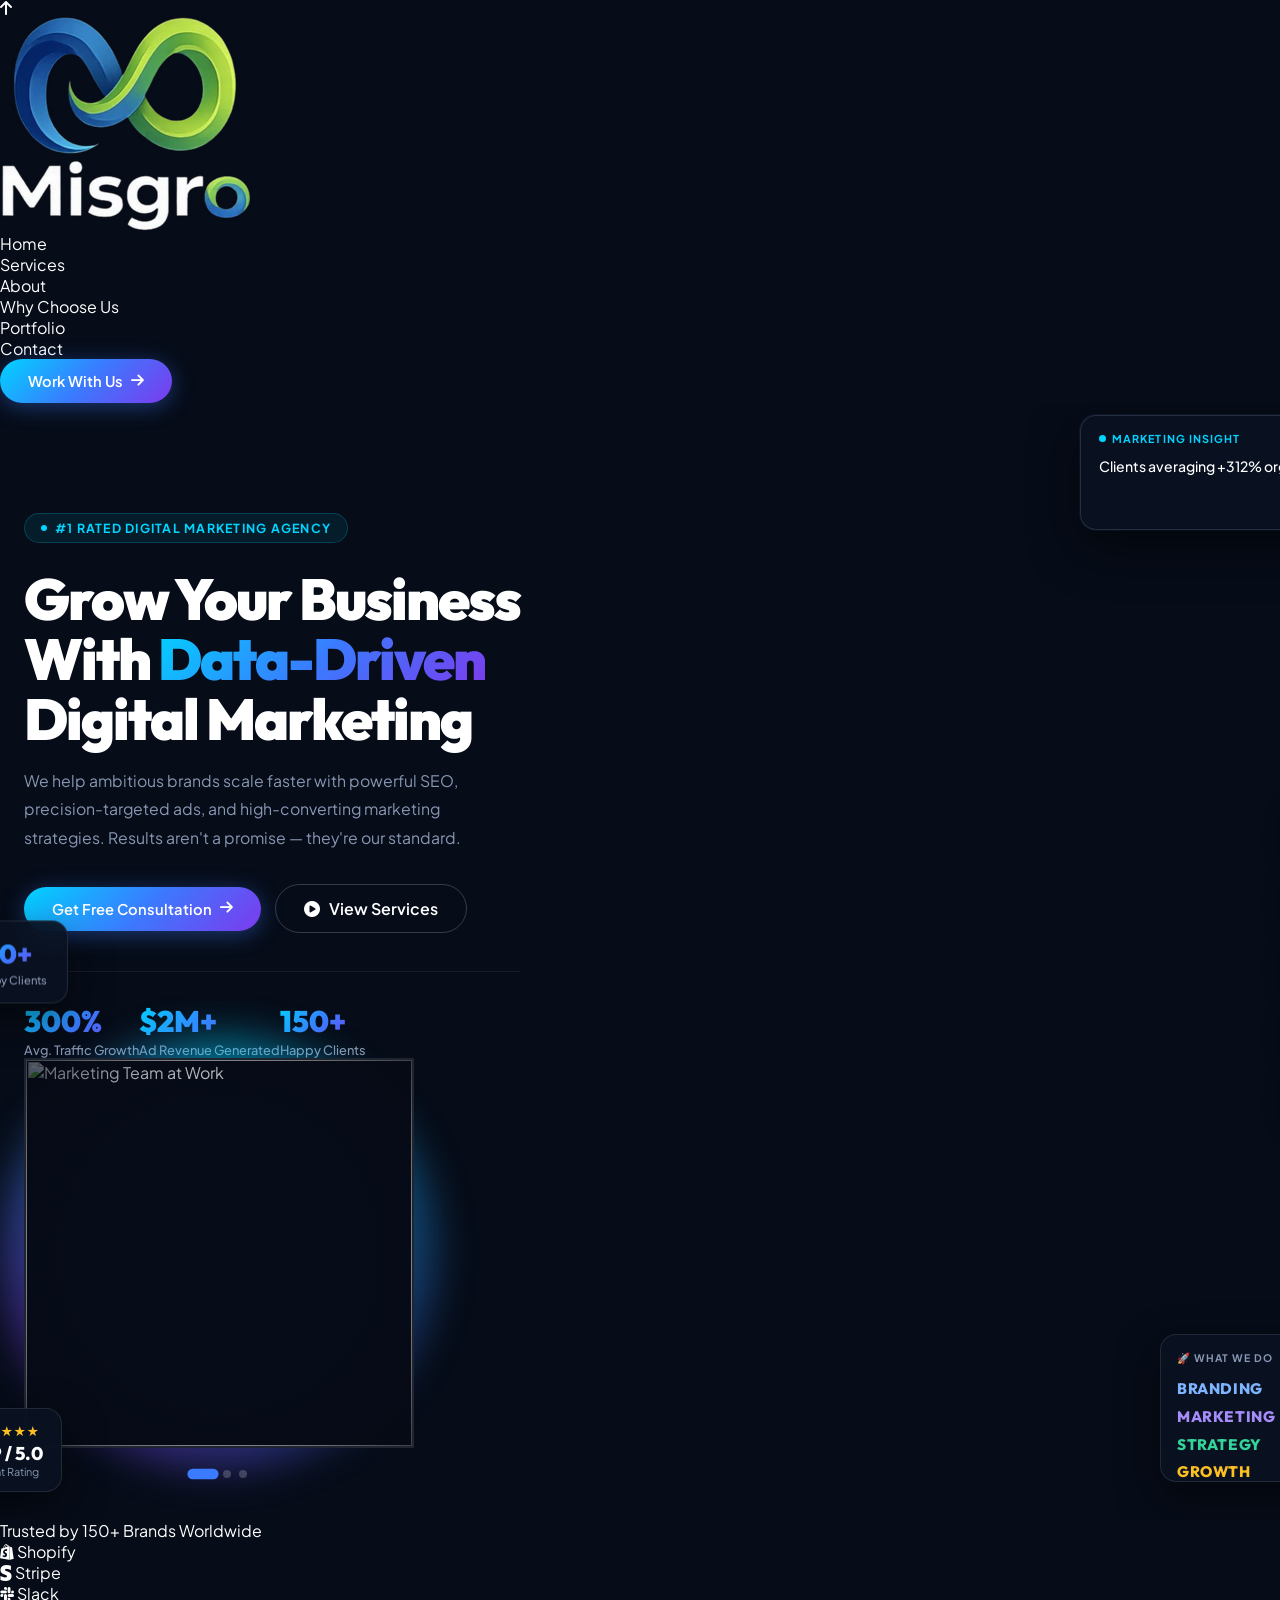
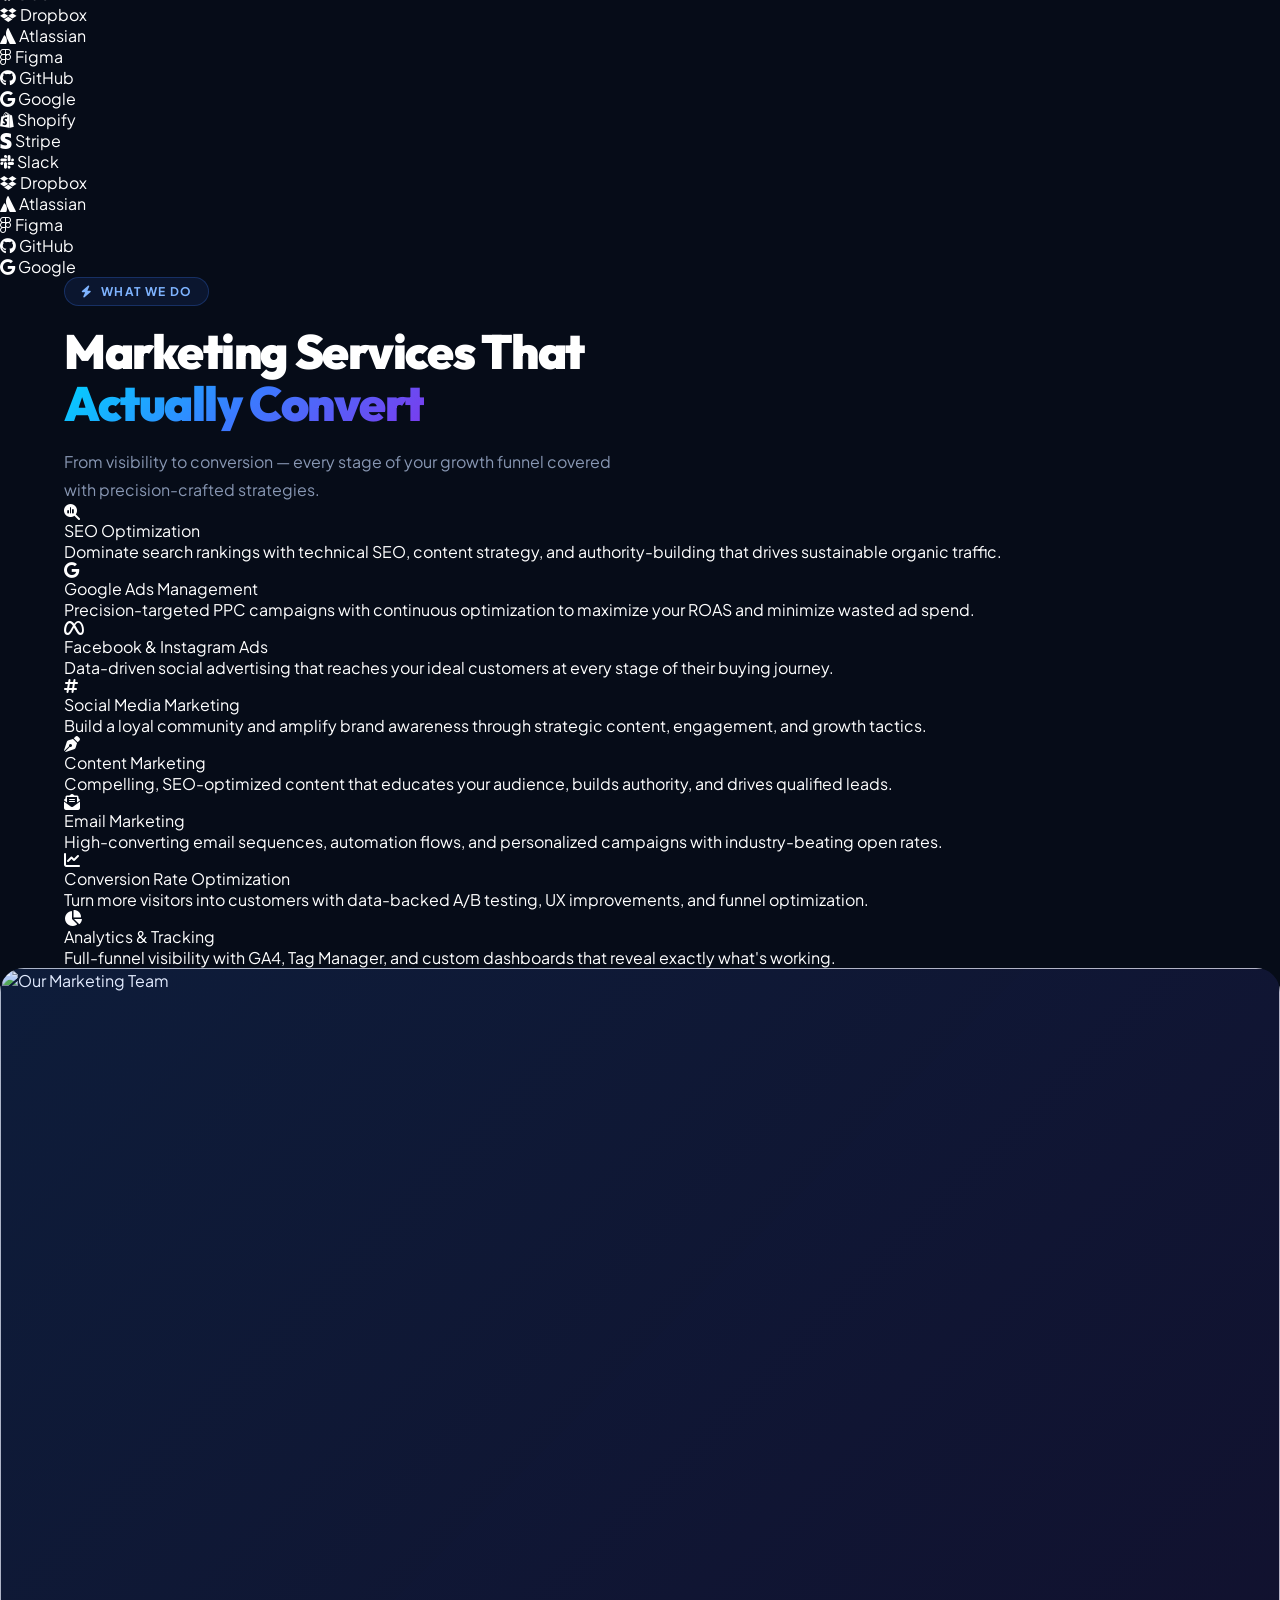
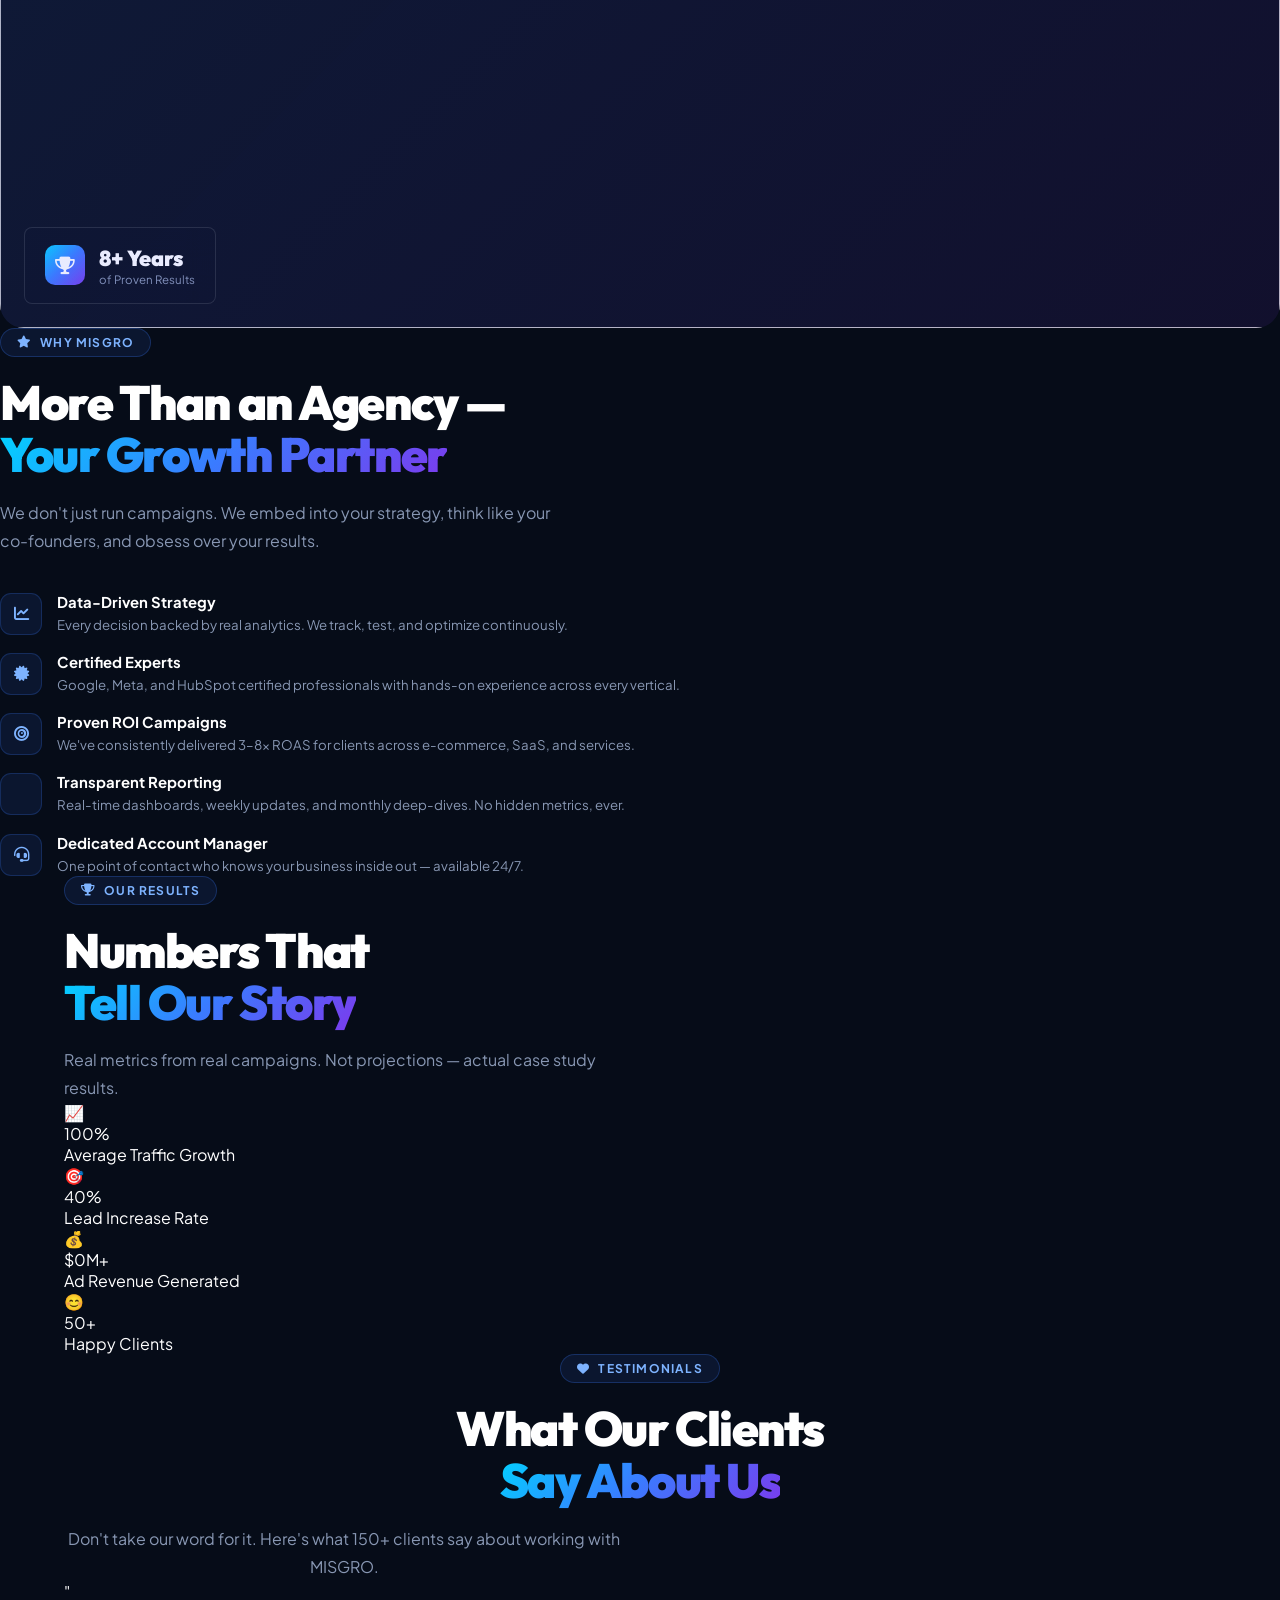
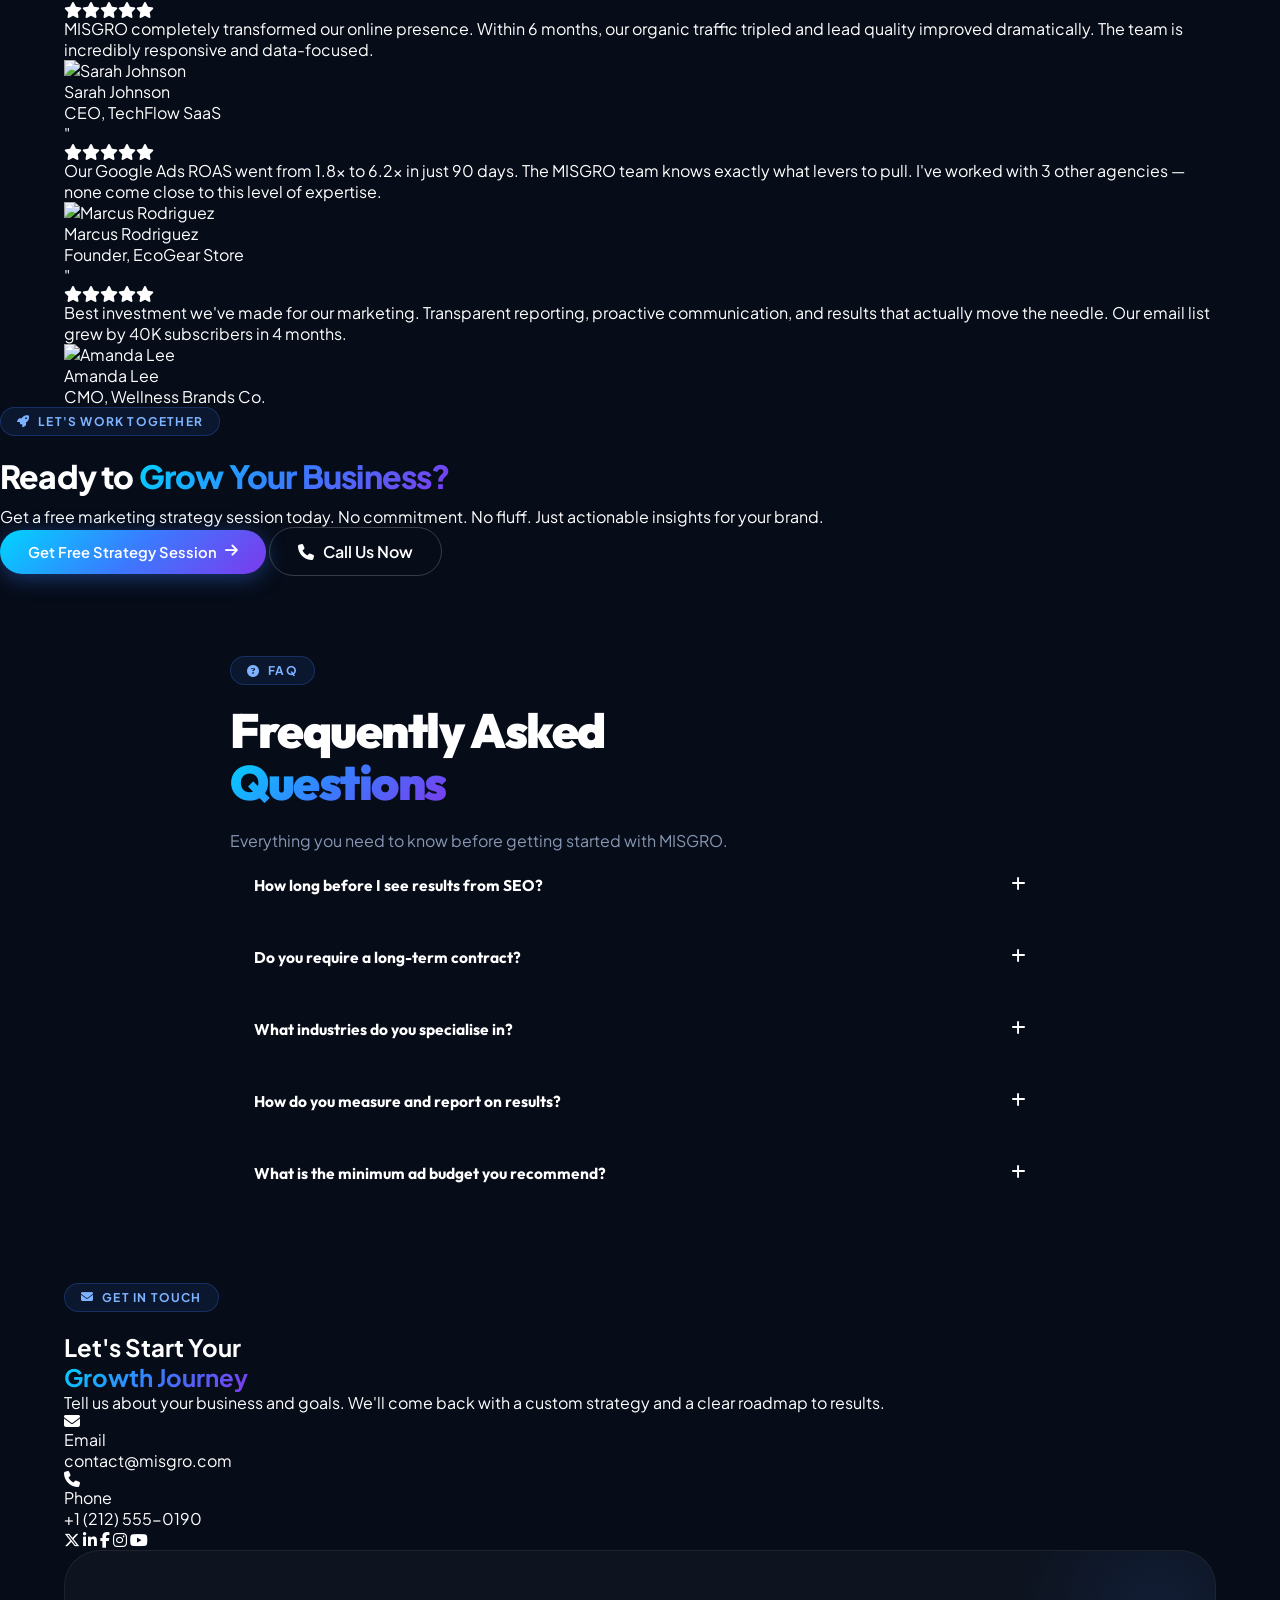
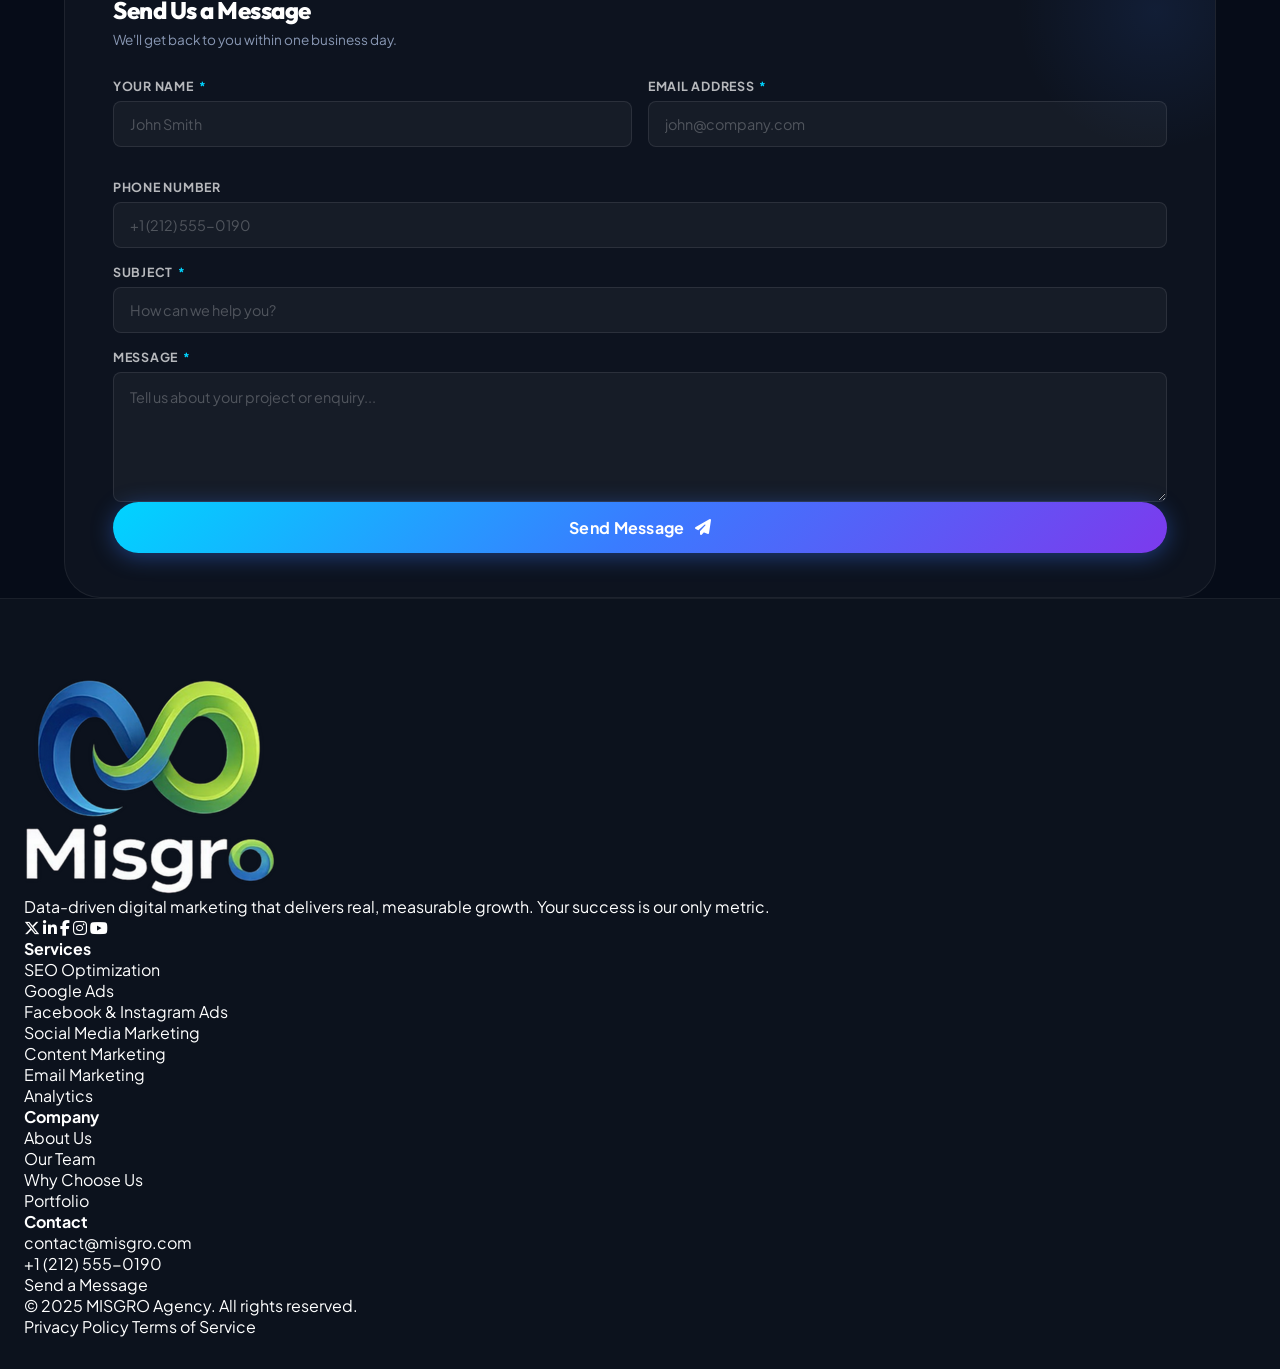
==== index.html @ 915f53aa "Remove address from footer and contact page index.html: - Removed Office address item from contact s" ====
<html lang="en">
<head>
<meta charset="UTF-8"/>
<meta name="viewport" content="width=device-width, initial-scale=1.0"/>
<title>MISGRO – Data-Driven Digital Marketing Agency</title>
<meta name="description" content="We help brands scale with powerful SEO, targeted ads, and high-converting marketing strategies."/>
<link rel="preconnect" href="https://fonts.googleapis.com"/>
<link rel="preconnect" href="https://fonts.gstatic.com" crossorigin/>
<link href="https://fonts.googleapis.com/css2?family=Outfit:wght@300;400;500;600;700;800;900&family=Plus+Jakarta+Sans:ital,wght@0,300;0,400;0,500;0,600;0,700;0,800;1,400&display=swap" rel="stylesheet"/>
<link rel="stylesheet" href="https://cdnjs.cloudflare.com/ajax/libs/font-awesome/6.6.0/css/all.min.css" crossorigin="anonymous"/>
<link rel="stylesheet" href="assets/styles.css"/>
</head>
<body>

<div class="cursor" id="cursor"></div>
<div class="cursor-ring" id="cursorRing"></div>

<!-- Back to top -->
<a href="#" class="back-top" id="backTop" aria-label="Back to top"><i class="fas fa-arrow-up"></i></a>
  
</div>

<!-- Mobile menu -->
<div class="mob" id="mob">
  <span class="mclose" id="mclose"><i class="fas fa-xmark"></i></span>
  <a href="index.html" onclick="closeMob()">Home</a>
  <a href="services.html" onclick="closeMob()">Services</a>
  <a href="about.html" onclick="closeMob()">About</a>
  <a href="why-choose-us.html" onclick="closeMob()">Why Choose Us</a>
  <a href="portfolio.html" onclick="closeMob()">Portfolio</a>
  <a href="contact.html" onclick="closeMob()">Contact</a>
</div>

<!-- ══════════════ NAVBAR ══════════════ -->
<nav id="nav">
  <div class="nav-in">
    <a href="index.html" class="logo-link"><img src="img/misgro.png" alt="MISGRO" class="logo-img"/></a>
    <ul class="nav-l">
      <li><a href="index.html" class="act">Home</a></li>
      <li><a href="services.html">Services</a></li>
      <li><a href="about.html">About</a></li>
      <li><a href="why-choose-us.html">Why Choose Us</a></li>
      <li><a href="portfolio.html">Portfolio</a></li>
      <li><a href="contact.html">Contact</a></li>
    </ul>
    <div class="nav-r">
      <a href="contact.html" class="btn btn-p">Work With Us <i class="fas fa-arrow-right"></i></a>
    </div>
    <button class="hbg" id="hbg" aria-label="Menu"><span></span><span></span><span></span></button>
  </div>
</nav>

<!-- ══════════════ HERO ══════════════ -->
<section class="hero" id="home">
  <div class="hero-bg">
    <div class="hero-blob blob-a"></div>
    <div class="hero-blob blob-b"></div>
    <div class="hero-blob blob-c"></div>
    <div class="hero-grid"></div>
  </div>

  <div class="hero-inner">
    <!-- Left -->
    <div class="hero-content">
      <div class="hero-badge"><span class="badge-pulse"></span>#1 Rated Digital Marketing Agency</div>
      <h1 class="hero-title">Grow Your Business<br/>With <span class="grad-text">Data-Driven</span><br/>Digital Marketing</h1>
      <p class="hero-desc">We help ambitious brands scale faster with powerful SEO, precision-targeted ads, and high-converting marketing strategies. Results aren't a promise — they're our standard.</p>
      <div class="hero-cta">
        <a href="#contact" class="btn btn-primary btn-lg">Get Free Consultation <i class="fas fa-arrow-right"></i></a>
        <a href="services.html" class="btn-ghost"><i class="fas fa-circle-play"></i> View Services</a>
      </div>
      <div class="hero-stats">
        <div><div class="hs-val">300%</div><div class="hs-lbl">Avg. Traffic Growth</div></div>
        <div><div class="hs-val">$2M+</div><div class="hs-lbl">Ad Revenue Generated</div></div>
        <div><div class="hs-val">150+</div><div class="hs-lbl">Happy Clients</div></div>
      </div>
    </div>

    <!-- Right — animated visual -->
    <div class="hero-visual" id="heroVisual">

      <!-- Glowing circle with cycling images -->
      <div class="hv-wrap">
        <div class="hv-ring"></div>
        <div class="hv-circle">
          <!-- HD Unsplash images -->
          <img class="hv-img-slide active" id="hvi0"
            src="https://images.unsplash.com/photo-1553877522-43269d4ea984?w=800&h=800&q=90&auto=format&fit=crop&crop=faces,center"
            alt="Marketing Team at Work"/>
          <img class="hv-img-slide" id="hvi1"
            src="https://images.unsplash.com/photo-1600880292203-757bb62b4baf?w=800&h=800&q=90&auto=format&fit=crop&crop=faces,center"
            alt="Strategy Session"/>
          <img class="hv-img-slide" id="hvi2"
            src="https://images.unsplash.com/photo-1522202176988-66273c2fd55f?w=800&h=800&q=90&auto=format&fit=crop&crop=faces,center"
            alt="Creative Team"/>
        </div>
        <!-- Dots outside circle -->
        <div class="hv-dots">
          <button class="hv-dot active" data-img="0"></button>
          <button class="hv-dot" data-img="1"></button>
          <button class="hv-dot" data-img="2"></button>
        </div>
      </div>

      <!-- Typewriter card top-right -->
      <div class="hv-typewriter">
        <div class="hv-tw-badge"><span class="hv-tw-dot"></span><span class="hv-tw-title">Marketing Insight</span></div>
        <div class="hv-tw-body" id="twText"><span class="hv-cursor"></span></div>
      </div>

      <!-- Social icons right -->
      <div class="hv-socials" id="hvSocials">
        <div class="hv-sc sc-fb"><i class="fab fa-facebook-f" style="color:#fff;font-size:1.4rem"></i></div>
        <div class="hv-sc sc-ig"><i class="fab fa-instagram" style="color:#fff;font-size:1.4rem"></i></div>
        <div class="hv-sc sc-xt"><i class="fab fa-x-twitter" style="color:#fff;font-size:1.4rem"></i></div>
        <div class="hv-sc sc-yt"><i class="fab fa-youtube" style="color:#fff;font-size:1.4rem"></i></div>
        <div class="hv-sc sc-li"><i class="fab fa-linkedin-in" style="color:#fff;font-size:1.4rem"></i></div>
      </div>

      <!-- Keyword scroll card bottom-right -->
      <div class="hv-keywords">
        <div class="hv-kw-hd">🚀 What We Do</div>
        <div class="hv-kw-track">
          <div class="hv-kw-item">BRANDING</div>
          <div class="hv-kw-item">MARKETING</div>
          <div class="hv-kw-item">STRATEGY</div>
          <div class="hv-kw-item">GROWTH</div>
          <div class="hv-kw-item">SEO &amp; ADS</div>
          <div class="hv-kw-item">CONTENT</div>
          <div class="hv-kw-item">ANALYTICS</div>
          <div class="hv-kw-item">BRANDING</div>
          <div class="hv-kw-item">MARKETING</div>
          <div class="hv-kw-item">STRATEGY</div>
          <div class="hv-kw-item">GROWTH</div>
          <div class="hv-kw-item">SEO &amp; ADS</div>
          <div class="hv-kw-item">CONTENT</div>
          <div class="hv-kw-item">ANALYTICS</div>
        </div>
      </div>

      <!-- Left floating stat -->
      <div class="hv-stat-l">
        <div class="hv-sl-val">150+</div>
        <div class="hv-sl-lbl">Happy Clients</div>
      </div>

      <!-- Bottom-left rating -->
      <div class="hv-rating">
        <div class="hv-rt-stars">★★★★★</div>
        <div class="hv-rt-val">4.9 / 5.0</div>
        <div class="hv-rt-lbl">Client Rating</div>
      </div>

    </div><!-- /hero-visual -->
  </div>
</section>

<!-- ══════════════ MARQUEE ══════════════ -->
<section class="clients">
  <p class="clients-lbl">Trusted by 150+ Brands Worldwide</p>
  <div style="overflow:hidden">
    <div class="marquee-track">
      <div class="client-logo"><i class="fab fa-shopify"></i> Shopify</div>
      <div class="client-logo"><i class="fab fa-stripe-s"></i> Stripe</div>
      <div class="client-logo"><i class="fab fa-slack"></i> Slack</div>
      <div class="client-logo"><i class="fab fa-dropbox"></i> Dropbox</div>
      <div class="client-logo"><i class="fab fa-atlassian"></i> Atlassian</div>
      <div class="client-logo"><i class="fab fa-figma"></i> Figma</div>
      <div class="client-logo"><i class="fab fa-github"></i> GitHub</div>
      <div class="client-logo"><i class="fab fa-google"></i> Google</div>
      <div class="client-logo"><i class="fab fa-shopify"></i> Shopify</div>
      <div class="client-logo"><i class="fab fa-stripe-s"></i> Stripe</div>
      <div class="client-logo"><i class="fab fa-slack"></i> Slack</div>
      <div class="client-logo"><i class="fab fa-dropbox"></i> Dropbox</div>
      <div class="client-logo"><i class="fab fa-atlassian"></i> Atlassian</div>
      <div class="client-logo"><i class="fab fa-figma"></i> Figma</div>
      <div class="client-logo"><i class="fab fa-github"></i> GitHub</div>
      <div class="client-logo"><i class="fab fa-google"></i> Google</div>
    </div>
  </div>
</section>

<!-- ══════════════ SERVICES ══════════════ -->
<section class="services" id="services">
  <div class="container">
    <div class="services-head reveal">
      <div class="section-label"><i class="fas fa-bolt"></i> What We Do</div>
      <h2 class="section-title">Marketing Services That<br/><span class="grad-text">Actually Convert</span></h2>
      <p class="section-sub">From visibility to conversion — every stage of your growth funnel covered with precision-crafted strategies.</p>
    </div>
    <div class="services-grid">
      <div class="service-card reveal">
        <div class="sc-icon-wrap"><i class="fas fa-magnifying-glass-chart"></i></div>
        <div class="sc-title">SEO Optimization</div>
        <div class="sc-desc">Dominate search rankings with technical SEO, content strategy, and authority-building that drives sustainable organic traffic.</div>
      </div>
      <div class="service-card reveal">
        <div class="sc-icon-wrap"><i class="fab fa-google"></i></div>
        <div class="sc-title">Google Ads Management</div>
        <div class="sc-desc">Precision-targeted PPC campaigns with continuous optimization to maximize your ROAS and minimize wasted ad spend.</div>
      </div>
      <div class="service-card reveal">
        <div class="sc-icon-wrap"><i class="fab fa-meta"></i></div>
        <div class="sc-title">Facebook &amp; Instagram Ads</div>
        <div class="sc-desc">Data-driven social advertising that reaches your ideal customers at every stage of their buying journey.</div>
      </div>
      <div class="service-card reveal">
        <div class="sc-icon-wrap"><i class="fas fa-hashtag"></i></div>
        <div class="sc-title">Social Media Marketing</div>
        <div class="sc-desc">Build a loyal community and amplify brand awareness through strategic content, engagement, and growth tactics.</div>
      </div>
      <div class="service-card reveal">
        <div class="sc-icon-wrap"><i class="fas fa-pen-nib"></i></div>
        <div class="sc-title">Content Marketing</div>
        <div class="sc-desc">Compelling, SEO-optimized content that educates your audience, builds authority, and drives qualified leads.</div>
      </div>
      <div class="service-card reveal">
        <div class="sc-icon-wrap"><i class="fas fa-envelope-open-text"></i></div>
        <div class="sc-title">Email Marketing</div>
        <div class="sc-desc">High-converting email sequences, automation flows, and personalized campaigns with industry-beating open rates.</div>
      </div>
      <div class="service-card reveal">
        <div class="sc-icon-wrap"><i class="fas fa-chart-line"></i></div>
        <div class="sc-title">Conversion Rate Optimization</div>
        <div class="sc-desc">Turn more visitors into customers with data-backed A/B testing, UX improvements, and funnel optimization.</div>
      </div>
      <div class="service-card reveal">
        <div class="sc-icon-wrap"><i class="fas fa-chart-pie"></i></div>
        <div class="sc-title">Analytics &amp; Tracking</div>
        <div class="sc-desc">Full-funnel visibility with GA4, Tag Manager, and custom dashboards that reveal exactly what's working.</div>
      </div>
    </div>
  </div>
</section>

<!-- ══════════════ WHY CHOOSE US ══════════════ -->
<section class="why" id="why">
  <div class="why-inner">
    <div class="why-photo reveal">
      <img src="https://images.unsplash.com/photo-1600880292089-90a7e086ee0c?w=800&h=600&q=88&auto=format&fit=crop&crop=center"
        alt="Our Marketing Team" loading="lazy"/>
      <div class="why-photo-badge">
        <div class="wpb-icon"><i class="fas fa-trophy"></i></div>
        <div>
          <div class="wpb-val">8+ Years</div>
          <div class="wpb-lbl">of Proven Results</div>
        </div>
      </div>
    </div>
    <div class="why-content reveal">
      <div class="section-label"><i class="fas fa-star"></i> Why MISGRO</div>
      <h2 class="section-title">More Than an Agency —<br/><span class="grad-text">Your Growth Partner</span></h2>
      <p class="section-sub">We don't just run campaigns. We embed into your strategy, think like your co-founders, and obsess over your results.</p>
      <div class="why-features">
        <div class="wf-item">
          <div class="wf-icon"><i class="fas fa-chart-line"></i></div>
          <div><div class="wf-title">Data-Driven Strategy</div><div class="wf-desc">Every decision backed by real analytics. We track, test, and optimize continuously.</div></div>
        </div>
        <div class="wf-item">
          <div class="wf-icon"><i class="fas fa-certificate"></i></div>
          <div><div class="wf-title">Certified Experts</div><div class="wf-desc">Google, Meta, and HubSpot certified professionals with hands-on experience across every vertical.</div></div>
        </div>
        <div class="wf-item">
          <div class="wf-icon"><i class="fas fa-bullseye"></i></div>
          <div><div class="wf-title">Proven ROI Campaigns</div><div class="wf-desc">We've consistently delivered 3–8× ROAS for clients across e-commerce, SaaS, and services.</div></div>
        </div>
        <div class="wf-item">
          <div class="wf-icon"><i class="fas fa-file-chart-column"></i></div>
          <div><div class="wf-title">Transparent Reporting</div><div class="wf-desc">Real-time dashboards, weekly updates, and monthly deep-dives. No hidden metrics, ever.</div></div>
        </div>
        <div class="wf-item">
          <div class="wf-icon"><i class="fas fa-headset"></i></div>
          <div><div class="wf-title">Dedicated Account Manager</div><div class="wf-desc">One point of contact who knows your business inside out — available 24/7.</div></div>
        </div>
      </div>
    </div>
  </div>
</section>

<!-- ══════════════ RESULTS ══════════════ -->
<section class="results" id="results">
  <div class="results-head container reveal">
    <div class="section-label"><i class="fas fa-trophy"></i> Our Results</div>
    <h2 class="section-title">Numbers That<br/><span class="grad-text">Tell Our Story</span></h2>
    <p class="section-sub">Real metrics from real campaigns. Not projections — actual case study results.</p>
  </div>
  <div class="counters-grid container reveal">
    <div class="counter-cell">
      <span class="counter-ico">📈</span>
      <div class="counter-val" data-target="300" data-suffix="%">0%</div>
      <div class="counter-lbl">Average Traffic Growth</div>
    </div>
    <div class="counter-cell">
      <span class="counter-ico">🎯</span>
      <div class="counter-val" data-target="120" data-suffix="%">0%</div>
      <div class="counter-lbl">Lead Increase Rate</div>
    </div>
    <div class="counter-cell">
      <span class="counter-ico">💰</span>
      <div class="counter-val" data-target="2" data-prefix="$" data-suffix="M+">$0M+</div>
      <div class="counter-lbl">Ad Revenue Generated</div>
    </div>
    <div class="counter-cell">
      <span class="counter-ico">😊</span>
      <div class="counter-val" data-target="150" data-suffix="+">0+</div>
      <div class="counter-lbl">Happy Clients</div>
    </div>
  </div>
</section>

<!-- ══════════════ TESTIMONIALS ══════════════ -->
<section class="testimonials" id="testimonials">
  <div class="testi-head container reveal">
    <div class="section-label"><i class="fas fa-heart"></i> Testimonials</div>
    <h2 class="section-title">What Our Clients<br/><span class="grad-text">Say About Us</span></h2>
    <p class="section-sub">Don't take our word for it. Here's what 150+ clients say about working with MISGRO.</p>
  </div>
  <div class="testi-grid container">
    <div class="testi-card reveal">
      <div class="testi-quote-mark">"</div>
      <div class="testi-stars"><i class="fas fa-star"></i><i class="fas fa-star"></i><i class="fas fa-star"></i><i class="fas fa-star"></i><i class="fas fa-star"></i></div>
      <p class="testi-text">MISGRO completely transformed our online presence. Within 6 months, our organic traffic tripled and lead quality improved dramatically. The team is incredibly responsive and data-focused.</p>
      <div class="testi-author">
        <div class="testi-avatar"><img src="https://images.unsplash.com/photo-1494790108377-be9c29b29330?w=100&h=100&q=85&auto=format&fit=crop&crop=faces" alt="Sarah Johnson" loading="lazy"/></div>
        <div><div class="testi-name">Sarah Johnson</div><div class="testi-company">CEO, TechFlow SaaS</div></div>
      </div>
    </div>
    <div class="testi-card reveal">
      <div class="testi-quote-mark">"</div>
      <div class="testi-stars"><i class="fas fa-star"></i><i class="fas fa-star"></i><i class="fas fa-star"></i><i class="fas fa-star"></i><i class="fas fa-star"></i></div>
      <p class="testi-text">Our Google Ads ROAS went from 1.8× to 6.2× in just 90 days. The MISGRO team knows exactly what levers to pull. I've worked with 3 other agencies — none come close to this level of expertise.</p>
      <div class="testi-author">
        <div class="testi-avatar"><img src="https://images.unsplash.com/photo-1507003211169-0a1dd7228f2d?w=100&h=100&q=85&auto=format&fit=crop&crop=faces" alt="Marcus Rodriguez" loading="lazy"/></div>
        <div><div class="testi-name">Marcus Rodriguez</div><div class="testi-company">Founder, EcoGear Store</div></div>
      </div>
    </div>
    <div class="testi-card reveal">
      <div class="testi-quote-mark">"</div>
      <div class="testi-stars"><i class="fas fa-star"></i><i class="fas fa-star"></i><i class="fas fa-star"></i><i class="fas fa-star"></i><i class="fas fa-star"></i></div>
      <p class="testi-text">Best investment we've made for our marketing. Transparent reporting, proactive communication, and results that actually move the needle. Our email list grew by 40K subscribers in 4 months.</p>
      <div class="testi-author">
        <div class="testi-avatar"><img src="https://images.unsplash.com/photo-1438761681033-6461ffad8d80?w=100&h=100&q=85&auto=format&fit=crop&crop=faces" alt="Amanda Lee" loading="lazy"/></div>
        <div><div class="testi-name">Amanda Lee</div><div class="testi-company">CMO, Wellness Brands Co.</div></div>
      </div>
    </div>
  </div>
</section>

<!-- ══════════════ PRICING ══════════════ 
<section class="pricing" id="pricing">
  <div class="container">
    <div class="pricing-head reveal">
      <div class="section-label"><i class="fas fa-tag"></i> Pricing</div>
      <h2 class="section-title">Simple, Transparent<br/><span class="grad-text">Pricing Plans</span></h2>
      <p class="section-sub">No hidden fees. No long-term lock-ins. Scale up or down anytime.</p>
    </div>
    <div class="pricing-grid">
      <div class="pricing-card reveal">
        <div class="plan-name">Starter</div>
        <div class="plan-price">$999<span>/mo</span></div>
        <div class="plan-period">Perfect for small businesses starting out</div>
        <div class="plan-divider"></div>
        <div class="plan-features">
          <div class="pf-item"><i class="fas fa-circle-check"></i> SEO Audit &amp; On-Page Optimization</div>
          <div class="pf-item"><i class="fas fa-circle-check"></i> 2 Social Media Platforms</div>
          <div class="pf-item"><i class="fas fa-circle-check"></i> Google Ads (up to $5K spend)</div>
          <div class="pf-item"><i class="fas fa-circle-check"></i> Monthly Performance Report</div>
          <div class="pf-item"><i class="fas fa-circle-check"></i> Email Support</div>
          <div class="pf-item na"><i class="fas fa-circle-xmark"></i> Dedicated Account Manager</div>
          <div class="pf-item na"><i class="fas fa-circle-xmark"></i> Custom Strategy Sessions</div>
        </div>
        <a href="#contact" class="plan-btn plan-btn-out">Get Started</a>
      </div>
      <div class="pricing-card featured reveal">
        <div class="pricing-badge">Most Popular</div>
        <div class="plan-name">Growth</div>
        <div class="plan-price grad-text">$2,499<span style="color:var(--muted)">/mo</span></div>
        <div class="plan-period">For scaling businesses ready to grow fast</div>
        <div class="plan-divider"></div>
        <div class="plan-features">
          <div class="pf-item"><i class="fas fa-circle-check"></i> Full SEO Campaign</div>
          <div class="pf-item"><i class="fas fa-circle-check"></i> 4 Social Media Platforms</div>
          <div class="pf-item"><i class="fas fa-circle-check"></i> Google + Meta Ads (up to $20K)</div>
          <div class="pf-item"><i class="fas fa-circle-check"></i> Email Marketing Automation</div>
          <div class="pf-item"><i class="fas fa-circle-check"></i> CRO &amp; Landing Page Optimization</div>
          <div class="pf-item"><i class="fas fa-circle-check"></i> Dedicated Account Manager</div>
          <div class="pf-item"><i class="fas fa-circle-check"></i> Bi-weekly Strategy Sessions</div>
        </div>
        <a href="#contact" class="plan-btn plan-btn-grad">Start Growing Now</a>
      </div>
      <div class="pricing-card reveal">
        <div class="plan-name">Enterprise</div>
        <div class="plan-price">Custom</div>
        <div class="plan-period">For enterprises with complex needs</div>
        <div class="plan-divider"></div>
        <div class="plan-features">
          <div class="pf-item"><i class="fas fa-circle-check"></i> Everything in Growth</div>
          <div class="pf-item"><i class="fas fa-circle-check"></i> Unlimited Ad Spend Management</div>
          <div class="pf-item"><i class="fas fa-circle-check"></i> Custom Analytics Dashboard</div>
          <div class="pf-item"><i class="fas fa-circle-check"></i> White-label Reporting</div>
          <div class="pf-item"><i class="fas fa-circle-check"></i> Priority 24/7 Support</div>
          <div class="pf-item"><i class="fas fa-circle-check"></i> Quarterly Business Reviews</div>
          <div class="pf-item"><i class="fas fa-circle-check"></i> Dedicated Marketing Team</div>
        </div>
        <a href="#contact" class="plan-btn plan-btn-out">Contact Sales</a>
      </div>
    </div>
  </div>
</section>

-->

<!-- ══════════════ CTA BANNER ══════════════ -->
<section class="cta-banner">
  <div class="cta-inner reveal">
    <div class="cta-content">
      <div class="section-label" style="justify-content:center"><i class="fas fa-rocket"></i> Let's Work Together</div>
      <h2 class="cta-title">Ready to <span class="grad-text">Grow Your Business?</span></h2>
      <p class="cta-desc">Get a free marketing strategy session today. No commitment. No fluff. Just actionable insights for your brand.</p>
      <div class="cta-btns">
        <a href="#contact" class="btn btn-primary btn-lg">Get Free Strategy Session <i class="fas fa-arrow-right"></i></a>
        <a href="tel:+12125550190" class="btn-ghost"><i class="fas fa-phone"></i> Call Us Now</a>
      </div>
    </div>
  </div>
</section>

<!-- ══════════════ FAQ ══════════════ -->
<section class="faq">
  <div class="faq-inner">
    <div class="faq-head reveal">
      <div class="section-label"><i class="fas fa-circle-question"></i> FAQ</div>
      <h2 class="section-title">Frequently Asked<br/><span class="grad-text">Questions</span></h2>
      <p class="section-sub">Everything you need to know before getting started with MISGRO.</p>
    </div>
    <div class="faq-list">
      <div class="faq-item">
        <div class="faq-q">How long before I see results from SEO?<span class="faq-icon"><i class="fas fa-plus"></i></span></div>
        <div class="faq-a">Most clients see measurable improvements in organic traffic within 3–4 months. Significant ranking changes typically occur between months 4–6. SEO is a long-term investment — the results compound over time and, unlike paid ads, continue delivering after campaigns end.</div>
      </div>
      <div class="faq-item">
        <div class="faq-q">Do you require a long-term contract?<span class="faq-icon"><i class="fas fa-plus"></i></span></div>
        <div class="faq-a">No long-term contracts required. We work month-to-month. However, we recommend a minimum 3-month commitment for SEO and content marketing to see meaningful results. Paid advertising can show results much faster.</div>
      </div>
      <div class="faq-item">
        <div class="faq-q">What industries do you specialise in?<span class="faq-icon"><i class="fas fa-plus"></i></span></div>
        <div class="faq-a">We have deep experience across e-commerce, SaaS, professional services, healthcare, real estate, and local businesses. Our data-driven approach adapts to any vertical — if there's an audience online, we know how to reach them.</div>
      </div>
      <div class="faq-item">
        <div class="faq-q">How do you measure and report on results?<span class="faq-icon"><i class="fas fa-plus"></i></span></div>
        <div class="faq-a">Every client gets a real-time dashboard with full visibility into their campaigns, weekly automated reports, and a monthly deep-dive review with their dedicated account manager covering what worked, what didn't, and what's next.</div>
      </div>
      <div class="faq-item">
        <div class="faq-q">What is the minimum ad budget you recommend?<span class="faq-icon"><i class="fas fa-plus"></i></span></div>
        <div class="faq-a">For Google Ads we recommend a minimum of $2,000/month in ad spend. Facebook/Instagram can start at $1,000/month. These minimums ensure we have enough data to test, learn, and optimise your campaigns effectively.</div>
      </div>
    </div>
  </div>
</section>

<!-- ══════════════ NEWSLETTER ══════════════ -->


<!-- ══════════════ CONTACT ══════════════ -->
<section class="contact" id="contact">
  <div class="contact-inner container">
    <div class="contact-info reveal">
      <div class="section-label"><i class="fas fa-envelope"></i> Get In Touch</div>
      <h2>Let's Start Your<br/><span class="grad-text">Growth Journey</span></h2>
      <p>Tell us about your business and goals. We'll come back with a custom strategy and a clear roadmap to results.</p>
      <div class="contact-details">
        <div class="cd-item">
          <div class="cd-icon"><i class="fas fa-envelope"></i></div>
          <div><div class="cd-lbl">Email</div><div class="cd-text"><a href="/cdn-cgi/l/email-protection" class="__cf_email__" data-cfemail="5f373a3333301f3130293e323e2d34713e383a313c26">contact@misgro.com</a></div></div>
        </div>
        <div class="cd-item">
          <div class="cd-icon"><i class="fas fa-phone"></i></div>
          <div><div class="cd-lbl">Phone</div><div class="cd-text">+1 (212) 555-0190</div></div>
        </div>
      </div>
      <div class="social-links">
        <a href="#" class="social-link" aria-label="X / Twitter"><i class="fab fa-x-twitter"></i></a>
        <a href="#" class="social-link" aria-label="LinkedIn"><i class="fab fa-linkedin-in"></i></a>
        <a href="#" class="social-link" aria-label="Facebook"><i class="fab fa-facebook-f"></i></a>
        <a href="#" class="social-link" aria-label="Instagram"><i class="fab fa-instagram"></i></a>
        <a href="#" class="social-link" aria-label="YouTube"><i class="fab fa-youtube"></i></a>
      </div>
    </div>
    <div class="form-col reveal">
      <div id="formWrap">
        <div class="form-title">Send Us a Message</div>
        <div class="form-sub">We&#39;ll get back to you within one business day.</div>
        <div class="form-body">
          <div class="field-row">
            <div class="field">
              <label>Your Name <span>*</span></label>
              <input type="text" id="f-name" placeholder="John Smith" autocomplete="name"/>
              <div class="err-msg" id="err-name">Please enter your name.</div>
            </div>
            <div class="field">
              <label>Email Address <span>*</span></label>
              <input type="email" id="f-email" placeholder="john@company.com" autocomplete="email"/>
              <div class="err-msg" id="err-email">Please enter a valid email.</div>
            </div>
          </div>
          <div class="field">
            <label>Phone Number</label>
            <input type="tel" id="f-phone" placeholder="+1 (212) 555-0190" autocomplete="tel"/>
          </div>
          <div class="field">
            <label>Subject <span>*</span></label>
            <input type="text" id="f-subject" placeholder="How can we help you?"/>
            <div class="err-msg" id="err-subject">Please enter a subject.</div>
          </div>
          <div class="field">
            <label>Message <span>*</span></label>
            <textarea id="f-message" placeholder="Tell us about your project or enquiry..."></textarea>
            <div class="err-msg" id="err-message">Please enter your message.</div>
          </div>
          <button class="submit-btn" id="submitBtn" onclick="handleSubmit()">
            <span id="btn-text">Send Message</span>
            <i class="fas fa-paper-plane" id="btn-ico"></i>
            <div class="btn-spinner" id="btn-spin"></div>
          </button>
        </div>
      </div>
      <div class="form-success" id="formSuccess">
        <div class="success-ico"><i class="fas fa-check"></i></div>
        <div class="success-title">Message Sent!</div>
        <p class="success-sub">Thanks for reaching out. We&#39;ll get back to you within one business day.</p>
        <div class="success-back" onclick="resetForm()"><i class="fas fa-arrow-left"></i> Send Another Message</div>
      </div>
    </div>
  </div>
</section>

<!-- ══════════════ FOOTER ══════════════ -->
<footer class="footer">
  <div class="footer-top">
    <div class="footer-brand">
      <a href="index.html" class="logo-link"><img src="img/misgro.png" alt="MISGRO" class="logo-img"/></a>
      <p>Data-driven digital marketing that delivers real, measurable growth. Your success is our only metric.</p>
      <div class="social-links">
        <a href="#" class="social-link" aria-label="X Twitter"><i class="fab fa-x-twitter"></i></a>
        <a href="#" class="social-link" aria-label="LinkedIn"><i class="fab fa-linkedin-in"></i></a>
        <a href="#" class="social-link" aria-label="Facebook"><i class="fab fa-facebook-f"></i></a>
        <a href="#" class="social-link" aria-label="Instagram"><i class="fab fa-instagram"></i></a>
        <a href="#" class="social-link" aria-label="YouTube"><i class="fab fa-youtube"></i></a>
      </div>
    </div>
    <div class="footer-col">
      <h4>Services</h4>
      <ul class="footer-links">
        <li><a href="services.html">SEO Optimization</a></li>
        <li><a href="services.html">Google Ads</a></li>
        <li><a href="services.html">Facebook &amp; Instagram Ads</a></li>
        <li><a href="services.html">Social Media Marketing</a></li>
        <li><a href="services.html">Content Marketing</a></li>
        <li><a href="services.html">Email Marketing</a></li>
        <li><a href="services.html">Analytics</a></li>
      </ul>
    </div>
    <div class="footer-col">
      <h4>Company</h4>
      <ul class="footer-links">
        <li><a href="about.html">About Us</a></li>
        <li><a href="about.html#team">Our Team</a></li>
        <li><a href="why-choose-us.html">Why Choose Us</a></li>
        <li><a href="portfolio.html">Portfolio</a></li>
      </ul>
    </div>
    <div class="footer-col">
      <h4>Contact</h4>
      <ul class="footer-links">
        <li><a href="mailto:contact@misgro.com">contact@misgro.com</a></li>
        <li><a href="tel:+12125550190">+1 (212) 555-0190</a></li>
        <li><a href="contact.html">Send a Message</a></li>
      </ul>
    </div>
  </div>
  <div class="footer-bottom">
    <div class="footer-legal">&copy; 2025 MISGRO Agency. All rights reserved.</div>
    <div class="footer-legal-links">
      <a href="#">Privacy Policy</a>
      <a href="#">Terms of Service</a>
    </div>
  </div>
</footer>

<!-- ══════════════════════════════
     JAVASCRIPT
══════════════════════════════ -->

<script src="assets/app.js"></script>
</body>
</html>
---- assets/styles.css ----
/* ════════════════════════════════════════════════════════
   MISGRO — Merged Stylesheet  |  assets/styles.css
   Variables unified, keyframes deduplicated, conflicts resolved.
════════════════════════════════════════════════════════ */

/* ── Unified CSS Variables ────────────────────────────── */
:root{
  --ink:#060C18;--ink2:#0D1525;--ink3:#111E32;
  --muted:#8897B3;--border:rgba(255,255,255,.07);--white:#fff;
  --c1:#00D4FF;--c2:#3A7BFF;--c3:#7C3AED;
  --grad:linear-gradient(135deg,var(--c1),var(--c2),var(--c3));
  --grad2:linear-gradient(135deg,#00E6FF,#5B8FFF,#9B59FF);
  --r-sm:8px;--r-md:16px;--r-lg:24px;--r-xl:36px;
  --sh:0 20px 60px rgba(0,0,0,.3);
  --sh-glow:0 0 40px rgba(58,123,255,.3);
  --sh-g:0 0 44px rgba(58,123,255,.28);
  --trans:.3s cubic-bezier(.4,0,.2,1);
  --font-h:'Outfit',sans-serif;
  --font-b:'Plus Jakarta Sans',sans-serif;
}

/* ── index.html ────────────────────────────────────────── */
/* ════════════════════════════
   ROOT + RESET
════════════════════════════ */

*,*::before,*::after{box-sizing:border-box;margin:0;padding:0}
html{scroll-behavior:smooth;font-size:16px}
body{font-family:var(--font-b);background:var(--ink);color:#fff;overflow-x:hidden;-webkit-font-smoothing:antialiased}
img{max-width:100%;display:block}
a{text-decoration:none;color:inherit}
ul{list-style:none}
button{cursor:pointer;border:none;background:none;font-family:inherit}

.container{max-width:1200px;margin:0 auto;padding:0 24px}
.grad-text,.gt{background:var(--grad);-webkit-background-clip:text;-webkit-text-fill-color:transparent;background-clip:text}
.section-label{display:inline-flex;align-items:center;gap:8px;background:rgba(58,123,255,.1);border:1px solid rgba(58,123,255,.25);color:#7EB3FF;font-size:.75rem;font-weight:700;letter-spacing:.1em;text-transform:uppercase;padding:6px 16px;border-radius:100px;margin-bottom:20px}
.section-title{font-family:var(--font-h);font-size:clamp(1.9rem,3.8vw,2.9rem);font-weight:800;line-height:1.1;letter-spacing:-.025em}
.section-sub{color:var(--muted);font-size:1rem;line-height:1.75;max-width:580px}

/* Reveal animations */
.reveal{opacity:0;transform:translateY(36px);transition:opacity .7s ease,transform .7s ease}
.reveal.visible{opacity:1;transform:translateY(0)}

/* Buttons */
.btn{display:inline-flex;align-items:center;gap:8px;padding:11px 26px;border-radius:100px;font-size:.9rem;font-weight:600;transition:all var(--trans);position:relative;overflow:hidden;white-space:nowrap}
.btn::after{content:'';position:absolute;inset:0;background:rgba(255,255,255,.09);opacity:0;transition:opacity var(--trans)}
.btn:hover::after{opacity:1}
.btn-primary,.btn-p{background:var(--grad);color:#fff;box-shadow:0 4px 22px rgba(58,123,255,.4)}
.btn-primary:hover,.btn-p:hover{transform:translateY(-2px);box-shadow:0 8px 36px rgba(58,123,255,.55)}
.btn-outline,.btn-o{border:1.5px solid rgba(255,255,255,.18);color:#fff}
.btn-outline:hover,.btn-o:hover{border-color:rgba(58,123,255,.6);box-shadow:0 0 22px rgba(58,123,255,.18)}
.btn-lg{padding:14px 34px;font-size:1rem}
.btn-ghost{padding:13px 28px;border:1.5px solid rgba(255,255,255,.2);color:#fff;border-radius:100px;font-size:1rem;font-weight:600;display:inline-flex;align-items:center;gap:9px;transition:all var(--trans)}
.btn-ghost:hover{border-color:rgba(255,255,255,.55);background:rgba(255,255,255,.06);transform:translateY(-2px)}

/* ════════════════════════════
   CURSOR
.cursor{width:10px;height:10px;background:var(--c1);border-radius:50%;position:fixed;top:0;left:0;pointer-events:none;z-index:9999;transform:translate(-50%,-50%);mix-blend-mode:screen}
.cursor-ring{width:38px;height:38px;border:1.5px solid rgba(0,212,255,.45);border-radius:50%;position:fixed;top:0;left:0;pointer-events:none;z-index:9998;transform:translate(-50%,-50%);transition:width .3s,height .3s}

/* ════════════════════════════
   NAVBAR
nav{position:fixed;top:0;left:0;right:0;z-index:1000;transition:background var(--trans),box-shadow var(--trans)}
nav.sc{background:rgba(6,12,24,.88);backdrop-filter:blur(22px);-webkit-backdrop-filter:blur(22px);box-shadow:0 1px 0 rgba(255,255,255,.06)}
.nav-in{max-width:1200px;margin:0 auto;height:74px;display:flex;align-items:center;justify-content:space-between;padding:0 24px}
.logo{font-family:var(--font-h);font-size:1.55rem;font-weight:900;letter-spacing:-.03em;display:flex;align-items:center;gap:8px}
.logo-dot,.ldot{width:8px;height:8px;background:var(--grad);border-radius:50%;animation:pulse-dot 2s infinite}
@keyframes pulse-dot{0%,100%{transform:scale(1)}50%{transform:scale(1.5);opacity:.7}}
.logo-link{display:flex;align-items:center;text-decoration:none}
.logo-img{height:48px;width:auto;display:block}
.nav-l{display:flex;align-items:center;gap:34px}
.nav-l a{font-size:.88rem;font-weight:500;color:var(--muted);transition:color var(--trans);position:relative}
.nav-l a::after{content:'';position:absolute;bottom:-4px;left:0;right:0;height:1.5px;background:var(--grad);transform:scaleX(0);transition:transform var(--trans);border-radius:2px}
.nav-l a:hover,.nav-l a.act{color:#fff}
.nav-l a.act::after,.nav-l a:hover::after{transform:scaleX(1)}
.nav-r{display:flex;align-items:center;gap:10px}
.hbg{display:none;flex-direction:column;gap:5px;padding:8px}
.hbg span{width:24px;height:2px;background:#fff;border-radius:2px;transition:all var(--trans)}

/* Mobile menu */
.mob{display:none;position:fixed;inset:0;background:rgba(6,12,24,.97);backdrop-filter:blur(30px);z-index:999;flex-direction:column;align-items:center;justify-content:center;gap:36px}
.mob.open{display:flex}
.mob a{font-family:var(--font-h);font-size:2rem;font-weight:700;transition:color var(--trans)}
.mob a:hover{color:var(--c1)}
.mclose{position:absolute;top:28px;right:28px;font-size:1.5rem;color:var(--muted);cursor:pointer;transition:color var(--trans)}
.mclose:hover{color:#fff}

/* ════════════════════════════
   HERO
.hero{min-height:100vh;display:flex;align-items:center;padding:110px 24px 70px;position:relative;overflow:hidden}
.hero-bg{position:absolute;inset:0;z-index:0}
.hero-blob{position:absolute;border-radius:50%;filter:blur(90px);opacity:.16;animation:blob-float 9s ease-in-out infinite}
.blob-a{width:650px;height:650px;background:var(--c2);top:-150px;right:-100px;animation-delay:0s}
.blob-b{width:420px;height:420px;background:var(--c3);bottom:80px;left:-80px;animation-delay:3s}
.blob-c{width:300px;height:300px;background:var(--c1);top:45%;left:38%;animation-delay:6s}
@keyframes blob-float{0%,100%{transform:translate(0,0) scale(1)}33%{transform:translate(18px,-28px) scale(1.04)}66%{transform:translate(-14px,18px) scale(.97)}}
.hero-grid{position:absolute;inset:0;background-image:linear-gradient(rgba(58,123,255,.04) 1px,transparent 1px),linear-gradient(90deg,rgba(58,123,255,.04) 1px,transparent 1px);background-size:56px 56px}

.hero-inner{max-width:1200px;margin:0 auto;display:grid;grid-template-columns:1fr 1fr;gap:56px;align-items:center;position:relative;z-index:1;width:100%}

/* Left content */
.hero-badge{display:inline-flex;align-items:center;gap:8px;background:rgba(0,212,255,.08);border:1px solid rgba(0,212,255,.2);color:var(--c1);font-size:.78rem;font-weight:700;letter-spacing:.1em;text-transform:uppercase;padding:6px 16px;border-radius:100px;margin-bottom:26px;animation:fade-up .8s ease both}
.badge-pulse{width:6px;height:6px;background:var(--c1);border-radius:50%;animation:pulse-dot 1.5s infinite}
.hero-title{font-family:var(--font-h);font-size:clamp(2.7rem,5vw,4rem);font-weight:900;line-height:1.05;letter-spacing:-.03em;margin-bottom:22px;animation:fade-up .8s ease .12s both}
.hero-desc{color:var(--muted);font-size:1.05rem;line-height:1.78;margin-bottom:38px;max-width:500px;animation:fade-up .8s ease .24s both}
.hero-cta{display:flex;align-items:center;gap:14px;flex-wrap:wrap;animation:fade-up .8s ease .36s both}
.hero-stats{display:flex;gap:28px;margin-top:52px;padding-top:36px;border-top:1px solid rgba(255,255,255,.07);animation:fade-up .8s ease .5s both}
.hs-val{font-family:var(--font-h);font-size:1.85rem;font-weight:900;background:var(--grad);-webkit-background-clip:text;-webkit-text-fill-color:transparent;background-clip:text}
.hs-lbl{font-size:.8rem;color:var(--muted);font-weight:500;margin-top:2px}

@keyframes fade-up{from{opacity:0;transform:translateY(24px)}to{opacity:1;transform:translateY(0)}}

/* ════════════════════════════
   HERO RIGHT — IMAGE CAROUSEL + ANIMATIONS
.hero-visual{position:relative;width:100%;height:520px;animation:fade-up .9s ease .28s both;display:flex;align-items:center;justify-content:center}

/* Glowing circle */
.hv-wrap{position:relative;width:390px;height:390px;flex-shrink:0}
.hv-ring{position:absolute;inset:-20px;border-radius:50%;background:conic-gradient(from 0deg,rgba(0,212,255,.5) 0deg,rgba(58,123,255,.35) 120deg,rgba(124,58,237,.5) 240deg,rgba(0,212,255,.5) 360deg);filter:blur(20px);animation:spin-ring 7s linear infinite;z-index:0}
@keyframes spin-ring{to{transform:rotate(360deg)}}
.hv-circle{position:absolute;inset:0;border-radius:0;overflow:hidden;border:2px solid rgba(255,255,255,.1);z-index:1;background:#060C18}
.hv-circle::after{content:'';position:absolute;inset:0;border-radius:0;background:radial-gradient(circle,transparent 42%,rgba(5,9,20,.7) 100%);z-index:3;pointer-events:none}

/* Images inside circle */
.hv-img-slide{position:absolute;inset:0;width:100%;height:100%;object-fit:cover;object-position:center top;opacity:0;transform:scale(1.05);transition:opacity .9s ease,transform .9s ease;z-index:2}
.hv-img-slide.active{opacity:1;transform:scale(1)}
.hv-img-slide.exit{opacity:0;transform:scale(1.08)}

/* Dot nav below circle */
.hv-dots{position:absolute;bottom:-30px;left:50%;transform:translateX(-50%);display:flex;gap:8px;z-index:10}
.hv-dot{width:8px;height:8px;border-radius:50%;background:rgba(255,255,255,.2);border:none;cursor:pointer;transition:background .35s,transform .35s,width .35s;padding:0}
.hv-dot.active{background:var(--c2);transform:scale(1.3);width:24px;border-radius:4px}

/* ── Typewriter card (top-right of circle) ── */
.hv-typewriter{
  position:absolute;top:12px;right:-55px;
  width:255px;
  background:rgba(10,18,34,.9);
  backdrop-filter:blur(20px);-webkit-backdrop-filter:blur(20px);
  border:1px solid rgba(255,255,255,.12);
  border-radius:var(--r-md);
  padding:16px 18px;
  z-index:20;
  box-shadow:0 16px 48px rgba(0,0,0,.55),0 0 0 1px rgba(58,123,255,.12);
  animation:tw-bob 5s ease-in-out infinite
}
@keyframes tw-bob{0%,100%{transform:translateY(0)}50%{transform:translateY(-9px)}}
.hv-tw-badge{display:flex;align-items:center;gap:6px;margin-bottom:10px}
.hv-tw-dot{width:7px;height:7px;background:var(--c1);border-radius:50%;animation:pulse-dot 1.5s infinite;flex-shrink:0}
.hv-tw-title{font-size:.68rem;font-weight:700;letter-spacing:.1em;text-transform:uppercase;color:var(--c1)}
.hv-tw-body{font-size:.88rem;font-weight:500;color:#fff;line-height:1.6;min-height:58px}
.hv-cursor{display:inline-block;width:2px;height:1em;background:var(--c1);margin-left:2px;vertical-align:middle;animation:blink .7s step-end infinite}
@keyframes blink{0%,100%{opacity:1}50%{opacity:0}}

/* ── Social icon cards (right of circle) ── */
.hv-socials{position:absolute;right:-66px;top:50%;transform:translateY(-50%);display:flex;flex-direction:column;gap:12px;z-index:20}
.hv-sc{width:54px;height:54px;border-radius:14px;display:flex;align-items:center;justify-content:center;font-size:1.35rem;box-shadow:0 8px 28px rgba(0,0,0,.45);opacity:0;transform:translateX(28px);transition:opacity .45s ease,transform .45s ease;border:1px solid rgba(255,255,255,.1)}
.hv-sc.visible{opacity:1;transform:translateX(0)}
.hv-sc:nth-child(1){transition-delay:.00s}.hv-sc:nth-child(2){transition-delay:.09s}.hv-sc:nth-child(3){transition-delay:.18s}.hv-sc:nth-child(4){transition-delay:.27s}.hv-sc:nth-child(5){transition-delay:.36s}
.sc-fb{background:linear-gradient(135deg,#1877F2,#0d5fd9)}
.sc-ig{background:linear-gradient(45deg,#f09433,#e6683c,#dc2743,#cc2366,#bc1888)}
.sc-xt{background:linear-gradient(135deg,#1a1a1a,#333)}
.sc-yt{background:linear-gradient(135deg,#FF0000,#cc0000)}
.sc-li{background:linear-gradient(135deg,#0077b5,#005e93)}

/* ── Keyword scroll (bottom-right) ── */
.hv-keywords{position:absolute;bottom:38px;right:-52px;width:172px;background:rgba(10,18,34,.9);backdrop-filter:blur(16px);border:1px solid rgba(255,255,255,.1);border-radius:var(--r-md);padding:16px;z-index:20;height:148px;overflow:hidden;box-shadow:0 16px 40px rgba(0,0,0,.5);animation:kw-bob 6s ease-in-out infinite}
@keyframes kw-bob{0%,100%{transform:translateY(0)}50%{transform:translateY(11px)}}
.hv-kw-hd{font-size:.65rem;font-weight:700;letter-spacing:.1em;text-transform:uppercase;color:var(--muted);margin-bottom:10px}
.hv-kw-track{animation:kw-scroll 7s linear infinite}
@keyframes kw-scroll{from{transform:translateY(0)}to{transform:translateY(-50%)}}
.hv-kw-item{font-family:var(--font-h);font-size:.95rem;font-weight:800;letter-spacing:.04em;padding:4px 0;line-height:1.3}
.hv-kw-item:nth-child(1){color:#7EB3FF}.hv-kw-item:nth-child(2){color:#A78BFA}
.hv-kw-item:nth-child(3){color:#34D399}.hv-kw-item:nth-child(4){color:#FBBF24}
.hv-kw-item:nth-child(5){color:#F87171}.hv-kw-item:nth-child(6){color:#60A5FA}
.hv-kw-item:nth-child(7){color:#C084FC}.hv-kw-item:nth-child(8){color:#7EB3FF}
.hv-kw-item:nth-child(9){color:#A78BFA}.hv-kw-item:nth-child(10){color:#34D399}
.hv-kw-item:nth-child(11){color:#FBBF24}.hv-kw-item:nth-child(12){color:#F87171}
.hv-kw-item:nth-child(13){color:#60A5FA}.hv-kw-item:nth-child(14){color:#C084FC}

/* ── Left stat card ── */
.hv-stat-l{position:absolute;left:-48px;top:50%;transform:translateY(-50%);background:rgba(10,18,34,.9);backdrop-filter:blur(16px);border:1px solid rgba(255,255,255,.1);border-radius:var(--r-md);padding:16px 20px;z-index:20;box-shadow:0 16px 40px rgba(0,0,0,.5);animation:stat-bob 4.5s ease-in-out infinite}
@keyframes stat-bob{0%,100%{transform:translateY(-50%)}50%{transform:translateY(calc(-50% - 7px))}}
.hv-sl-val{font-family:var(--font-h);font-size:1.65rem;font-weight:900;background:var(--grad);-webkit-background-clip:text;-webkit-text-fill-color:transparent;background-clip:text}
.hv-sl-lbl{font-size:.7rem;color:var(--muted);font-weight:500;margin-top:2px}

/* ── Bottom rating card ── */
.hv-rating{position:absolute;bottom:28px;left:-44px;background:rgba(10,18,34,.9);backdrop-filter:blur(16px);border:1px solid rgba(255,255,255,.1);border-radius:var(--r-md);padding:13px 18px;z-index:20;box-shadow:0 16px 40px rgba(0,0,0,.5);animation:rating-bob 5.5s ease-in-out infinite}
@keyframes rating-bob{0%,100%{transform:translateY(0)}50%{transform:translateY(10px)}}
.hv-rt-stars{color:#FBBF24;font-size:.82rem;letter-spacing:1px;margin-bottom:3px}
.hv-rt-val{font-family:var(--font-h);font-size:1.15rem;font-weight:800}
.hv-rt-lbl{font-size:.68rem;color:var(--muted)}

/* ════════════════════════════
   CLIENTS MARQUEE
.clients{padding:36px 0;border-top:1px solid rgba(255,255,255,.06);border-bottom:1px solid rgba(255,255,255,.06);overflow:hidden}
.clients-lbl{text-align:center;font-size:.75rem;letter-spacing:.12em;text-transform:uppercase;color:var(--muted);margin-bottom:26px}
.marquee-track{display:flex;gap:56px;animation:marquee 22s linear infinite;width:max-content}
.marquee-track:hover{animation-play-state:paused}
.client-logo{display:flex;align-items:center;gap:9px;color:rgba(255,255,255,.28);font-family:var(--font-h);font-weight:700;font-size:1rem;white-space:nowrap;transition:color var(--trans)}
.client-logo:hover{color:rgba(255,255,255,.65)}
.client-logo i{font-size:1.2rem}
@keyframes marquee{from{transform:translateX(0)}to{transform:translateX(-50%)}}

/* ════════════════════════════
   SERVICES
.services{padding:110px 24px}
.services-head{text-align:center;margin-bottom:68px}
.services-head .section-sub{margin:16px auto 0}
.services-grid{display:grid;grid-template-columns:repeat(4,1fr);gap:18px}
.service-card{background:rgba(255,255,255,.03);border:1px solid rgba(255,255,255,.07);border-radius:var(--r-md);padding:30px 26px;transition:all var(--trans);position:relative;overflow:hidden;cursor:pointer}
.service-card::before{content:'';position:absolute;top:0;left:0;right:0;height:2px;background:var(--grad);transform:scaleX(0);transform-origin:left;transition:transform var(--trans)}
.service-card:hover{background:rgba(255,255,255,.055);border-color:rgba(58,123,255,.3);transform:translateY(-7px);box-shadow:var(--sh-glow)}
.service-card:hover::before{transform:scaleX(1)}
.sc-icon-wrap{width:50px;height:50px;background:var(--grad);border-radius:13px;display:flex;align-items:center;justify-content:center;font-size:1.25rem;margin-bottom:18px;transition:transform var(--trans);color:#fff}
.service-card:hover .sc-icon-wrap{transform:scale(1.12) rotate(-5deg)}
.sc-title{font-family:var(--font-h);font-size:1.02rem;font-weight:700;margin-bottom:10px}
.sc-desc{font-size:.85rem;color:var(--muted);line-height:1.65;margin-bottom:18px}
.service-card:hover /* ════════════════════════════
   WHY CHOOSE US
.why{padding:100px 24px;background:linear-gradient(180deg,transparent,rgba(58,123,255,.04),transparent)}
.why-inner{max-width:1200px;margin:0 auto;display:grid;grid-template-columns:1fr 1fr;gap:72px;align-items:center}

/* Why photo side */
.why-photo{position:relative;border-radius:var(--r-lg);overflow:hidden;aspect-ratio:4/3}
.why-photo img{width:100%;height:100%;object-fit:cover;object-position:center;transition:transform 6s ease}
.why-photo:hover img{transform:scale(1.04)}
.why-photo::after{content:'';position:absolute;inset:0;background:linear-gradient(135deg,rgba(58,123,255,.15),rgba(124,58,237,.1));pointer-events:none}
.why-photo-badge{position:absolute;bottom:24px;left:24px;background:rgba(6,12,24,.88);backdrop-filter:blur(16px);border:1px solid rgba(255,255,255,.12);border-radius:var(--r-sm);padding:16px 20px;display:flex;align-items:center;gap:14px}
.wpb-icon{width:40px;height:40px;background:var(--grad);border-radius:10px;display:flex;align-items:center;justify-content:center;color:#fff;font-size:1.1rem;flex-shrink:0}
.wpb-val{font-family:var(--font-h);font-size:1.35rem;font-weight:900}
.wpb-lbl{font-size:.72rem;color:var(--muted)}

.why-content .section-sub{margin:16px 0 38px}
.why-features{display:flex;flex-direction:column;gap:18px}
.wf-item{display:flex;align-items:flex-start;gap:15px}
.wf-icon{width:42px;height:42px;background:rgba(58,123,255,.1);border:1px solid rgba(58,123,255,.22);border-radius:11px;display:flex;align-items:center;justify-content:center;color:#7EB3FF;font-size:.95rem;flex-shrink:0}
.wf-title{font-weight:700;font-size:.93rem;margin-bottom:3px}
.wf-desc{font-size:.83rem;color:var(--muted);line-height:1.6}

/* ════════════════════════════
   RESULTS / COUNTERS
.results{padding:100px 24px}
.results-head{text-align:center;margin-bottom:68px}
.results-head .section-sub{margin:16px auto 0}
.counters-grid{display:grid;grid-template-columns:repeat(4,1fr);gap:2px;background:rgba(255,255,255,.06);border-radius:var(--r-lg);overflow:hidden;max-width:1100px;margin:0 auto}
.counter-cell{background:var(--ink);padding:48px 28px;text-align:center;transition:background var(--trans);position:relative;overflow:hidden}
.counter-cell:hover{background:rgba(58,123,255,.06)}
.counter-cell::before{content:'';position:absolute;inset:0;background:var(--grad);opacity:0;transition:opacity var(--trans)}
.counter-cell:hover::before{opacity:.03}
.counter-ico{font-size:2rem;margin-bottom:18px;display:block}
.counter-val{font-family:var(--font-h);font-size:3.2rem;font-weight:900;line-height:1;background:var(--grad);-webkit-background-clip:text;-webkit-text-fill-color:transparent;background-clip:text;margin-bottom:8px}
.counter-lbl{font-size:.88rem;color:var(--muted);font-weight:500}

/* ════════════════════════════
   TESTIMONIALS
.testimonials{padding:100px 24px;background:linear-gradient(180deg,transparent,rgba(124,58,237,.04),transparent)}
.testi-head{text-align:center;margin-bottom:68px}
.testi-head .section-sub{margin:16px auto 0}
.testi-grid{display:grid;grid-template-columns:repeat(3,1fr);gap:22px;max-width:1200px;margin:0 auto}
.testi-card{background:rgba(255,255,255,.03);border:1px solid rgba(255,255,255,.07);border-radius:var(--r-lg);padding:34px;transition:all var(--trans)}
.testi-card:hover{border-color:rgba(124,58,237,.3);transform:translateY(-6px);box-shadow:0 20px 60px rgba(124,58,237,.1)}
.testi-quote-mark{font-size:3.5rem;line-height:1;color:var(--c3);opacity:.35;font-family:Georgia,serif;margin-bottom:16px}
.testi-stars{color:#FBBF24;font-size:.82rem;display:flex;gap:3px;margin-bottom:16px}
.testi-text{font-size:.92rem;color:rgba(255,255,255,.82);line-height:1.75;margin-bottom:26px}
.testi-author{display:flex;align-items:center;gap:13px;border-top:1px solid rgba(255,255,255,.07);padding-top:20px}
.testi-avatar{width:46px;height:46px;border-radius:50%;overflow:hidden;flex-shrink:0;border:2px solid rgba(255,255,255,.1)}
.testi-avatar img{width:100%;height:100%;object-fit:cover}
.testi-name{font-weight:700;font-size:.9rem}
.testi-company{font-size:.75rem;color:var(--muted)}

/* ════════════════════════════
   PRICING
.pricing{padding:100px 24px}
.pricing-head{text-align:center;margin-bottom:68px}
.pricing-head .section-sub{margin:16px auto 0}
.pricing-grid{display:grid;grid-template-columns:repeat(3,1fr);gap:22px;max-width:1080px;margin:0 auto;align-items:start}
.pricing-card{background:rgba(255,255,255,.03);border:1px solid rgba(255,255,255,.08);border-radius:var(--r-lg);padding:38px;transition:all var(--trans);position:relative;overflow:hidden}
.pricing-card:hover{transform:translateY(-8px)}
.pricing-card.featured{background:linear-gradient(135deg,rgba(58,123,255,.12),rgba(124,58,237,.08));border-color:rgba(58,123,255,.38);box-shadow:var(--sh-glow),inset 0 1px 0 rgba(255,255,255,.1)}
.pricing-badge{position:absolute;top:20px;right:20px;background:var(--grad);color:#fff;font-size:.7rem;font-weight:700;padding:4px 12px;border-radius:100px;letter-spacing:.04em}
.plan-name{font-size:.78rem;font-weight:700;letter-spacing:.1em;text-transform:uppercase;color:var(--muted);margin-bottom:14px}
.plan-price{font-family:var(--font-h);font-size:3rem;font-weight:900;line-height:1;margin-bottom:5px}
.plan-price span{font-size:1.1rem;font-weight:500;color:var(--muted)}
.plan-period{font-size:.8rem;color:var(--muted);margin-bottom:26px}
.plan-divider{height:1px;background:rgba(255,255,255,.07);margin-bottom:26px}
.plan-features{display:flex;flex-direction:column;gap:11px;margin-bottom:34px}
.pf-item{display:flex;align-items:center;gap:10px;font-size:.87rem;color:rgba(255,255,255,.82)}
.pf-item i{font-size:.78rem;flex-shrink:0;color:var(--c1)}
.pf-item.na{color:var(--muted)}
.pf-item.na i{color:var(--muted)}
.plan-btn{display:block;text-align:center;padding:13px;border-radius:100px;font-weight:600;font-size:.88rem;transition:all var(--trans)}
.plan-btn-out{border:1.5px solid rgba(255,255,255,.16);color:#fff}
.plan-btn-out:hover{border-color:rgba(58,123,255,.5);background:rgba(58,123,255,.08)}
.plan-btn-grad{background:var(--grad);color:#fff;box-shadow:0 4px 20px rgba(58,123,255,.35)}
.plan-btn-grad:hover{transform:translateY(-2px);box-shadow:0 8px 34px rgba(58,123,255,.55)}

/* ════════════════════════════
   BLOG
/* ════════════════════════════
   CTA BANNER
.cta-banner{padding:72px 24px}
.cta-inner{max-width:1080px;margin:0 auto;background:linear-gradient(135deg,rgba(0,212,255,.08),rgba(58,123,255,.12),rgba(124,58,237,.08));border:1px solid rgba(58,123,255,.25);border-radius:var(--r-xl);padding:70px 60px;text-align:center;position:relative;overflow:hidden}
.cta-inner::before{content:'';position:absolute;top:-50%;left:-10%;width:480px;height:480px;background:radial-gradient(circle,rgba(58,123,255,.15),transparent 70%);border-radius:50%;pointer-events:none}
.cta-inner::after{content:'';position:absolute;bottom:-50%;right:-10%;width:380px;height:380px;background:radial-gradient(circle,rgba(124,58,237,.15),transparent 70%);border-radius:50%;pointer-events:none}
.cta-content{position:relative;z-index:1}
.cta-title{font-family:var(--font-h);font-size:clamp(1.9rem,3.8vw,2.8rem);font-weight:900;letter-spacing:-.025em;margin-bottom:14px}
.cta-desc{color:var(--muted);font-size:1rem;margin:0 auto 36px;max-width:480px}
.cta-btns{display:flex;align-items:center;justify-content:center;gap:14px;flex-wrap:wrap}

/* ════════════════════════════
   FAQ
.faq{padding:100px 24px}
.faq-inner{max-width:760px;margin:0 auto}
.faq-head{text-align:center;margin-bottom:52px}
.faq-head .section-sub{margin:16px auto 0}
.faq-item{border-bottom:1px solid rgba(255,255,255,.07)}
.faq-q{display:flex;justify-content:space-between;align-items:center;padding:22px 0;cursor:pointer;font-weight:600;font-size:.96rem;transition:color var(--trans);gap:16px}
.faq-q:hover{color:var(--c1)}
.faq-icon{width:28px;height:28px;background:rgba(58,123,255,.1);border-radius:50%;display:flex;align-items:center;justify-content:center;color:#7EB3FF;font-size:.78rem;flex-shrink:0;transition:all var(--trans)}
.faq-item.open .faq-icon{background:var(--grad);color:#fff;transform:rotate(45deg)}
.faq-a{max-height:0;overflow:hidden;transition:max-height .4s ease,padding .3s ease;font-size:.88rem;color:var(--muted);line-height:1.76}
.faq-item.open .faq-a{max-height:280px;padding-bottom:20px}

/* ════════════════════════════
   NEWSLETTER
/* ════════════════════════════
   CONTACT
.contact{padding:100px 24px;background:linear-gradient(180deg,transparent,rgba(58,123,255,.03),transparent)}
.contact-inner{max-width:1200px;margin:0 auto;display:grid;grid-template-columns:1fr 1.3fr;gap:72px}
.contact-info h2{font-family:var(--font-h);font-size:clamp(1.8rem,3vw,2.35rem);font-weight:900;letter-spacing:-.025em;margin-bottom:14px}
.contact-info p{color:var(--muted);font-size:.93rem;line-height:1.72;margin-bottom:36px}
.contact-details{display:flex;flex-direction:column;gap:18px;margin-bottom:32px}
.cd-item{display:flex;align-items:center;gap:13px}
.cd-icon{width:42px;height:42px;background:rgba(58,123,255,.1);border:1px solid rgba(58,123,255,.2);border-radius:11px;display:flex;align-items:center;justify-content:center;color:#7EB3FF;flex-shrink:0;font-size:.95rem}
.cd-lbl{font-size:.72rem;color:var(--muted);font-weight:600;text-transform:uppercase;letter-spacing:.06em}
.cd-text{font-size:.88rem}
.social-links{display:flex;gap:10px}
.social-link{width:40px;height:40px;background:rgba(255,255,255,.04);border:1px solid rgba(255,255,255,.1);border-radius:10px;display:flex;align-items:center;justify-content:center;color:var(--muted);font-size:.92rem;transition:all var(--trans)}
.social-link:hover{background:var(--grad);border-color:transparent;color:#fff;transform:translateY(-3px)}
.contact-form{background:rgba(255,255,255,.025);border:1px solid rgba(255,255,255,.07);border-radius:var(--r-lg);padding:38px}
.form-row{display:grid;grid-template-columns:1fr 1fr;gap:14px}
.form-group{margin-bottom:18px}
.form-label{display:block;font-size:.78rem;font-weight:700;color:var(--muted);margin-bottom:7px;text-transform:uppercase;letter-spacing:.06em}
.form-input,.form-select,.form-textarea{width:100%;background:rgba(255,255,255,.04);border:1px solid rgba(255,255,255,.09);border-radius:var(--r-sm);padding:11px 15px;color:#fff;font-family:var(--font-b);font-size:.88rem;outline:none;transition:border-color var(--trans),box-shadow var(--trans)}
.form-input::placeholder,.form-textarea::placeholder{color:var(--muted)}
.form-input:focus,.form-select:focus,.form-textarea:focus{border-color:rgba(58,123,255,.5);box-shadow:0 0 20px rgba(58,123,255,.08)}
.form-select{appearance:none;cursor:pointer}
.form-select option{background:var(--ink2)}
.form-textarea{resize:vertical;min-height:115px}
.form-submit{display:flex;justify-content:center;align-items:center;gap:8px;width:100%;padding:13px;border-radius:var(--r-sm)}

/* ════════════════════════════
   FOOTER
.footer{background:rgba(255,255,255,.02);border-top:1px solid rgba(255,255,255,.06);padding:76px 24px 30px}
.footer-top{max-width:1200px;margin:0 auto;display:grid;grid-template-columns:1.7fr 1fr 1fr 1fr 1.2fr;gap:44px;margin-bottom:60px}
.footer-brand p{color:var(--muted);font-size:.86rem;line-height:1.7;margin:14px 0 22px;max-width:270px}
.footer-col h4{font-family:var(--font-h);font-size:.88rem;font-weight:700;margin-bottom:18px}
.footer-links{display:flex;flex-direction:column;gap:10px}
.footer-links a{font-size:.85rem;color:var(--muted);transition:color var(--trans)}
.footer-links a:hover{color:#fff}
.footer-bottom{max-width:1200px;margin:0 auto;display:flex;justify-content:space-between;align-items:center;padding-top:28px;border-top:1px solid rgba(255,255,255,.06)}
.footer-legal{font-size:.8rem;color:var(--muted)}
.footer-legal-links{display:flex;gap:18px}
.footer-legal-links a{font-size:.8rem;color:var(--muted);transition:color var(--trans)}
.footer-legal-links a:hover{color:#fff}

/* ════════════════════════════
   BACK TO TOP + CHAT
.back-top{position:fixed;bottom:30px;right:30px;width:46px;height:46px;background:var(--grad);border-radius:13px;display:flex;align-items:center;justify-content:center;color:#fff;font-size:1rem;box-shadow:0 8px 26px rgba(58,123,255,.45);transition:all var(--trans);opacity:0;pointer-events:none;z-index:500}
.back-top.visible{opacity:1;pointer-events:all}
.back-top:hover{transform:translateY(-4px);box-shadow:0 12px 36px rgba(58,123,255,.6)}
@keyframes chat-ping{0%{transform:scale(1);opacity:1}100%{transform:scale(1.6);opacity:0}}




/* ════════════════════════════
   RESPONSIVE
@media(max-width:1100px){
  .services-grid{grid-template-columns:repeat(2,1fr)}
  .why-inner{grid-template-columns:1fr;gap:44px}
  .counters-grid{grid-template-columns:repeat(2,1fr)}
  .footer-top{grid-template-columns:1fr 1fr;gap:36px}
  .hv-typewriter{right:-30px;width:220px}
  .hv-socials{right:-52px}
  .hv-keywords{right:-36px}
  .hv-stat-l{left:-36px}
  .hv-rating{left:-28px}
}
@media(max-width:768px){
  .nav-l,.nav-r{display:none}
  .hbg{display:flex}
  .hero-inner{grid-template-columns:1fr}
  .hero-visual{display:none}
  .hero{padding-top:96px}
  .hero-stats{flex-wrap:wrap;gap:18px}
  .services-grid{grid-template-columns:1fr}
  .testi-grid{grid-template-columns:1fr}
  .pricing-grid{grid-template-columns:1fr}
  .contact-inner{grid-template-columns:1fr;gap:44px}
  .footer-top{grid-template-columns:1fr 1fr}
  .footer-bottom{flex-direction:column;gap:14px;text-align:center}
  .form-row{grid-template-columns:1fr}
  .cta-inner{padding:44px 26px}
  .counters-grid{grid-template-columns:1fr 1fr}
  .cursor,.cursor-ring{display:none}
  .back-top{right:14px;bottom:14px}
}
@media(max-width:480px){
  .footer-top{grid-template-columns:1fr}
  .hero-title{font-size:2.3rem}
}

/* ── Contact form (shared with contact.html) ─────────────── */
.form-col{background:rgba(255,255,255,.03);border:1px solid rgba(255,255,255,.07);border-radius:var(--r-lg);padding:44px 48px;position:relative;overflow:hidden}
.form-col::before{content:"";position:absolute;top:-80px;right:-80px;width:280px;height:280px;background:radial-gradient(circle,rgba(58,123,255,.1),transparent 70%);border-radius:50%;pointer-events:none}
.form-title{font-family:var(--font-h);font-size:1.5rem;font-weight:800;letter-spacing:-.02em;margin-bottom:6px;position:relative;z-index:1}
.form-sub{font-size:.85rem;color:var(--muted);margin-bottom:30px;position:relative;z-index:1}
.form-body{position:relative;z-index:1}
.field-row{display:grid;grid-template-columns:1fr 1fr;gap:16px;margin-bottom:16px}
.field{display:flex;flex-direction:column;gap:7px;margin-bottom:16px}
.field label{font-size:.78rem;font-weight:700;letter-spacing:.06em;text-transform:uppercase;color:rgba(255,255,255,.7)}
.field label span{color:#3A7BFF;margin-left:2px}
.field input,.field textarea{background:rgba(255,255,255,.04);border:1.5px solid rgba(255,255,255,.09);border-radius:8px;padding:13px 16px;font-size:.9rem;font-family:var(--font-b);color:#fff;transition:all .25s;outline:none;width:100%}
.field input::placeholder,.field textarea::placeholder{color:rgba(255,255,255,.25)}
.field input:focus,.field textarea:focus{border-color:#3A7BFF;background:rgba(58,123,255,.07);box-shadow:0 0 0 3px rgba(58,123,255,.15)}
.field textarea{resize:vertical;min-height:130px;line-height:1.65}
.field input.error,.field textarea.error{border-color:rgba(248,113,113,.6);background:rgba(248,113,113,.05)}
.err-msg{font-size:.74rem;color:#F87171;display:none;margin-top:2px}
.err-msg.show{display:block}
.submit-btn{width:100%;padding:15px;background:linear-gradient(135deg,#3A7BFF,#00D4FF);color:#fff;border-radius:100px;font-size:1rem;font-weight:700;letter-spacing:.02em;border:none;cursor:pointer;display:flex;align-items:center;justify-content:center;gap:10px;transition:all .25s;box-shadow:0 4px 22px rgba(58,123,255,.4);position:relative;overflow:hidden}
.submit-btn:hover{transform:translateY(-2px);box-shadow:0 8px 36px rgba(58,123,255,.55)}
.submit-btn:disabled{opacity:.6;cursor:not-allowed;transform:none}
.submit-btn .btn-spinner{width:18px;height:18px;border:2px solid rgba(255,255,255,.3);border-top-color:#fff;border-radius:50%;animation:spin .7s linear infinite;display:none}
@keyframes spin{to{transform:rotate(360deg)}}
.form-success{display:none;text-align:center;padding:60px 24px;position:relative;z-index:1}
.success-ico{width:80px;height:80px;background:linear-gradient(135deg,#3A7BFF,#00D4FF);border-radius:50%;display:flex;align-items:center;justify-content:center;font-size:2rem;color:#fff;margin:0 auto 24px;box-shadow:0 8px 36px rgba(58,123,255,.4);animation:pop .5s cubic-bezier(.34,1.56,.64,1) both}
@keyframes pop{from{transform:scale(0);opacity:0}to{transform:scale(1);opacity:1}}
.success-title{font-family:var(--font-h);font-size:1.6rem;font-weight:900;margin-bottom:10px}
.success-sub{color:var(--muted);font-size:.9rem;line-height:1.7}
.success-back{margin-top:28px;display:inline-flex;align-items:center;gap:8px;color:#3A7BFF;font-size:.88rem;font-weight:600;cursor:pointer}
@media(max-width:600px){.field-row{grid-template-columns:1fr}.form-col{padding:28px 22px}}

/* ── about.html ────────────────────────────────────────── */
html{scroll-behavior:smooth}
.wrap{max-width:1200px;margin:0 auto;padding:0 24px}
.gt{background:var(--grad);-webkit-background-clip:text;-webkit-text-fill-color:transparent;background-clip:text}
.chip{display:inline-flex;align-items:center;gap:8px;background:rgba(58,123,255,.1);border:1px solid rgba(58,123,255,.26);color:#7EB3FF;font-size:.74rem;font-weight:700;letter-spacing:.1em;text-transform:uppercase;padding:6px 16px;border-radius:100px;margin-bottom:20px}
.h2{font-family:var(--font-h);font-size:clamp(2rem,3.8vw,3rem);font-weight:900;line-height:1.08;letter-spacing:-.028em}
.sub{color:var(--muted);font-size:.97rem;line-height:1.78;max-width:580px}
.rv{opacity:0;transform:translateY(34px);transition:opacity .7s ease,transform .7s ease}
.rv.on{opacity:1;transform:none}
.btn::after{content:"";position:absolute;inset:0;background:rgba(255,255,255,.09);opacity:0;transition:opacity var(--trans)}
.btn-p{background:var(--grad);color:#fff;box-shadow:0 4px 22px rgba(58,123,255,.4)}
.btn-p:hover{transform:translateY(-2px);box-shadow:0 8px 36px rgba(58,123,255,.55)}
.btn-o{border:1.5px solid rgba(255,255,255,.18);color:#fff}
.btn-o:hover{border-color:rgba(58,123,255,.6)}
.btn-g{padding:10px 22px;border:1.5px solid rgba(255,255,255,.2);color:#fff;border-radius:100px;font-size:.88rem;font-weight:600;display:inline-flex;align-items:center;gap:8px;transition:all var(--trans)}
.btn-g:hover{border-color:rgba(255,255,255,.5);background:rgba(255,255,255,.06);transform:translateY(-2px)}

/* CURSOR */


/* NAVBAR */
nav.sc{background:rgba(6,12,24,.92);backdrop-filter:blur(22px);-webkit-backdrop-filter:blur(22px);box-shadow:0 1px 0 rgba(255,255,255,.06)}
.ldot{width:8px;height:8px;background:var(--grad);border-radius:50%;animation:pulse-dot 2s infinite}
@keyframes pulse-dot{0%,100%{transform:scale(1)}50%{transform:scale(1.5);opacity:.7}}
.nav-l a::after{content:"";position:absolute;bottom:-4px;left:0;right:0;height:1.5px;background:var(--grad);transform:scaleX(0);transition:transform var(--trans);border-radius:2px}
.hbg span{width:24px;height:2px;background:#fff;border-radius:2px}
.mob{display:none;position:fixed;inset:0;background:rgba(6,12,24,.97);backdrop-filter:blur(28px);z-index:999;flex-direction:column;align-items:center;justify-content:center;gap:36px}
.mclose{position:absolute;top:28px;right:28px;font-size:1.5rem;color:var(--muted);cursor:pointer}

/* ═══ HERO ═══ */
.hero{min-height:100vh;display:flex;align-items:center;padding:110px 24px 80px;position:relative;overflow:hidden}
.h-bg{position:absolute;inset:0;z-index:0}
.hbl{position:absolute;border-radius:50%;filter:blur(110px);opacity:.12;animation:blob-float 11s ease-in-out infinite}
.hbl1{width:580px;height:580px;background:var(--c2);top:-150px;left:-70px}
.hbl2{width:400px;height:400px;background:var(--c3);bottom:-50px;right:8%;animation-delay:4s}
.hbl3{width:260px;height:260px;background:var(--c1);top:45%;right:35%;animation-delay:7s}
@keyframes blob-float{0%,100%{transform:translate(0,0) scale(1)}33%{transform:translate(18px,-26px) scale(1.04)}66%{transform:translate(-13px,18px) scale(.97)}}
.h-grid{position:absolute;inset:0;background-image:linear-gradient(rgba(58,123,255,.04) 1px,transparent 1px),linear-gradient(90deg,rgba(58,123,255,.04) 1px,transparent 1px);background-size:56px 56px}
.h-vl{position:absolute;width:1px;background:linear-gradient(to bottom,transparent,rgba(58,123,255,.2),transparent);top:0;bottom:0}
.h-in{position:relative;z-index:1;max-width:1200px;margin:0 auto;width:100%;display:grid;grid-template-columns:1fr 1fr;gap:60px;align-items:center}
.hero-text .bc{display:flex;align-items:center;gap:8px;font-size:.77rem;color:var(--muted);margin-bottom:22px;animation:fade-up .7s ease both}
.bc a{transition:color var(--trans)}.bc a:hover{color:#fff}
.bc i{font-size:.6rem;opacity:.5}
.hbdg{display:inline-flex;align-items:center;gap:8px;background:rgba(0,212,255,.08);border:1px solid rgba(0,212,255,.2);color:var(--c1);font-size:.73rem;font-weight:700;letter-spacing:.1em;text-transform:uppercase;padding:6px 14px;border-radius:100px;margin-bottom:20px;animation:fade-up .7s ease .06s both}
.hbdg-dot{width:6px;height:6px;background:var(--c1);border-radius:50%;animation:pulse-dot 1.5s infinite}
.hero-title{font-family:var(--font-h);font-size:clamp(2.6rem,4.5vw,4rem);font-weight:900;line-height:1.04;letter-spacing:-.035em;margin-bottom:18px;animation:fade-up .7s ease .12s both}
.hero-desc{color:var(--muted);font-size:.99rem;line-height:1.8;margin-bottom:32px;max-width:480px;animation:fade-up .7s ease .22s both}
.hero-ctas{display:flex;align-items:center;gap:12px;flex-wrap:wrap;animation:fade-up .7s ease .3s both}
.hfacts{display:flex;margin-top:38px;padding-top:30px;border-top:1px solid rgba(255,255,255,.07);animation:fade-up .7s ease .42s both}
.hf{flex:1;padding-right:22px;border-right:1px solid rgba(255,255,255,.07)}
.hf:last-child{border-right:none;padding-left:22px;padding-right:0}
.hf:not(:first-child):not(:last-child){padding:0 22px}
.hf-v{font-family:var(--font-h);font-size:1.85rem;font-weight:900;background:var(--grad);-webkit-background-clip:text;-webkit-text-fill-color:transparent;background-clip:text;line-height:1}
.hf-l{font-size:.74rem;color:var(--muted);margin-top:4px;font-weight:500}
@keyframes fade-up{from{opacity:0;transform:translateY(20px)}to{opacity:1;transform:translateY(0)}}

/* HERO MOSAIC — explicit divs for overlays, no ::after reliance */
.hv{position:relative;height:560px;animation:fade-up .9s ease .25s both}
.hv-block{position:absolute;border-radius:var(--r-lg);overflow:hidden;box-shadow:0 30px 80px rgba(0,0,0,.65),0 0 0 1px rgba(255,255,255,.07)}
.hv-block img{width:100%;height:100%;object-fit:cover;display:block;transition:transform 7s ease}
.hv-block:hover img{transform:scale(1.04)}
.hv-ov{position:absolute;inset:0;border-radius:var(--r-lg);pointer-events:none;z-index:1}
.hv-chip{position:absolute;top:13px;left:13px;background:rgba(6,12,24,.82);backdrop-filter:blur(12px);border:1px solid rgba(255,255,255,.16);border-radius:100px;padding:4px 12px;font-size:.64rem;font-weight:700;letter-spacing:.09em;text-transform:uppercase;color:#fff;display:flex;align-items:center;gap:6px;z-index:2}
.cdot{width:5px;height:5px;border-radius:50%;flex-shrink:0}
/* Image A: top-left large */
.hva{top:0;left:0;width:61%;height:62%}
.hva img{object-position:center top;filter:brightness(.72) contrast(1.08) saturate(.8)}
.hva .hv-ov{background:linear-gradient(135deg,rgba(58,123,255,.22) 0%,rgba(6,12,24,.48) 100%)}
/* Image B: tall right */
.hvb{top:0;right:0;width:37%;height:79%}
.hvb img{object-position:center top;filter:brightness(.68) contrast(1.12) saturate(.76)}
.hvb .hv-ov{background:linear-gradient(160deg,rgba(124,58,237,.24) 0%,rgba(6,12,24,.52) 100%)}
/* Image C: bottom-left wide */
.hvc{bottom:0;left:0;width:59%;height:36%}
.hvc img{object-position:center 40%;filter:brightness(.65) contrast(1.1) saturate(.78)}
.hvc .hv-ov{background:linear-gradient(135deg,rgba(0,212,255,.16) 0%,rgba(6,12,24,.56) 100%)}
/* Glow orb */
.hv-glow{position:absolute;width:220px;height:220px;border-radius:50%;background:radial-gradient(circle,rgba(58,123,255,.22),transparent 70%);top:29%;left:57%;transform:translate(-50%,-50%);pointer-events:none;z-index:0;animation:glow-pulse 4.5s ease-in-out infinite}
@keyframes glow-pulse{0%,100%{opacity:.5;transform:translate(-50%,-50%) scale(1)}50%{opacity:1;transform:translate(-50%,-50%) scale(1.35)}}
/* Floating cards */
.hfc{position:absolute;background:rgba(7,12,26,.94);backdrop-filter:blur(22px);-webkit-backdrop-filter:blur(22px);border:1px solid rgba(255,255,255,.14);border-radius:var(--r-md);padding:12px 16px;display:flex;align-items:center;gap:10px;box-shadow:0 16px 48px rgba(0,0,0,.55);z-index:10;white-space:nowrap}
.hfc-i{width:34px;height:34px;background:var(--grad);border-radius:9px;display:flex;align-items:center;justify-content:center;font-size:.85rem;color:#fff;flex-shrink:0}
.hfc-v{font-family:var(--font-h);font-size:.95rem;font-weight:800;line-height:1}
.hfc-l{font-size:.63rem;color:var(--muted);margin-top:2px}
.fc1{top:-16px;right:13%;animation:f1 4.6s ease-in-out infinite}
.fc2{top:42%;left:-44px;animation:f2 5.2s ease-in-out infinite}
.fc3{bottom:22%;right:-38px;animation:f3 4s ease-in-out infinite}
.fc4{bottom:-16px;left:24%;animation:f4 5.7s ease-in-out infinite}
@keyframes f1{0%,100%{transform:translateY(0)}50%{transform:translateY(-10px)}}
@keyframes f2{0%,100%{transform:translateX(0)}50%{transform:translateX(-8px)}}
@keyframes f3{0%,100%{transform:translateX(0)}50%{transform:translateX(9px)}}
@keyframes f4{0%,100%{transform:translateY(0)}50%{transform:translateY(10px)}}

/* TRUST BAR */
.tbar{padding:26px 0;border-top:1px solid rgba(255,255,255,.06);border-bottom:1px solid rgba(255,255,255,.06);background:rgba(255,255,255,.018);overflow:hidden}
.ttrack{display:flex;gap:60px;animation:marquee 28s linear infinite;width:max-content}
.ttrack:hover{animation-play-state:paused}
.ti{display:flex;align-items:center;gap:10px;color:rgba(255,255,255,.3);font-family:var(--font-h);font-weight:700;font-size:.95rem;white-space:nowrap;transition:color var(--trans)}
.ti:hover{color:rgba(255,255,255,.7)}
.ti i{font-size:1.1rem}
@keyframes marquee{from{transform:translateX(0)}to{transform:translateX(-50%)}}

/* ═══ STORY ═══ */
.story{padding:110px 24px}
.story-in{max-width:1200px;margin:0 auto;display:grid;grid-template-columns:1fr 1fr;gap:80px;align-items:center}
.story-vis{position:relative;padding-bottom:24px;padding-right:24px}
.s-main{position:relative;border-radius:var(--r-lg);overflow:hidden;aspect-ratio:4/3.2;box-shadow:0 40px 100px rgba(0,0,0,.5)}
.s-main img{width:100%;height:100%;object-fit:cover;object-position:center;filter:brightness(.76) contrast(1.06) saturate(.85);display:block;transition:transform 7s ease}
.s-main:hover img{transform:scale(1.03)}
.s-main-ov{position:absolute;inset:0;background:linear-gradient(150deg,rgba(58,123,255,.15),rgba(6,12,24,.4));pointer-events:none}
.s-sm{position:absolute;bottom:0;right:0;width:170px;height:130px;border-radius:var(--r-md);overflow:hidden;border:3px solid var(--ink);box-shadow:0 16px 44px rgba(0,0,0,.6);z-index:2}
.s-sm img{width:100%;height:100%;object-fit:cover;object-position:center;filter:brightness(.7) contrast(1.1) saturate(.76);display:block}
.s-sm-ov{position:absolute;inset:0;background:linear-gradient(135deg,rgba(124,58,237,.2),rgba(6,12,24,.48));pointer-events:none}
.s-badge{position:absolute;top:-20px;left:-20px;background:rgba(7,12,26,.94);backdrop-filter:blur(18px);border:1px solid rgba(255,255,255,.14);border-radius:var(--r-md);padding:18px 24px;box-shadow:0 14px 40px rgba(0,0,0,.5);z-index:3}
.sb-v{font-family:var(--font-h);font-size:2.5rem;font-weight:900;background:var(--grad);-webkit-background-clip:text;-webkit-text-fill-color:transparent;background-clip:text;line-height:1}
.sb-l{font-size:.7rem;color:var(--muted);font-weight:500;margin-top:3px}
.sc .sub{margin:16px 0 26px}
.sbody{color:var(--muted);font-size:.94rem;line-height:1.84;margin-bottom:18px}
.squote{display:flex;align-items:flex-start;gap:16px;background:rgba(58,123,255,.07);border:1px solid rgba(58,123,255,.18);border-left:3px solid var(--c2);border-radius:0 var(--r-sm) var(--r-sm) 0;padding:20px 22px;margin:28px 0}
.squote i{color:var(--c1);font-size:1.2rem;margin-top:2px;flex-shrink:0}
.squote p{font-size:.9rem;color:rgba(255,255,255,.86);line-height:1.72;font-style:italic}
.squote cite{display:block;font-size:.76rem;color:var(--muted);font-style:normal;margin-top:10px;font-weight:600}

/* ═══ MISSION ═══ */
.mission{padding:100px 24px;background:linear-gradient(180deg,transparent,rgba(58,123,255,.04),transparent)}
.mhead{text-align:center;margin-bottom:72px}
.mhead .sub{margin:16px auto 0}
.mlayout{max-width:1200px;margin:0 auto;display:grid;grid-template-columns:1.15fr 1fr 1fr;gap:20px;align-items:start}
.mmain{background:linear-gradient(145deg,rgba(58,123,255,.14),rgba(124,58,237,.08));border:1px solid rgba(58,123,255,.28);border-radius:var(--r-lg);padding:42px;grid-row:span 2;position:relative;overflow:hidden}
.mmain::before{content:"";position:absolute;top:-60px;right:-60px;width:240px;height:240px;background:radial-gradient(circle,rgba(58,123,255,.2),transparent 70%);border-radius:50%;pointer-events:none}
.mm-ic{width:62px;height:62px;background:var(--grad);border-radius:18px;display:flex;align-items:center;justify-content:center;font-size:1.5rem;color:#fff;margin-bottom:26px;box-shadow:0 8px 24px rgba(58,123,255,.35);position:relative;z-index:1}
.mm-t{font-family:var(--font-h);font-size:1.45rem;font-weight:800;letter-spacing:-.02em;margin-bottom:16px;position:relative;z-index:1}
.mm-b{color:var(--muted);font-size:.9rem;line-height:1.82;position:relative;z-index:1}
.mm-sep{height:1px;background:rgba(255,255,255,.08);margin:22px 0;position:relative;z-index:1}
.mm-tag{display:flex;align-items:center;gap:6px;font-size:.72rem;font-weight:700;letter-spacing:.08em;text-transform:uppercase;color:var(--c1);margin-bottom:12px;position:relative;z-index:1}
.mm-list{display:flex;flex-direction:column;gap:10px;position:relative;z-index:1}
.mm-list li{display:flex;align-items:center;gap:10px;font-size:.86rem;color:rgba(255,255,255,.82)}
.mm-list li i{color:var(--c1);font-size:.8rem;flex-shrink:0}
.vcard{background:rgba(255,255,255,.03);border:1px solid rgba(255,255,255,.07);border-radius:var(--r-md);padding:28px;transition:all var(--trans);position:relative;overflow:hidden}
.vcard::before{content:"";position:absolute;top:0;left:0;right:0;height:2px;background:var(--grad);transform:scaleX(0);transform-origin:left;transition:transform var(--trans)}
.vcard:hover{border-color:rgba(58,123,255,.28);transform:translateY(-5px);box-shadow:var(--sh-g)}
.vcard:hover::before{transform:scaleX(1)}
.vc-ic{width:48px;height:48px;background:var(--grad);border-radius:13px;display:flex;align-items:center;justify-content:center;font-size:1.15rem;color:#fff;margin-bottom:16px;transition:transform var(--trans);box-shadow:0 6px 20px rgba(58,123,255,.28)}
.vcard:hover .vc-ic{transform:scale(1.1) rotate(-5deg)}
.vc-t{font-family:var(--font-h);font-size:1rem;font-weight:700;margin-bottom:9px}
.vc-b{font-size:.82rem;color:var(--muted);line-height:1.72}

/* ═══ STATS ═══ */
.sband{padding:0 24px}
.sgrid{max-width:1200px;margin:0 auto;display:grid;grid-template-columns:repeat(4,1fr);gap:2px;background:rgba(255,255,255,.06);border-radius:var(--r-lg);overflow:hidden}
.sc2{background:var(--ink);padding:52px 28px;text-align:center;position:relative;overflow:hidden;transition:background var(--trans)}
.sc2:hover{background:rgba(58,123,255,.065)}
.sc2-ico{font-size:2rem;margin-bottom:16px;display:block}
.sc2-v{font-family:var(--font-h);font-size:3.2rem;font-weight:900;line-height:1;background:var(--grad);-webkit-background-clip:text;-webkit-text-fill-color:transparent;background-clip:text;margin-bottom:7px}
.sc2-l{font-size:.86rem;color:var(--muted);font-weight:500}

/* ═══ PROCESS ═══ */
.process{padding:110px 24px}
.phead{text-align:center;margin-bottom:80px}
.phead .sub{margin:16px auto 0}
.pgrid{max-width:1200px;margin:0 auto;display:grid;grid-template-columns:repeat(3,1fr);gap:22px}
.pcard{background:rgba(255,255,255,.03);border:1px solid rgba(255,255,255,.07);border-radius:var(--r-lg);padding:34px 30px;position:relative;overflow:hidden;transition:all var(--trans)}
.pcard:hover{border-color:rgba(58,123,255,.28);transform:translateY(-6px);box-shadow:var(--sh-g)}
.pc-n{font-family:var(--font-h);font-size:4rem;font-weight:900;background:var(--grad);-webkit-background-clip:text;-webkit-text-fill-color:transparent;background-clip:text;line-height:1;margin-bottom:18px;opacity:.22;transition:opacity var(--trans)}
.pcard:hover .pc-n{opacity:.45}
.pc-ic{width:52px;height:52px;background:rgba(58,123,255,.1);border:1px solid rgba(58,123,255,.22);border-radius:14px;display:flex;align-items:center;justify-content:center;color:#7EB3FF;font-size:1.15rem;margin-bottom:20px;transition:all var(--trans)}
.pcard:hover .pc-ic{background:var(--grad);border-color:transparent;color:#fff;transform:scale(1.08)}
.pc-t{font-family:var(--font-h);font-size:1.08rem;font-weight:700;margin-bottom:11px}
.pc-b{font-size:.84rem;color:var(--muted);line-height:1.78}

/* ═══ TIMELINE ═══ */
.tlsec{padding:110px 24px;background:linear-gradient(180deg,transparent,rgba(124,58,237,.04),transparent)}
.tlhead{text-align:center;margin-bottom:80px}
.tlhead .sub{margin:16px auto 0}
.tl{max-width:920px;margin:0 auto;position:relative}
.tl::before{content:"";position:absolute;left:50%;top:0;bottom:0;width:1px;background:linear-gradient(to bottom,transparent,rgba(58,123,255,.35) 8%,rgba(124,58,237,.35) 92%,transparent);transform:translateX(-50%)}
.tlr{display:grid;grid-template-columns:1fr 56px 1fr;gap:0 24px;margin-bottom:52px;align-items:start}
.tlr:last-child{margin-bottom:0}
.tlbox{background:rgba(255,255,255,.03);border:1px solid rgba(255,255,255,.07);border-radius:var(--r-md);padding:24px 26px;transition:all var(--trans)}
.tlbox:hover{background:rgba(255,255,255,.055);border-color:rgba(58,123,255,.22);transform:translateY(-3px)}
.tltag{font-size:.68rem;font-weight:700;letter-spacing:.1em;text-transform:uppercase;color:var(--c2);margin-bottom:7px;display:flex;align-items:center;gap:6px}
.tltag i{font-size:.7rem}
.tlt{font-family:var(--font-h);font-size:1rem;font-weight:700;margin-bottom:9px}
.tlb{font-size:.82rem;color:var(--muted);line-height:1.68}
.tll{text-align:right}.tll .tltag{justify-content:flex-end}
.tlc{display:flex;flex-direction:column;align-items:center;position:relative;z-index:2}
.tldot{width:52px;height:52px;border-radius:50%;background:var(--grad);border:3px solid var(--ink);display:flex;align-items:center;justify-content:center;font-size:.95rem;color:#fff;box-shadow:0 0 0 6px rgba(58,123,255,.12),0 8px 24px rgba(58,123,255,.3);flex-shrink:0}
.tly{font-family:var(--font-h);font-size:.7rem;font-weight:700;letter-spacing:.1em;color:var(--c1);margin-top:8px;white-space:nowrap}
.tle{}
/* Even rows: explicitly assign grid columns so nothing gets squished into the 56px center column */
.even .tle{grid-column:1}
.even .tlc{grid-column:2}
.even .tlr2{grid-column:3;text-align:left}
.even .tlr2 .tltag{justify-content:flex-start}

/* ═══ TEAM ═══ */
.team{padding:100px 24px}
.thead{text-align:center;margin-bottom:68px}
.thead .sub{margin:16px auto 0}
.tgrid{max-width:1200px;margin:0 auto;display:grid;grid-template-columns:repeat(4,1fr);gap:20px}
.tcard{background:rgba(255,255,255,.03);border:1px solid rgba(255,255,255,.07);border-radius:var(--r-lg);overflow:hidden;transition:all var(--trans)}
.tcard:hover{border-color:rgba(58,123,255,.3);transform:translateY(-7px);box-shadow:0 28px 72px rgba(0,0,0,.35)}
.tphoto{height:268px;position:relative;overflow:hidden}
.tphoto img{width:100%;height:100%;object-fit:cover;object-position:center top;display:block;filter:brightness(.74) contrast(1.08) saturate(.8);transition:transform .6s ease,filter .4s ease}
.tcard:hover .tphoto img{transform:scale(1.06);filter:brightness(.85) contrast(1.05) saturate(.88)}
.tphoto-grad{position:absolute;inset:0;background:linear-gradient(to bottom,transparent 50%,rgba(6,12,24,.88) 100%);pointer-events:none}
.tsocs{position:absolute;bottom:14px;left:0;right:0;display:flex;justify-content:center;gap:8px;z-index:3;opacity:0;transform:translateY(10px);transition:all var(--trans)}
.tcard:hover .tsocs{opacity:1;transform:translateY(0)}
.tsoc{width:32px;height:32px;background:rgba(6,12,24,.88);border:1px solid rgba(255,255,255,.15);backdrop-filter:blur(8px);border-radius:8px;display:flex;align-items:center;justify-content:center;color:rgba(255,255,255,.75);font-size:.78rem;transition:all var(--trans)}
.tsoc:hover{background:var(--grad);border-color:transparent;color:#fff}
.texps{display:flex;gap:6px;padding:12px 16px;border-bottom:1px solid rgba(255,255,255,.06);flex-wrap:wrap}
.texp{font-size:.62rem;font-weight:600;letter-spacing:.05em;text-transform:uppercase;background:rgba(58,123,255,.1);border:1px solid rgba(58,123,255,.2);color:#7EB3FF;padding:3px 9px;border-radius:100px}
.tinfo{padding:18px}
.tn{font-family:var(--font-h);font-size:1.02rem;font-weight:700;margin-bottom:3px}
.tr{font-size:.75rem;color:var(--c1);font-weight:600;letter-spacing:.04em;text-transform:uppercase;margin-bottom:10px}
.tb{font-size:.79rem;color:var(--muted);line-height:1.65}

/* ═══ AWARDS ═══ */
.awards{padding:80px 24px;background:linear-gradient(180deg,transparent,rgba(0,212,255,.03),transparent)}
.award-head{text-align:center;margin-bottom:56px}
.award-head .sub{margin:16px auto 0}
.agrid{max-width:1100px;margin:0 auto;display:grid;grid-template-columns:repeat(4,1fr);gap:18px}
.acard{background:rgba(255,255,255,.03);border:1px solid rgba(255,255,255,.07);border-radius:var(--r-md);padding:32px 22px;text-align:center;transition:all var(--trans)}
.acard:hover{border-color:rgba(58,123,255,.25);transform:translateY(-5px);box-shadow:var(--sh-g)}
.a-ico{font-size:2.6rem;margin-bottom:14px;display:block}
.a-t{font-family:var(--font-h);font-size:.95rem;font-weight:700;margin-bottom:6px}
.a-y{font-size:.75rem;color:var(--c1);font-weight:600;letter-spacing:.06em;text-transform:uppercase;margin-bottom:8px}
.a-b{font-size:.78rem;color:var(--muted);line-height:1.62}

/* ═══ CULTURE ═══ */
.culture{padding:100px 24px}
.cult-in{max-width:1200px;margin:0 auto;display:grid;grid-template-columns:1fr 1fr;gap:72px;align-items:center}
.cult-vis{position:relative;height:500px}
.cv-img{position:absolute;border-radius:var(--r-lg);overflow:hidden;box-shadow:0 30px 80px rgba(0,0,0,.5)}
.cv-img img{width:100%;height:100%;object-fit:cover;display:block}
.cv-img-ov{position:absolute;inset:0;pointer-events:none}
.cva{top:0;left:0;width:63%;height:55%}
.cva img{filter:brightness(.72) contrast(1.08) saturate(.8);object-position:center}
.cva .cv-img-ov{background:linear-gradient(135deg,rgba(58,123,255,.18),rgba(6,12,24,.45))}
.cvb{bottom:0;right:0;width:56%;height:58%}
.cvb img{filter:brightness(.68) contrast(1.1) saturate(.76);object-position:center top}
.cvb .cv-img-ov{background:linear-gradient(160deg,rgba(124,58,237,.2),rgba(6,12,24,.5))}
.cvc{bottom:0;left:0;width:40%;height:42%}
.cvc img{filter:brightness(.65) contrast(1.1) saturate(.76);object-position:center}
.cvc .cv-img-ov{background:linear-gradient(135deg,rgba(0,212,255,.14),rgba(6,12,24,.54))}
.cv-badge{position:absolute;top:50%;right:-10px;transform:translateY(-50%);background:rgba(7,12,26,.94);backdrop-filter:blur(18px);border:1px solid rgba(255,255,255,.14);border-radius:var(--r-md);padding:18px 22px;text-align:center;box-shadow:0 16px 48px rgba(0,0,0,.5);animation:bounce-in 5.2s ease-in-out infinite}
@keyframes bounce-in{0%,100%{transform:translateY(-50%)}50%{transform:translateY(calc(-50% - 9px))}}
.cvb-v{font-family:var(--font-h);font-size:1.9rem;font-weight:900;background:var(--grad);-webkit-background-clip:text;-webkit-text-fill-color:transparent;background-clip:text}
.cvb-l{font-size:.7rem;color:var(--muted);margin-top:2px}
.cult-content .sub{margin:16px 0 36px}
.clist{display:flex;flex-direction:column;gap:22px}
.ci{display:flex;align-items:flex-start;gap:16px}
.ci-ic{width:46px;height:46px;background:rgba(58,123,255,.1);border:1px solid rgba(58,123,255,.22);border-radius:13px;display:flex;align-items:center;justify-content:center;color:#7EB3FF;font-size:.98rem;flex-shrink:0;transition:all var(--trans)}
.ci:hover .ci-ic{background:var(--grad);border-color:transparent;color:#fff}
.ci-t{font-weight:700;font-size:.95rem;margin-bottom:5px}
.ci-b{font-size:.83rem;color:var(--muted);line-height:1.68}

/* ═══ TESTIMONIALS ═══ */
.testi{padding:80px 24px;background:linear-gradient(180deg,transparent,rgba(124,58,237,.03),transparent)}
.testi-head{text-align:center;margin-bottom:52px}
.testi-head .sub{margin:16px auto 0}
.testgrid{max-width:1200px;margin:0 auto;display:grid;grid-template-columns:repeat(3,1fr);gap:22px}
.tc{background:rgba(255,255,255,.03);border:1px solid rgba(255,255,255,.07);border-radius:var(--r-lg);padding:32px;transition:all var(--trans)}
.tc:hover{border-color:rgba(124,58,237,.28);transform:translateY(-5px)}
.tc-q{font-size:3rem;line-height:1;color:var(--c3);opacity:.3;font-family:Georgia,serif;margin-bottom:14px}
.tc-stars{color:#FBBF24;font-size:.78rem;display:flex;gap:3px;margin-bottom:14px}
.tc-txt{font-size:.89rem;color:rgba(255,255,255,.82);line-height:1.76;margin-bottom:24px}
.tc-au{display:flex;align-items:center;gap:12px;border-top:1px solid rgba(255,255,255,.07);padding-top:18px}
.tc-av{width:44px;height:44px;border-radius:50%;overflow:hidden;flex-shrink:0;border:2px solid rgba(255,255,255,.1)}
.tc-av img{width:100%;height:100%;object-fit:cover;display:block}
.tc-n{font-weight:700;font-size:.87rem}
.tc-c{font-size:.72rem;color:var(--muted)}

/* ═══ CTA ═══ */
.cta{padding:72px 24px}
.cta-in{max-width:1080px;margin:0 auto;background:linear-gradient(135deg,rgba(0,212,255,.08),rgba(58,123,255,.12),rgba(124,58,237,.08));border:1px solid rgba(58,123,255,.26);border-radius:var(--r-xl);padding:72px 60px;text-align:center;position:relative;overflow:hidden}
.cta-in::before{content:"";position:absolute;top:-50%;left:-10%;width:480px;height:480px;background:radial-gradient(circle,rgba(58,123,255,.15),transparent 70%);border-radius:50%;pointer-events:none}
.cta-in::after{content:"";position:absolute;bottom:-50%;right:-10%;width:380px;height:380px;background:radial-gradient(circle,rgba(124,58,237,.15),transparent 70%);border-radius:50%;pointer-events:none}
.cta-c{position:relative;z-index:1}
.cta-t{font-family:var(--font-h);font-size:clamp(2rem,3.8vw,2.9rem);font-weight:900;letter-spacing:-.025em;margin-bottom:14px}
.cta-d{color:var(--muted);font-size:1rem;margin:0 auto 36px;max-width:480px}

/* ═══ FOOTER ═══ */
footer{background:rgba(255,255,255,.025);border-top:1px solid rgba(255,255,255,.06);padding:80px 24px 32px}
.ft{max-width:1200px;margin:0 auto;display:grid;grid-template-columns:1.8fr 1fr 1fr 1fr 1.2fr;gap:44px;margin-bottom:62px}
.fb p{color:var(--muted);font-size:.85rem;line-height:1.72;margin:14px 0 24px;max-width:270px}
.fsocs{display:flex;gap:10px}
.fsoc{width:38px;height:38px;background:rgba(255,255,255,.04);border:1px solid rgba(255,255,255,.1);border-radius:10px;display:flex;align-items:center;justify-content:center;color:var(--muted);font-size:.9rem;transition:all var(--trans)}
.fsoc:hover{background:var(--grad);border-color:transparent;color:#fff;transform:translateY(-3px)}
.fcol h4{font-family:var(--font-h);font-size:.88rem;font-weight:700;margin-bottom:18px}
.flinks{display:flex;flex-direction:column;gap:10px}
.flinks a{font-size:.84rem;color:var(--muted);transition:color var(--trans);display:flex;align-items:center;gap:7px}
.flinks a:hover{color:#fff}
.flinks a i{font-size:.72rem;color:var(--c2);flex-shrink:0}
.fbot{max-width:1200px;margin:0 auto;display:flex;justify-content:space-between;align-items:center;padding-top:28px;border-top:1px solid rgba(255,255,255,.06)}
.fleg{font-size:.78rem;color:var(--muted)}
.flegs{display:flex;gap:18px}
.flegs a{font-size:.78rem;color:var(--muted);transition:color var(--trans)}.flegs a:hover{color:#fff}

/* BACK-TOP + CHAT */
#bt{position:fixed;bottom:30px;right:30px;width:46px;height:46px;background:var(--grad);border-radius:13px;display:flex;align-items:center;justify-content:center;color:#fff;font-size:1rem;box-shadow:0 8px 26px rgba(58,123,255,.45);transition:all var(--trans);opacity:0;pointer-events:none;z-index:500}
#bt.on{opacity:1;pointer-events:all}
#bt:hover{transform:translateY(-4px)}
@keyframes ping{0%{transform:scale(1);opacity:1}100%{transform:scale(1.6);opacity:0}}
/* RESPONSIVE */
@media(max-width:1100px){
  .h-in,.story-in,.cult-in{grid-template-columns:1fr}
  .hv{height:420px}.fc2,.fc3{display:none}
  .story-vis{padding:20px 20px 44px}
  .mlayout{grid-template-columns:1fr 1fr}
  .mmain{grid-column:1/-1;grid-row:span 1}
  .sgrid{grid-template-columns:repeat(2,1fr)}
  .pgrid{grid-template-columns:repeat(2,1fr)}
  .tgrid{grid-template-columns:repeat(2,1fr)}
  .agrid{grid-template-columns:repeat(2,1fr)}
  .cult-vis{height:380px}.cv-badge{right:12px}
  .testgrid{grid-template-columns:1fr}
  .ft{grid-template-columns:1fr 1fr;gap:36px}
}
@media(max-width:768px){
  .nav-l,.nav-r{display:none}.hbg{display:flex}
  .hv{height:300px}.fc1,.fc4{display:none}
  .tlr{grid-template-columns:1fr}
  .tlc{flex-direction:row;margin-bottom:10px}.tly{margin-top:0;margin-left:10px}
  .tll,.tle{display:none}
  .even .tll,.even .tlr2{order:unset;text-align:left}
  .mlayout{grid-template-columns:1fr}.pgrid{grid-template-columns:1fr}
  .agrid{grid-template-columns:1fr 1fr}.tgrid{grid-template-columns:1fr 1fr}
  .cta-in{padding:44px 26px}.ft{grid-template-columns:1fr 1fr}
  .fbot{flex-direction:column;gap:14px;text-align:center}
  #cur,
  #bt{right:14px;bottom:14px}.tl::before{left:24px}
  .hfacts{flex-direction:column;gap:18px}
  .hf{border-right:none;padding-right:0}
}
@media(max-width:480px){
  .ft{grid-template-columns:1fr}.tgrid{grid-template-columns:1fr}
  .agrid{grid-template-columns:1fr}.sgrid{grid-template-columns:1fr 1fr}
}

/* ── contact.html ──────────────────────────────────────── */
.btn{display:inline-flex;align-items:center;gap:8px;padding:11px 26px;border-radius:100px;font-size:.9rem;font-weight:600;transition:all var(--trans);position:relative;overflow:hidden;white-space:nowrap;cursor:pointer;border:none}

/* CURSOR */


/* NAVBAR */
@keyframes pulse-dot{0%,100%{transform:scale(1)}50%{transform:scale(1.5);opacity:.7}}

/* ═══ HERO ═══ */
.hero{min-height:88vh;display:flex;align-items:center;padding:110px 24px 72px;position:relative;overflow:hidden}
@keyframes blob-float{0%,100%{transform:translate(0,0) scale(1)}33%{transform:translate(18px,-26px) scale(1.04)}66%{transform:translate(-13px,18px) scale(.97)}}

/* Hero left */

/* Trust pills */
.trust-pills{display:flex;align-items:center;gap:10px;flex-wrap:wrap;margin-top:34px;padding-top:28px;border-top:1px solid rgba(255,255,255,.07);animation:fade-up .7s ease .42s both}
.tpill{display:inline-flex;align-items:center;gap:7px;background:rgba(255,255,255,.04);border:1px solid rgba(255,255,255,.08);border-radius:100px;padding:7px 14px;font-size:.75rem;font-weight:600;color:rgba(255,255,255,.7)}
.tpill i{color:var(--c1);font-size:.8rem}
@keyframes fade-up{from{opacity:0;transform:translateY(20px)}to{opacity:1;transform:translateY(0)}}

/* Hero visual mosaic */
.hv{position:relative;height:520px;animation:fade-up .9s ease .25s both}
.hva{top:0;left:0;width:60%;height:60%}
.hva img{object-position:center;filter:brightness(.72) contrast(1.08) saturate(.82)}
.hva .hv-ov{background:linear-gradient(135deg,rgba(58,123,255,.22),rgba(6,12,24,.48))}
.hvb{top:0;right:0;width:38%;height:76%}
.hvb .hv-ov{background:linear-gradient(160deg,rgba(124,58,237,.24),rgba(6,12,24,.52))}
.hvc{bottom:0;left:0;width:58%;height:38%}
.hvc img{object-position:center;filter:brightness(.65) contrast(1.1) saturate(.78)}
.hvc .hv-ov{background:linear-gradient(135deg,rgba(0,212,255,.16),rgba(6,12,24,.56))}
.hv-glow{position:absolute;width:200px;height:200px;border-radius:50%;background:radial-gradient(circle,rgba(58,123,255,.22),transparent 70%);top:30%;left:56%;transform:translate(-50%,-50%);pointer-events:none;animation:glow-pulse 4.5s ease-in-out infinite}
@keyframes glow-pulse{0%,100%{opacity:.5;transform:translate(-50%,-50%) scale(1)}50%{opacity:1;transform:translate(-50%,-50%) scale(1.35)}}
.hfc{position:absolute;background:rgba(7,12,26,.94);backdrop-filter:blur(22px);-webkit-backdrop-filter:blur(22px);border:1px solid rgba(255,255,255,.13);border-radius:var(--r-md);padding:12px 16px;display:flex;align-items:center;gap:10px;box-shadow:0 16px 48px rgba(0,0,0,.55);z-index:10;white-space:nowrap}
.fc1{top:-16px;right:12%;animation:f1 4.6s ease-in-out infinite}
.fc2{top:40%;left:-44px;animation:f2 5.2s ease-in-out infinite}
.fc3{bottom:20%;right:-36px;animation:f3 4s ease-in-out infinite}
.fc4{bottom:-16px;left:22%;animation:f4 5.7s ease-in-out infinite}
@keyframes f1{0%,100%{transform:translateY(0)}50%{transform:translateY(-10px)}}
@keyframes f2{0%,100%{transform:translateX(0)}50%{transform:translateX(-8px)}}
@keyframes f3{0%,100%{transform:translateX(0)}50%{transform:translateX(9px)}}
@keyframes f4{0%,100%{transform:translateY(0)}50%{transform:translateY(10px)}}

/* ═══ CONTACT MAIN SECTION ═══ */
.contact-main{padding:80px 24px 100px}
.contact-grid{max-width:1200px;margin:0 auto;display:grid;grid-template-columns:1fr 1.55fr;gap:60px;align-items:start}

/* ── Left: info column ── */
.info-col{}
.info-col .chip{margin-bottom:16px}
.info-col .h2{margin-bottom:14px}
.info-col .sub{margin-bottom:40px}

/* Contact info cards */
.info-cards{display:flex;flex-direction:column;gap:16px;margin-bottom:40px}
.info-card{
  display:flex;align-items:flex-start;gap:16px;
  background:rgba(255,255,255,.03);
  border:1px solid rgba(255,255,255,.07);
  padding:20px 22px;
  transition:all var(--trans);
}
.info-card:hover{border-color:rgba(58,123,255,.26);background:rgba(58,123,255,.04);transform:translateX(4px)}
.info-ico{
  width:46px;height:46px;flex-shrink:0;
  background:var(--grad);border-radius:13px;
  display:flex;align-items:center;justify-content:center;
  font-size:1rem;color:#fff;
  box-shadow:0 6px 20px rgba(58,123,255,.28);
  transition:transform var(--trans);
}
.info-card:hover .info-ico{transform:scale(1.08) rotate(-4deg)}
.info-label{font-size:.72rem;font-weight:700;letter-spacing:.1em;text-transform:uppercase;color:var(--muted);margin-bottom:4px}
.info-val{font-size:.95rem;font-weight:600;color:#fff;margin-bottom:2px}
.info-sub{font-size:.78rem;color:var(--muted)}

/* Office hours */
.hours-card{
  padding:22px;
  margin-bottom:36px;
}
.hours-title{display:flex;align-items:center;gap:9px;font-family:var(--font-h);font-size:.9rem;font-weight:700;margin-bottom:16px}
.hours-title i{color:var(--c1)}
.hours-row{display:flex;justify-content:space-between;align-items:center;padding:9px 0;border-bottom:1px solid rgba(255,255,255,.05);font-size:.84rem}
.hours-row:last-child{border-bottom:none}
.hours-day{color:var(--muted)}
.hours-time{font-weight:600;color:#fff}
.hours-time.closed{color:rgba(255,255,255,.3)}
.hours-dot{width:7px;height:7px;border-radius:50%;background:#34D399;flex-shrink:0;box-shadow:0 0 8px rgba(52,211,153,.5)}

/* Social links */
.social-row{display:flex;gap:10px}
.soc-btn{
  width:42px;height:42px;
  background:rgba(255,255,255,.04);
  border:1px solid rgba(255,255,255,.1);
  border-radius:11px;
  color:var(--muted);font-size:.95rem;
}
.soc-btn:hover{background:var(--grad);border-color:transparent;color:#fff;transform:translateY(-3px)}

/* ── Right: form column ── */
.form-col{
  border-radius:var(--r-xl);
  padding:44px 48px;
  position:relative;
  overflow:hidden;
}
.form-col::before{
  content:"";position:absolute;top:-80px;right:-80px;
  width:280px;height:280px;
  background:radial-gradient(circle,rgba(58,123,255,.1),transparent 70%);
  border-radius:50%;pointer-events:none;
}

/* Form fields */
.field:last-of-type{margin-bottom:0}
.field label span{color:var(--c1);margin-left:2px}
.field input,.field select,.field textarea{
  border:1.5px solid rgba(255,255,255,.09);
  padding:13px 16px;
  font-size:.9rem;
  font-family:var(--font-b);
  color:#fff;
  outline:none;
  width:100%;
}
.field input:focus,.field select:focus,.field textarea:focus{
  border-color:var(--c2);
  background:rgba(58,123,255,.07);
  box-shadow:0 0 0 3px rgba(58,123,255,.15);
}
.field select{appearance:none;-webkit-appearance:none;cursor:pointer;background-image:url("data:image/svg+xml,%3Csvg xmlns='http://www.w3.org/2000/svg' width='14' height='14' viewBox='0 0 24 24' fill='none' stroke='%238897B3' stroke-width='2'%3E%3Cpath d='M6 9l6 6 6-6'/%3E%3C/svg%3E");background-repeat:no-repeat;background-position:right 14px center}
.field select option{background:var(--ink2);color:#fff}
.field input.error,.field select.error,.field textarea.error{border-color:rgba(248,113,113,.6);background:rgba(248,113,113,.05)}

/* Budget selector (pill buttons) */
.budget-group{display:flex;flex-wrap:wrap;gap:8px;margin-bottom:16px}
.budget-pill{
  padding:8px 16px;border-radius:100px;
  font-size:.78rem;font-weight:600;
  border:1.5px solid rgba(255,255,255,.1);
  color:rgba(255,255,255,.55);
  cursor:pointer;transition:all var(--trans);
  background:transparent;
}
.budget-pill:hover{border-color:rgba(58,123,255,.4);color:#fff}
.budget-pill.sel{background:var(--grad);border-color:transparent;color:#fff;box-shadow:0 3px 14px rgba(58,123,255,.35)}

/* Privacy checkbox */
.check-row{display:flex;align-items:flex-start;gap:12px;margin:20px 0 28px}
.check-row input[type="checkbox"]{
  width:18px;height:18px;flex-shrink:0;
  accent-color:var(--c2);cursor:pointer;margin-top:2px;
}
.check-row label{font-size:.8rem;color:var(--muted);line-height:1.6;cursor:pointer}
.check-row label a{color:var(--c1);text-decoration:underline}

/* Submit button */
.submit-btn{
  width:100%;padding:15px;
  background:var(--grad);color:#fff;
  border-radius:100px;font-size:1rem;font-weight:700;
  letter-spacing:.02em;
  border:none;cursor:pointer;
  display:flex;align-items:center;justify-content:center;gap:10px;
  box-shadow:0 4px 22px rgba(58,123,255,.4);
  position:relative;overflow:hidden;
}
.submit-btn::after{content:"";position:absolute;inset:0;background:rgba(255,255,255,.1);opacity:0;transition:opacity var(--trans)}
.submit-btn:hover::after{opacity:1}
@keyframes spin{to{transform:rotate(360deg)}}

/* Success state */
.form-success{
  display:none;
  text-align:center;padding:60px 24px;
  position:relative;z-index:1;
}
.success-ico{
  width:80px;height:80px;background:var(--grad);border-radius:50%;
  font-size:2rem;color:#fff;margin:0 auto 24px;
  box-shadow:0 8px 36px rgba(58,123,255,.4);
  animation:pop .5s cubic-bezier(.34,1.56,.64,1) both;
}
@keyframes pop{from{transform:scale(0);opacity:0}to{transform:scale(1);opacity:1}}
.success-back{margin-top:28px;display:inline-flex;align-items:center;gap:8px;color:var(--c1);font-size:.88rem;font-weight:600;cursor:pointer}

/* ═══ STATS BAND ═══ */
.stats-band{padding:0 24px;margin-bottom:80px}
.stats-grid{max-width:1200px;margin:0 auto;display:grid;grid-template-columns:repeat(4,1fr);gap:2px;background:rgba(255,255,255,.06);border-radius:var(--r-lg);overflow:hidden}
.sc{background:var(--ink);padding:48px 24px;text-align:center;position:relative;overflow:hidden;transition:background var(--trans)}
.sc:hover{background:rgba(58,123,255,.065)}
.sc-ico{font-size:1.9rem;margin-bottom:14px;display:block}
.sc-v{font-family:var(--font-h);font-size:3rem;font-weight:900;line-height:1;background:var(--grad);-webkit-background-clip:text;-webkit-text-fill-color:transparent;background-clip:text;margin-bottom:7px}
.sc-l{font-size:.84rem;color:var(--muted);font-weight:500}

/* ═══ HOW IT WORKS ═══ */
.how{padding:80px 24px;background:linear-gradient(180deg,transparent,rgba(58,123,255,.04),transparent)}
.how-inner{max-width:1200px;margin:0 auto}
.how-head{text-align:center;margin-bottom:64px}
.how-head .sub{margin:14px auto 0}
.steps-grid{display:grid;grid-template-columns:repeat(4,1fr);gap:0;position:relative}
.steps-grid::before{content:"";position:absolute;top:38px;left:12%;right:12%;height:1px;background:linear-gradient(90deg,transparent,rgba(58,123,255,.3) 20%,rgba(124,58,237,.3) 80%,transparent)}
.step-item{text-align:center;padding:0 16px;position:relative;z-index:1}
.step-num{
  width:76px;height:76px;border-radius:50%;
  background:rgba(6,12,24,.95);
  border:1.5px solid rgba(58,123,255,.3);
  margin:0 auto 20px;
  font-size:1.15rem;color:#7EB3FF;
}
.step-item:hover .step-num{background:var(--grad);border-color:transparent;color:#fff;box-shadow:0 0 0 8px rgba(58,123,255,.1)}
.step-title{font-family:var(--font-h);font-size:.95rem;font-weight:700;margin-bottom:8px}
.step-body{font-size:.8rem;color:var(--muted);line-height:1.65}

/* ═══ FAQ ═══ */
.faq{padding:80px 24px}
.faq-inner{max-width:820px;margin:0 auto}
.faq-head .sub{margin:14px auto 0}
.faq-list{display:flex;flex-direction:column;gap:12px}
.faq-item{
  transition:border-color var(--trans);
}
.faq-item.open{border-color:rgba(58,123,255,.28)}
.faq-q{
  display:flex;align-items:center;justify-content:space-between;
  padding:20px 24px;cursor:pointer;
  font-family:var(--font-h);font-size:.97rem;font-weight:700;
  gap:16px;transition:color var(--trans);
}
.faq-ico{
  width:32px;height:32px;flex-shrink:0;
  background:rgba(255,255,255,.05);border-radius:8px;
  font-size:.8rem;color:var(--muted);
}
.faq-item.open .faq-ico{background:var(--grad);color:#fff;transform:rotate(45deg)}
.faq-a{
  max-height:0;overflow:hidden;
  transition:max-height .4s ease,padding .3s ease;
  padding:0 24px;
}
.faq-item.open .faq-a{max-height:300px;padding:0 24px 20px}
.faq-a p{font-size:.88rem;color:var(--muted);line-height:1.78}

/* ═══ MAP / OFFICE ═══ */
.office{padding:80px 24px;background:linear-gradient(180deg,transparent,rgba(124,58,237,.04),transparent)}
.office-inner{max-width:1200px;margin:0 auto;display:grid;grid-template-columns:1fr 1.4fr;gap:60px;align-items:center}
.office-content .sub{margin:14px 0 32px}
.office-details{display:flex;flex-direction:column;gap:18px}
.od-item{display:flex;align-items:flex-start;gap:14px}
.od-ico{width:42px;height:42px;flex-shrink:0;background:rgba(58,123,255,.1);border:1px solid rgba(58,123,255,.22);border-radius:12px;display:flex;align-items:center;justify-content:center;color:#7EB3FF;font-size:.95rem}
.od-label{font-size:.73rem;font-weight:700;letter-spacing:.08em;text-transform:uppercase;color:var(--muted);margin-bottom:3px}
.od-val{font-size:.9rem;font-weight:600}
.od-sub{font-size:.8rem;color:var(--muted);margin-top:1px}

.map-wrap{
  border-radius:var(--r-lg);overflow:hidden;
  box-shadow:0 32px 80px rgba(0,0,0,.3);
  position:relative;height:380px;
  background:var(--ink2);
}
/* Stylised map placeholder (no API key needed) */
.map-inner{
  width:100%;height:100%;
  background:
    radial-gradient(circle at 50% 50%, rgba(58,123,255,.12) 0%, transparent 60%),
    linear-gradient(rgba(58,123,255,.03) 1px,transparent 1px),
    linear-gradient(90deg,rgba(58,123,255,.03) 1px,transparent 1px);
  background-size:100% 100%, 42px 42px, 42px 42px;
}
.map-pin-wrap{display:flex;flex-direction:column;align-items:center;gap:0}
.map-pin{
  width:60px;height:60px;background:var(--grad);border-radius:50% 50% 50% 0;
  transform:rotate(-45deg);
  box-shadow:0 8px 28px rgba(58,123,255,.5);
  animation:bounce 2.5s ease-in-out infinite;
}
.map-pin i{transform:rotate(45deg);font-size:1.3rem;color:#fff}
.map-shadow{width:28px;height:8px;background:rgba(0,0,0,.3);border-radius:50%;margin-top:6px;animation:shadow-pulse 2.5s ease-in-out infinite}
.map-label{
  margin-top:16px;background:rgba(6,12,24,.92);
  backdrop-filter:blur(12px);border:1px solid rgba(255,255,255,.12);
  border-radius:var(--r-md);padding:10px 18px;
  font-family:var(--font-h);font-size:.88rem;font-weight:700;
  white-space:nowrap;box-shadow:0 8px 24px rgba(0,0,0,.3);
}
@keyframes bounce{0%,100%{transform:rotate(-45deg) translateY(0)}50%{transform:rotate(-45deg) translateY(-8px)}}
@keyframes shadow-pulse{0%,100%{transform:scaleX(1);opacity:.3}50%{transform:scaleX(.7);opacity:.15}}

/* Decorative map roads */
.map-road{position:absolute;background:rgba(58,123,255,.12);border-radius:2px}
.mr1{width:1px;height:100%;left:30%;top:0}
.mr2{width:100%;height:1px;left:0;top:40%}
.mr3{width:1px;height:100%;right:25%;top:0;opacity:.6}
.mr4{width:100%;height:1px;left:0;bottom:25%;opacity:.6}

/* ═══ CTA ═══ */
.cta{padding:80px 24px}

/* ═══ FOOTER ═══ */

/* BACK-TOP + CHAT */
@keyframes ping{0%{transform:scale(1);opacity:1}100%{transform:scale(1.6);opacity:0}}
/* RESPONSIVE */
@media(max-width:1100px){
  .h-in{grid-template-columns:1fr;gap:52px}
  .hv{height:380px}.fc2,.fc3{display:none}
  .contact-grid{grid-template-columns:1fr}
  .form-col{padding:36px 32px}
  .stats-grid{grid-template-columns:repeat(2,1fr)}
  .steps-grid{grid-template-columns:repeat(2,1fr);gap:32px}
  .steps-grid::before{display:none}
  .office-inner{grid-template-columns:1fr}
  .map-wrap{height:300px}
}
@media(max-width:768px){
  .hv{height:280px}.fc1,.fc4{display:none}
  .field-row{grid-template-columns:1fr}
  .steps-grid{grid-template-columns:1fr}
  .stats-grid{grid-template-columns:1fr 1fr}
  .cta-in{padding:44px 26px}
  .ft{grid-template-columns:1fr 1fr}
  #bt{right:14px;bottom:14px}.trust-pills{gap:8px}
}
@media(max-width:480px){
  .ft{grid-template-columns:1fr}
  .stats-grid{grid-template-columns:1fr}
  .form-col{padding:28px 22px}
}

/* ── portfolio.html ────────────────────────────────────── */
.sub{color:var(--muted);font-size:.97rem;line-height:1.78;max-width:600px}
.btn{display:inline-flex;align-items:center;gap:8px;padding:11px 26px;border-radius:100px;font-size:.9rem;font-weight:600;transition:all var(--trans);position:relative;overflow:hidden;white-space:nowrap;cursor:pointer}

/* CURSOR */


/* NAVBAR */
@keyframes pulse-dot{0%,100%{transform:scale(1)}50%{transform:scale(1.5);opacity:.7}}

/* ═══ HERO ═══ */
.hbl{position:absolute;border-radius:50%;filter:blur(110px);opacity:.13;animation:blob-float 11s ease-in-out infinite}
.hbl1{width:600px;height:600px;background:var(--c2);top:-160px;left:-80px}
.hbl2{width:420px;height:420px;background:var(--c3);bottom:-60px;right:6%;animation-delay:4s}
.hbl3{width:280px;height:280px;background:var(--c1);top:40%;right:32%;animation-delay:7s}
@keyframes blob-float{0%,100%{transform:translate(0,0) scale(1)}33%{transform:translate(18px,-26px) scale(1.04)}66%{transform:translate(-13px,18px) scale(.97)}}

/* left */
.hero-stats{display:flex;gap:0;margin-top:38px;padding-top:30px;border-top:1px solid rgba(255,255,255,.07);animation:fade-up .7s ease .42s both}
.hs{flex:1;padding-right:22px;border-right:1px solid rgba(255,255,255,.07)}
.hs:last-child{border-right:none;padding-left:22px;padding-right:0}
.hs:not(:first-child):not(:last-child){padding:0 22px}
.hs-v{font-family:var(--font-h);font-size:1.85rem;font-weight:900;background:var(--grad);-webkit-background-clip:text;-webkit-text-fill-color:transparent;background-clip:text;line-height:1}
.hs-l{font-size:.74rem;color:var(--muted);margin-top:4px;font-weight:500}
@keyframes fade-up{from{opacity:0;transform:translateY(20px)}to{opacity:1;transform:translateY(0)}}

/* Hero visual — image mosaic */
.hva{top:0;left:0;width:60%;height:61%}
.hvb{top:0;right:0;width:38%;height:78%}
.hvc{bottom:0;left:0;width:58%;height:37%}
.hv-glow{position:absolute;width:220px;height:220px;border-radius:50%;background:radial-gradient(circle,rgba(58,123,255,.22),transparent 70%);top:29%;left:56%;transform:translate(-50%,-50%);pointer-events:none;z-index:0;animation:glow-pulse 4.5s ease-in-out infinite}
@keyframes glow-pulse{0%,100%{opacity:.5;transform:translate(-50%,-50%) scale(1)}50%{opacity:1;transform:translate(-50%,-50%) scale(1.35)}}
@keyframes f1{0%,100%{transform:translateY(0)}50%{transform:translateY(-10px)}}
@keyframes f2{0%,100%{transform:translateX(0)}50%{transform:translateX(-8px)}}
@keyframes f3{0%,100%{transform:translateX(0)}50%{transform:translateX(9px)}}
@keyframes f4{0%,100%{transform:translateY(0)}50%{transform:translateY(10px)}}

/* ═══ RESULTS TICKER ═══ */
.ticker{padding:22px 0;background:rgba(255,255,255,.02);border-top:1px solid rgba(255,255,255,.06);border-bottom:1px solid rgba(255,255,255,.06);overflow:hidden}
.ticker-track{display:flex;gap:0;animation:ticker 32s linear infinite;width:max-content}
.ticker-track:hover{animation-play-state:paused}
.ticker-item{display:flex;align-items:center;gap:12px;padding:0 48px;border-right:1px solid rgba(255,255,255,.07);white-space:nowrap}
.ticker-item:last-child{border-right:none}
.t-val{font-family:var(--font-h);font-size:1.3rem;font-weight:900;background:var(--grad);-webkit-background-clip:text;-webkit-text-fill-color:transparent;background-clip:text}
.t-label{font-size:.8rem;color:var(--muted);font-weight:500}
.t-ico{width:34px;height:34px;background:rgba(58,123,255,.12);border:1px solid rgba(58,123,255,.22);border-radius:9px;display:flex;align-items:center;justify-content:center;color:#7EB3FF;font-size:.85rem;flex-shrink:0}
@keyframes ticker{from{transform:translateX(0)}to{transform:translateX(-50%)}}

/* ═══ FILTER TABS ═══ */
.filter-bar{padding:60px 24px 0}
.filter-inner{max-width:1200px;margin:0 auto}
.filter-head{text-align:center;margin-bottom:48px}
.filter-head .sub{margin:14px auto 0}
.filter-tabs{display:flex;align-items:center;justify-content:center;gap:10px;flex-wrap:wrap}
.ftab{display:inline-flex;align-items:center;gap:7px;padding:9px 20px;border-radius:100px;font-size:.83rem;font-weight:600;border:1.5px solid rgba(255,255,255,.1);color:var(--muted);background:transparent;cursor:pointer;transition:all var(--trans)}
.ftab:hover{border-color:rgba(58,123,255,.4);color:#fff}
.ftab.active{background:var(--grad);border-color:transparent;color:#fff;box-shadow:0 4px 20px rgba(58,123,255,.35)}
.ftab i{font-size:.8rem}

/* ═══ FEATURED CASE STUDY ═══ */
.featured{padding:56px 24px 0}
.featured-inner{max-width:1200px;margin:0 auto}
.featured-label{display:flex;align-items:center;gap:10px;font-size:.73rem;font-weight:700;letter-spacing:.1em;text-transform:uppercase;color:var(--c1);margin-bottom:20px}
.featured-label::before,.featured-label::after{content:"";flex:1;height:1px;background:linear-gradient(90deg,transparent,rgba(0,212,255,.3),transparent)}

.feat-card{
  display:grid;grid-template-columns:1fr 1fr;
  background:rgba(255,255,255,.03);border:1px solid rgba(255,255,255,.08);
  border-radius:var(--r-xl);overflow:hidden;
}
.feat-card:hover{border-color:rgba(58,123,255,.3);box-shadow:0 40px 100px rgba(0,0,0,.35)}
.feat-img{position:relative;overflow:hidden;min-height:480px}
.feat-img img{width:100%;height:100%;object-fit:cover;object-position:center;filter:brightness(.72) contrast(1.08) saturate(.82);transition:transform 8s ease;display:block}
.feat-card:hover .feat-img img{transform:scale(1.05)}
.feat-img-ov{position:absolute;inset:0;background:linear-gradient(135deg,rgba(58,123,255,.2),rgba(6,12,24,.5));pointer-events:none}
.feat-img-tag{position:absolute;top:20px;left:20px;background:rgba(6,12,24,.82);backdrop-filter:blur(12px);border:1px solid rgba(255,255,255,.16);border-radius:100px;padding:5px 14px;font-size:.67rem;font-weight:700;letter-spacing:.09em;text-transform:uppercase;color:#fff;display:flex;align-items:center;gap:6px}
.feat-img-tag-dot{width:5px;height:5px;border-radius:50%;background:var(--c1)}
.feat-award{position:absolute;bottom:20px;left:20px;background:rgba(6,12,24,.9);backdrop-filter:blur(16px);border:1px solid rgba(255,212,0,.3);border-radius:var(--r-md);padding:12px 16px;display:flex;align-items:center;gap:10px}
.feat-award i{color:#FBBF24;font-size:1.1rem}
.feat-award-text{font-size:.78rem;font-weight:600}
.feat-award-sub{font-size:.67rem;color:var(--muted)}

.feat-content{padding:52px 48px;display:flex;flex-direction:column;justify-content:center}
.feat-industry{display:inline-flex;align-items:center;gap:6px;font-size:.7rem;font-weight:700;letter-spacing:.1em;text-transform:uppercase;color:var(--c2);margin-bottom:14px}
.feat-industry i{font-size:.72rem}
.feat-title{font-family:var(--font-h);font-size:clamp(1.6rem,2.8vw,2.2rem);font-weight:900;line-height:1.12;letter-spacing:-.025em;margin-bottom:16px}
.feat-desc{color:var(--muted);font-size:.92rem;line-height:1.78;margin-bottom:30px}
.feat-metrics{display:grid;grid-template-columns:repeat(3,1fr);gap:16px;margin-bottom:32px}
.fmetric{background:rgba(255,255,255,.04);border:1px solid rgba(255,255,255,.08);border-radius:var(--r-md);padding:18px 16px;text-align:center}
.fmetric-val{font-family:var(--font-h);font-size:1.7rem;font-weight:900;background:var(--grad);-webkit-background-clip:text;-webkit-text-fill-color:transparent;background-clip:text;line-height:1;margin-bottom:5px}
.fmetric-label{font-size:.71rem;color:var(--muted);font-weight:500;line-height:1.4}
.feat-tags{display:flex;gap:8px;flex-wrap:wrap;margin-bottom:30px}
.ftag{font-size:.7rem;font-weight:600;letter-spacing:.05em;text-transform:uppercase;padding:4px 12px;border-radius:100px;border:1px solid rgba(255,255,255,.1);color:rgba(255,255,255,.6)}
.feat-cta{display:flex;align-items:center;gap:12px}

/* ═══ CASE STUDIES GRID ═══ */
.cases{padding:56px 24px 80px}
.cases-inner{max-width:1200px;margin:0 auto}
.cases-grid{display:grid;grid-template-columns:repeat(3,1fr);gap:24px}

/* Standard case card */
.cs-card{
  display:flex;flex-direction:column;
  cursor:pointer;
}
.cs-card:hover{border-color:rgba(58,123,255,.28);transform:translateY(-7px);box-shadow:0 32px 80px rgba(0,0,0,.3)}
.cs-img{position:relative;height:220px;overflow:hidden;flex-shrink:0}
.cs-img img{width:100%;height:100%;object-fit:cover;display:block;transition:transform .7s ease;filter:brightness(.74) contrast(1.08) saturate(.82)}
.cs-card:hover .cs-img img{transform:scale(1.06)}
.cs-img-ov{position:absolute;inset:0;pointer-events:none}
.cs-img-tag{position:absolute;top:14px;left:14px;background:rgba(6,12,24,.82);backdrop-filter:blur(10px);border:1px solid rgba(255,255,255,.14);border-radius:100px;padding:3px 11px;font-size:.62rem;font-weight:700;letter-spacing:.08em;text-transform:uppercase;color:#fff;display:flex;align-items:center;gap:5px;z-index:2}
.cs-img-dot{width:4px;height:4px;border-radius:50%;flex-shrink:0}
/* Result badge on image */
.cs-result-badge{position:absolute;bottom:14px;right:14px;background:rgba(6,12,24,.9);backdrop-filter:blur(12px);border:1px solid rgba(255,255,255,.12);border-radius:var(--r-md);padding:10px 14px;text-align:right;z-index:2}
.cs-rb-val{font-family:var(--font-h);font-size:1.3rem;font-weight:900;background:var(--grad);-webkit-background-clip:text;-webkit-text-fill-color:transparent;background-clip:text;line-height:1}
.cs-rb-label{font-size:.6rem;color:var(--muted);margin-top:2px}
.cs-body{padding:24px;display:flex;flex-direction:column;flex:1}
.cs-industry{font-size:.68rem;font-weight:700;letter-spacing:.1em;text-transform:uppercase;color:var(--c2);margin-bottom:8px;display:flex;align-items:center;gap:6px}
.cs-title{font-family:var(--font-h);font-size:1.05rem;font-weight:800;line-height:1.25;margin-bottom:10px;letter-spacing:-.01em}
.cs-desc{font-size:.82rem;color:var(--muted);line-height:1.68;margin-bottom:18px;flex:1}
.cs-metrics{display:flex;gap:0;margin-bottom:18px;border:1px solid rgba(255,255,255,.07);border-radius:var(--r-md);overflow:hidden}
.cs-m{flex:1;padding:12px 14px;text-align:center;border-right:1px solid rgba(255,255,255,.07)}
.cs-m:last-child{border-right:none}
.cs-m-v{font-family:var(--font-h);font-size:1.05rem;font-weight:800;background:var(--grad);-webkit-background-clip:text;-webkit-text-fill-color:transparent;background-clip:text;line-height:1;margin-bottom:3px}
.cs-m-l{font-size:.62rem;color:var(--muted)}
.cs-tags{display:flex;gap:6px;flex-wrap:wrap;margin-bottom:18px}
.cs-tag{font-size:.64rem;font-weight:600;letter-spacing:.05em;text-transform:uppercase;padding:3px 10px;border-radius:100px;border:1px solid rgba(255,255,255,.09);color:rgba(255,255,255,.55)}
.cs-footer{display:flex;align-items:center;justify-content:space-between;padding-top:16px;border-top:1px solid rgba(255,255,255,.06)}
.cs-client{display:flex;align-items:center;gap:10px}
.cs-avatar{width:32px;height:32px;border-radius:50%;overflow:hidden;flex-shrink:0;border:1.5px solid rgba(255,255,255,.1)}
.cs-avatar img{width:100%;height:100%;object-fit:cover}
.cs-client-name{font-size:.78rem;font-weight:600}
.cs-client-co{font-size:.68rem;color:var(--muted)}
.cs-arrow{width:34px;height:34px;background:rgba(58,123,255,.1);border:1px solid rgba(58,123,255,.22);border-radius:9px;display:flex;align-items:center;justify-content:center;color:#7EB3FF;font-size:.8rem;transition:all var(--trans);flex-shrink:0}
.cs-card:hover .cs-arrow{background:var(--grad);border-color:transparent;color:#fff}

/* Large card (spans 2 cols) */
.cs-card.large{grid-column:span 2}
.cs-card.large .cs-img{height:280px}
.cs-card.large .cs-body{padding:28px}
.cs-card.large .cs-metrics{gap:0}

/* ═══ RESULTS BREAKDOWN ═══ */
.results-band{padding:80px 24px;background:linear-gradient(180deg,transparent,rgba(58,123,255,.04),transparent)}
.rb-inner{max-width:1200px;margin:0 auto}
.rb-head{text-align:center;margin-bottom:64px}
.rb-head .sub{margin:14px auto 0}
.rb-grid{display:grid;grid-template-columns:repeat(4,1fr);gap:2px;background:rgba(255,255,255,.06);border-radius:var(--r-lg);overflow:hidden}
.rb-cell{background:var(--ink);padding:48px 24px;text-align:center;position:relative;overflow:hidden;transition:background var(--trans)}
.rb-cell:hover{background:rgba(58,123,255,.065)}
.rb-cell::before{content:"";position:absolute;inset:0;background:var(--grad);opacity:0;transition:opacity var(--trans)}
.rb-cell:hover::before{opacity:.03}
.rb-ico{font-size:1.9rem;margin-bottom:14px;display:block;position:relative;z-index:1}
.rb-val{font-family:var(--font-h);font-size:2.9rem;font-weight:900;line-height:1;background:var(--grad);-webkit-background-clip:text;-webkit-text-fill-color:transparent;background-clip:text;margin-bottom:6px;position:relative;z-index:1}
.rb-label{font-size:.84rem;color:var(--muted);font-weight:500;position:relative;z-index:1;margin-bottom:6px}
.rb-sub{font-size:.74rem;color:rgba(255,255,255,.3);position:relative;z-index:1}

/* ═══ INDUSTRIES SERVED ═══ */
.industries{padding:80px 24px}
.ind-inner{max-width:1200px;margin:0 auto}
.ind-head{text-align:center;margin-bottom:56px}
.ind-head .sub{margin:14px auto 0}
.ind-grid{display:grid;grid-template-columns:repeat(4,1fr);gap:16px}
.ind-card{
  background:rgba(255,255,255,.03);border:1px solid rgba(255,255,255,.07);
  border-radius:var(--r-md);padding:28px 22px;
  text-align:center;transition:all var(--trans);position:relative;overflow:hidden;
}
.ind-card::before{content:"";position:absolute;top:0;left:0;right:0;height:2px;background:var(--grad);transform:scaleX(0);transform-origin:left;transition:transform var(--trans)}
.ind-card:hover{border-color:rgba(58,123,255,.28);transform:translateY(-5px);box-shadow:var(--sh-g)}
.ind-card:hover::before{transform:scaleX(1)}
.ind-ico{width:54px;height:54px;background:var(--grad);border-radius:15px;display:flex;align-items:center;justify-content:center;font-size:1.3rem;color:#fff;margin:0 auto 16px;transition:transform var(--trans);box-shadow:0 6px 20px rgba(58,123,255,.28)}
.ind-card:hover .ind-ico{transform:scale(1.1) rotate(-5deg)}
.ind-name{font-family:var(--font-h);font-size:.95rem;font-weight:700;margin-bottom:6px}
.ind-count{font-size:.75rem;color:var(--c1);font-weight:600;letter-spacing:.06em;margin-bottom:10px}
.ind-desc{font-size:.78rem;color:var(--muted);line-height:1.6}

/* ═══ CLIENT LOGOS ═══ */
.logos-bar{padding:60px 0;border-top:1px solid rgba(255,255,255,.06);border-bottom:1px solid rgba(255,255,255,.06);background:rgba(255,255,255,.015);overflow:hidden}
.logos-bar p{text-align:center;font-size:.72rem;font-weight:700;letter-spacing:.12em;text-transform:uppercase;color:rgba(255,255,255,.25);margin-bottom:28px}
.logos-track{display:flex;gap:0;animation:logo-track 26s linear infinite;width:max-content}
.logos-track:hover{animation-play-state:paused}
.logo-item{display:flex;align-items:center;gap:10px;padding:0 44px;border-right:1px solid rgba(255,255,255,.06);color:rgba(255,255,255,.2);font-family:var(--font-h);font-weight:800;font-size:1.05rem;letter-spacing:-.01em;white-space:nowrap;transition:color var(--trans)}
.logo-item:hover{color:rgba(255,255,255,.55)}
.logo-item i{font-size:1.15rem}
@keyframes logo-track{from{transform:translateX(0)}to{transform:translateX(-50%)}}

/* ═══ PROCESS STRIP ═══ */
.process-strip{padding:80px 24px;background:linear-gradient(180deg,transparent,rgba(124,58,237,.04),transparent)}
.ps-inner{max-width:1200px;margin:0 auto}
.ps-head{text-align:center;margin-bottom:60px}
.ps-head .sub{margin:14px auto 0}
.ps-steps{display:grid;grid-template-columns:repeat(5,1fr);gap:0;position:relative}
.ps-steps::before{content:"";position:absolute;top:36px;left:10%;right:10%;height:1px;background:linear-gradient(90deg,transparent,rgba(58,123,255,.3) 20%,rgba(124,58,237,.3) 80%,transparent)}
.ps-step{text-align:center;padding:0 16px;position:relative;z-index:1}
.ps-num{width:72px;height:72px;border-radius:50%;background:rgba(6,12,24,.9);border:1.5px solid rgba(58,123,255,.3);display:flex;align-items:center;justify-content:center;margin:0 auto 18px;font-size:1.1rem;color:#7EB3FF;transition:all var(--trans)}
.ps-step:hover .ps-num{background:var(--grad);border-color:transparent;color:#fff;box-shadow:0 0 0 8px rgba(58,123,255,.1)}
.ps-title{font-family:var(--font-h);font-size:.88rem;font-weight:700;margin-bottom:6px}
.ps-body{font-size:.76rem;color:var(--muted);line-height:1.6}

/* ═══ TESTIMONIAL SPOTLIGHT ═══ */
.tspot{padding:80px 24px}
.tspot-inner{max-width:1200px;margin:0 auto}
.tspot-head{text-align:center;margin-bottom:52px}
.tspot-head .sub{margin:14px auto 0}
.tspot-grid{display:grid;grid-template-columns:repeat(3,1fr);gap:22px}
.tsc{background:rgba(255,255,255,.03);border:1px solid rgba(255,255,255,.07);border-radius:var(--r-lg);padding:32px;transition:all var(--trans);position:relative;overflow:hidden}
.tsc:hover{border-color:rgba(58,123,255,.28);transform:translateY(-5px)}
.tsc-glow{position:absolute;top:-30px;right:-30px;width:140px;height:140px;border-radius:50%;background:radial-gradient(circle,rgba(58,123,255,.1),transparent 70%);pointer-events:none}
.tsc-q{font-size:3rem;line-height:1;color:var(--c3);opacity:.28;font-family:Georgia,serif;margin-bottom:14px}
.tsc-stars{color:#FBBF24;font-size:.78rem;display:flex;gap:3px;margin-bottom:14px}
.tsc-text{font-size:.88rem;color:rgba(255,255,255,.82);line-height:1.76;margin-bottom:20px}
.tsc-result{background:rgba(0,212,255,.07);border:1px solid rgba(0,212,255,.16);border-radius:var(--r-sm);padding:10px 14px;margin-bottom:20px;display:flex;align-items:center;gap:10px}
.tsc-result-ico{color:var(--c1);font-size:.9rem;flex-shrink:0}
.tsc-result-text{font-size:.78rem;color:rgba(255,255,255,.8)}
.tsc-result-text strong{color:var(--c1)}
.tsc-author{display:flex;align-items:center;gap:12px;border-top:1px solid rgba(255,255,255,.06);padding-top:18px}
.tsc-av{width:44px;height:44px;border-radius:50%;overflow:hidden;flex-shrink:0;border:2px solid rgba(255,255,255,.1)}
.tsc-av img{width:100%;height:100%;object-fit:cover;display:block}
.tsc-name{font-weight:700;font-size:.87rem}
.tsc-co{font-size:.72rem;color:var(--muted)}

/* ═══ CTA ═══ */

/* ═══ FOOTER ═══ */

/* BACK-TOP + CHAT */
@keyframes ping{0%{transform:scale(1);opacity:1}100%{transform:scale(1.6);opacity:0}}
/* MODAL */
.modal-bg{position:fixed;inset:0;background:rgba(0,0,0,.75);backdrop-filter:blur(8px);z-index:2000;opacity:0;pointer-events:none;transition:opacity var(--trans)}
.modal-bg.open{opacity:1;pointer-events:all}
.modal{position:fixed;top:50%;left:50%;transform:translate(-50%,-48%);width:min(860px,94vw);max-height:90vh;overflow-y:auto;background:var(--ink2);border:1px solid rgba(255,255,255,.1);border-radius:var(--r-xl);padding:0;z-index:2001;opacity:0;transform:translate(-50%,-44%);transition:all .35s ease;pointer-events:none}
.modal-bg.open .modal{opacity:1;transform:translate(-50%,-50%);pointer-events:all}
.modal-img{position:relative;height:280px;overflow:hidden;border-radius:var(--r-xl) var(--r-xl) 0 0}
.modal-img img{width:100%;height:100%;object-fit:cover;filter:brightness(.72) contrast(1.08) saturate(.82);display:block}
.modal-img-ov{position:absolute;inset:0;background:linear-gradient(to bottom,rgba(6,12,24,.1) 0%,rgba(6,12,24,.7) 100%);pointer-events:none}
.modal-close{position:absolute;top:20px;right:20px;width:38px;height:38px;background:rgba(6,12,24,.85);border:1px solid rgba(255,255,255,.15);border-radius:10px;display:flex;align-items:center;justify-content:center;cursor:pointer;font-size:.9rem;color:#fff;transition:all var(--trans)}
.modal-close:hover{background:var(--grad);border-color:transparent}
.modal-body{padding:40px}
.modal-ind{font-size:.7rem;font-weight:700;letter-spacing:.1em;text-transform:uppercase;color:var(--c2);margin-bottom:10px;display:flex;align-items:center;gap:6px}
.modal-title{font-family:var(--font-h);font-size:clamp(1.5rem,3vw,2rem);font-weight:900;line-height:1.12;letter-spacing:-.025em;margin-bottom:16px}
.modal-desc{color:var(--muted);font-size:.9rem;line-height:1.78;margin-bottom:28px}
.modal-metrics{display:grid;grid-template-columns:repeat(4,1fr);gap:14px;margin-bottom:28px}
.mm{background:rgba(255,255,255,.04);border:1px solid rgba(255,255,255,.08);border-radius:var(--r-md);padding:16px;text-align:center}
.mm-v{font-family:var(--font-h);font-size:1.5rem;font-weight:900;background:var(--grad);-webkit-background-clip:text;-webkit-text-fill-color:transparent;background-clip:text;line-height:1;margin-bottom:5px}
.mm-l{font-size:.68rem;color:var(--muted)}
.modal-section-title{font-family:var(--font-h);font-size:.95rem;font-weight:700;margin-bottom:12px;display:flex;align-items:center;gap:8px;color:#fff}
.modal-section-title i{color:var(--c1);font-size:.85rem}
.modal-list{display:flex;flex-direction:column;gap:9px;margin-bottom:24px}
.modal-list li{display:flex;align-items:flex-start;gap:10px;font-size:.85rem;color:rgba(255,255,255,.82);line-height:1.6}
.modal-list li i{color:var(--c1);font-size:.75rem;margin-top:3px;flex-shrink:0}
.modal-tags{display:flex;gap:8px;flex-wrap:wrap;margin-bottom:28px}
.modal-tag{font-size:.68rem;font-weight:600;letter-spacing:.05em;text-transform:uppercase;padding:4px 12px;border-radius:100px;border:1px solid rgba(58,123,255,.25);color:#7EB3FF;background:rgba(58,123,255,.08)}
.modal-footer{display:flex;align-items:center;justify-content:space-between;padding-top:24px;border-top:1px solid rgba(255,255,255,.07)}
.modal-client{display:flex;align-items:center;gap:12px}
.modal-av{width:42px;height:42px;border-radius:50%;overflow:hidden;border:2px solid rgba(255,255,255,.1)}
.modal-av img{width:100%;height:100%;object-fit:cover;display:block}
.modal-cname{font-weight:700;font-size:.88rem}
.modal-cco{font-size:.72rem;color:var(--muted)}

/* RESPONSIVE */
@media(max-width:1100px){
  .hv{height:400px}.fc2,.fc3{display:none}
  .feat-card{grid-template-columns:1fr}
  .feat-img{min-height:300px}
  .cases-grid{grid-template-columns:repeat(2,1fr)}
  .cs-card.large{grid-column:span 1}
  .rb-grid{grid-template-columns:repeat(2,1fr)}
  .ind-grid{grid-template-columns:repeat(2,1fr)}
  .ps-steps{grid-template-columns:repeat(3,1fr);gap:22px}
  .ps-steps::before{display:none}
  .tspot-grid{grid-template-columns:1fr}
  .modal-metrics{grid-template-columns:repeat(2,1fr)}
}
@media(max-width:768px){
  .filter-tabs{gap:8px}
  .cases-grid{grid-template-columns:1fr}
  .rb-grid{grid-template-columns:1fr 1fr}
  .ind-grid{grid-template-columns:1fr 1fr}
  .ps-steps{grid-template-columns:repeat(2,1fr)}
  #bt{right:14px;bottom:14px}.hero-stats{flex-direction:column;gap:18px}
  .hs{border-right:none;padding-right:0}
}
@media(max-width:480px){
  .rb-grid{grid-template-columns:1fr}
  .ind-grid{grid-template-columns:1fr}
  .feat-metrics{grid-template-columns:1fr 1fr}
  .modal-metrics{grid-template-columns:1fr 1fr}
}

/* ── services.html ─────────────────────────────────────── */
/* ═══════════════════════════════
═══════════════════════════════ */

.grad-text{background:var(--grad);-webkit-background-clip:text;-webkit-text-fill-color:transparent;background-clip:text}
.reveal{opacity:0;transform:translateY(34px);transition:opacity .7s ease,transform .7s ease}

/* Buttons */
.btn-primary{background:var(--grad);color:#fff;box-shadow:0 4px 22px rgba(58,123,255,.4)}
.btn-primary:hover{transform:translateY(-2px);box-shadow:0 8px 36px rgba(58,123,255,.55)}
.btn-outline{border:1.5px solid rgba(255,255,255,.18);color:#fff}
.btn-outline:hover{border-color:rgba(58,123,255,.6);box-shadow:0 0 22px rgba(58,123,255,.18)}

/* ═══════════════════════════════

/* ═══════════════════════════════
.navbar{position:fixed;top:0;left:0;right:0;z-index:1000;transition:background var(--trans),box-shadow var(--trans)}
.navbar.scrolled{background:rgba(6,12,24,.9);backdrop-filter:blur(22px);-webkit-backdrop-filter:blur(22px);box-shadow:0 1px 0 rgba(255,255,255,.06)}
.nav-inner{max-width:1200px;margin:0 auto;height:74px;display:flex;align-items:center;justify-content:space-between;padding:0 24px}
.logo-dot{width:8px;height:8px;background:var(--grad);border-radius:50%;animation:pulse-dot 2s infinite}
@keyframes pulse-dot{0%,100%{transform:scale(1)}50%{transform:scale(1.5);opacity:.7}}
.nav-links{display:flex;align-items:center;gap:34px}
.nav-links a{font-size:.88rem;font-weight:500;color:var(--muted);transition:color var(--trans);position:relative}
.nav-links a::after{content:'';position:absolute;bottom:-4px;left:0;right:0;height:1.5px;background:var(--grad);transform:scaleX(0);transition:transform var(--trans);border-radius:2px}
.nav-links a:hover,.nav-links a.active{color:#fff}
.nav-links a.active::after,.nav-links a:hover::after{transform:scaleX(1)}
.nav-cta{display:flex;align-items:center;gap:10px}
.hamburger{display:none;flex-direction:column;gap:5px;padding:8px}
.hamburger span{width:24px;height:2px;background:#fff;border-radius:2px;transition:all var(--trans)}
.mobile-menu{display:none;position:fixed;inset:0;background:rgba(6,12,24,.97);backdrop-filter:blur(30px);z-index:999;flex-direction:column;align-items:center;justify-content:center;gap:36px}
.mobile-menu.open{display:flex}
.mobile-menu a{font-family:var(--font-h);font-size:2rem;font-weight:700;transition:color var(--trans)}
.mobile-menu a:hover{color:var(--c1)}
.mobile-close{position:absolute;top:28px;right:28px;font-size:1.5rem;color:var(--muted);cursor:pointer}

/* ═══════════════════════════════
   PAGE HERO — SPLIT LAYOUT
.page-hero{
  min-height:100vh;
  padding:110px 24px 80px;
  display:flex;
  align-items:center;
}
.page-hero-bg{position:absolute;inset:0;z-index:0}
.ph-blob{position:absolute;border-radius:50%;filter:blur(110px);opacity:.13;animation:blob-float 11s ease-in-out infinite}
.ph-b1{width:600px;height:600px;background:var(--c2);top:-180px;left:-80px;animation-delay:0s}
.ph-b2{width:420px;height:420px;background:var(--c3);bottom:-60px;right:10%;animation-delay:4s}
.ph-b3{width:260px;height:260px;background:var(--c1);top:40%;right:30%;animation-delay:7s}
@keyframes blob-float{0%,100%{transform:translate(0,0) scale(1)}33%{transform:translate(20px,-28px) scale(1.04)}66%{transform:translate(-14px,18px) scale(.97)}}
.ph-grid{position:absolute;inset:0;background-image:linear-gradient(rgba(58,123,255,.04) 1px,transparent 1px),linear-gradient(90deg,rgba(58,123,255,.04) 1px,transparent 1px);background-size:56px 56px}
/* Diagonal accent lines */
.ph-line{position:absolute;width:1px;background:linear-gradient(to bottom,transparent,rgba(58,123,255,.22),transparent);top:0;bottom:0;pointer-events:none}
.ph-line-1{left:33%}.ph-line-2{right:33%}

/* Two-column inner */
.ph-inner{
  max-width:1200px;margin:0 auto;width:100%;
  display:grid;
  grid-template-columns:1fr 1fr;
  gap:64px;
}

/* ── Left: text ── */
.ph-content{}
.breadcrumb{display:flex;align-items:center;gap:8px;font-size:.78rem;color:var(--muted);margin-bottom:24px;animation:fade-up .7s ease both}
.breadcrumb a{transition:color var(--trans)}.breadcrumb a:hover{color:#fff}
.breadcrumb i{font-size:.6rem;opacity:.5}
.ph-badge{display:inline-flex;align-items:center;gap:8px;background:rgba(0,212,255,.08);border:1px solid rgba(0,212,255,.2);color:var(--c1);font-size:.74rem;font-weight:700;letter-spacing:.1em;text-transform:uppercase;padding:6px 14px;border-radius:100px;margin-bottom:22px;animation:fade-up .7s ease .05s both}
.ph-badge-dot{width:6px;height:6px;background:var(--c1);border-radius:50%;animation:pulse-dot 1.5s infinite}
.ph-title{font-family:var(--font-h);font-size:clamp(2.6rem,4.5vw,3.9rem);font-weight:900;line-height:1.04;letter-spacing:-.035em;margin-bottom:20px;animation:fade-up .7s ease .1s both}
.ph-sub{color:var(--muted);font-size:1rem;line-height:1.78;margin-bottom:36px;max-width:480px;animation:fade-up .7s ease .2s both}
.ph-cta{display:flex;align-items:center;gap:12px;flex-wrap:wrap;animation:fade-up .7s ease .3s both}

/* Trust strip */
.ph-trust{display:flex;align-items:center;gap:20px;margin-top:40px;padding-top:32px;border-top:1px solid rgba(255,255,255,.07);animation:fade-up .7s ease .42s both;flex-wrap:wrap}
.ph-trust-avatars{display:flex;align-items:center}
.ph-trust-avatars img{width:34px;height:34px;border-radius:50%;border:2px solid var(--ink);object-fit:cover;margin-left:-10px}
.ph-trust-avatars img:first-child{margin-left:0}
.ph-trust-text{font-size:.8rem;color:var(--muted)}
.ph-trust-text strong{color:#fff;font-weight:700}
.ph-trust-stars{color:#FBBF24;font-size:.75rem;margin-bottom:2px}

@keyframes fade-up{from{opacity:0;transform:translateY(22px)}to{opacity:1;transform:translateY(0)}}
@keyframes pulse-dot{0%,100%{transform:scale(1)}50%{transform:scale(1.5);opacity:.7}}

/* ── Right: image mosaic ── */
.ph-visual{
  height:560px;
  animation:fade-up .9s ease .28s both;
}

/* Main large image — top-left */
.ph-img-main{
  position:absolute;
  top:0;left:0;
  width:68%;height:65%;
  border-radius:var(--r-lg);
  box-shadow:0 32px 80px rgba(0,0,0,.55),0 0 0 1px rgba(255,255,255,.06);
}
.ph-img-main img{
  object-fit:cover;object-position:center;
  display:block;
  filter:brightness(.85) contrast(1.05);
  transition:transform 7s ease;
}
.ph-img-main:hover img{transform:scale(1.04)}
/* Dark blue tint overlay */
.ph-img-main::after{
  content:'';position:absolute;inset:0;
  background:linear-gradient(135deg,rgba(6,12,24,.35) 0%,rgba(58,123,255,.12) 100%);
  border-radius:var(--r-lg);pointer-events:none;
}

/* Bottom-right tall image */
.ph-img-b{
  bottom:0;right:0;
  width:46%;height:72%;
  box-shadow:0 24px 64px rgba(0,0,0,.5),0 0 0 1px rgba(255,255,255,.06);
}
.ph-img-b img{
  object-fit:cover;object-position:center top;
  filter:brightness(.8) contrast(1.05) saturate(.9);
}
.ph-img-b:hover img{transform:scale(1.04)}
.ph-img-b::after{
  background:linear-gradient(180deg,rgba(6,12,24,.1) 0%,rgba(124,58,237,.18) 100%);
}

/* Small accent image — bottom-left */
.ph-img-s{
  bottom:0;left:0;
  width:46%;height:38%;
  box-shadow:0 16px 48px rgba(0,0,0,.5),0 0 0 1px rgba(255,255,255,.06);
}
.ph-img-s img{
  filter:brightness(.75) contrast(1.1) saturate(.85);
}
.ph-img-s::after{
  background:linear-gradient(135deg,rgba(0,212,255,.1),rgba(6,12,24,.45));
}

/* Service label badges on each image */
.ph-img-tag{
  top:14px;left:14px;
  background:rgba(6,12,24,.78);
  backdrop-filter:blur(12px);
  border:1px solid rgba(255,255,255,.14);
  border-radius:100px;
  padding:5px 14px;
  font-size:.68rem;font-weight:700;letter-spacing:.08em;text-transform:uppercase;
  display:flex;align-items:center;gap:6px;
  z-index:3;
}
.ph-img-tag .tag-dot{width:6px;height:6px;border-radius:50%;flex-shrink:0}

/* Floating stat cards */
.ph-fc{
  background:rgba(8,14,28,.88);
  padding:13px 18px;
  display:flex;align-items:center;gap:11px;
  box-shadow:0 16px 48px rgba(0,0,0,.5);
  z-index:10;
  white-space:nowrap;
}
.ph-fc-ico{
  width:36px;height:36px;
  background:var(--grad);
  border-radius:10px;
  font-size:.95rem;color:#fff;flex-shrink:0;
}
.ph-fc-val{font-family:var(--font-h);font-size:1rem;font-weight:800;color:#fff;line-height:1}
.ph-fc-lbl{font-size:.67rem;color:var(--muted);margin-top:2px}

/* Card positions & animations */
.ph-fc-1{top:-18px;right:10%;animation:fc-float1 4.5s ease-in-out infinite}
.ph-fc-2{top:38%;left:-44px;animation:fc-float2 5.2s ease-in-out infinite}
.ph-fc-3{bottom:34%;right:-40px;animation:fc-float3 4s ease-in-out infinite}
.ph-fc-4{bottom:-18px;left:22%;animation:fc-float4 5.8s ease-in-out infinite}

@keyframes fc-float1{0%,100%{transform:translateY(0)}50%{transform:translateY(-10px)}}
@keyframes fc-float2{0%,100%{transform:translateX(0)}50%{transform:translateX(-8px)}}
@keyframes fc-float3{0%,100%{transform:translateX(0)}50%{transform:translateX(9px)}}
@keyframes fc-float4{0%,100%{transform:translateY(0)}50%{transform:translateY(10px)}}

/* Glow between images */
.ph-glow{
  width:200px;height:200px;
  border-radius:50%;
  background:radial-gradient(circle,rgba(58,123,255,.22),transparent 70%);
  top:30%;left:52%;
  transform:translate(-50%,-50%);
  pointer-events:none;
  animation:glow-pulse 4s ease-in-out infinite;
}
@keyframes glow-pulse{0%,100%{opacity:.6;transform:translate(-50%,-50%) scale(1)}50%{opacity:1;transform:translate(-50%,-50%) scale(1.3)}}

/* Responsive */
@media(max-width:1024px){
  .ph-inner{grid-template-columns:1fr;gap:52px}
  .ph-visual{height:420px}
  .ph-sub{max-width:100%}
  .ph-title{font-size:2.8rem}
}
@media(max-width:768px){
  .ph-visual{height:300px}
  .ph-fc-2,.ph-fc-3{display:none}
  .ph-title{font-size:2.2rem}
}

/* Scrolling stats bar */
.stats-bar{
  border-top:1px solid rgba(255,255,255,.06);
  border-bottom:1px solid rgba(255,255,255,.06);
  padding:22px 24px;
  z-index:2;
}
.stats-bar-track{display:flex;gap:72px;animation:sb-scroll 22s linear infinite;width:max-content}
.stats-bar-track:hover{animation-play-state:paused}
.sb-item{display:flex;align-items:center;gap:12px;white-space:nowrap}
.sb-icon{width:36px;height:36px;background:var(--grad);border-radius:9px;display:flex;align-items:center;justify-content:center;font-size:.9rem;color:#fff;flex-shrink:0}
.sb-val{font-family:var(--font-h);font-size:1.2rem;font-weight:800;background:var(--grad);-webkit-background-clip:text;-webkit-text-fill-color:transparent;background-clip:text}
.sb-lbl{font-size:.78rem;color:var(--muted);font-weight:500}
@keyframes sb-scroll{from{transform:translateX(0)}to{transform:translateX(-50%)}}

/* ═══════════════════════════════
   STICKY SERVICE NAV TABS
.svc-tabs{
  position:sticky;
  top:74px;
  z-index:800;
  background:rgba(6,12,24,.92);
  backdrop-filter:blur(20px);
  -webkit-backdrop-filter:blur(20px);
  border-bottom:1px solid rgba(255,255,255,.07);
}
.svc-tabs-inner{max-width:1200px;margin:0 auto;display:flex;align-items:center;gap:0;overflow-x:auto;scrollbar-width:none}
.svc-tabs-inner::-webkit-scrollbar{display:none}
.svc-tab{padding:16px 22px;font-size:.82rem;font-weight:600;color:var(--muted);white-space:nowrap;border-bottom:2px solid transparent;transition:color var(--trans),border-color var(--trans);display:flex;align-items:center;gap:7px;cursor:pointer}
.svc-tab:hover{color:#fff}
.svc-tab.active{color:#fff;border-bottom-color:var(--c2)}
.svc-tab i{font-size:.82rem}

/* ═══════════════════════════════
   SERVICE SECTIONS (deep-dives)
.svc-section{padding:100px 24px;position:relative;scroll-margin-top:140px}
.svc-section:nth-child(even){background:linear-gradient(180deg,transparent,rgba(58,123,255,.025),transparent)}
.svc-inner{max-width:1200px;margin:0 auto;display:grid;grid-template-columns:1fr 1fr;gap:72px;align-items:center}
.svc-inner.reverse{direction:rtl}
.svc-inner.reverse > *{direction:ltr}

/* Image side */
.svc-img-wrap{position:relative;border-radius:var(--r-lg);overflow:visible}
.svc-img-main{
  aspect-ratio:4/3;
  object-fit:cover;
  object-position:center;
  transition:transform .6s ease;
}
.svc-img-wrap:hover .svc-img-main{transform:scale(1.02)}
.svc-img-accent{
  bottom:-20px;
  right:-20px;
  width:160px;
  height:130px;
  border:3px solid var(--ink);
  box-shadow:0 16px 40px rgba(0,0,0,.5);
}
.svc-inner.reverse .svc-img-accent{right:auto;left:-20px}
.svc-img-badge{
  top:-16px;
  left:-16px;
  backdrop-filter:blur(16px);
  padding:14px 18px;
  display:flex;align-items:center;gap:12px;
  box-shadow:0 12px 40px rgba(0,0,0,.5);
  z-index:5;
}
.svc-inner.reverse .svc-img-badge{left:auto;right:-16px}
.sib-icon{width:38px;height:38px;background:var(--grad);border-radius:10px;display:flex;align-items:center;justify-content:center;color:#fff;font-size:1rem;flex-shrink:0}
.sib-val{font-family:var(--font-h);font-size:1.3rem;font-weight:900;line-height:1}
.sib-lbl{font-size:.7rem;color:var(--muted);margin-top:2px}

/* Content side */
.svc-content{}
.svc-num{font-family:var(--font-h);font-size:.72rem;font-weight:700;letter-spacing:.14em;text-transform:uppercase;color:var(--c2);margin-bottom:10px;display:flex;align-items:center;gap:8px}
.svc-num::before{content:'';display:block;width:28px;height:1.5px;background:var(--c2)}
.svc-title{font-family:var(--font-h);font-size:clamp(1.6rem,3vw,2.3rem);font-weight:800;line-height:1.1;letter-spacing:-.025em;margin-bottom:16px}
.svc-desc{color:var(--muted);font-size:.97rem;line-height:1.8;margin-bottom:28px}
.svc-deliverables{display:flex;flex-direction:column;gap:11px;margin-bottom:32px}
.svc-del{display:flex;align-items:flex-start;gap:12px;font-size:.9rem;line-height:1.55}
.svc-del i{color:var(--c1);font-size:.8rem;margin-top:3px;flex-shrink:0}
.svc-del strong{color:#fff;font-weight:600}
.svc-del-sub{color:var(--muted);font-size:.83rem}
.svc-cta{display:flex;align-items:center;gap:12px;flex-wrap:wrap}

/* Result pill */
.svc-result{
  display:inline-flex;align-items:center;gap:10px;
  background:rgba(0,212,255,.07);
  border:1px solid rgba(0,212,255,.18);
  padding:8px 18px 8px 10px;
  margin-bottom:28px;
}
.sr-dot{width:32px;height:32px;background:rgba(0,212,255,.12);border-radius:50%;display:flex;align-items:center;justify-content:center;color:var(--c1);font-size:.85rem;flex-shrink:0}
.sr-text{font-size:.82rem;color:rgba(255,255,255,.8)}.sr-text strong{color:var(--c1)}

/* ═══════════════════════════════
   SERVICES OVERVIEW GRID
.overview{padding:80px 24px 40px}
.overview-head{text-align:center;margin-bottom:56px}
.overview-head .section-sub{margin:16px auto 0}
.overview-grid{display:grid;grid-template-columns:repeat(4,1fr);gap:16px;max-width:1200px;margin:0 auto}
.ov-card{
  padding:26px 22px;
  text-align:center;
}
.ov-card::before{content:'';position:absolute;inset:0;background:var(--grad);opacity:0;transition:opacity var(--trans)}
.ov-card:hover{transform:translateY(-6px);border-color:rgba(58,123,255,.3);box-shadow:var(--sh-glow)}
.ov-card:hover::before{opacity:.05}
.ov-ico{width:52px;height:52px;background:var(--grad);border-radius:14px;display:flex;align-items:center;justify-content:center;color:#fff;font-size:1.3rem;margin:0 auto 16px;transition:transform var(--trans)}
.ov-card:hover .ov-ico{transform:scale(1.12) rotate(-6deg)}
.ov-name{font-family:var(--font-h);font-size:.95rem;font-weight:700;margin-bottom:8px}
.ov-blurb{font-size:.78rem;color:var(--muted);line-height:1.6}

/* ═══════════════════════════════
   PROCESS SECTION
.process{padding:110px 24px;background:linear-gradient(180deg,transparent,rgba(124,58,237,.04),transparent)}
.process-head{text-align:center;margin-bottom:80px}
.process-head .section-sub{margin:16px auto 0}
.process-steps{max-width:1200px;margin:0 auto;display:grid;grid-template-columns:repeat(5,1fr);gap:0;position:relative}
/* connector line */
.process-steps::before{content:'';position:absolute;top:44px;left:10%;right:10%;height:1px;background:linear-gradient(90deg,transparent,rgba(58,123,255,.3) 20%,rgba(124,58,237,.3) 80%,transparent);z-index:0}
.process-step{text-align:center;position:relative;z-index:1;padding:0 12px}
.ps-num{width:88px;height:88px;border-radius:50%;background:var(--ink2);border:2px solid rgba(58,123,255,.25);display:flex;align-items:center;justify-content:center;margin:0 auto 20px;font-family:var(--font-h);font-size:1.8rem;font-weight:900;color:rgba(255,255,255,.15);position:relative;transition:all var(--trans)}
.ps-num::after{content:'';position:absolute;inset:-4px;border-radius:50%;background:var(--grad);opacity:0;z-index:-1;transition:opacity var(--trans)}
.process-step:hover .ps-num{color:#fff;border-color:transparent;box-shadow:0 0 30px rgba(58,123,255,.4)}
.process-step:hover .ps-num::after{opacity:1}
.ps-icon{position:absolute;top:50%;left:50%;transform:translate(-50%,-50%);font-size:1.5rem;transition:opacity var(--trans)}
.ps-num-label{position:absolute;top:50%;left:50%;transform:translate(-50%,-50%);font-size:1.8rem;font-weight:900;transition:opacity var(--trans)}
.ps-title{font-family:var(--font-h);font-size:1rem;font-weight:700;margin-bottom:9px}
.ps-desc{font-size:.8rem;color:var(--muted);line-height:1.65}

/* ═══════════════════════════════
   TOOLS & TECH
.tools{padding:80px 24px}
.tools-head{text-align:center;margin-bottom:52px}
.tools-head .section-sub{margin:16px auto 0}
.tools-grid{max-width:1000px;margin:0 auto;display:grid;grid-template-columns:repeat(6,1fr);gap:14px}
.tool-card{
  padding:20px 14px;
  cursor:default;
}
.tool-card:hover{background:rgba(255,255,255,.065);border-color:rgba(58,123,255,.25);transform:translateY(-4px)}
.tool-ico{font-size:1.8rem;margin-bottom:9px;display:block}
.tool-name{font-size:.72rem;font-weight:600;color:var(--muted);letter-spacing:.04em}

/* ═══════════════════════════════
   MINI CASE STUDIES
.cases{padding:100px 24px;background:linear-gradient(180deg,transparent,rgba(0,212,255,.03),transparent)}
.cases-head{max-width:1200px;margin:0 auto 52px;display:flex;justify-content:space-between;align-items:flex-end}
.cases-grid{max-width:1200px;margin:0 auto;display:grid;grid-template-columns:repeat(3,1fr);gap:22px}
.case-card{
}
.case-card:hover{transform:translateY(-7px);border-color:rgba(58,123,255,.25);box-shadow:0 24px 64px rgba(0,0,0,.3)}
.case-img{height:220px;position:relative;overflow:hidden}
.case-img img{width:100%;height:100%;object-fit:cover;object-position:center;transition:transform .6s ease}
.case-card:hover .case-img img{transform:scale(1.07)}
.case-img-ov{position:absolute;inset:0;background:linear-gradient(to bottom,rgba(6,12,24,.05),rgba(6,12,24,.65))}
.case-industry{position:absolute;top:14px;left:14px;background:rgba(6,12,24,.75);backdrop-filter:blur(8px);border:1px solid rgba(255,255,255,.15);color:var(--c1);font-size:.68rem;font-weight:700;letter-spacing:.07em;text-transform:uppercase;padding:4px 11px;border-radius:100px}
.case-body{padding:26px}
.case-company{font-size:.72rem;font-weight:700;color:var(--muted);letter-spacing:.08em;text-transform:uppercase;margin-bottom:8px}
.case-title{font-family:var(--font-h);font-size:1.05rem;font-weight:700;line-height:1.38;margin-bottom:16px;transition:color var(--trans)}
.case-card:hover .case-title{color:var(--c1)}
.case-stats{display:grid;grid-template-columns:1fr 1fr;gap:10px;margin-bottom:18px}
.case-stat{background:rgba(255,255,255,.04);border-radius:var(--r-sm);padding:12px}
.cs-val{font-family:var(--font-h);font-size:1.3rem;font-weight:800;background:var(--grad);-webkit-background-clip:text;-webkit-text-fill-color:transparent;background-clip:text}
.cs-lbl{font-size:.7rem;color:var(--muted)}
.case-link{font-size:.82rem;font-weight:700;color:#7EB3FF;display:flex;align-items:center;gap:6px;transition:gap var(--trans)}
.case-card:hover .case-link{gap:10px}

/* ═══════════════════════════════
   TESTIMONIALS STRIP
.testi-strip{padding:80px 24px}
.ts-head{text-align:center;margin-bottom:52px}
.ts-head .section-sub{margin:16px auto 0}
.ts-grid{max-width:1200px;margin:0 auto;display:grid;grid-template-columns:repeat(3,1fr);gap:22px}
.ts-card{background:rgba(255,255,255,.03);border:1px solid rgba(255,255,255,.07);border-radius:var(--r-lg);padding:32px;transition:all var(--trans)}
.ts-card:hover{border-color:rgba(124,58,237,.28);transform:translateY(-5px)}
.ts-quote{font-size:3rem;line-height:1;color:var(--c3);opacity:.3;font-family:Georgia,serif;margin-bottom:14px}
.ts-stars{color:#FBBF24;font-size:.8rem;display:flex;gap:3px;margin-bottom:14px}
.ts-text{font-size:.9rem;color:rgba(255,255,255,.8);line-height:1.75;margin-bottom:24px}
.ts-author{display:flex;align-items:center;gap:12px;border-top:1px solid rgba(255,255,255,.07);padding-top:18px}
.ts-avatar{width:44px;height:44px;border-radius:50%;overflow:hidden;flex-shrink:0;border:2px solid rgba(255,255,255,.1)}
.ts-avatar img{width:100%;height:100%;object-fit:cover}
.ts-name{font-weight:700;font-size:.88rem}
.ts-company{font-size:.73rem;color:var(--muted)}

/* ═══════════════════════════════
.cta-inner{max-width:1080px;margin:0 auto;background:linear-gradient(135deg,rgba(0,212,255,.08),rgba(58,123,255,.12),rgba(124,58,237,.08));border:1px solid rgba(58,123,255,.25);border-radius:var(--r-xl);padding:72px 60px;text-align:center;position:relative;overflow:hidden}
.cta-inner::before{content:'';position:absolute;top:-50%;left:-10%;width:500px;height:500px;background:radial-gradient(circle,rgba(58,123,255,.15),transparent 70%);border-radius:50%;pointer-events:none}
.cta-inner::after{content:'';position:absolute;bottom:-50%;right:-10%;width:400px;height:400px;background:radial-gradient(circle,rgba(124,58,237,.15),transparent 70%);border-radius:50%;pointer-events:none}

/* ═══════════════════════════════
.social-link{width:38px;height:38px;background:rgba(255,255,255,.04);border:1px solid rgba(255,255,255,.1);border-radius:9px;display:flex;align-items:center;justify-content:center;color:var(--muted);font-size:.9rem;transition:all var(--trans)}

/* Back to top + chat */
.back-top:hover{transform:translateY(-4px)}
@keyframes chat-ping{0%{transform:scale(1);opacity:1}100%{transform:scale(1.6);opacity:0}}




/* ═══════════════════════════════
@media(max-width:1024px){
  .svc-inner{grid-template-columns:1fr;gap:44px}
  .svc-inner.reverse{direction:ltr}
  .svc-img-badge{left:16px;right:auto}
  .svc-inner.reverse .svc-img-badge{right:auto;left:16px}
  .svc-img-accent{right:16px;bottom:-12px}
  .svc-inner.reverse .svc-img-accent{left:16px;right:auto}
  .overview-grid{grid-template-columns:repeat(2,1fr)}
  .process-steps{grid-template-columns:1fr 1fr;gap:36px}
  .process-steps::before{display:none}
  .tools-grid{grid-template-columns:repeat(4,1fr)}
  .cases-grid{grid-template-columns:1fr 1fr}
  .ts-grid{grid-template-columns:1fr}
}
@media(max-width:768px){
  .nav-links,.nav-cta{display:none}
  .hamburger{display:flex}
  .process-steps{grid-template-columns:1fr}
  .tools-grid{grid-template-columns:repeat(3,1fr)}
  .cases-head{flex-direction:column;align-items:flex-start;gap:14px}
  .svc-section{padding:72px 24px}
}
@media(max-width:480px){
  .overview-grid{grid-template-columns:1fr}
  .tools-grid{grid-template-columns:repeat(2,1fr)}
  .footer-legal-links{flex-direction:column;gap:8px;align-items:center}
}

/* ── why-choose-us.html ────────────────────────────────── */
*, *::before, *::after { box-sizing: border-box; margin: 0; padding: 0; }
ul { list-style: none; }
html { font-size: 16px; scroll-behavior: smooth; }
body {
  font-family: var(--font-b);
  background: var(--ink);
  color: #fff;
  overflow-x: hidden;
  -webkit-font-smoothing: antialiased;
}

.why-section {
  padding: 110px 24px 120px;
  position: relative;
  overflow: hidden;
}
.why-section::before {
  content: '';
  position: absolute;
  width: 700px; height: 700px;
  background: radial-gradient(circle, rgba(58,123,255,.12) 0%, transparent 70%);
  top: -180px; right: -180px;
  border-radius: 50%;
  pointer-events: none;
}
.why-section::after {
  width: 500px; height: 500px;
  background: radial-gradient(circle, rgba(124,58,237,.1) 0%, transparent 70%);
  bottom: -100px; left: -100px;
}

.container {
  max-width: 1200px;
  margin: 0 auto;
  z-index: 1;
}

.section-label {
  display: inline-flex;
  align-items: center;
  gap: 8px;
  background: rgba(58,123,255,.1);
  border: 1px solid rgba(58,123,255,.25);
  color: #7EB3FF;
  font-size: .75rem;
  font-weight: 700;
  letter-spacing: .1em;
  text-transform: uppercase;
  padding: 6px 16px;
  border-radius: 100px;
  margin-bottom: 20px;
}
.label-dot {
  width: 6px; height: 6px;
  background: var(--c2);
  animation: pulse-dot 1.8s infinite;
}
@keyframes pulse-dot {
  0%,100%{transform:scale(1);opacity:1}
  50%{transform:scale(1.6);opacity:.6}
}

.section-head {
  text-align: center;
  margin-bottom: 72px;
}
.section-title {
  font-family: var(--font-h);
  font-size: clamp(2rem, 4vw, 3rem);
  font-weight: 900;
  line-height: 1.08;
  letter-spacing: -.03em;
  margin-bottom: 18px;
}
.gt {
  background: var(--grad);
  -webkit-background-clip: text;
  -webkit-text-fill-color: transparent;
  background-clip: text;
}
.section-sub {
  color: var(--muted);
  font-size: 1rem;
  line-height: 1.75;
  max-width: 560px;
}

.why-grid {
  display: grid;
  grid-template-columns: 1fr 1fr 1fr;
  gap: 24px;
  margin-bottom: 24px;
}
.why-grid-bottom {
  grid-template-columns: 1fr 1fr;
}

.why-card {
  background: rgba(13,21,37,.7);
  border: 1px solid rgba(255,255,255,.07);
  border-radius: var(--r-lg);
  padding: 36px 32px;
  transition: border-color var(--trans), transform var(--trans);
}
.why-card::before {
  inset: 0;
  background: linear-gradient(135deg, rgba(58,123,255,.04) 0%, transparent 60%);
  opacity: 0;
  transition: opacity var(--trans);
}
.why-card:hover {
  border-color: rgba(58,123,255,.35);
  transform: translateY(-4px);
}
.why-card:hover::before { opacity: 1; }
.why-card::after {
  top: 0; left: 32px; right: 32px;
  height: 2px;
  transform: scaleX(0);
  transform-origin: left;
  transition: transform .45s cubic-bezier(.4,0,.2,1);
  border-radius: 0 0 2px 2px;
}
.why-card:hover::after { transform: scaleX(1); }

.card-icon {
  width: 52px; height: 52px;
  border-radius: 14px;
  display: flex; align-items: center; justify-content: center;
  margin-bottom: 22px;
  font-size: 1.4rem;
}
.icon-blue   { background: rgba(58,123,255,.12); border: 1px solid rgba(58,123,255,.2); }
.icon-cyan   { background: rgba(0,212,255,.1);   border: 1px solid rgba(0,212,255,.18); }
.icon-purple { background: rgba(124,58,237,.12); border: 1px solid rgba(124,58,237,.2); }
.icon-teal   { background: rgba(29,158,117,.12); border: 1px solid rgba(29,158,117,.2); }
.icon-amber  { background: rgba(239,159,39,.1);  border: 1px solid rgba(239,159,39,.18); }

.card-title {
  font-size: 1.15rem;
  margin-bottom: 12px;
  letter-spacing: -.01em;
}
.card-desc {
  font-size: .9rem;
  line-height: 1.7;
}

.card-tags {
  display: flex;
  flex-wrap: wrap;
  margin-top: 20px;
}
.tag {
  font-size: .72rem;
  font-weight: 600;
  letter-spacing: .05em;
  padding: 4px 12px;
}
.tag-blue   { background: rgba(58,123,255,.12); color: #7EB3FF; }
.tag-cyan   { background: rgba(0,212,255,.1);   color: #5BDFFF; }
.tag-purple { background: rgba(124,58,237,.12); color: #B994FF; }
.tag-teal   { background: rgba(29,158,117,.12); color: #56DCAA; }
.tag-amber  { background: rgba(239,159,39,.1);  color: #F5BE68; }

.why-card.wide {
  grid-template-columns: 1fr auto;
  gap: 32px;
}
.wide-right {
  flex-direction: column;
  gap: 16px;
  min-width: 200px;
}
.metric-pill {
  gap: 12px;
  background: rgba(255,255,255,.04);
  border: 1px solid rgba(255,255,255,.08);
  padding: 10px 18px;
  transition: border-color var(--trans);
}
.why-card:hover .metric-pill { border-color: rgba(58,123,255,.25); }
.metric-val {
  font-size: 1.35rem;
  white-space: nowrap;
}
.metric-lbl {
  font-size: .78rem;
  font-weight: 500;
}

.stat-bars { margin-top: 20px; display: flex; flex-direction: column; gap: 14px; }
.bar-row { display: flex; flex-direction: column; gap: 6px; }
.bar-top { display: flex; justify-content: space-between; align-items: center; }
.bar-label { font-size: .8rem; color: var(--muted); font-weight: 500; }
.bar-pct {
  font-size: .8rem;
}
.bar-track {
  height: 5px;
  background: rgba(255,255,255,.07);
}
.bar-fill {
  height: 100%;
  transition: transform 1.2s cubic-bezier(.4,0,.2,1);
}

.check-list { margin-top: 18px; display: flex; flex-direction: column; gap: 12px; }
.check-item {
  align-items: flex-start;
  font-size: .88rem;
  line-height: 1.5;
}
.check-icon {
  width: 20px; height: 20px;
  background: rgba(58,123,255,.15);
  border: 1px solid rgba(58,123,255,.3);
  flex-shrink: 0;
  margin-top: 1px;
}
.check-icon svg { width: 10px; height: 10px; }

.cta-strip {
  margin-top: 64px;
  background: rgba(13,21,37,.8);
  border: 1px solid rgba(58,123,255,.15);
  border-radius: var(--r-xl);
  padding: 52px 60px;
  justify-content: space-between;
}
.cta-strip::before {
  background: linear-gradient(120deg, rgba(58,123,255,.06) 0%, rgba(124,58,237,.05) 100%);
}
.cta-text { position: relative; z-index: 1; }
.cta-title {
  font-size: clamp(1.5rem, 2.5vw, 2rem);
  font-weight: 800;
  letter-spacing: -.025em;
  margin-bottom: 10px;
}
.cta-sub { color: var(--muted); font-size: .95rem; line-height: 1.65; max-width: 480px; }
.cta-actions {
  gap: 14px;
}
.btn {
  display: inline-flex; align-items: center; gap: 8px;
  padding: 13px 28px;
  font-size: .92rem;
  transition: all var(--trans);
  cursor: pointer;
  text-decoration: none;
}
.btn-outline {
  border: 1.5px solid rgba(255,255,255,.18);
  background: transparent;
}
.btn-outline:hover { border-color: rgba(58,123,255,.6); box-shadow: 0 0 22px rgba(58,123,255,.18); }

.reveal { opacity: 0; transform: translateY(30px); transition: opacity .7s ease, transform .7s ease; }
.reveal.visible { opacity: 1; transform: translateY(0); }

@media (max-width: 900px) {
  .why-grid { grid-template-columns: 1fr 1fr; }
  .why-card.wide { grid-template-columns: 1fr; }
  .wide-right { flex-direction: row; flex-wrap: wrap; min-width: auto; }
}
@media (max-width: 640px) {
  .why-grid, .why-grid-bottom { grid-template-columns: 1fr; }
  .cta-strip { flex-direction: column; text-align: center; padding: 40px 28px; }
  .cta-sub { max-width: 100%; }
  .cta-actions { justify-content: center; flex-wrap: wrap; }
}

/* CURSOR */


/* NAVBAR */

/* BACK-TOP + CHAT */
#bt{position:fixed;bottom:30px;right:30px;width:46px;height:46px;background:var(--grad);border-radius:13px;display:flex;align-items:center;justify-content:center;color:#fff;font-size:1rem;box-shadow:0 8px 26px rgba(58,123,255,.45);transition:all var(--trans);opacity:0;pointer-events:none;z-index:500;text-decoration:none}
@keyframes ping{0%{transform:scale(1);opacity:1}100%{transform:scale(1.6);opacity:0}}
/* FOOTER */
.fcol h4{font-family:var(--font-h);font-size:.88rem;font-weight:700;margin-bottom:18px;color:#fff}
.flinks a{font-size:.84rem;color:var(--muted);transition:color var(--trans);display:flex;align-items:center;gap:7px;text-decoration:none}
.flegs a{font-size:.78rem;color:var(--muted);transition:color var(--trans);text-decoration:none}
.flegs a:hover{color:#fff}

/* SECTION TOP PADDING (accounts for fixed nav) */
.why-section{padding-top:130px}

/* RESPONSIVE */
@media(max-width:1100px){.ft{grid-template-columns:1fr 1fr;gap:36px}}
@media(max-width:768px){
  #bt{right:14px;bottom:14px}.ft{grid-template-columns:1fr 1fr}
}
@media(max-width:480px){.ft{grid-template-columns:1fr}}
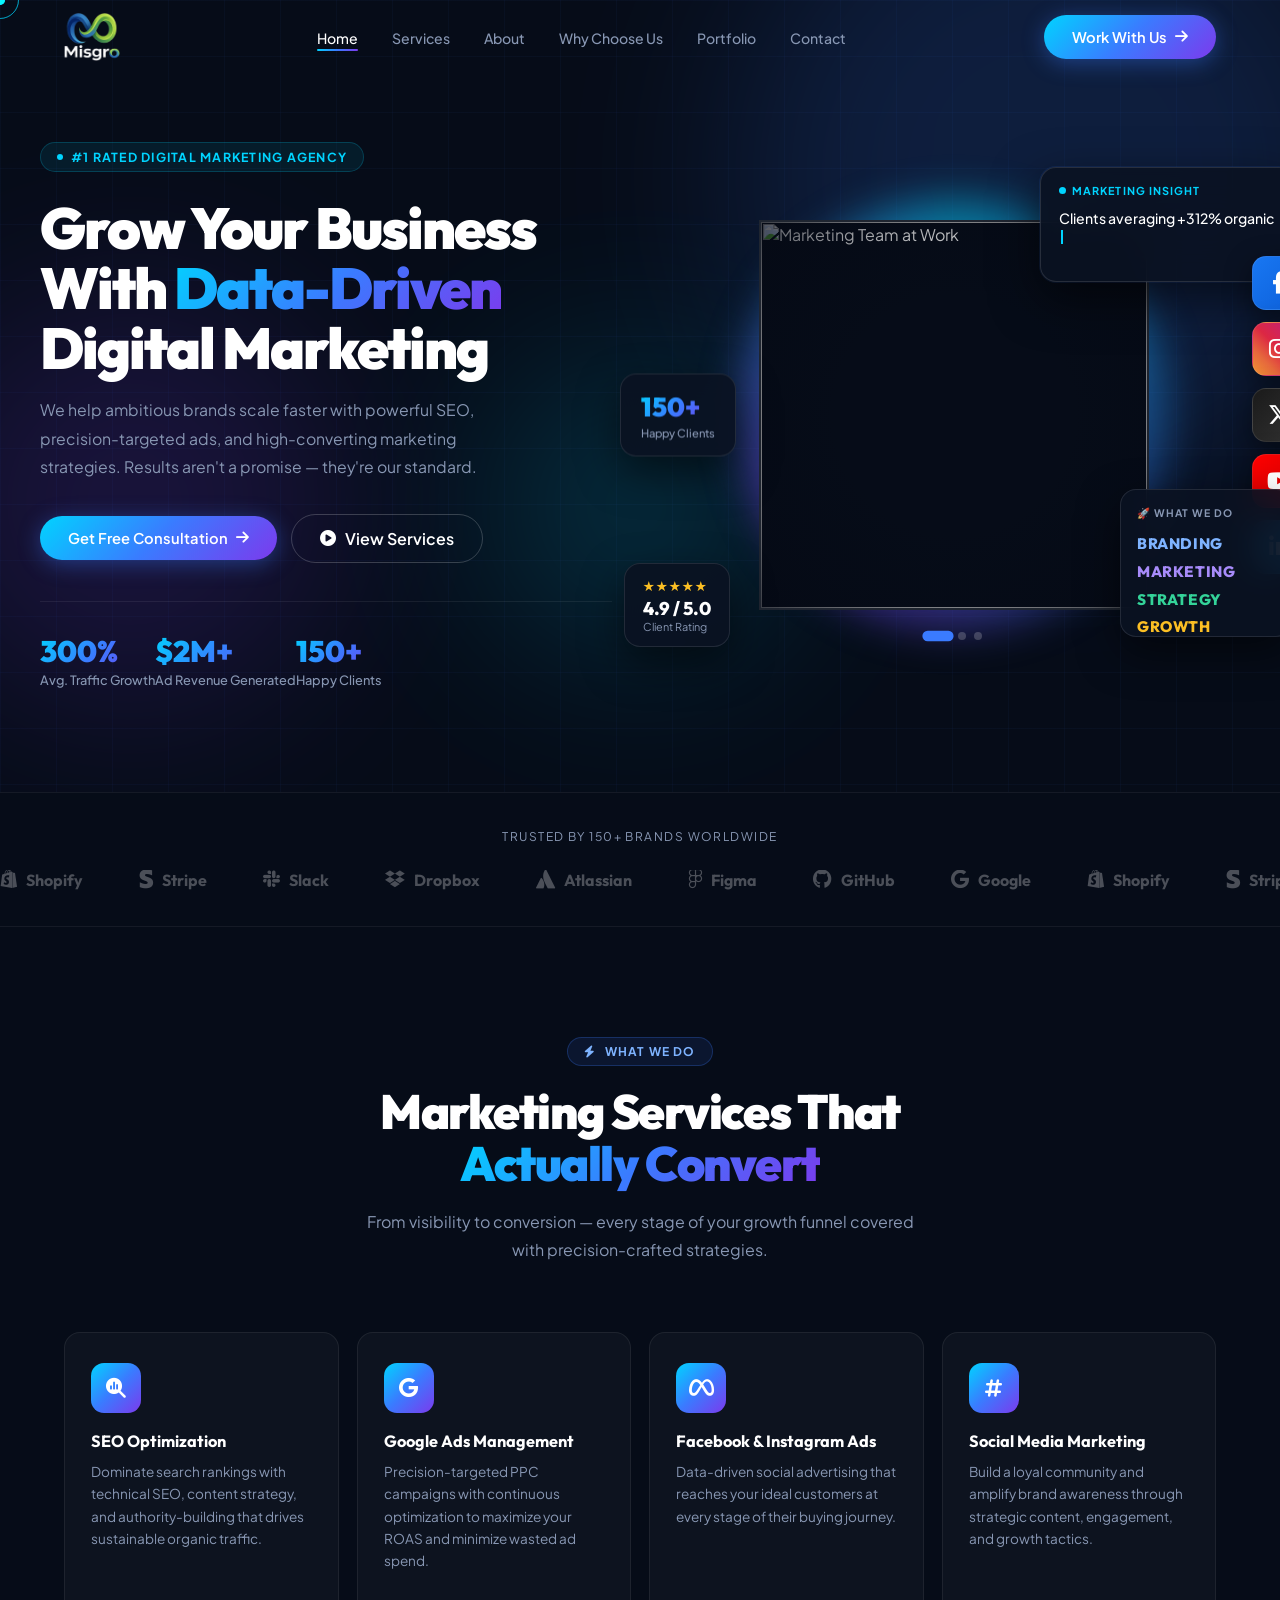
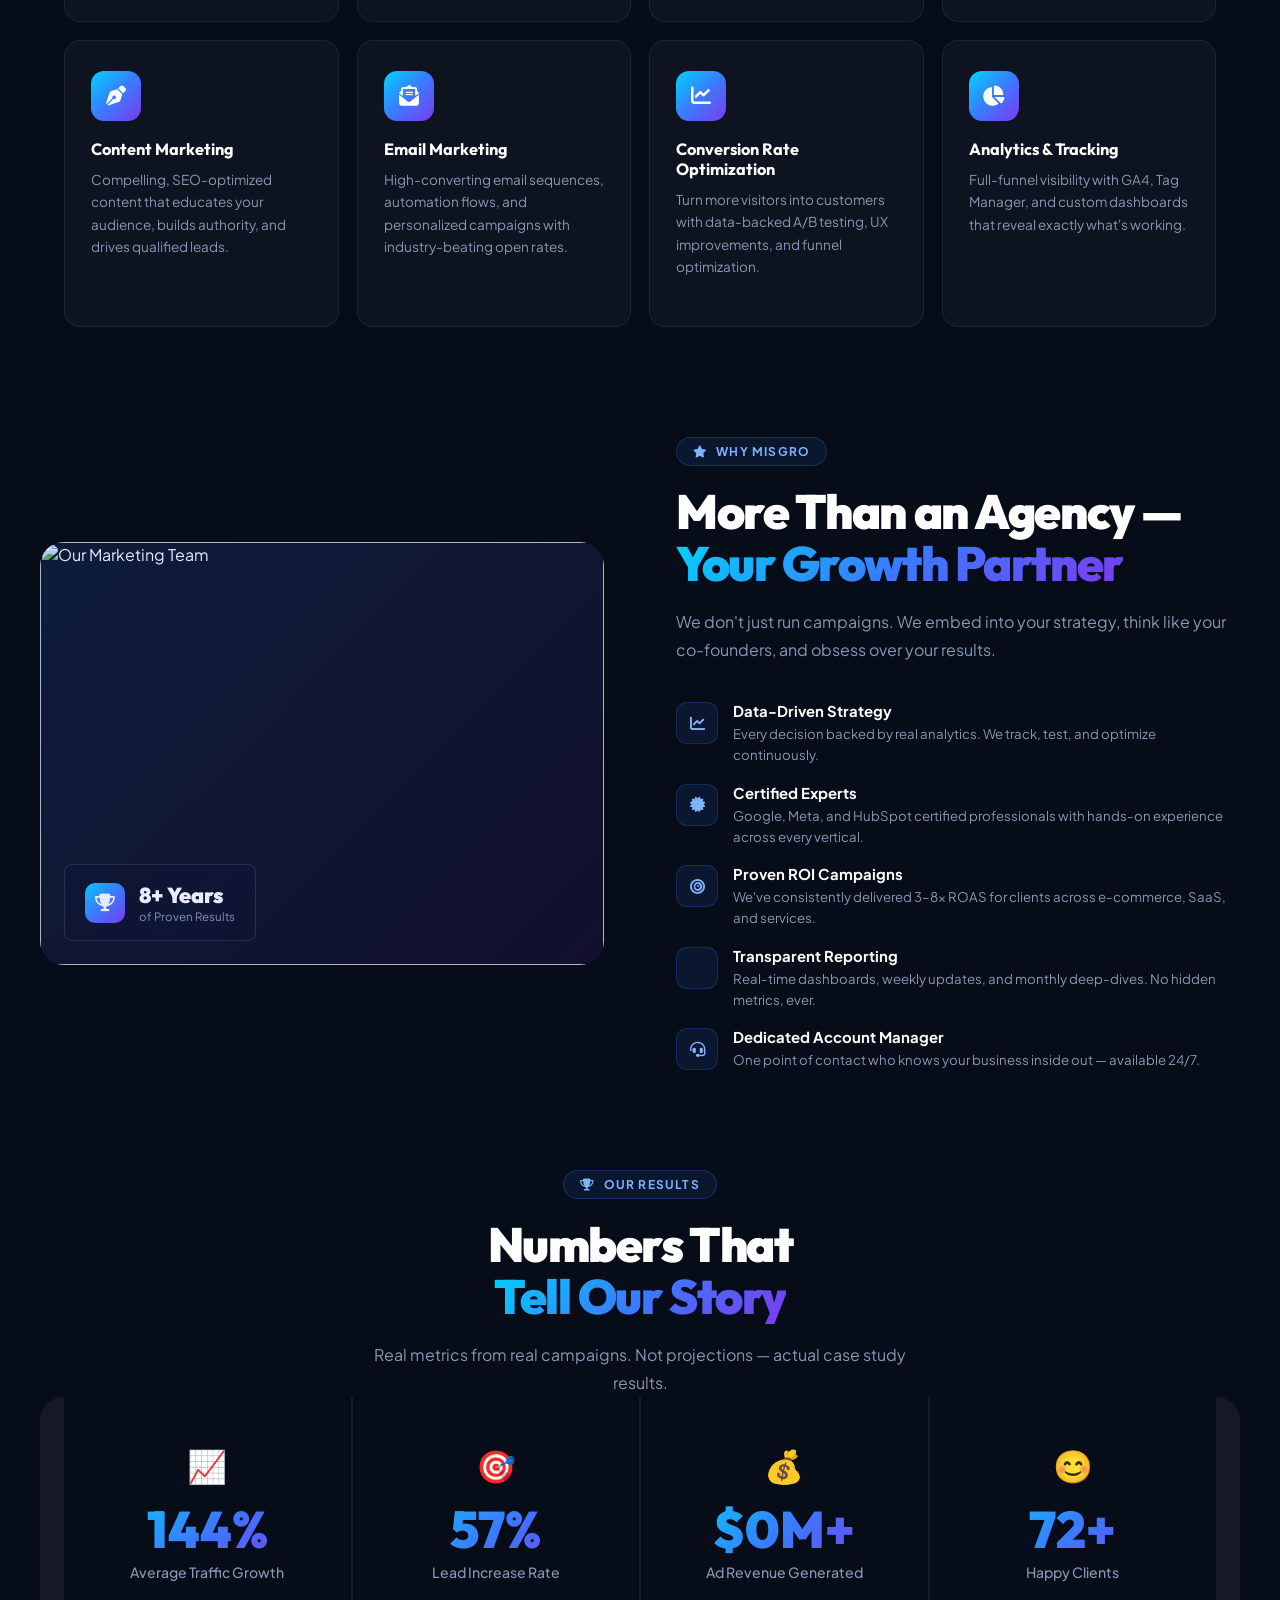
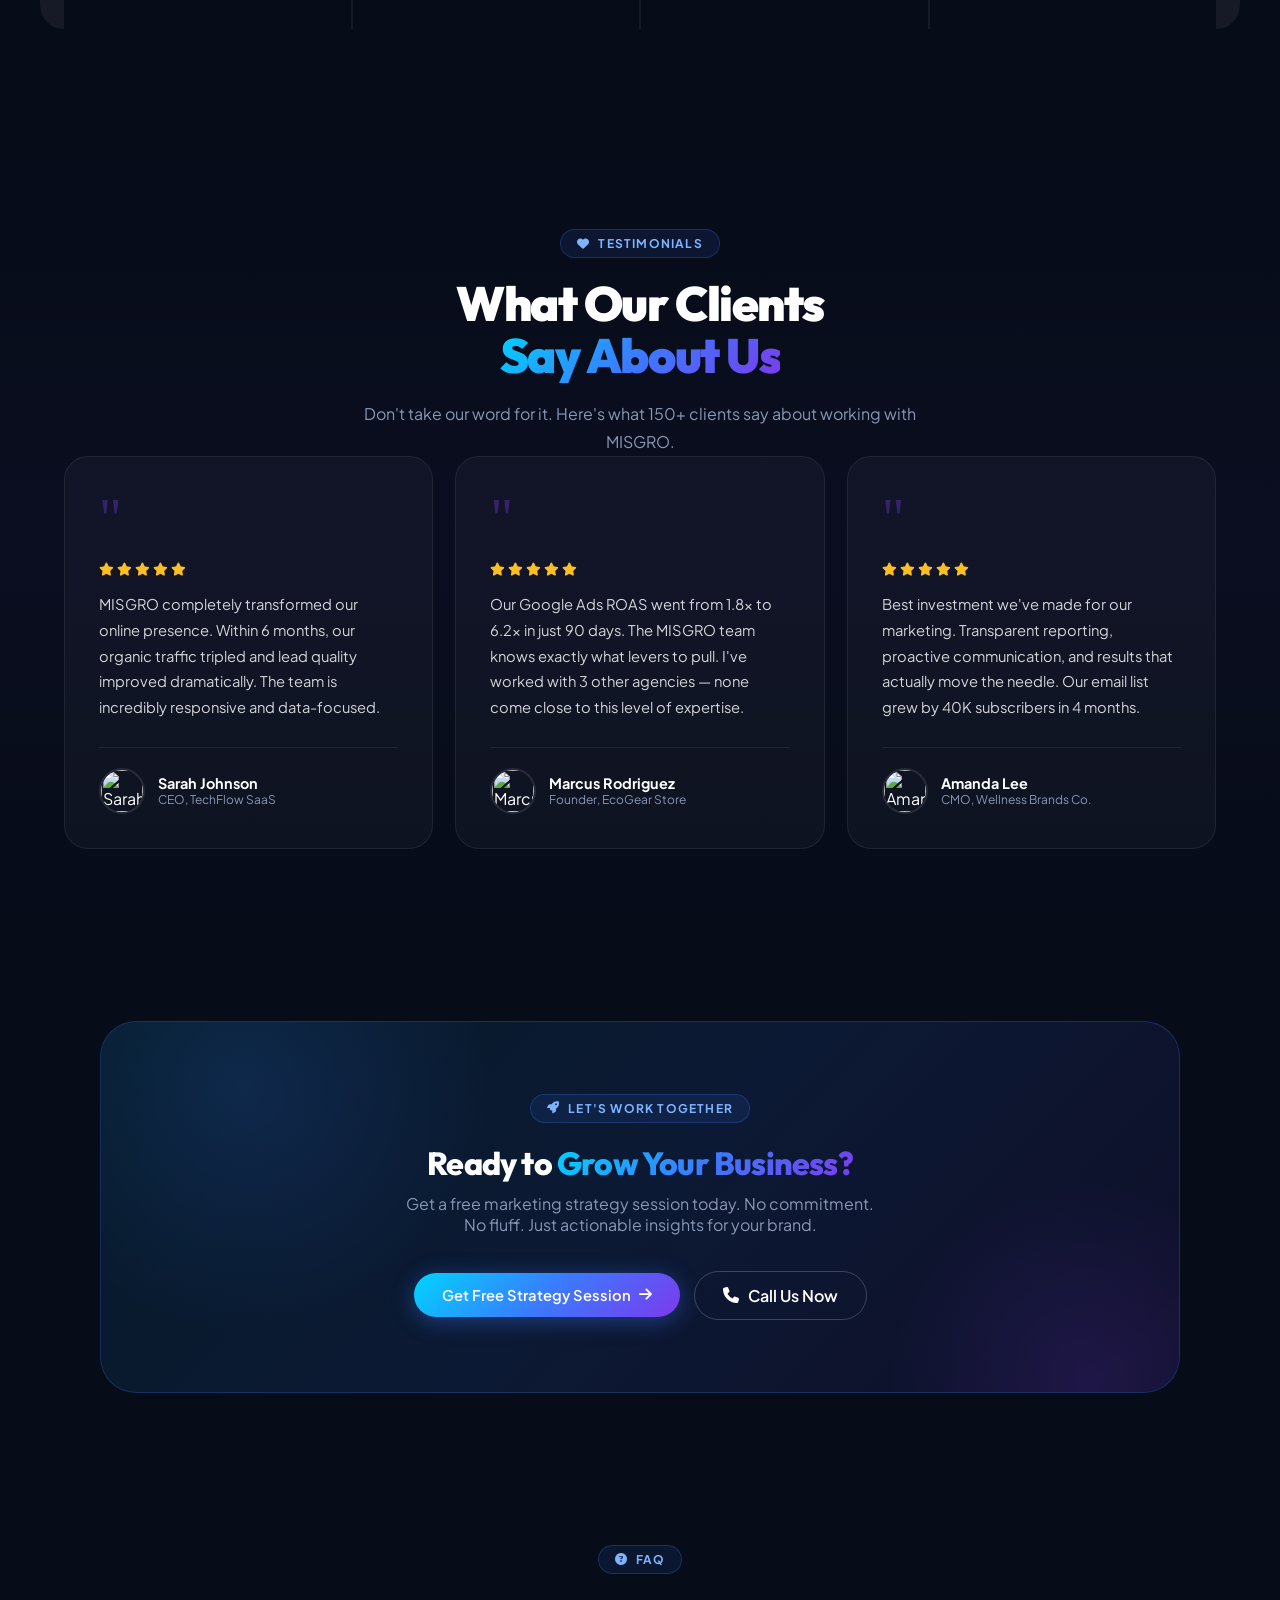
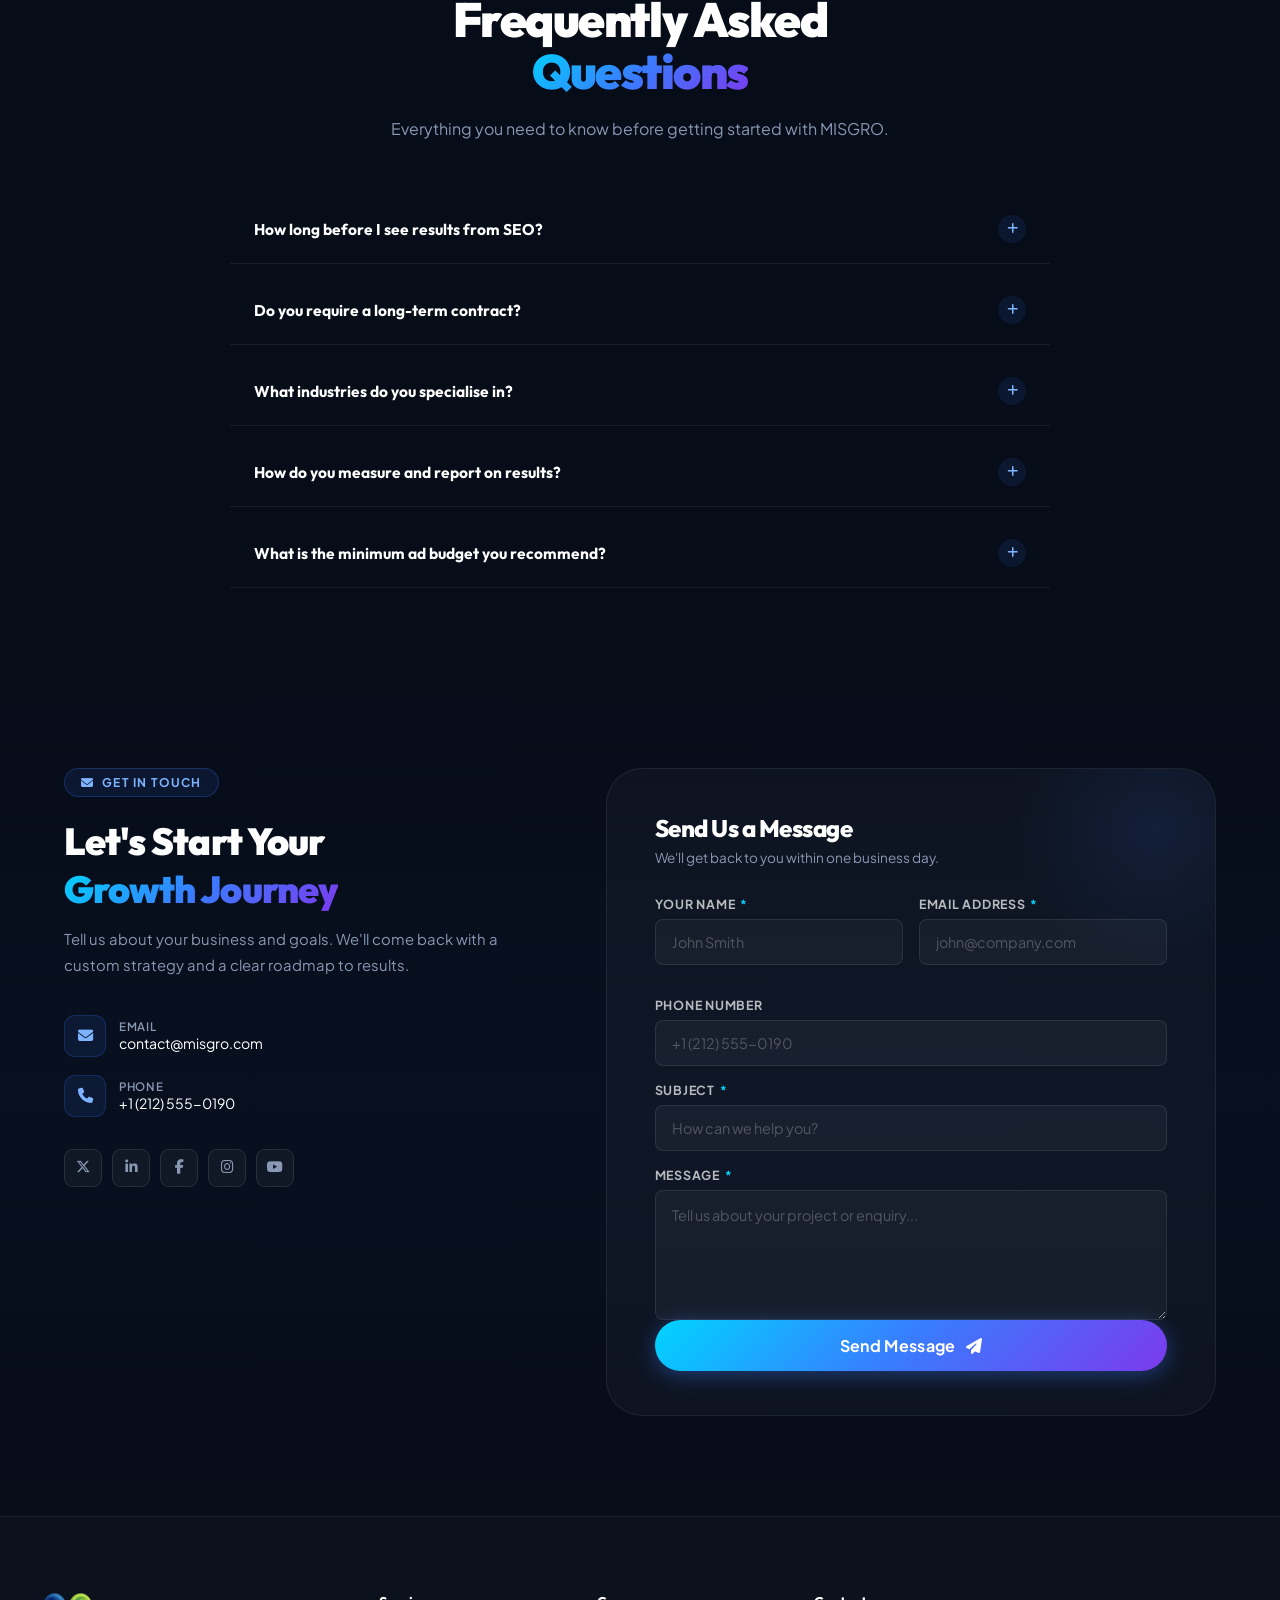
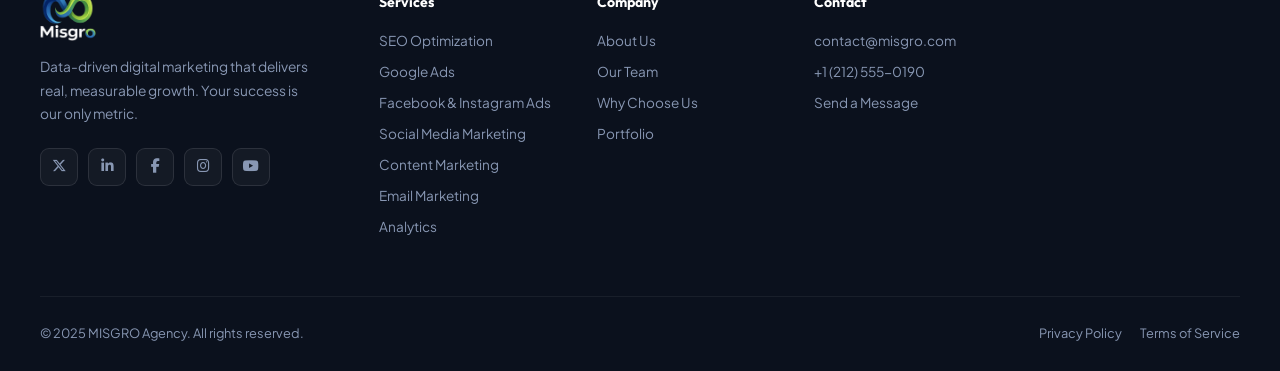
==== commit 0973b70a: "Restore custom cursor animation on all pages - Added #cursor and #cursorRing elements to <body> of a" ====
--- a/index.html
+++ b/index.html
@@ -11,6 +11,9 @@
 <link rel="stylesheet" href="assets/styles.css"/>
 </head>
 <body>
+<div id="cursor" class="cursor"></div>
+<div id="cursorRing" class="cursor-ring"></div>
+
 
 <div class="cursor" id="cursor"></div>
 <div class="cursor-ring" id="cursorRing"></div>
--- a/assets/styles.css
+++ b/assets/styles.css
@@ -56,11 +56,13 @@
 
 /* ════════════════════════════
    CURSOR
+*/
 .cursor{width:10px;height:10px;background:var(--c1);border-radius:50%;position:fixed;top:0;left:0;pointer-events:none;z-index:9999;transform:translate(-50%,-50%);mix-blend-mode:screen}
 .cursor-ring{width:38px;height:38px;border:1.5px solid rgba(0,212,255,.45);border-radius:50%;position:fixed;top:0;left:0;pointer-events:none;z-index:9998;transform:translate(-50%,-50%);transition:width .3s,height .3s}
 
 /* ════════════════════════════
    NAVBAR
+*/
 nav{position:fixed;top:0;left:0;right:0;z-index:1000;transition:background var(--trans),box-shadow var(--trans)}
 nav.sc{background:rgba(6,12,24,.88);backdrop-filter:blur(22px);-webkit-backdrop-filter:blur(22px);box-shadow:0 1px 0 rgba(255,255,255,.06)}
 .nav-in{max-width:1200px;margin:0 auto;height:74px;display:flex;align-items:center;justify-content:space-between;padding:0 24px}
@@ -88,6 +90,7 @@
 
 /* ════════════════════════════
    HERO
+*/
 .hero{min-height:100vh;display:flex;align-items:center;padding:110px 24px 70px;position:relative;overflow:hidden}
 .hero-bg{position:absolute;inset:0;z-index:0}
 .hero-blob{position:absolute;border-radius:50%;filter:blur(90px);opacity:.16;animation:blob-float 9s ease-in-out infinite}
@@ -113,6 +116,7 @@
 
 /* ════════════════════════════
    HERO RIGHT — IMAGE CAROUSEL + ANIMATIONS
+*/
 .hero-visual{position:relative;width:100%;height:520px;animation:fade-up .9s ease .28s both;display:flex;align-items:center;justify-content:center}
 
 /* Glowing circle */
@@ -194,6 +198,7 @@
 
 /* ════════════════════════════
    CLIENTS MARQUEE
+*/
 .clients{padding:36px 0;border-top:1px solid rgba(255,255,255,.06);border-bottom:1px solid rgba(255,255,255,.06);overflow:hidden}
 .clients-lbl{text-align:center;font-size:.75rem;letter-spacing:.12em;text-transform:uppercase;color:var(--muted);margin-bottom:26px}
 .marquee-track{display:flex;gap:56px;animation:marquee 22s linear infinite;width:max-content}
@@ -205,6 +210,7 @@
 
 /* ════════════════════════════
    SERVICES
+*/
 .services{padding:110px 24px}
 .services-head{text-align:center;margin-bottom:68px}
 .services-head .section-sub{margin:16px auto 0}
@@ -219,6 +225,7 @@
 .sc-desc{font-size:.85rem;color:var(--muted);line-height:1.65;margin-bottom:18px}
 .service-card:hover /* ════════════════════════════
    WHY CHOOSE US
+*/
 .why{padding:100px 24px;background:linear-gradient(180deg,transparent,rgba(58,123,255,.04),transparent)}
 .why-inner{max-width:1200px;margin:0 auto;display:grid;grid-template-columns:1fr 1fr;gap:72px;align-items:center}
 
@@ -241,6 +248,7 @@
 
 /* ════════════════════════════
    RESULTS / COUNTERS
+*/
 .results{padding:100px 24px}
 .results-head{text-align:center;margin-bottom:68px}
 .results-head .section-sub{margin:16px auto 0}
@@ -255,6 +263,7 @@
 
 /* ════════════════════════════
    TESTIMONIALS
+*/
 .testimonials{padding:100px 24px;background:linear-gradient(180deg,transparent,rgba(124,58,237,.04),transparent)}
 .testi-head{text-align:center;margin-bottom:68px}
 .testi-head .section-sub{margin:16px auto 0}
@@ -272,6 +281,7 @@
 
 /* ════════════════════════════
    PRICING
+*/
 .pricing{padding:100px 24px}
 .pricing-head{text-align:center;margin-bottom:68px}
 .pricing-head .section-sub{margin:16px auto 0}
@@ -300,6 +310,7 @@
    BLOG
 /* ════════════════════════════
    CTA BANNER
+*/
 .cta-banner{padding:72px 24px}
 .cta-inner{max-width:1080px;margin:0 auto;background:linear-gradient(135deg,rgba(0,212,255,.08),rgba(58,123,255,.12),rgba(124,58,237,.08));border:1px solid rgba(58,123,255,.25);border-radius:var(--r-xl);padding:70px 60px;text-align:center;position:relative;overflow:hidden}
 .cta-inner::before{content:'';position:absolute;top:-50%;left:-10%;width:480px;height:480px;background:radial-gradient(circle,rgba(58,123,255,.15),transparent 70%);border-radius:50%;pointer-events:none}
@@ -311,6 +322,7 @@
 
 /* ════════════════════════════
    FAQ
+*/
 .faq{padding:100px 24px}
 .faq-inner{max-width:760px;margin:0 auto}
 .faq-head{text-align:center;margin-bottom:52px}
@@ -327,6 +339,7 @@
    NEWSLETTER
 /* ════════════════════════════
    CONTACT
+*/
 .contact{padding:100px 24px;background:linear-gradient(180deg,transparent,rgba(58,123,255,.03),transparent)}
 .contact-inner{max-width:1200px;margin:0 auto;display:grid;grid-template-columns:1fr 1.3fr;gap:72px}
 .contact-info h2{font-family:var(--font-h);font-size:clamp(1.8rem,3vw,2.35rem);font-weight:900;letter-spacing:-.025em;margin-bottom:14px}
@@ -353,6 +366,7 @@
 
 /* ════════════════════════════
    FOOTER
+*/
 .footer{background:rgba(255,255,255,.02);border-top:1px solid rgba(255,255,255,.06);padding:76px 24px 30px}
 .footer-top{max-width:1200px;margin:0 auto;display:grid;grid-template-columns:1.7fr 1fr 1fr 1fr 1.2fr;gap:44px;margin-bottom:60px}
 .footer-brand p{color:var(--muted);font-size:.86rem;line-height:1.7;margin:14px 0 22px;max-width:270px}
@@ -368,6 +382,7 @@
 
 /* ════════════════════════════
    BACK TO TOP + CHAT
+*/
 .back-top{position:fixed;bottom:30px;right:30px;width:46px;height:46px;background:var(--grad);border-radius:13px;display:flex;align-items:center;justify-content:center;color:#fff;font-size:1rem;box-shadow:0 8px 26px rgba(58,123,255,.45);transition:all var(--trans);opacity:0;pointer-events:none;z-index:500}
 .back-top.visible{opacity:1;pointer-events:all}
 .back-top:hover{transform:translateY(-4px);box-shadow:0 12px 36px rgba(58,123,255,.6)}
@@ -378,6 +393,7 @@
 
 /* ════════════════════════════
    RESPONSIVE
+*/
 @media(max-width:1100px){
   .services-grid{grid-template-columns:repeat(2,1fr)}
   .why-inner{grid-template-columns:1fr;gap:44px}
@@ -1420,6 +1436,7 @@
 /* ═══════════════════════════════
 
 /* ═══════════════════════════════
+*/
 .navbar{position:fixed;top:0;left:0;right:0;z-index:1000;transition:background var(--trans),box-shadow var(--trans)}
 .navbar.scrolled{background:rgba(6,12,24,.9);backdrop-filter:blur(22px);-webkit-backdrop-filter:blur(22px);box-shadow:0 1px 0 rgba(255,255,255,.06)}
 .nav-inner{max-width:1200px;margin:0 auto;height:74px;display:flex;align-items:center;justify-content:space-between;padding:0 24px}
@@ -1441,6 +1458,7 @@
 
 /* ═══════════════════════════════
    PAGE HERO — SPLIT LAYOUT
+*/
 .page-hero{
   min-height:100vh;
   padding:110px 24px 80px;
@@ -1630,6 +1648,7 @@
 
 /* ═══════════════════════════════
    STICKY SERVICE NAV TABS
+*/
 .svc-tabs{
   position:sticky;
   top:74px;
@@ -1648,6 +1667,7 @@
 
 /* ═══════════════════════════════
    SERVICE SECTIONS (deep-dives)
+*/
 .svc-section{padding:100px 24px;position:relative;scroll-margin-top:140px}
 .svc-section:nth-child(even){background:linear-gradient(180deg,transparent,rgba(58,123,255,.025),transparent)}
 .svc-inner{max-width:1200px;margin:0 auto;display:grid;grid-template-columns:1fr 1fr;gap:72px;align-items:center}
@@ -1712,6 +1732,7 @@
 
 /* ═══════════════════════════════
    SERVICES OVERVIEW GRID
+*/
 .overview{padding:80px 24px 40px}
 .overview-head{text-align:center;margin-bottom:56px}
 .overview-head .section-sub{margin:16px auto 0}
@@ -1730,6 +1751,7 @@
 
 /* ═══════════════════════════════
    PROCESS SECTION
+*/
 .process{padding:110px 24px;background:linear-gradient(180deg,transparent,rgba(124,58,237,.04),transparent)}
 .process-head{text-align:center;margin-bottom:80px}
 .process-head .section-sub{margin:16px auto 0}
@@ -1748,6 +1770,7 @@
 
 /* ═══════════════════════════════
    TOOLS & TECH
+*/
 .tools{padding:80px 24px}
 .tools-head{text-align:center;margin-bottom:52px}
 .tools-head .section-sub{margin:16px auto 0}
@@ -1762,6 +1785,7 @@
 
 /* ═══════════════════════════════
    MINI CASE STUDIES
+*/
 .cases{padding:100px 24px;background:linear-gradient(180deg,transparent,rgba(0,212,255,.03),transparent)}
 .cases-head{max-width:1200px;margin:0 auto 52px;display:flex;justify-content:space-between;align-items:flex-end}
 .cases-grid{max-width:1200px;margin:0 auto;display:grid;grid-template-columns:repeat(3,1fr);gap:22px}
@@ -1786,6 +1810,7 @@
 
 /* ═══════════════════════════════
    TESTIMONIALS STRIP
+*/
 .testi-strip{padding:80px 24px}
 .ts-head{text-align:center;margin-bottom:52px}
 .ts-head .section-sub{margin:16px auto 0}
@@ -1802,11 +1827,13 @@
 .ts-company{font-size:.73rem;color:var(--muted)}
 
 /* ═══════════════════════════════
+*/
 .cta-inner{max-width:1080px;margin:0 auto;background:linear-gradient(135deg,rgba(0,212,255,.08),rgba(58,123,255,.12),rgba(124,58,237,.08));border:1px solid rgba(58,123,255,.25);border-radius:var(--r-xl);padding:72px 60px;text-align:center;position:relative;overflow:hidden}
 .cta-inner::before{content:'';position:absolute;top:-50%;left:-10%;width:500px;height:500px;background:radial-gradient(circle,rgba(58,123,255,.15),transparent 70%);border-radius:50%;pointer-events:none}
 .cta-inner::after{content:'';position:absolute;bottom:-50%;right:-10%;width:400px;height:400px;background:radial-gradient(circle,rgba(124,58,237,.15),transparent 70%);border-radius:50%;pointer-events:none}
 
 /* ═══════════════════════════════
+*/
 .social-link{width:38px;height:38px;background:rgba(255,255,255,.04);border:1px solid rgba(255,255,255,.1);border-radius:9px;display:flex;align-items:center;justify-content:center;color:var(--muted);font-size:.9rem;transition:all var(--trans)}
 
 /* Back to top + chat */
@@ -1817,6 +1844,7 @@
 
 
 /* ═══════════════════════════════
+*/
 @media(max-width:1024px){
   .svc-inner{grid-template-columns:1fr;gap:44px}
   .svc-inner.reverse{direction:ltr}
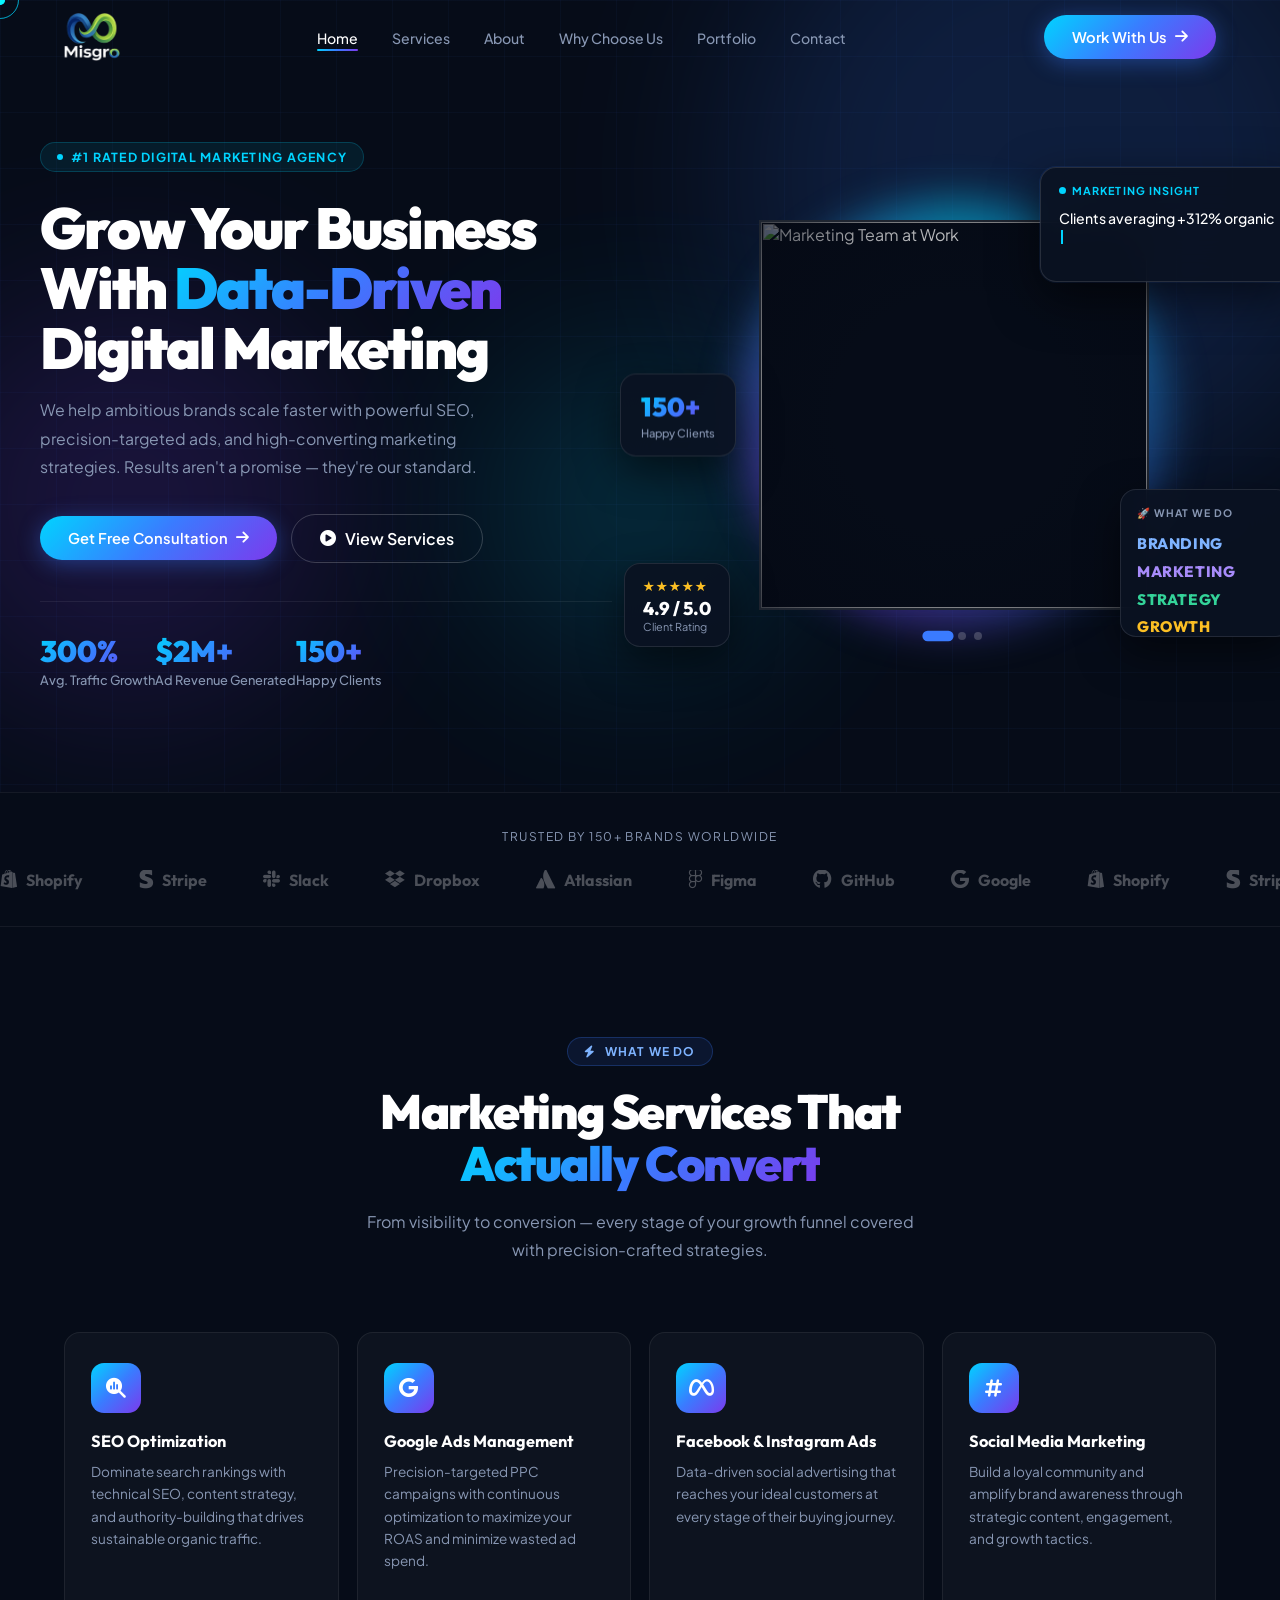
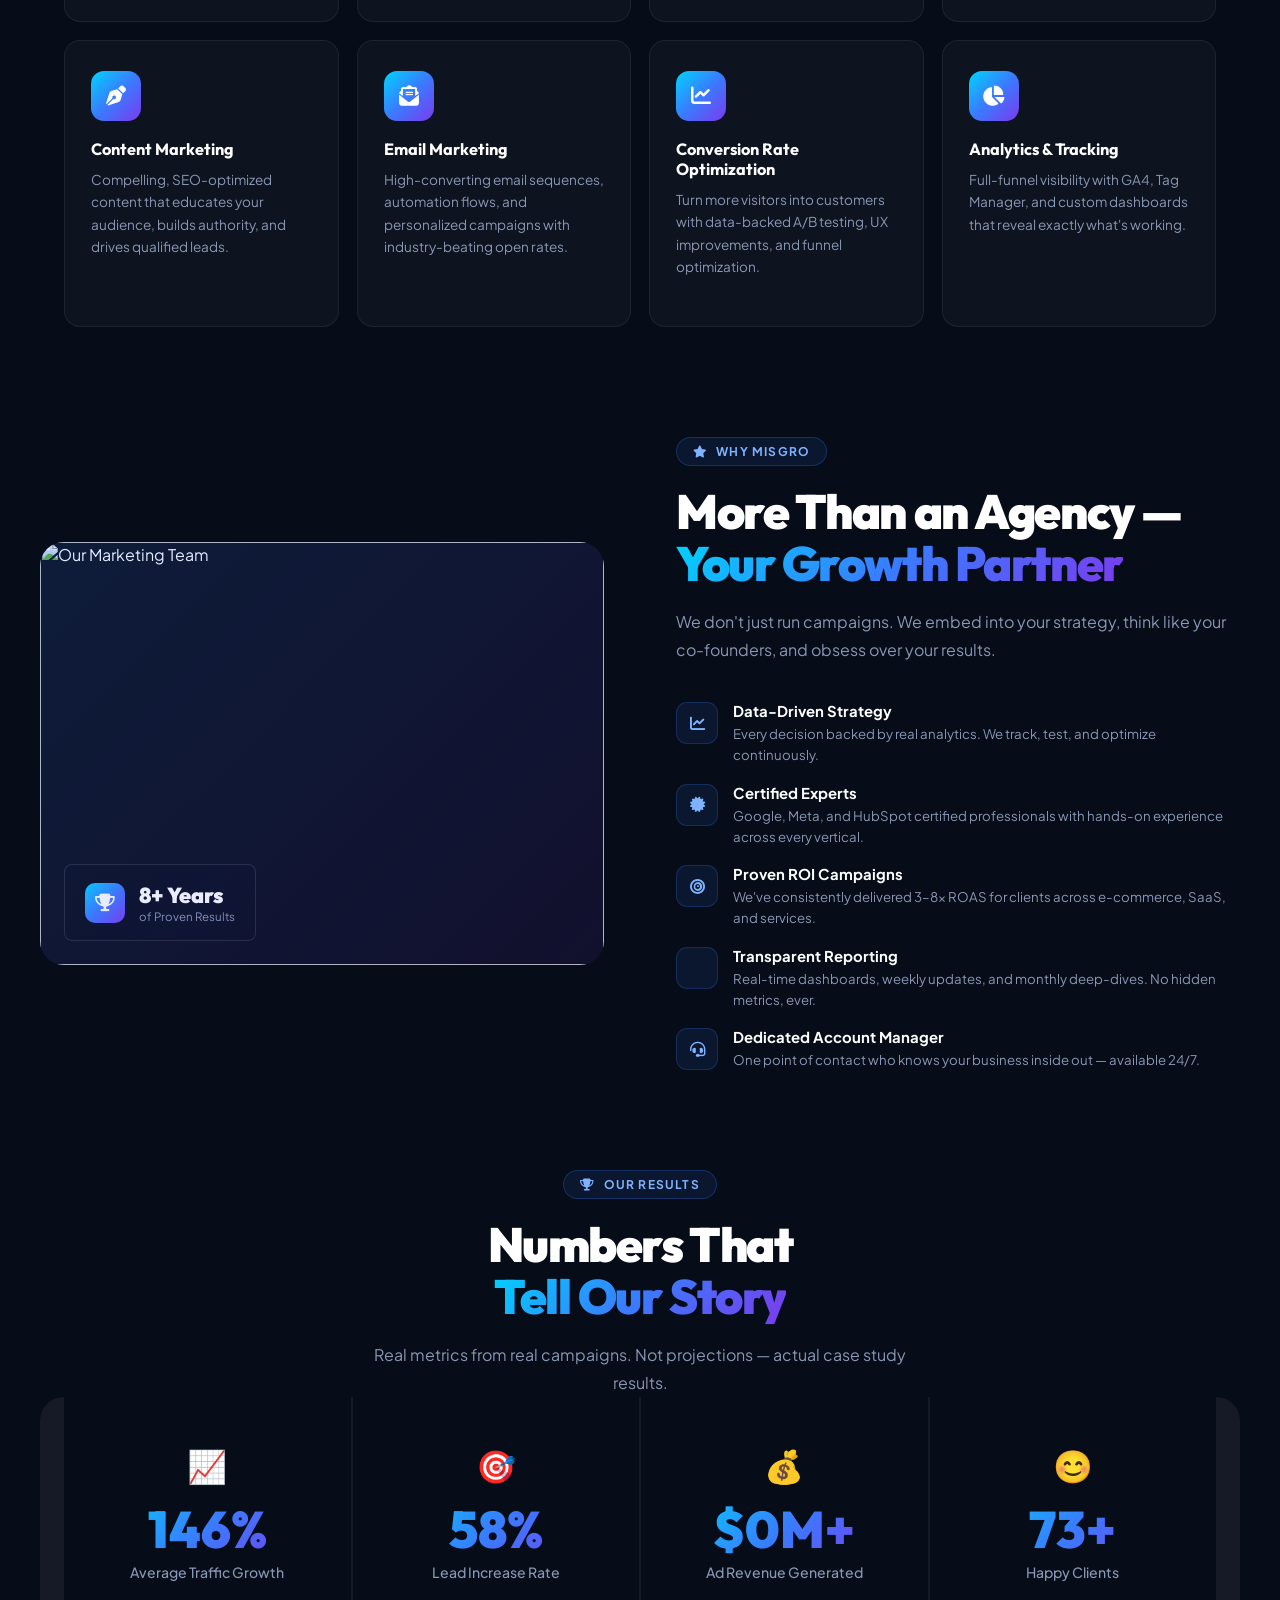
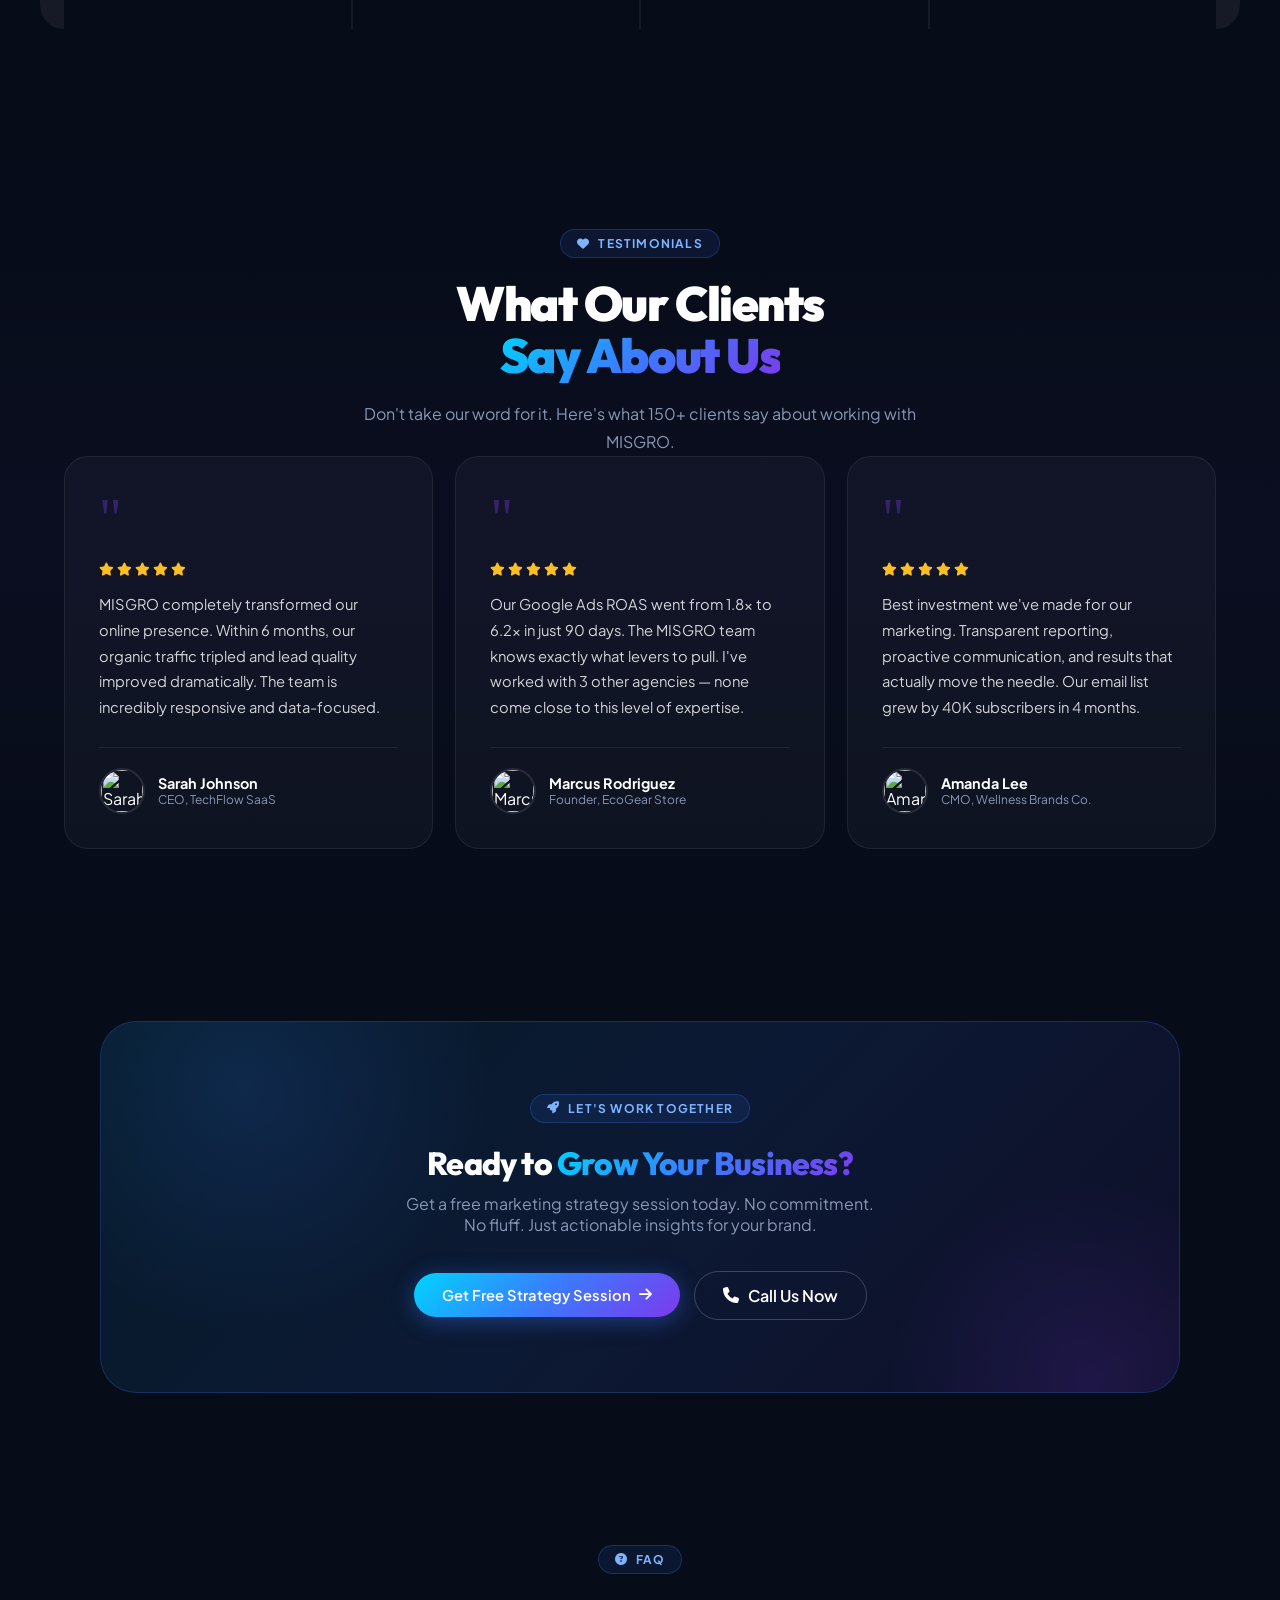
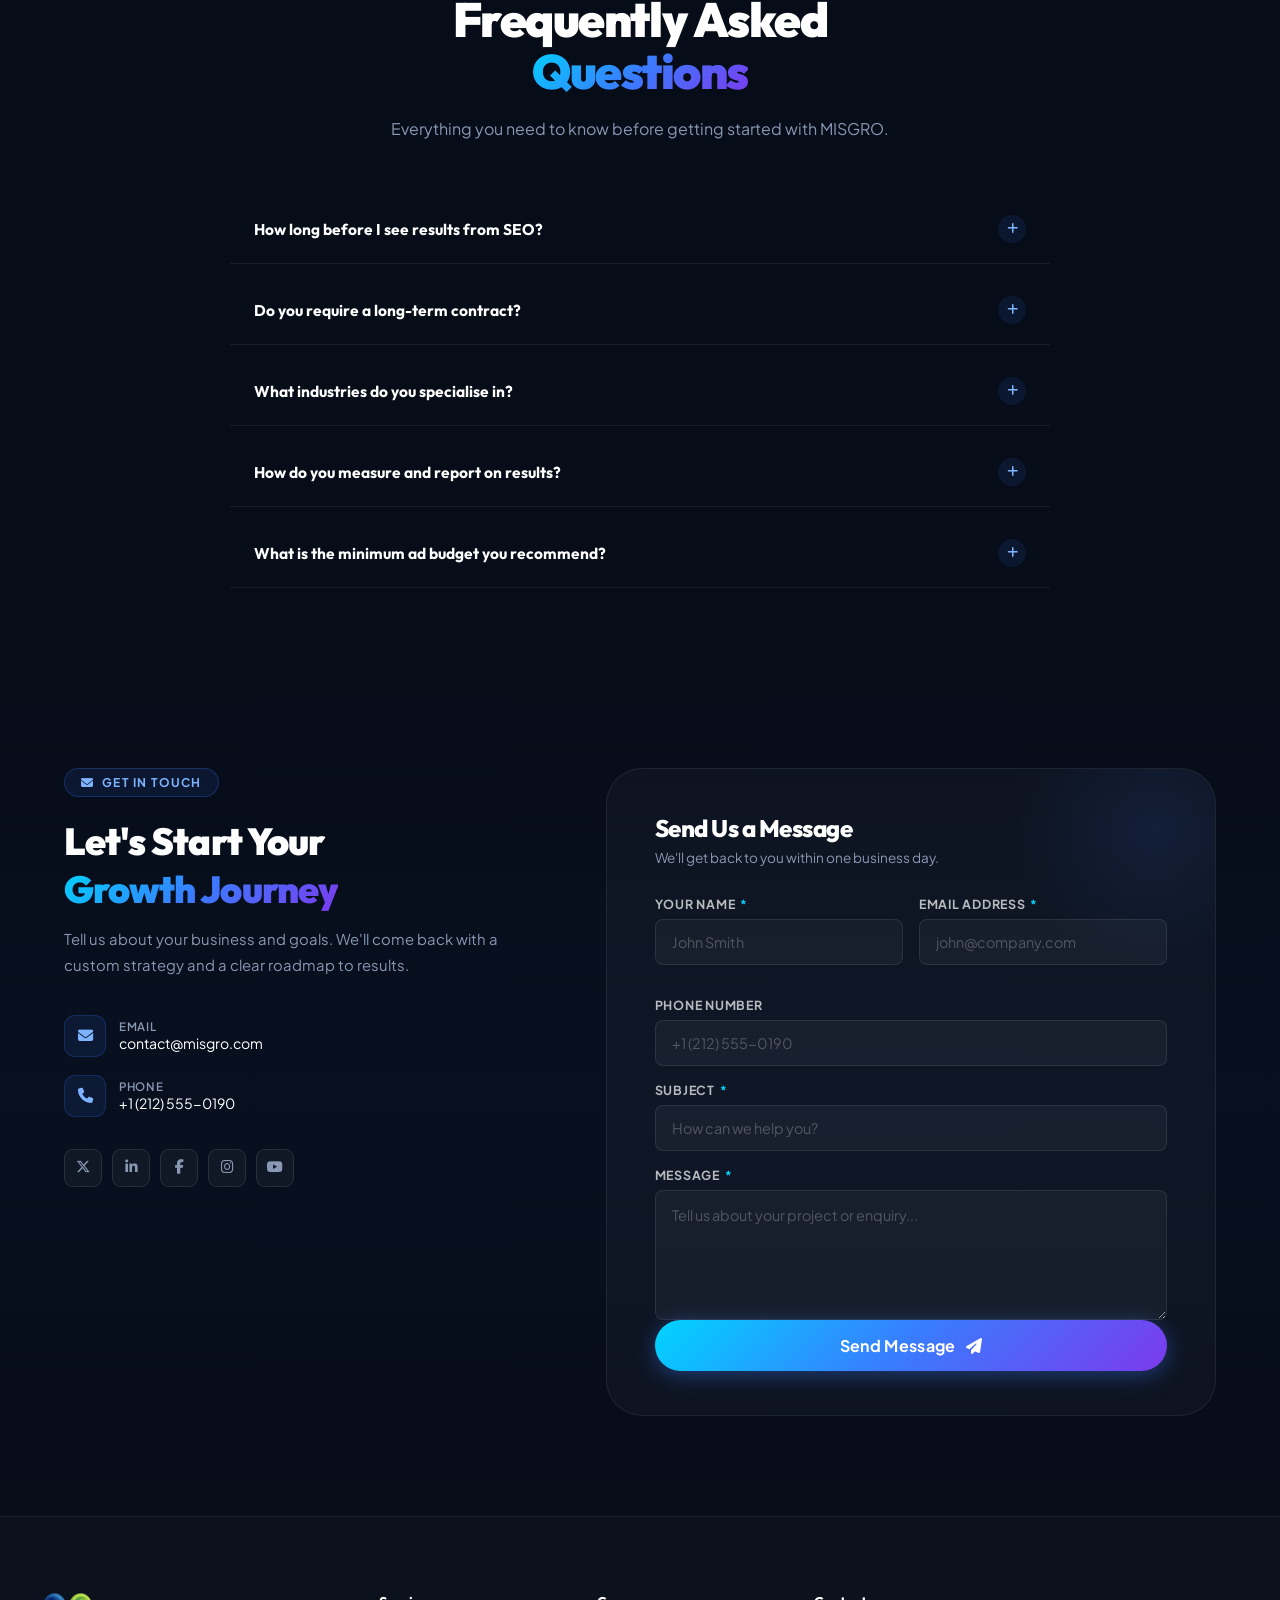
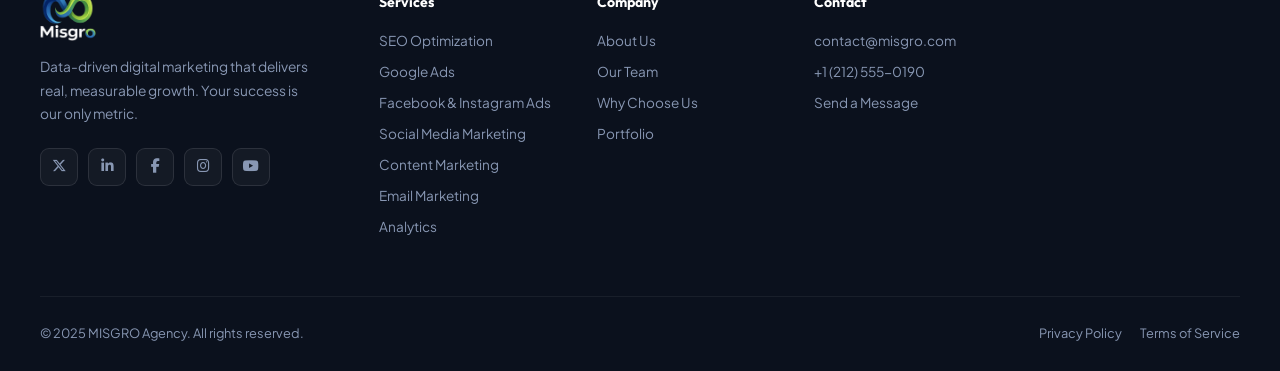
==== commit c76010f9: "social media remove" ====
--- a/index.html
+++ b/index.html
@@ -111,14 +111,6 @@
         <div class="hv-tw-body" id="twText"><span class="hv-cursor"></span></div>
       </div>
 
-      <!-- Social icons right -->
-      <div class="hv-socials" id="hvSocials">
-        <div class="hv-sc sc-fb"><i class="fab fa-facebook-f" style="color:#fff;font-size:1.4rem"></i></div>
-        <div class="hv-sc sc-ig"><i class="fab fa-instagram" style="color:#fff;font-size:1.4rem"></i></div>
-        <div class="hv-sc sc-xt"><i class="fab fa-x-twitter" style="color:#fff;font-size:1.4rem"></i></div>
-        <div class="hv-sc sc-yt"><i class="fab fa-youtube" style="color:#fff;font-size:1.4rem"></i></div>
-        <div class="hv-sc sc-li"><i class="fab fa-linkedin-in" style="color:#fff;font-size:1.4rem"></i></div>
-      </div>
 
       <!-- Keyword scroll card bottom-right -->
       <div class="hv-keywords">
@@ -596,4 +588,4 @@
 
 <script src="assets/app.js"></script>
 </body>
-</html>+</html>
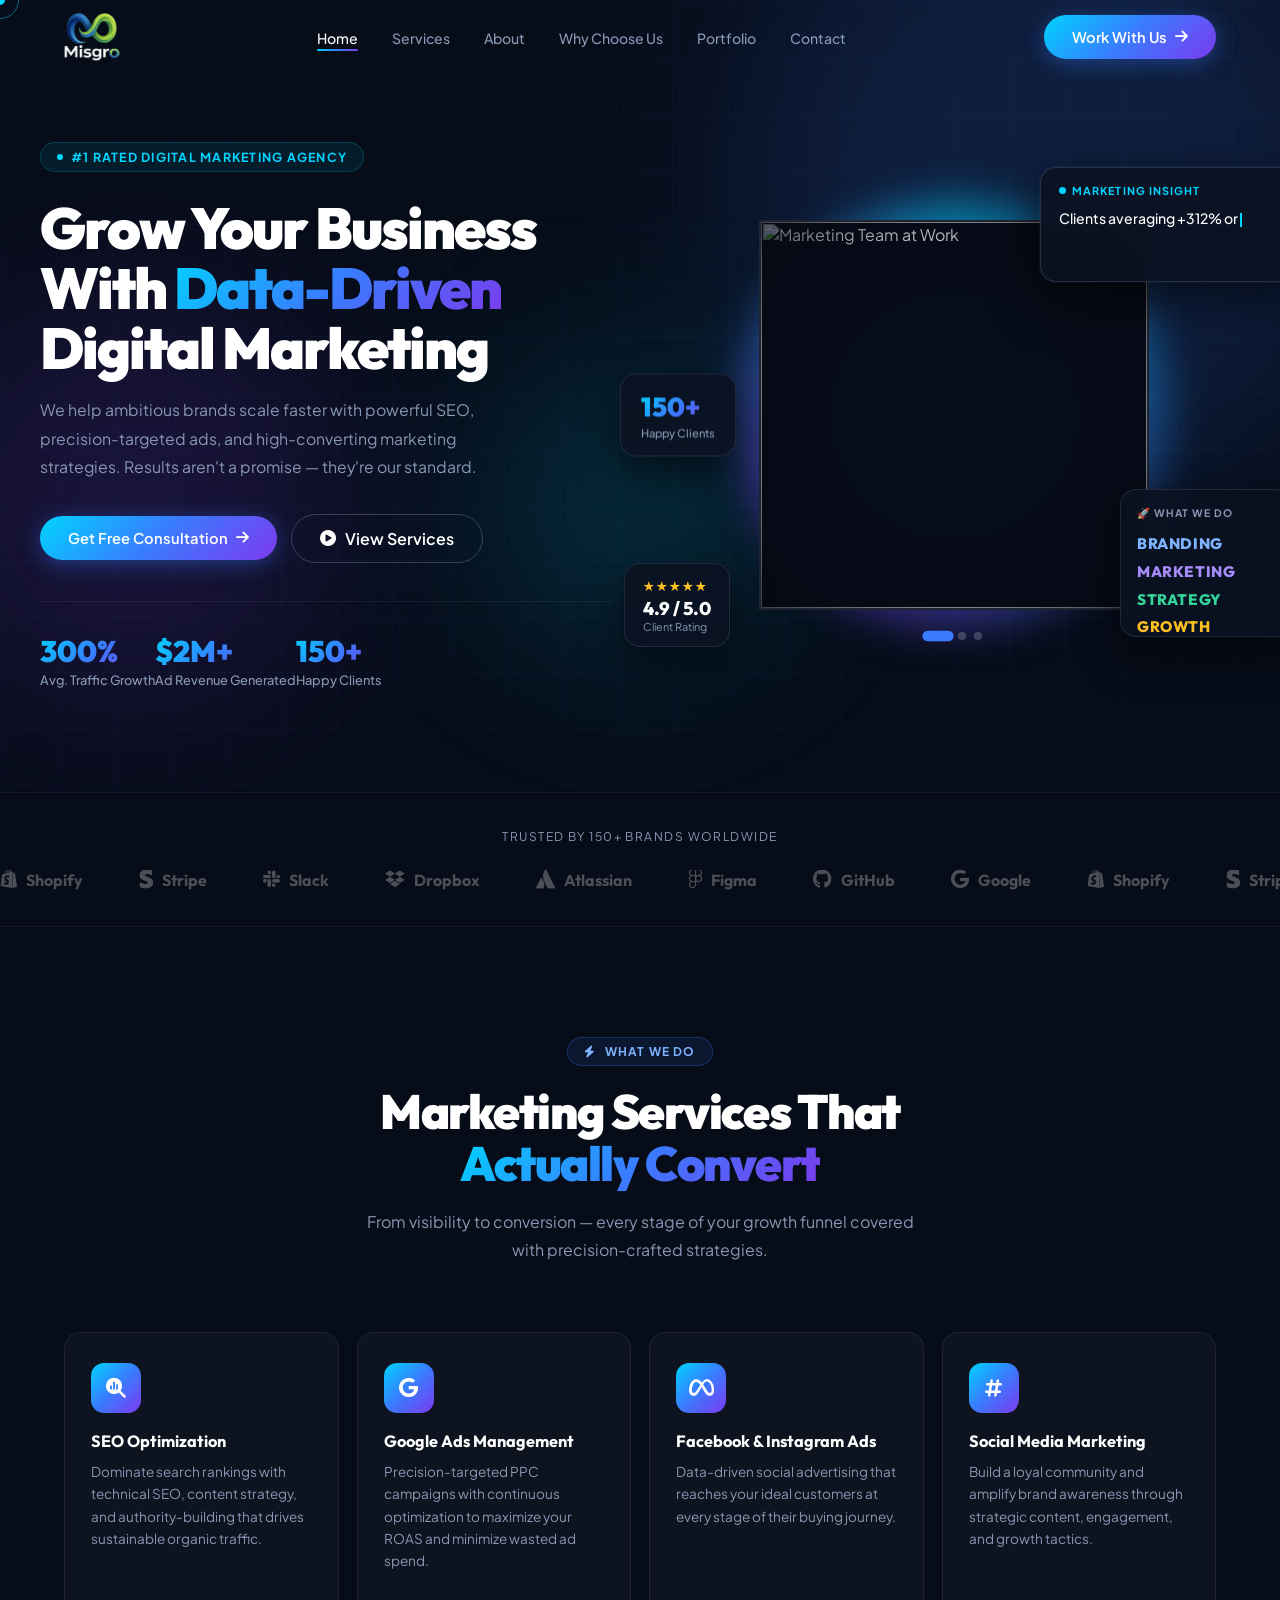
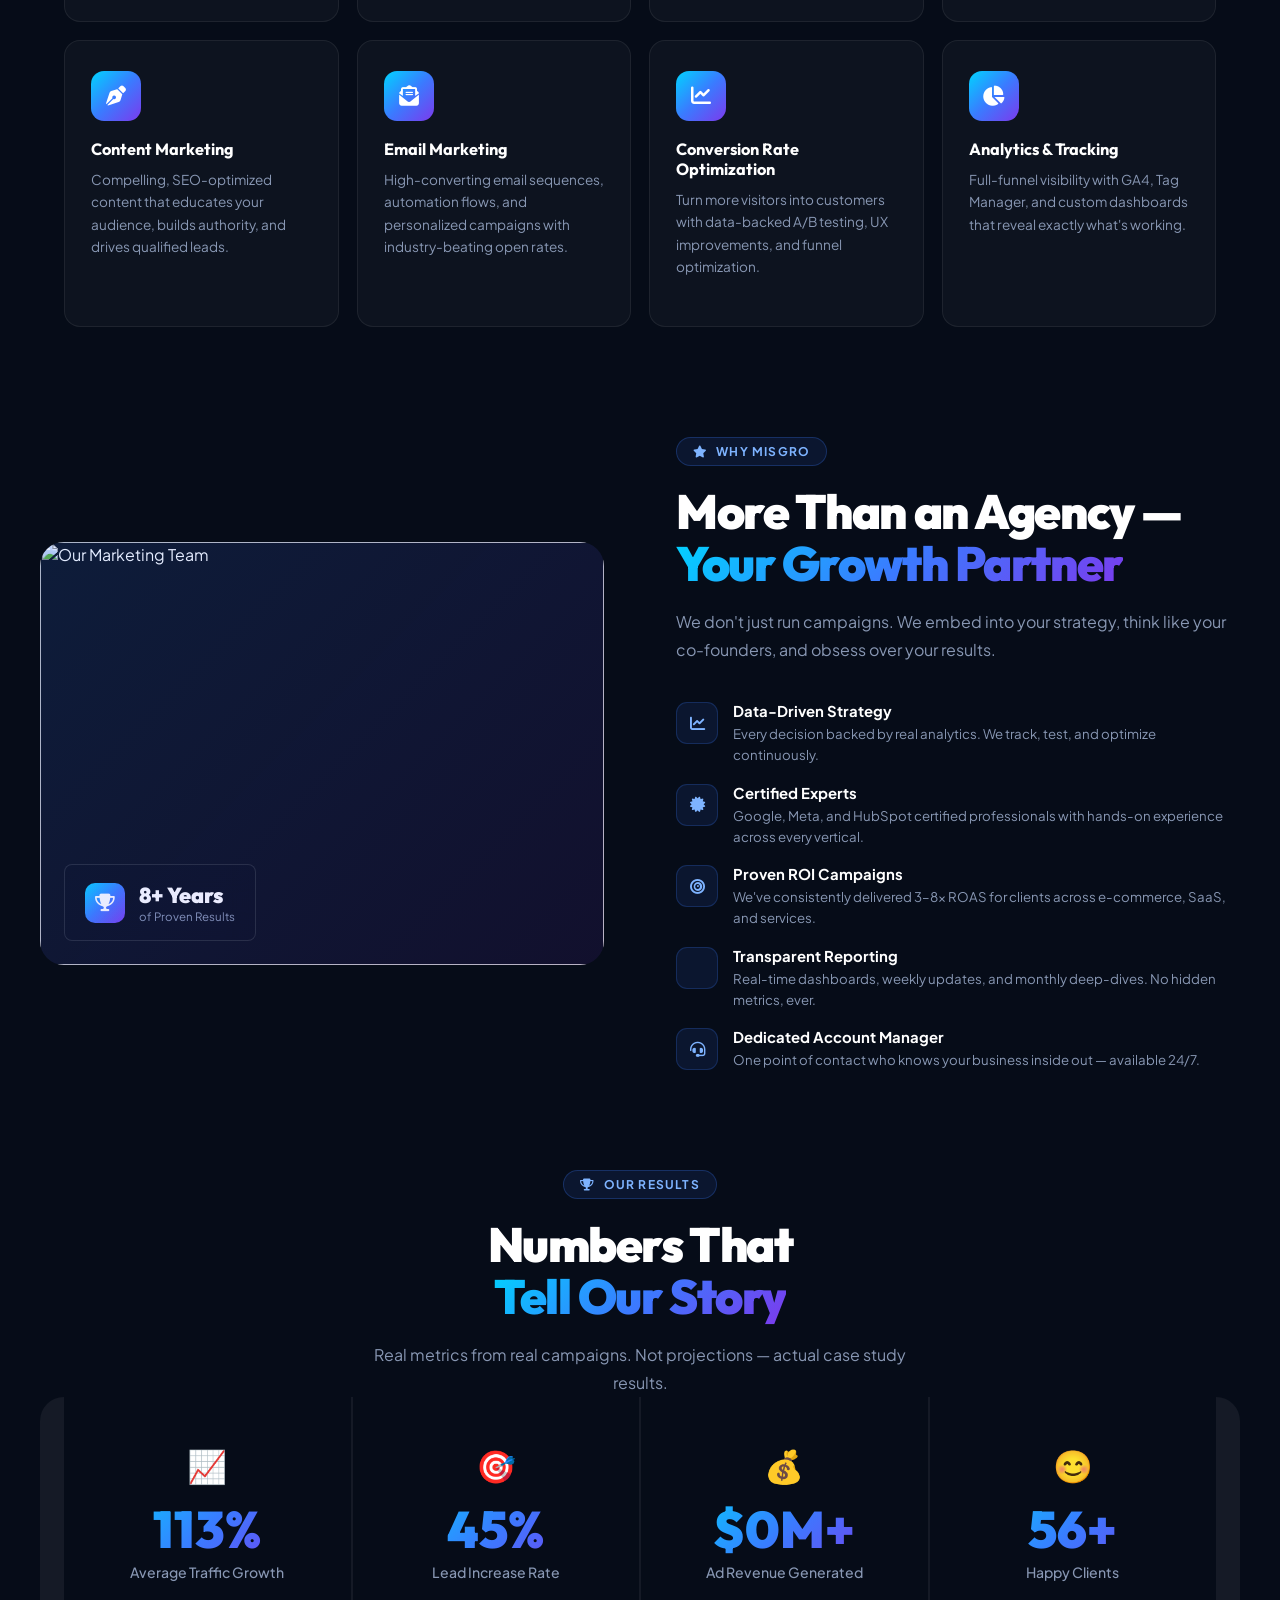
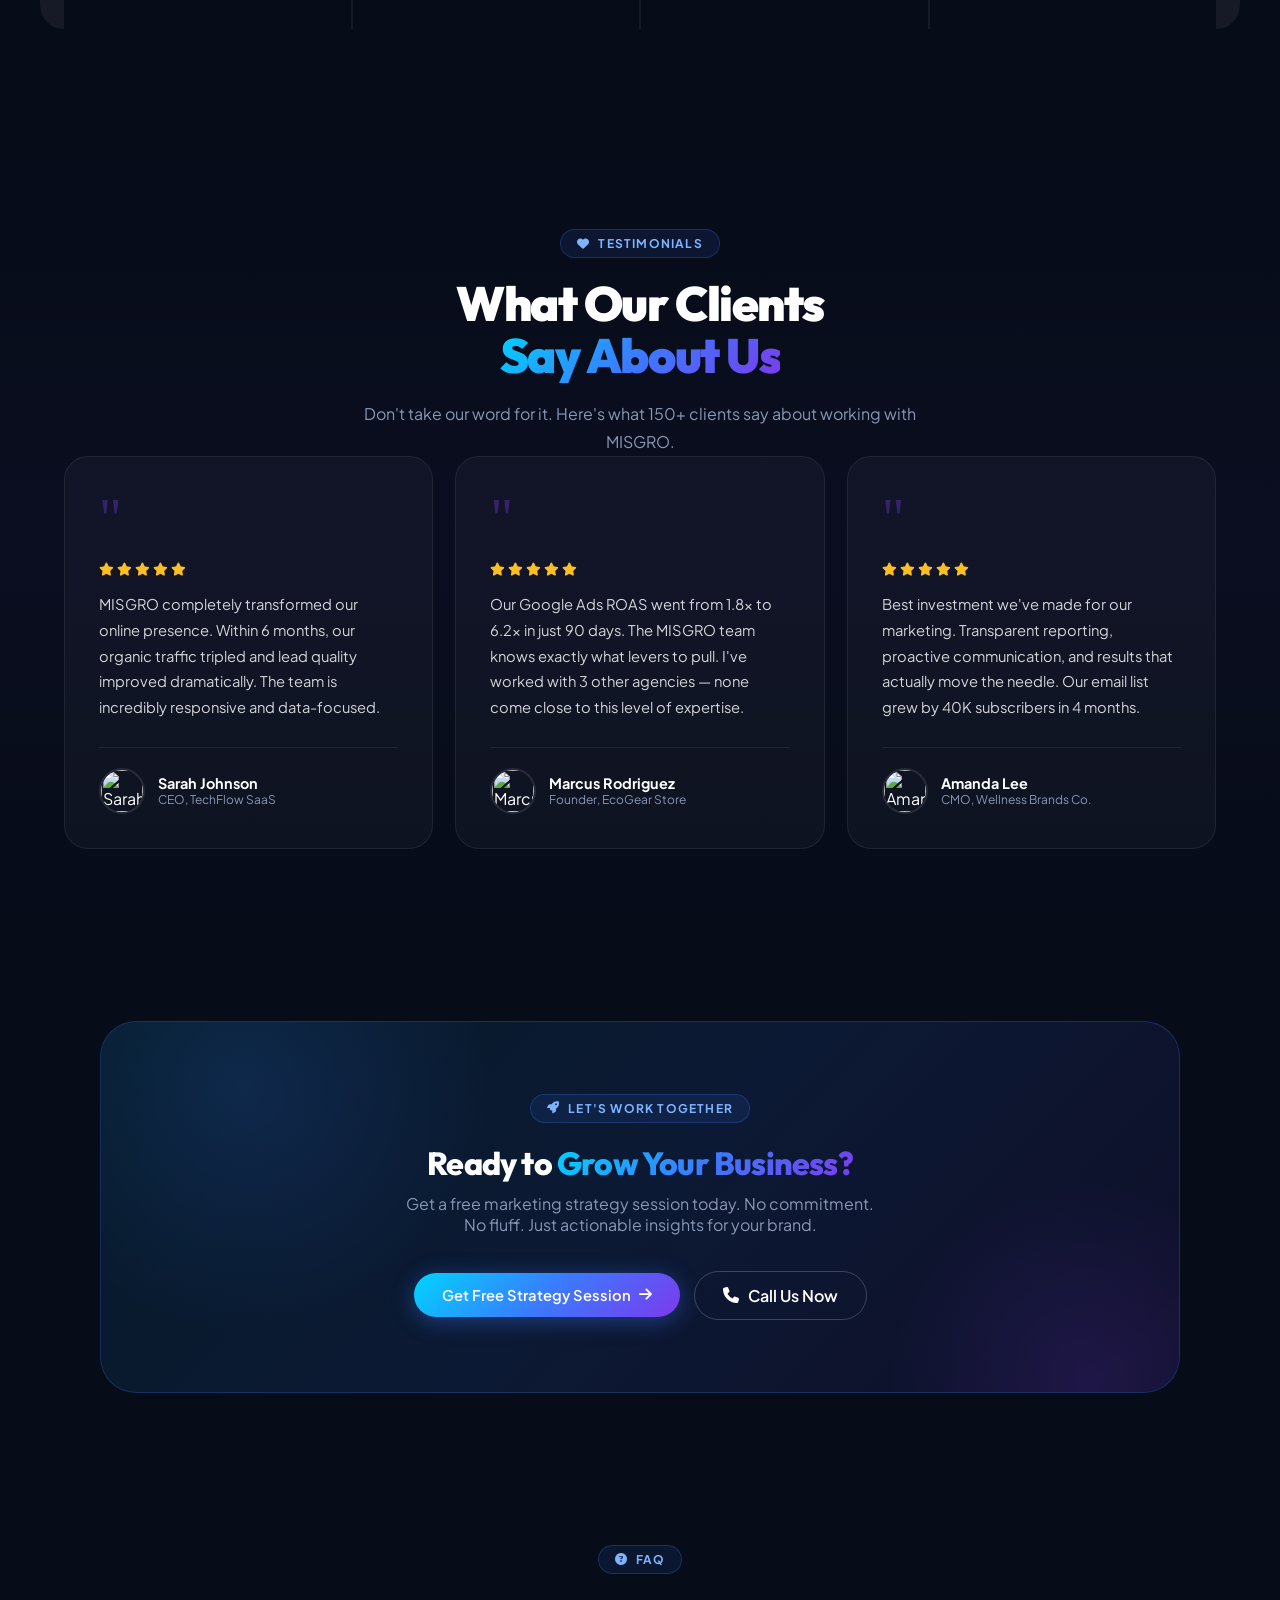
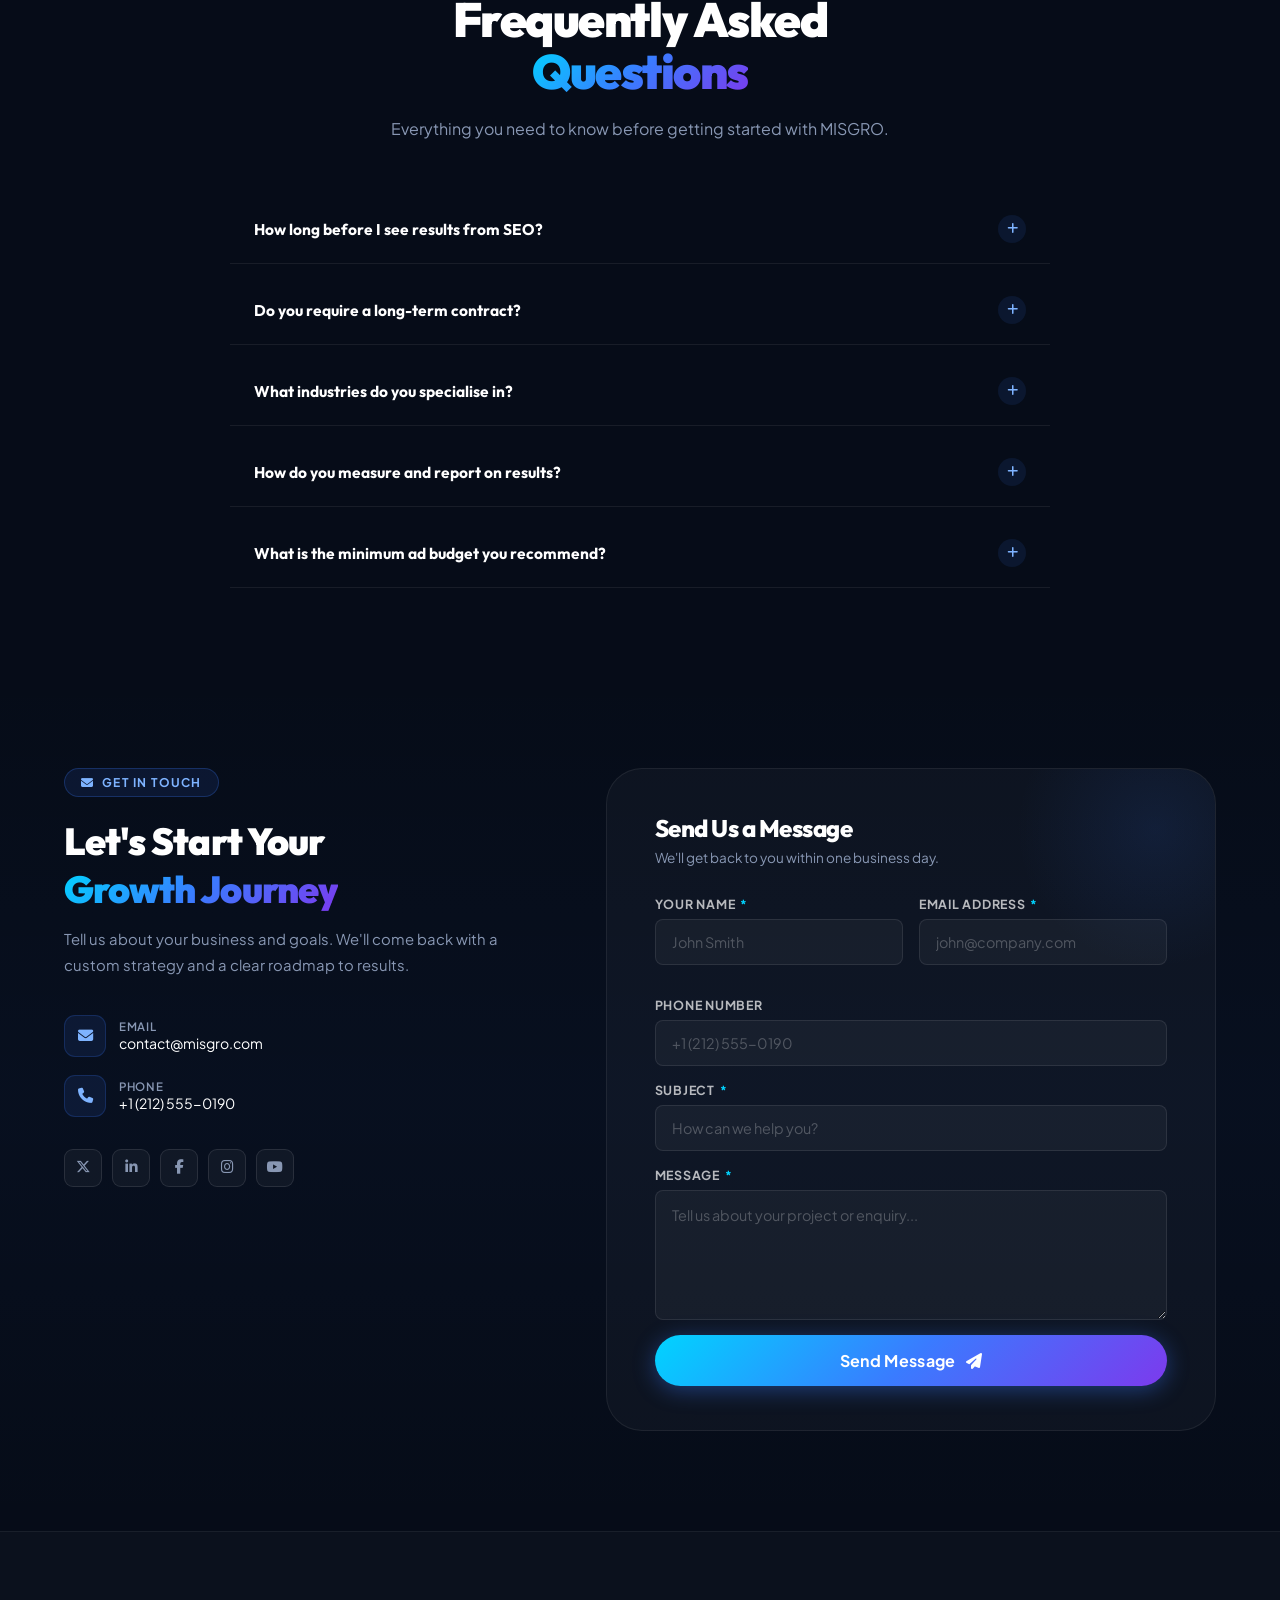
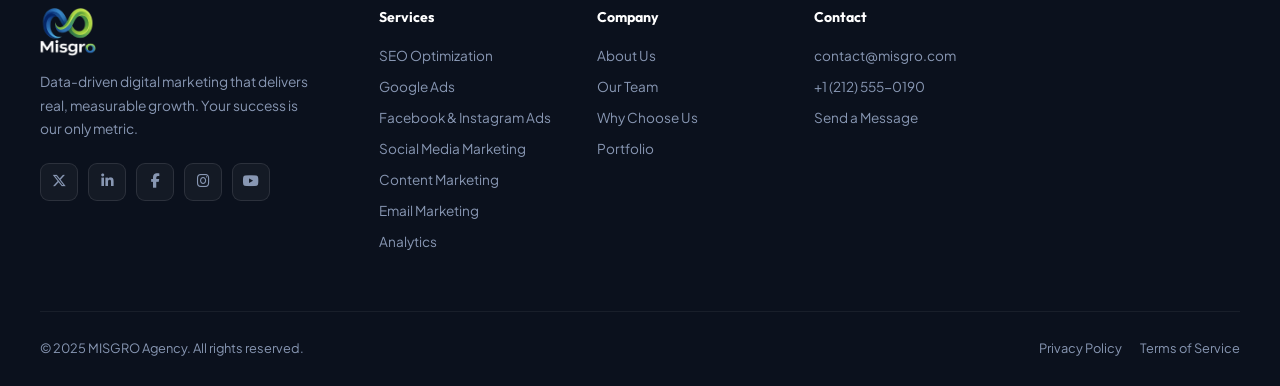
==== commit 973ea559: "Remove duplicate cursor elements from index.html and services.html Both pages had cursor and cursorR" ====
--- a/index.html
+++ b/index.html
@@ -13,10 +13,6 @@
 <body>
 <div id="cursor" class="cursor"></div>
 <div id="cursorRing" class="cursor-ring"></div>
-
-
-<div class="cursor" id="cursor"></div>
-<div class="cursor-ring" id="cursorRing"></div>
 
 <!-- Back to top -->
 <a href="#" class="back-top" id="backTop" aria-label="Back to top"><i class="fas fa-arrow-up"></i></a>
--- a/assets/styles.css
+++ b/assets/styles.css
@@ -893,10 +893,12 @@
 .social-row{display:flex;gap:10px}
 .soc-btn{
   width:42px;height:42px;
+  display:flex;align-items:center;justify-content:center;
   background:rgba(255,255,255,.04);
   border:1px solid rgba(255,255,255,.1);
   border-radius:11px;
   color:var(--muted);font-size:.95rem;
+  transition:all var(--trans);
 }
 .soc-btn:hover{background:var(--grad);border-color:transparent;color:#fff;transform:translateY(-3px)}
 
@@ -915,7 +917,7 @@
 }
 
 /* Form fields */
-.field:last-of-type{margin-bottom:0}
+.field:last-of-type{margin-bottom:15px}
 .field label span{color:var(--c1);margin-left:2px}
 .field input,.field select,.field textarea{
   border:1.5px solid rgba(255,255,255,.09);
@@ -1032,8 +1034,10 @@
 }
 .faq-ico{
   width:32px;height:32px;flex-shrink:0;
+  display:flex;align-items:center;justify-content:center;
   background:rgba(255,255,255,.05);border-radius:8px;
   font-size:.8rem;color:var(--muted);
+  transition:all var(--trans);
 }
 .faq-item.open .faq-ico{background:var(--grad);color:#fff;transform:rotate(45deg)}
 .faq-a{
@@ -1522,8 +1526,9 @@
   box-shadow:0 32px 80px rgba(0,0,0,.55),0 0 0 1px rgba(255,255,255,.06);
 }
 .ph-img-main img{
+  display:block;
+  width:100%;height:100%;
   object-fit:cover;object-position:center;
-  display:block;
   filter:brightness(.85) contrast(1.05);
   transition:transform 7s ease;
 }
@@ -1537,13 +1542,19 @@
 
 /* Bottom-right tall image */
 .ph-img-b{
+  position:absolute;
   bottom:0;right:0;
   width:46%;height:72%;
+  border-radius:var(--r-lg);
+  overflow:hidden;
   box-shadow:0 24px 64px rgba(0,0,0,.5),0 0 0 1px rgba(255,255,255,.06);
 }
 .ph-img-b img{
+  display:block;
+  width:100%;height:100%;
   object-fit:cover;object-position:center top;
   filter:brightness(.8) contrast(1.05) saturate(.9);
+  transition:transform 7s ease;
 }
 .ph-img-b:hover img{transform:scale(1.04)}
 .ph-img-b::after{
@@ -1552,12 +1563,19 @@
 
 /* Small accent image — bottom-left */
 .ph-img-s{
+  position:absolute;
   bottom:0;left:0;
   width:46%;height:38%;
+  border-radius:var(--r-lg);
+  overflow:hidden;
   box-shadow:0 16px 48px rgba(0,0,0,.5),0 0 0 1px rgba(255,255,255,.06);
 }
 .ph-img-s img{
+  display:block;
+  width:100%;height:100%;
+  object-fit:cover;object-position:center;
   filter:brightness(.75) contrast(1.1) saturate(.85);
+  transition:transform 7s ease;
 }
 .ph-img-s::after{
   background:linear-gradient(135deg,rgba(0,212,255,.1),rgba(6,12,24,.45));
@@ -1977,6 +1995,7 @@
   border-radius: var(--r-lg);
   padding: 36px 32px;
   transition: border-color var(--trans), transform var(--trans);
+  display: grid;
 }
 .why-card::before {
   inset: 0;
@@ -2044,15 +2063,19 @@
   gap: 32px;
 }
 .wide-right {
+  display: flex;
   flex-direction: column;
   gap: 16px;
   min-width: 200px;
 }
 .metric-pill {
+  display: flex;
+  align-items: center;
   gap: 12px;
   background: rgba(255,255,255,.04);
   border: 1px solid rgba(255,255,255,.08);
   padding: 10px 18px;
+  border-radius: 8px;
   transition: border-color var(--trans);
 }
 .why-card:hover .metric-pill { border-color: rgba(58,123,255,.25); }
@@ -2083,7 +2106,9 @@
 
 .check-list { margin-top: 18px; display: flex; flex-direction: column; gap: 12px; }
 .check-item {
+  display: flex;
   align-items: flex-start;
+  gap: 10px;
   font-size: .88rem;
   line-height: 1.5;
 }
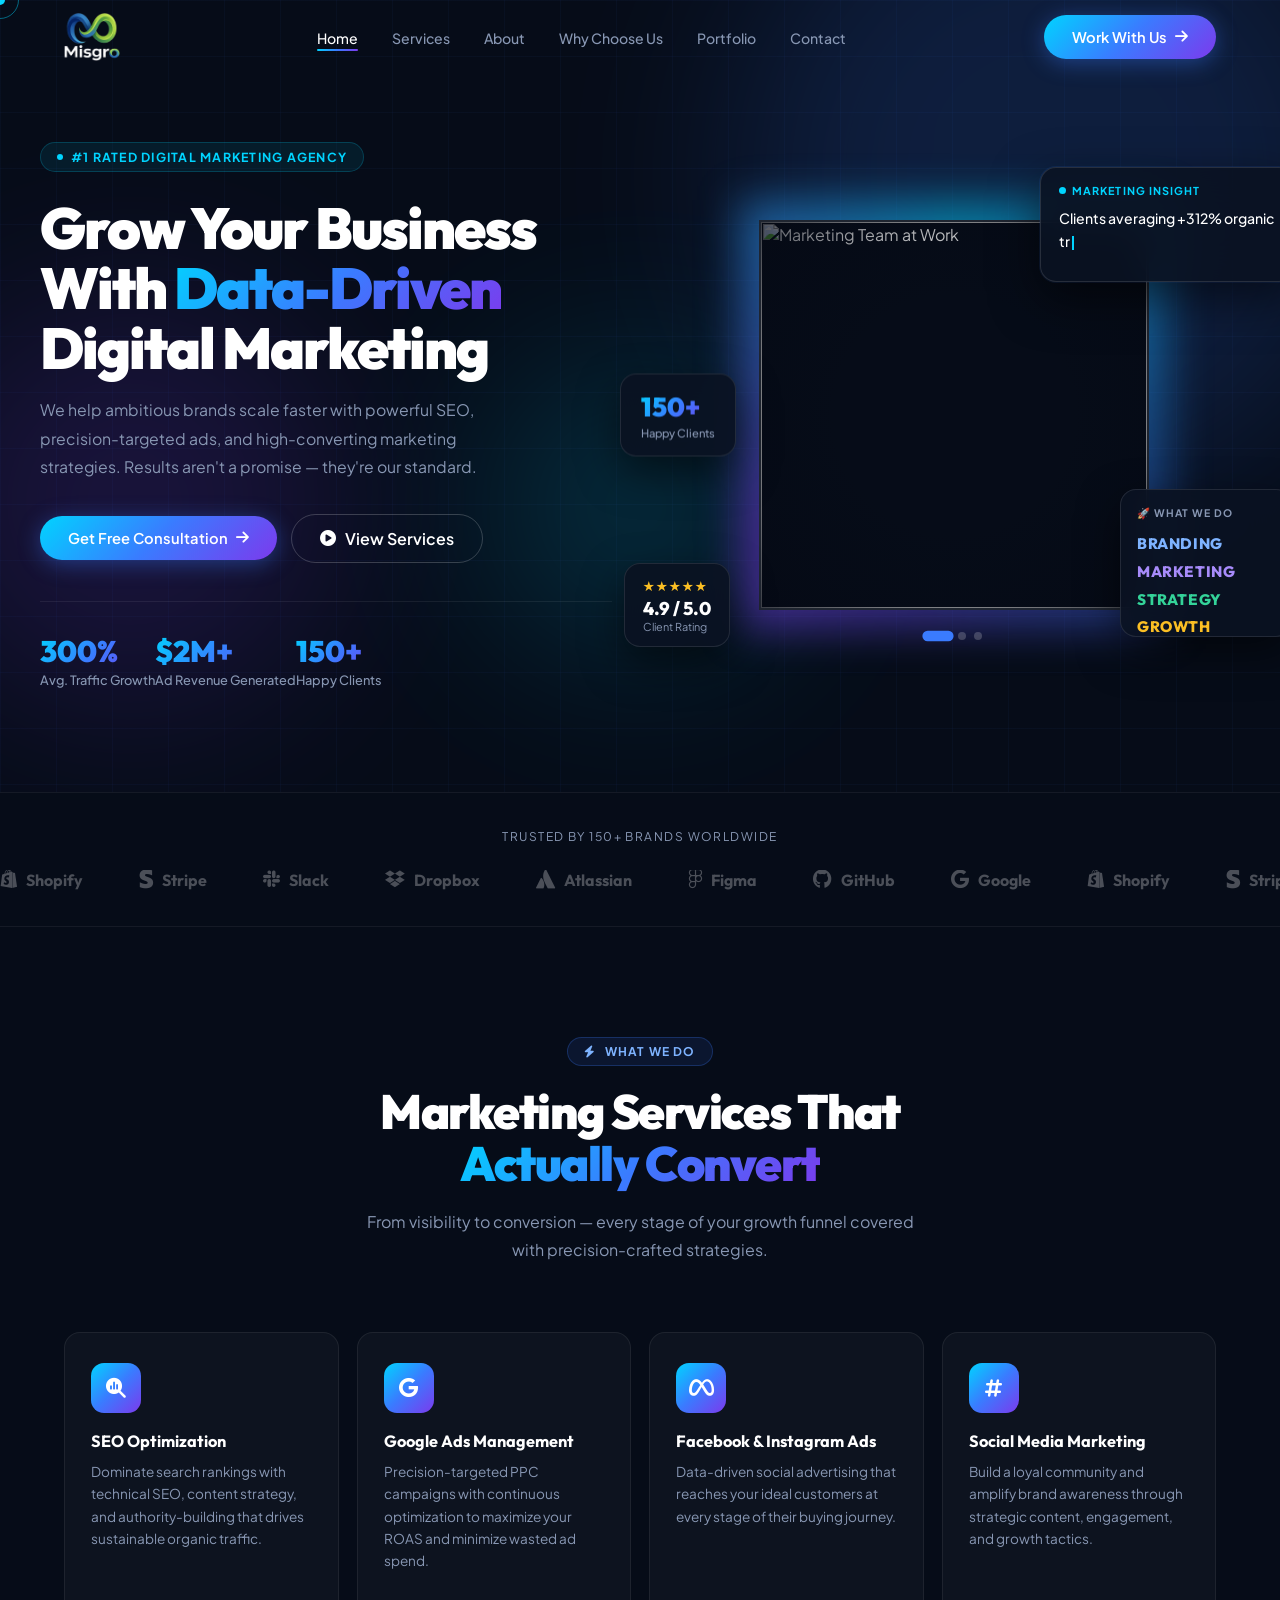
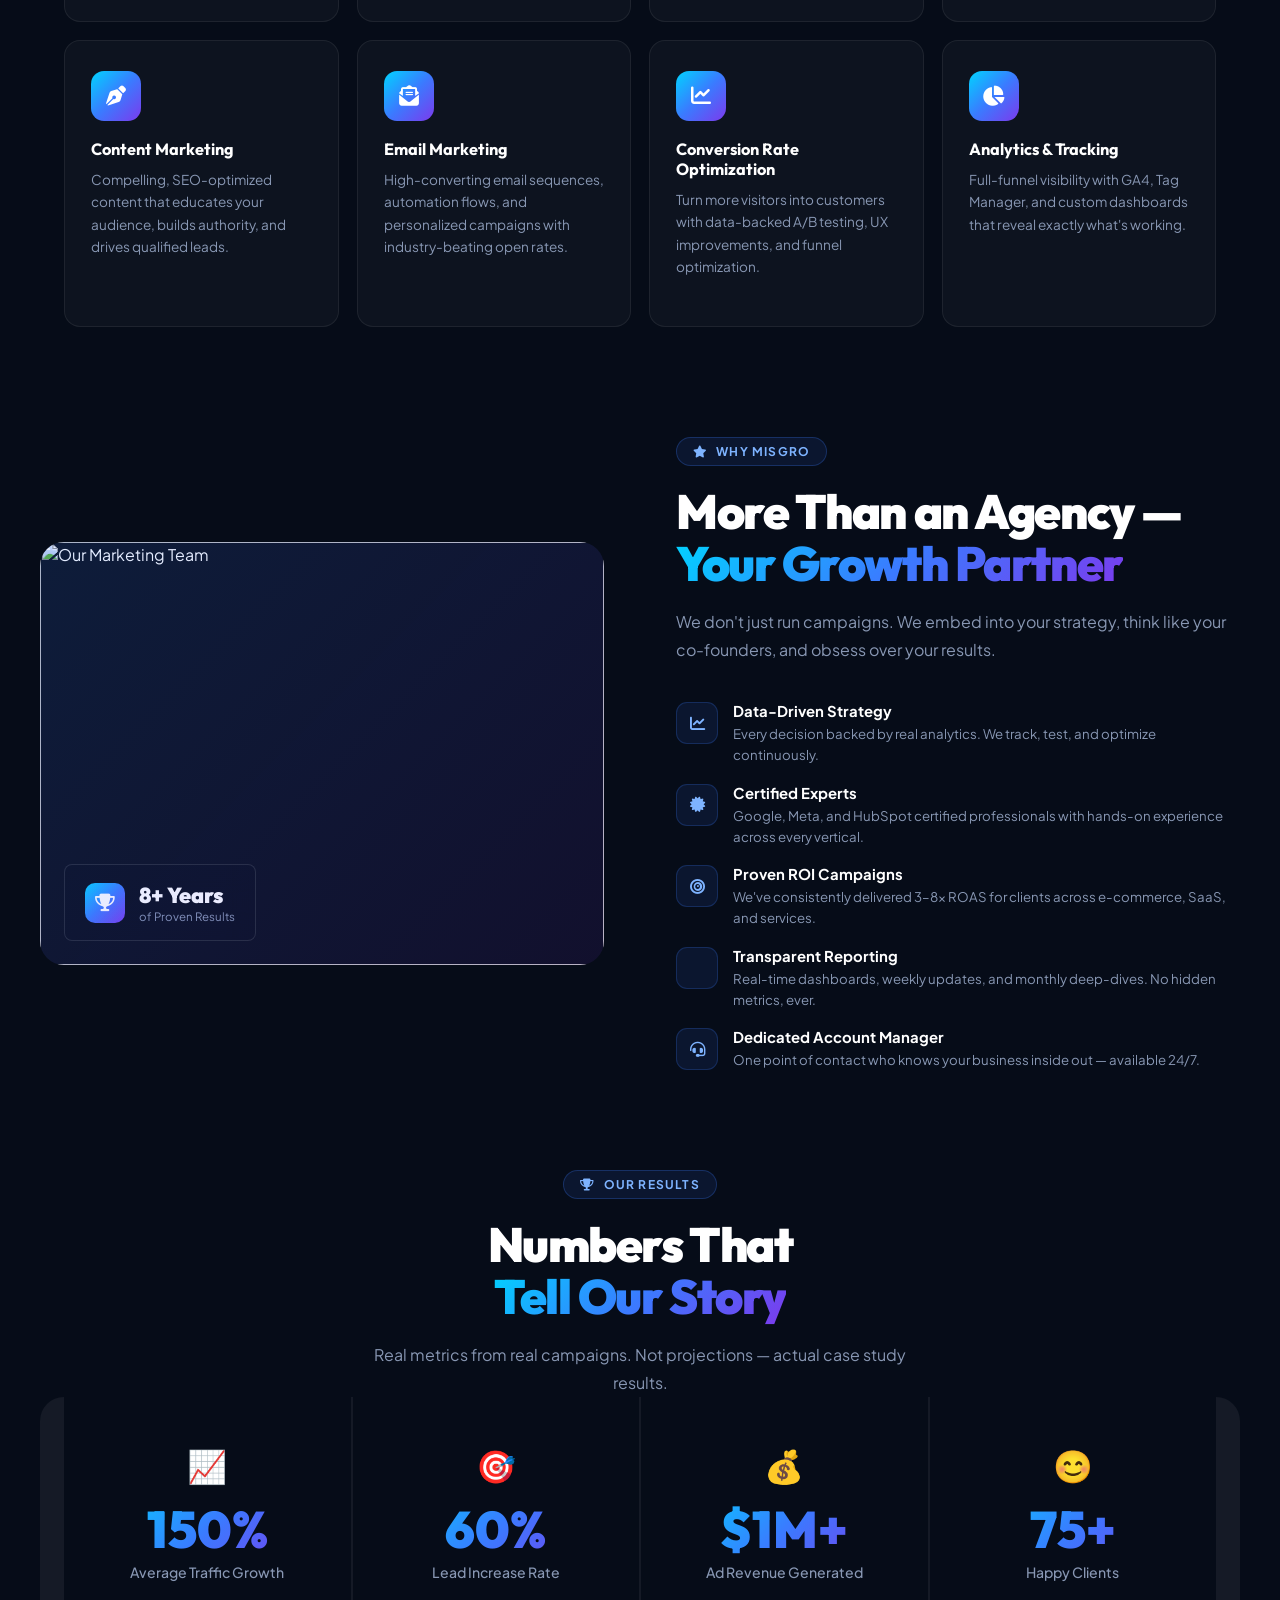
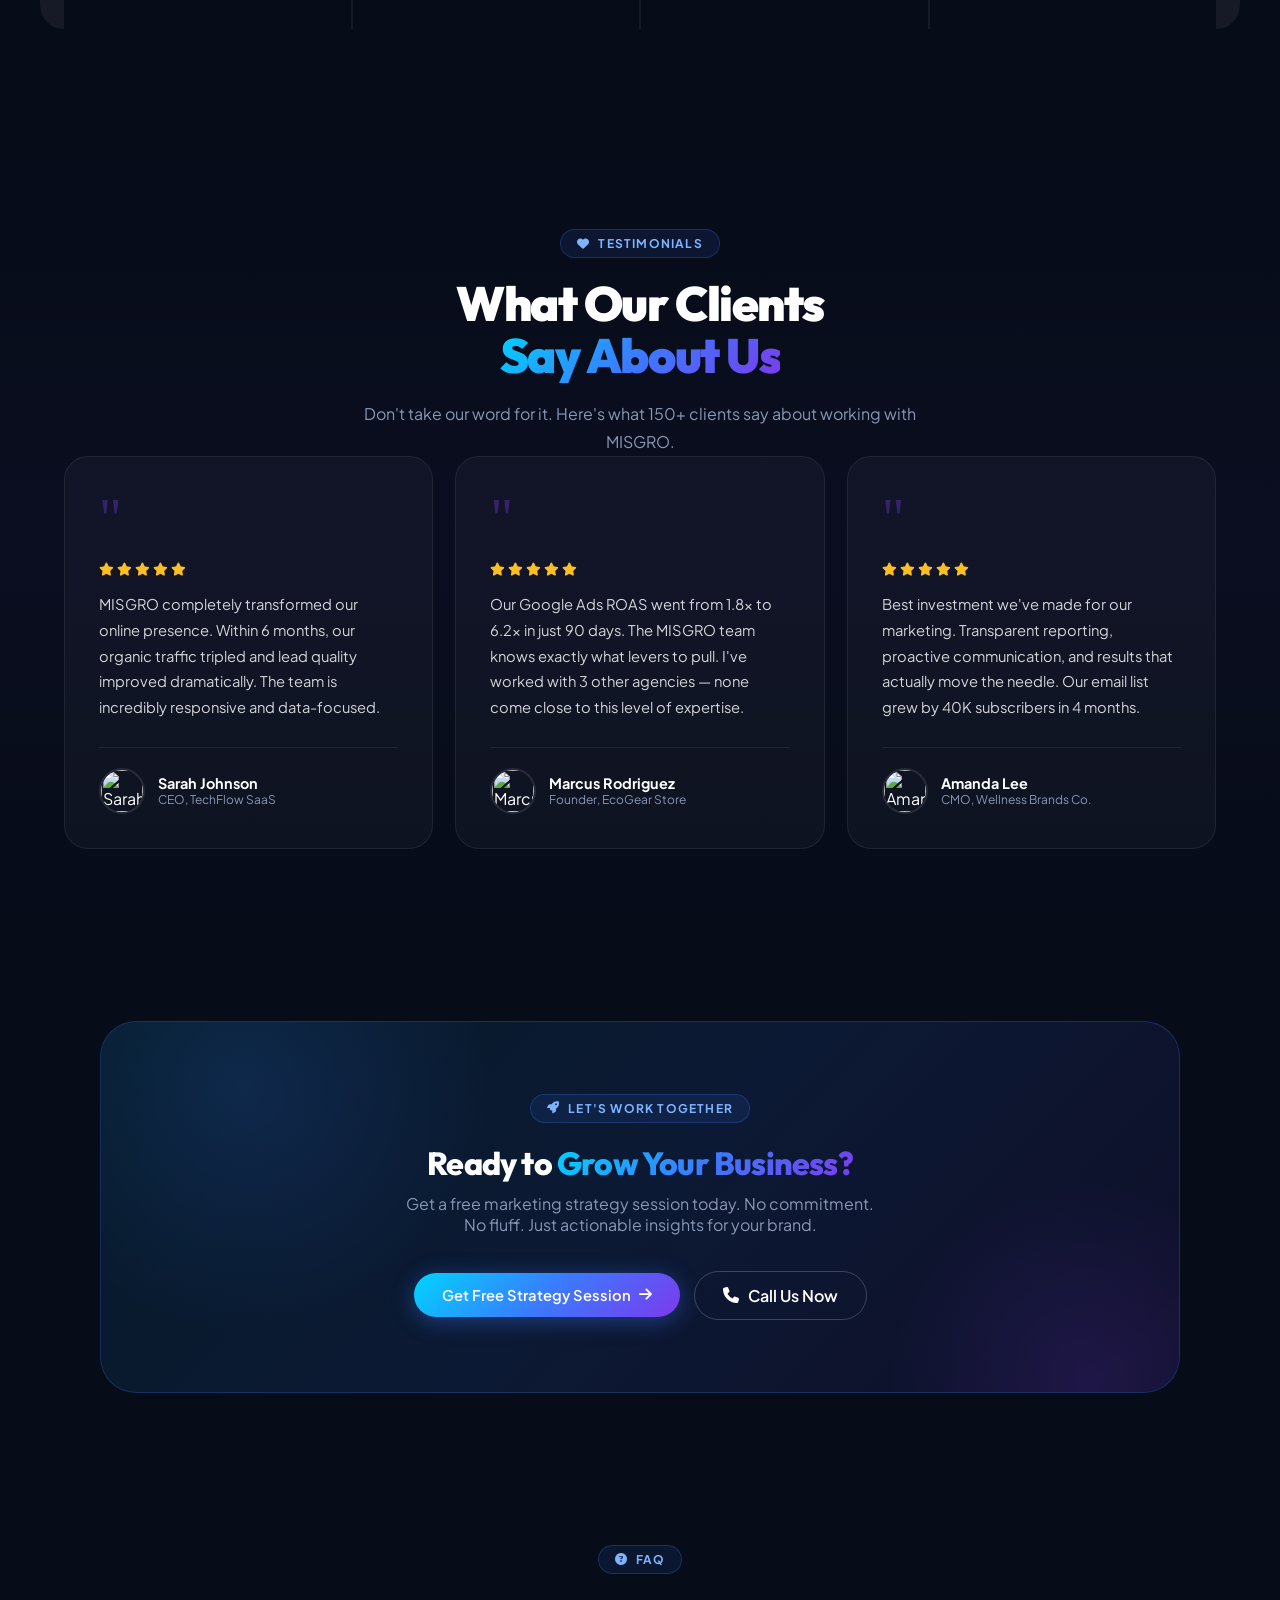
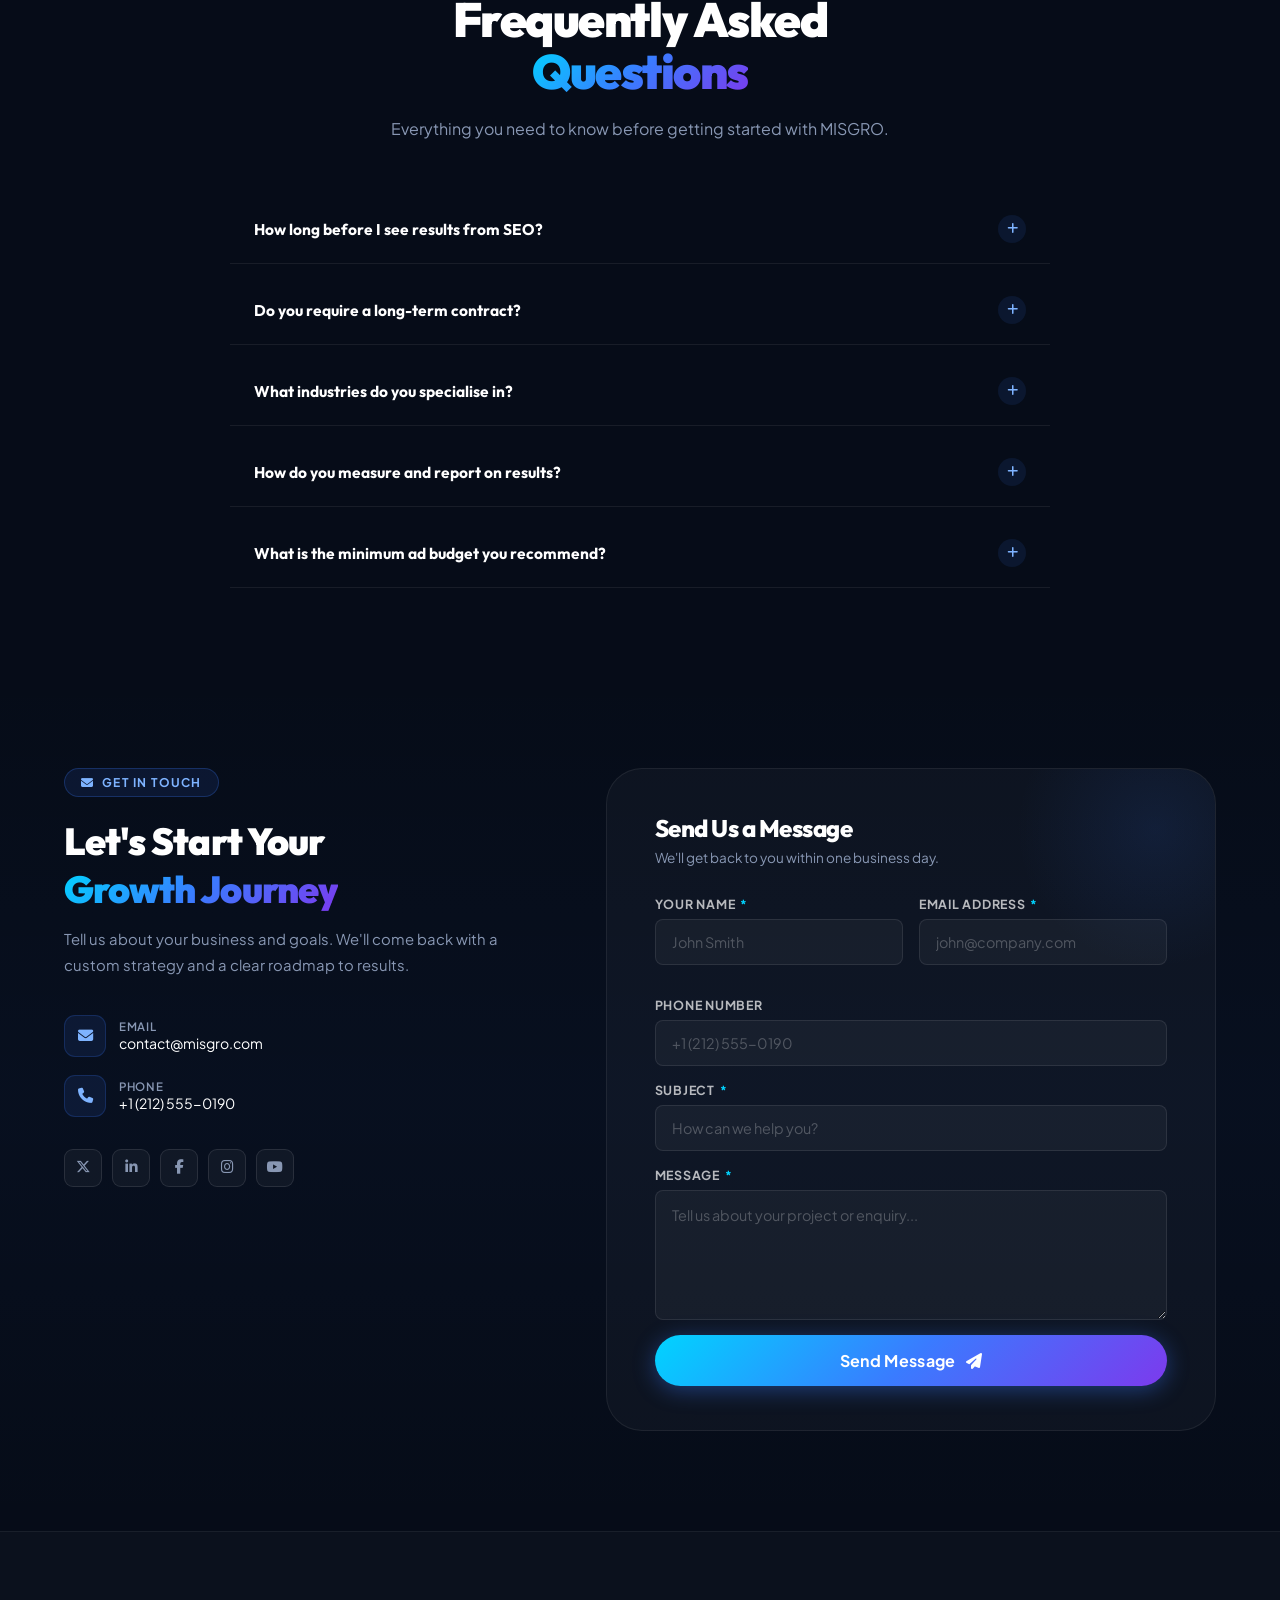
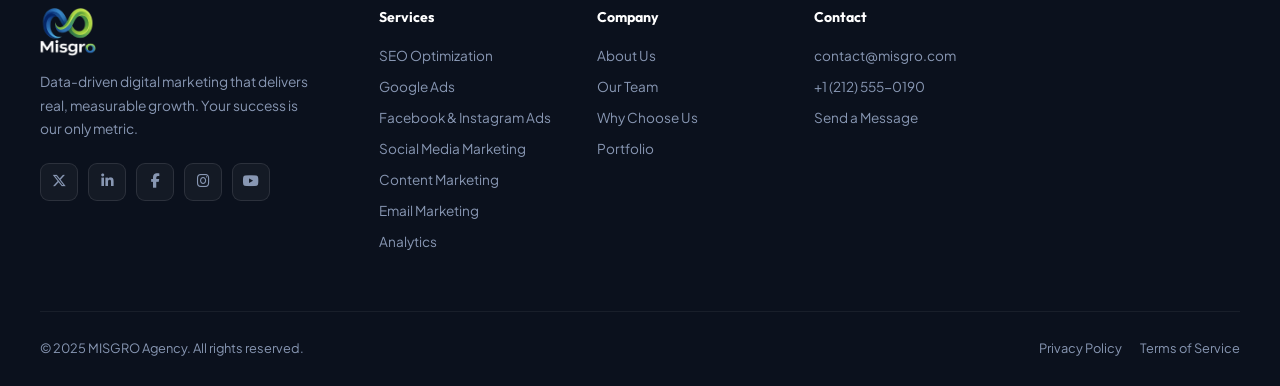
==== commit deebb85b: "Remove stray </div> from all 6 pages causing HTML parse errors https://claude.ai/code/session_01VNQ3" ====
--- a/index.html
+++ b/index.html
@@ -16,8 +16,6 @@
 
 <!-- Back to top -->
 <a href="#" class="back-top" id="backTop" aria-label="Back to top"><i class="fas fa-arrow-up"></i></a>
-  
-</div>
 
 <!-- Mobile menu -->
 <div class="mob" id="mob">
--- a/assets/styles.css
+++ b/assets/styles.css
@@ -77,7 +77,7 @@
 .nav-l a:hover,.nav-l a.act{color:#fff}
 .nav-l a.act::after,.nav-l a:hover::after{transform:scaleX(1)}
 .nav-r{display:flex;align-items:center;gap:10px}
-.hbg{display:none;flex-direction:column;gap:5px;padding:8px}
+.hbg{display:none;flex-direction:column;gap:5px;padding:8px;background:transparent;border:none;cursor:pointer}
 .hbg span{width:24px;height:2px;background:#fff;border-radius:2px;transition:all var(--trans)}
 
 /* Mobile menu */
@@ -121,7 +121,7 @@
 
 /* Glowing circle */
 .hv-wrap{position:relative;width:390px;height:390px;flex-shrink:0}
-.hv-ring{position:absolute;inset:-20px;border-radius:50%;background:conic-gradient(from 0deg,rgba(0,212,255,.5) 0deg,rgba(58,123,255,.35) 120deg,rgba(124,58,237,.5) 240deg,rgba(0,212,255,.5) 360deg);filter:blur(20px);animation:spin-ring 7s linear infinite;z-index:0}
+.hv-ring{position:absolute;inset:-20px;border-radius:0;background:conic-gradient(from 0deg,rgba(0,212,255,.5) 0deg,rgba(58,123,255,.35) 120deg,rgba(124,58,237,.5) 240deg,rgba(0,212,255,.5) 360deg);filter:blur(20px);animation:spin-ring 7s linear infinite;z-index:0}
 @keyframes spin-ring{to{transform:rotate(360deg)}}
 .hv-circle{position:absolute;inset:0;border-radius:0;overflow:hidden;border:2px solid rgba(255,255,255,.1);z-index:1;background:#060C18}
 .hv-circle::after{content:'';position:absolute;inset:0;border-radius:0;background:radial-gradient(circle,transparent 42%,rgba(5,9,20,.7) 100%);z-index:3;pointer-events:none}
@@ -406,8 +406,9 @@
   .hv-rating{left:-28px}
 }
 @media(max-width:768px){
-  .nav-l,.nav-r{display:none}
-  .hbg{display:flex}
+  nav{background:rgba(6,12,24,.97)!important;backdrop-filter:blur(22px);-webkit-backdrop-filter:blur(22px)}
+  .nav-l,.nav-r{display:none!important}
+  .hbg{display:flex!important;flex-direction:column;gap:5px;padding:8px;background:transparent;border:none;cursor:pointer}
   .hero-inner{grid-template-columns:1fr}
   .hero-visual{display:none}
   .hero{padding-top:96px}
@@ -779,7 +780,7 @@
   .ft{grid-template-columns:1fr 1fr;gap:36px}
 }
 @media(max-width:768px){
-  .nav-l,.nav-r{display:none}.hbg{display:flex}
+  .nav-l,.nav-r{display:none!important}.hbg{display:flex!important}
   .hv{height:300px}.fc1,.fc4{display:none}
   .tlr{grid-template-columns:1fr}
   .tlc{flex-direction:row;margin-bottom:10px}.tly{margin-top:0;margin-left:10px}
@@ -1468,6 +1469,8 @@
   padding:110px 24px 80px;
   display:flex;
   align-items:center;
+  position:relative;
+  overflow:hidden;
 }
 .page-hero-bg{position:absolute;inset:0;z-index:0}
 .ph-blob{position:absolute;border-radius:50%;filter:blur(110px);opacity:.13;animation:blob-float 11s ease-in-out infinite}
@@ -1649,12 +1652,21 @@
   .ph-title{font-size:2.2rem}
 }
 
+@media(max-width:768px){
+  .stats-bar{padding:16px 0}
+  .stats-bar-track{gap:40px}
+  .sb-icon{width:28px;height:28px;font-size:.75rem}
+  .sb-val{font-size:.95rem}
+  .sb-lbl{font-size:.7rem}
+}
+
 /* Scrolling stats bar */
 .stats-bar{
   border-top:1px solid rgba(255,255,255,.06);
   border-bottom:1px solid rgba(255,255,255,.06);
-  padding:22px 24px;
+  padding:22px 0;
   z-index:2;
+  overflow:hidden;
 }
 .stats-bar-track{display:flex;gap:72px;animation:sb-scroll 22s linear infinite;width:max-content}
 .stats-bar-track:hover{animation-play-state:paused}
@@ -1804,7 +1816,7 @@
 /* ═══════════════════════════════
    MINI CASE STUDIES
 */
-.cases{padding:100px 24px;background:linear-gradient(180deg,transparent,rgba(0,212,255,.03),transparent)}
+.cases{padding:100px 24px;background:linear-gradient(180deg,transparent,rgba(0,212,255,.03),transparent);overflow:hidden}
 .cases-head{max-width:1200px;margin:0 auto 52px;display:flex;justify-content:space-between;align-items:flex-end}
 .cases-grid{max-width:1200px;margin:0 auto;display:grid;grid-template-columns:repeat(3,1fr);gap:22px}
 .case-card{
@@ -1880,9 +1892,11 @@
 @media(max-width:768px){
   .nav-links,.nav-cta{display:none}
   .hamburger{display:flex}
+  .svc-tabs{display:none}
   .process-steps{grid-template-columns:1fr}
   .tools-grid{grid-template-columns:repeat(3,1fr)}
   .cases-head{flex-direction:column;align-items:flex-start;gap:14px}
+  .cases-grid{grid-template-columns:1fr!important}
   .svc-section{padding:72px 24px}
 }
 @media(max-width:480px){
@@ -2195,3 +2209,11 @@
   #bt{right:14px;bottom:14px}.ft{grid-template-columns:1fr 1fr}
 }
 @media(max-width:480px){.ft{grid-template-columns:1fr}}
+
+
+
+/* custom by arif */
+.why-card.reveal.visible
+ {
+    margin-top: 45px;
+}
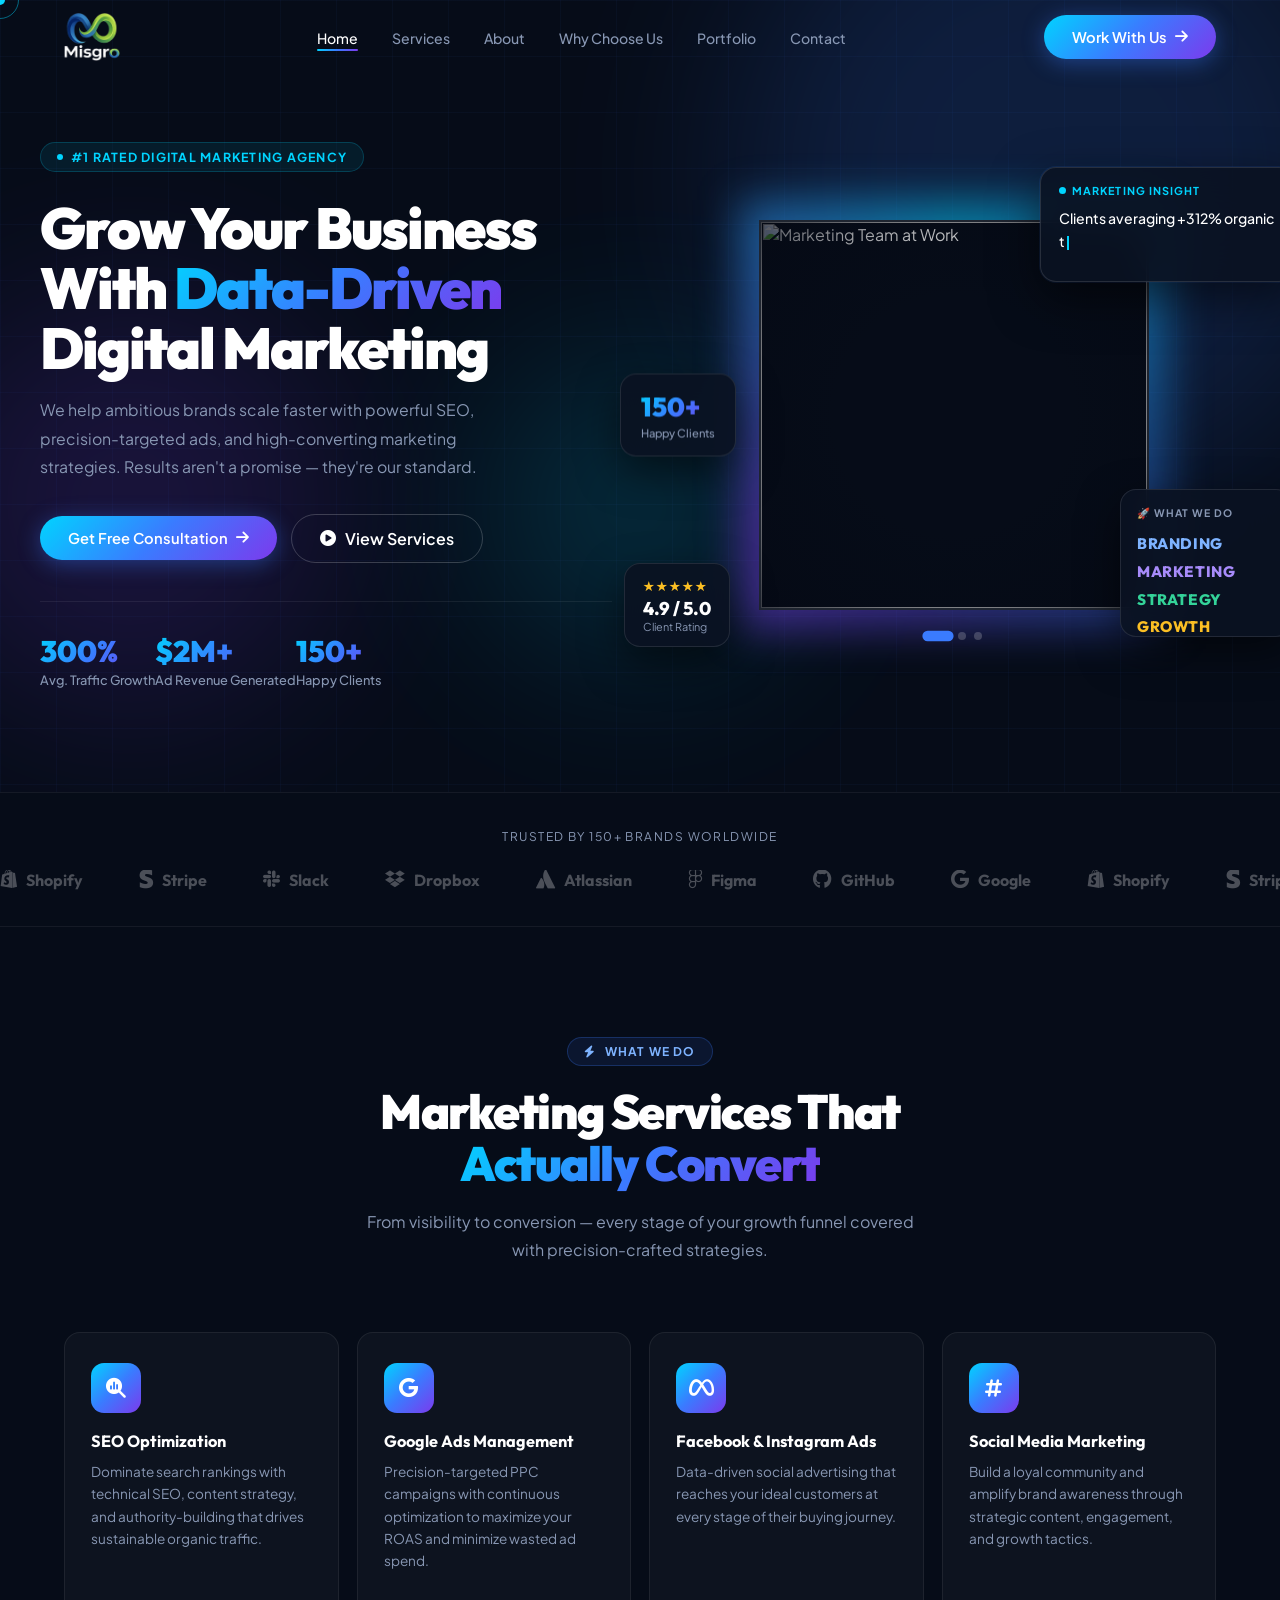
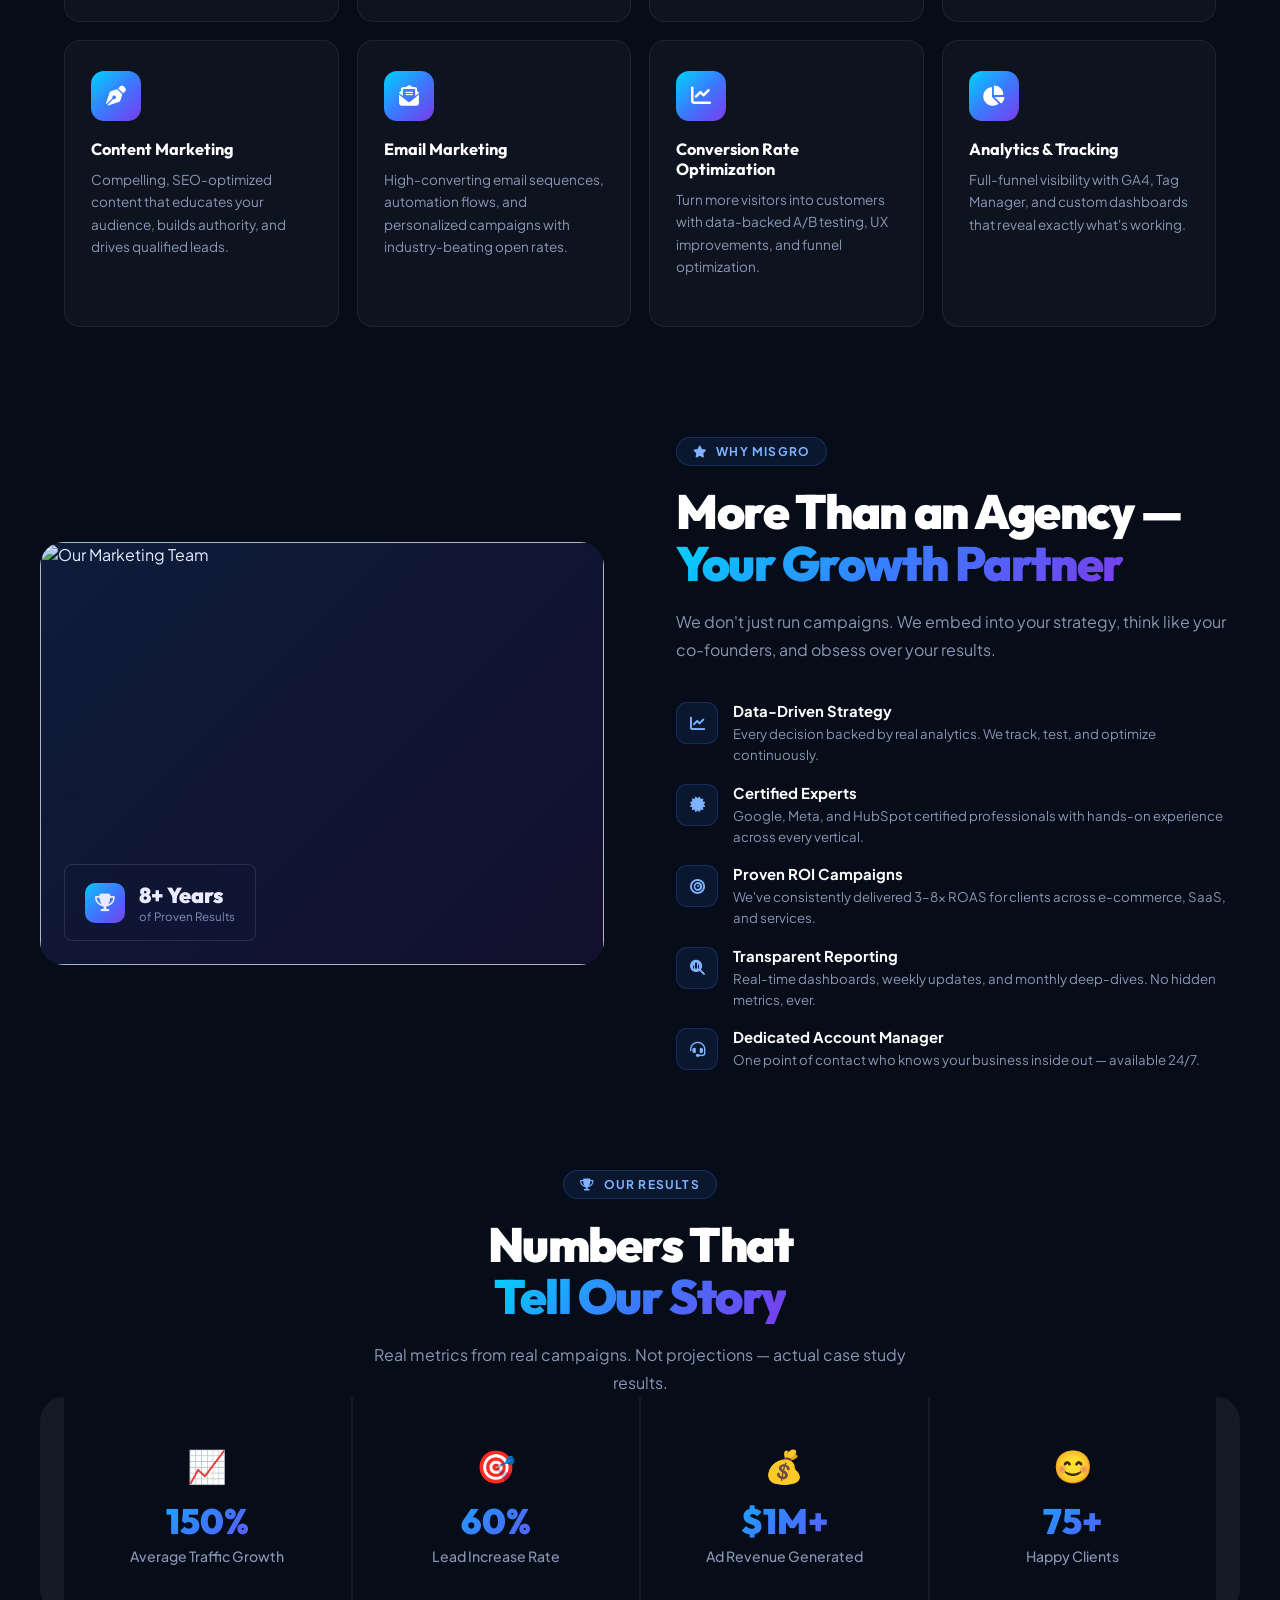
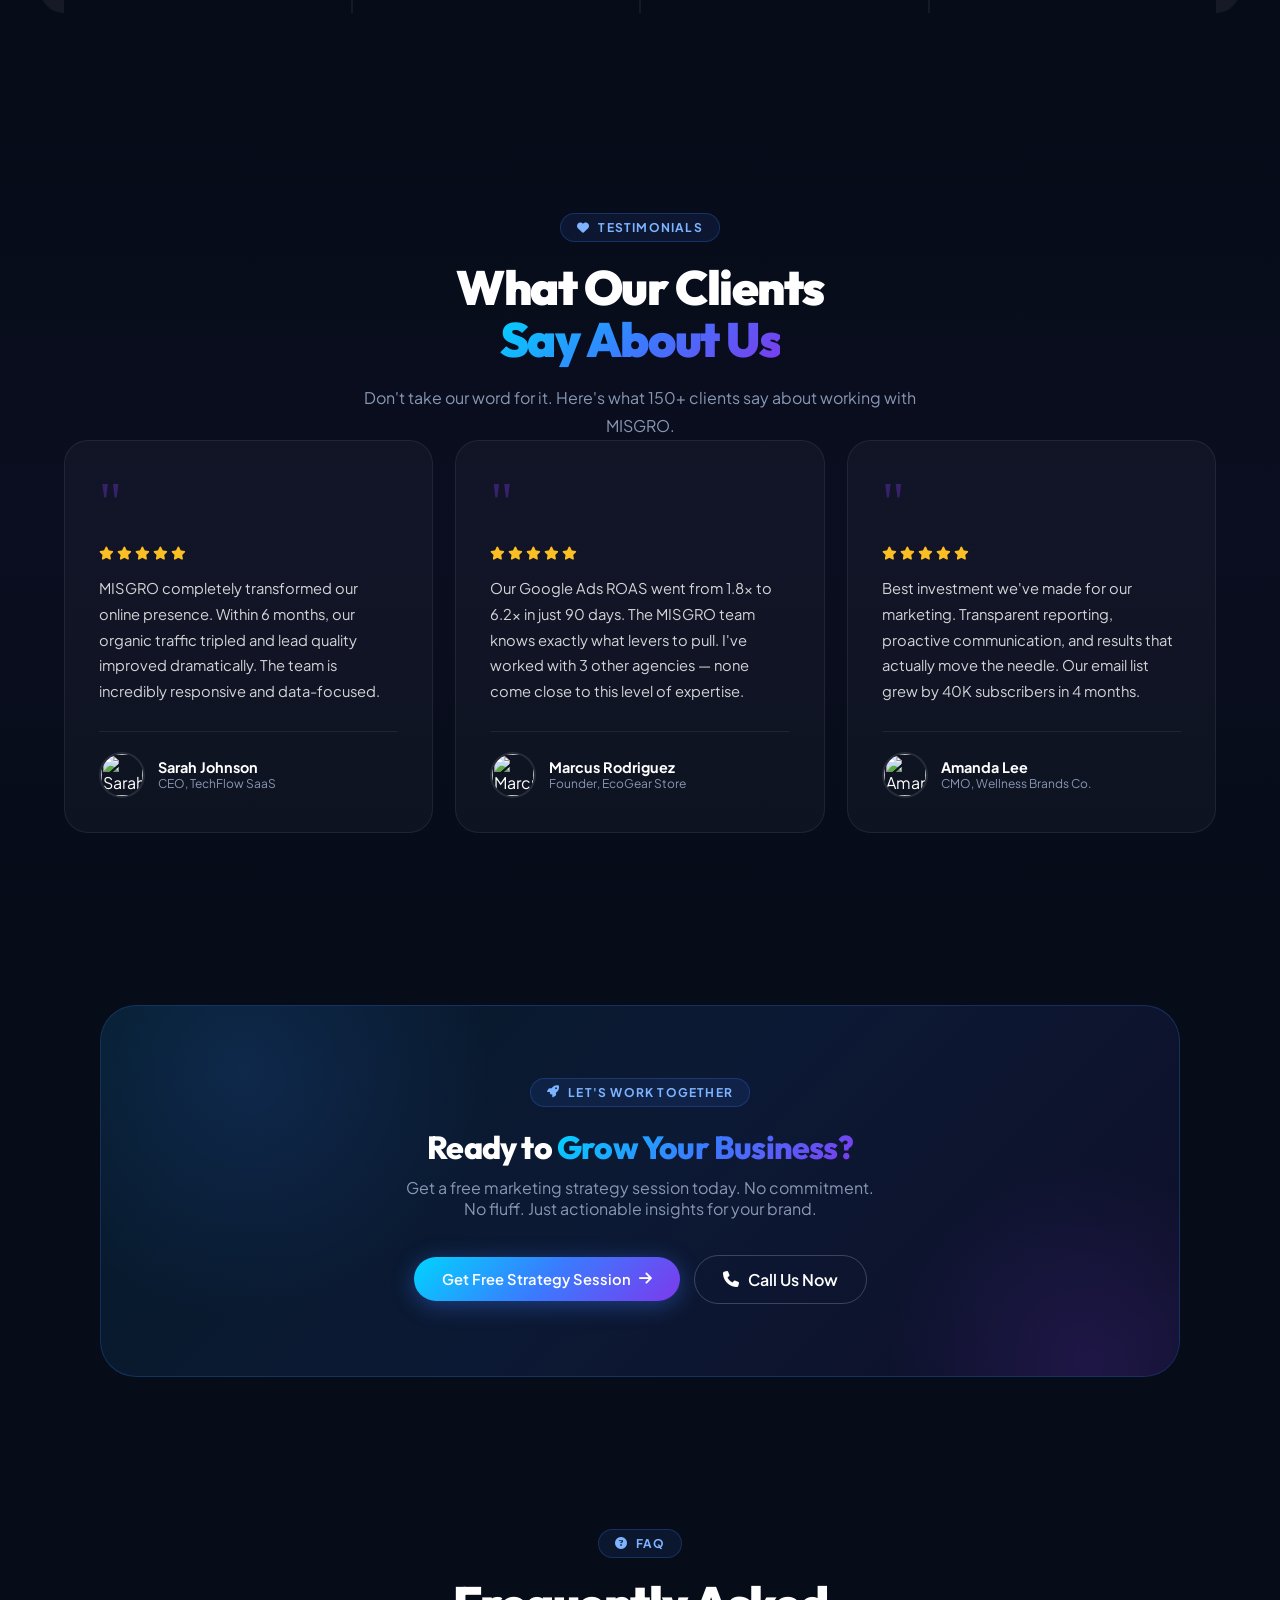
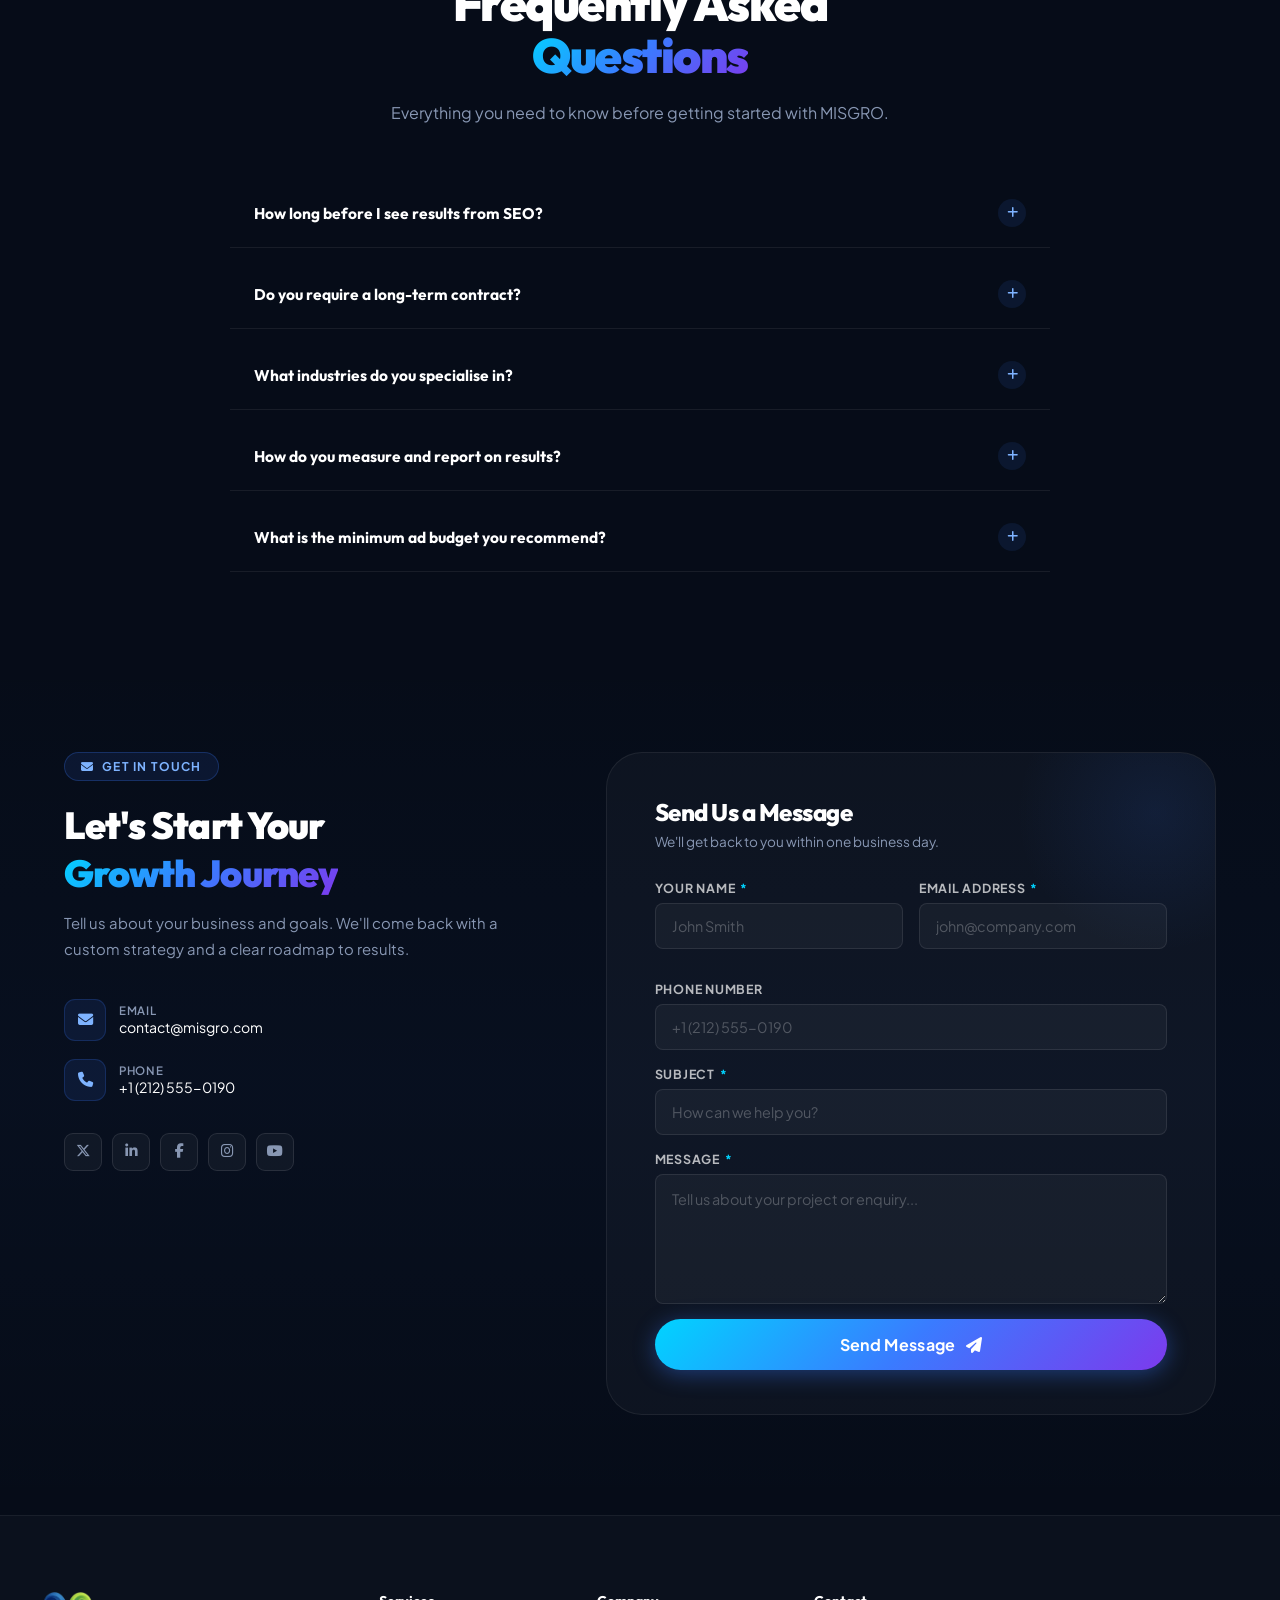
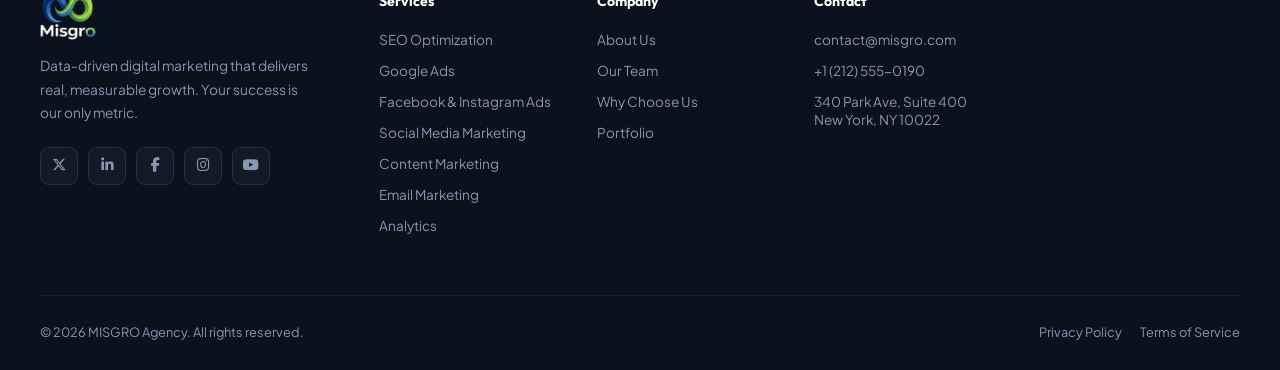
==== commit 2f2b1ebc: "menual update" ====
--- a/index.html
+++ b/index.html
@@ -254,7 +254,7 @@
           <div><div class="wf-title">Proven ROI Campaigns</div><div class="wf-desc">We've consistently delivered 3–8× ROAS for clients across e-commerce, SaaS, and services.</div></div>
         </div>
         <div class="wf-item">
-          <div class="wf-icon"><i class="fas fa-file-chart-column"></i></div>
+          <div class="wf-icon"><i class="fas fa-magnifying-glass-chart"></i></div>
           <div><div class="wf-title">Transparent Reporting</div><div class="wf-desc">Real-time dashboards, weekly updates, and monthly deep-dives. No hidden metrics, ever.</div></div>
         </div>
         <div class="wf-item">
@@ -523,7 +523,7 @@
   </div>
 </section>
 
-<!-- ══════════════ FOOTER ══════════════ -->
+<!-- ════════ FOOTER ════════ -->
 <footer class="footer">
   <div class="footer-top">
     <div class="footer-brand">
@@ -556,6 +556,7 @@
         <li><a href="about.html#team">Our Team</a></li>
         <li><a href="why-choose-us.html">Why Choose Us</a></li>
         <li><a href="portfolio.html">Portfolio</a></li>
+
       </ul>
     </div>
     <div class="footer-col">
@@ -563,12 +564,13 @@
       <ul class="footer-links">
         <li><a href="mailto:contact@misgro.com">contact@misgro.com</a></li>
         <li><a href="tel:+12125550190">+1 (212) 555-0190</a></li>
-        <li><a href="contact.html">Send a Message</a></li>
+        
+        <li><a href="#">340 Park Ave, Suite 400<br/>New York, NY 10022</a></li>
       </ul>
     </div>
   </div>
   <div class="footer-bottom">
-    <div class="footer-legal">&copy; 2025 MISGRO Agency. All rights reserved.</div>
+    <div class="footer-legal">&copy; 2026 MISGRO Agency. All rights reserved.</div>
     <div class="footer-legal-links">
       <a href="#">Privacy Policy</a>
       <a href="#">Terms of Service</a>
--- a/assets/styles.css
+++ b/assets/styles.css
@@ -258,7 +258,7 @@
 .counter-cell::before{content:'';position:absolute;inset:0;background:var(--grad);opacity:0;transition:opacity var(--trans)}
 .counter-cell:hover::before{opacity:.03}
 .counter-ico{font-size:2rem;margin-bottom:18px;display:block}
-.counter-val{font-family:var(--font-h);font-size:3.2rem;font-weight:900;line-height:1;background:var(--grad);-webkit-background-clip:text;-webkit-text-fill-color:transparent;background-clip:text;margin-bottom:8px}
+.counter-val{font-family:var(--font-h);font-size:2.2rem;font-weight:900;line-height:1;background:var(--grad);-webkit-background-clip:text;-webkit-text-fill-color:transparent;background-clip:text;margin-bottom:8px}
 .counter-lbl{font-size:.88rem;color:var(--muted);font-weight:500}
 
 /* ════════════════════════════
@@ -792,8 +792,12 @@
   .fbot{flex-direction:column;gap:14px;text-align:center}
   #cur,
   #bt{right:14px;bottom:14px}.tl::before{left:24px}
-  .hfacts{flex-direction:column;gap:18px}
-  .hf{border-right:none;padding-right:0}
+  .hfacts{flex-direction:column;gap:14px}
+  .hf{border-right:none;border-bottom:1px solid rgba(255,255,255,.07);padding:0 0 14px 0}
+  .hf:last-child{border-bottom:none;padding:0}
+  .hv{overflow:hidden}
+  .sc2-v{font-size:1.9rem}
+  .sc2{padding:32px 18px}
 }
 @media(max-width:480px){
   .ft{grid-template-columns:1fr}.tgrid{grid-template-columns:1fr}
@@ -996,7 +1000,7 @@
 .sc{background:var(--ink);padding:48px 24px;text-align:center;position:relative;overflow:hidden;transition:background var(--trans)}
 .sc:hover{background:rgba(58,123,255,.065)}
 .sc-ico{font-size:1.9rem;margin-bottom:14px;display:block}
-.sc-v{font-family:var(--font-h);font-size:3rem;font-weight:900;line-height:1;background:var(--grad);-webkit-background-clip:text;-webkit-text-fill-color:transparent;background-clip:text;margin-bottom:7px}
+.sc-v{font-family:var(--font-h);font-size:2rem;font-weight:900;line-height:1;background:var(--grad);-webkit-background-clip:text;-webkit-text-fill-color:transparent;background-clip:text;margin-bottom:7px}
 .sc-l{font-size:.84rem;color:var(--muted);font-weight:500}
 
 /* ═══ HOW IT WORKS ═══ */
@@ -1288,7 +1292,7 @@
 .rb-cell::before{content:"";position:absolute;inset:0;background:var(--grad);opacity:0;transition:opacity var(--trans)}
 .rb-cell:hover::before{opacity:.03}
 .rb-ico{font-size:1.9rem;margin-bottom:14px;display:block;position:relative;z-index:1}
-.rb-val{font-family:var(--font-h);font-size:2.9rem;font-weight:900;line-height:1;background:var(--grad);-webkit-background-clip:text;-webkit-text-fill-color:transparent;background-clip:text;margin-bottom:6px;position:relative;z-index:1}
+.rb-val{font-family:var(--font-h);font-size:2.0rem;font-weight:900;line-height:1;background:var(--grad);-webkit-background-clip:text;-webkit-text-fill-color:transparent;background-clip:text;margin-bottom:6px;position:relative;z-index:1}
 .rb-label{font-size:.84rem;color:var(--muted);font-weight:500;position:relative;z-index:1;margin-bottom:6px}
 .rb-sub{font-size:.74rem;color:rgba(255,255,255,.3);position:relative;z-index:1}
 
@@ -1411,12 +1415,19 @@
 }
 @media(max-width:768px){
   .filter-tabs{gap:8px}
-  .cases-grid{grid-template-columns:1fr}
+  .cases-grid{grid-template-columns:1fr!important}
   .rb-grid{grid-template-columns:1fr 1fr}
   .ind-grid{grid-template-columns:1fr 1fr}
   .ps-steps{grid-template-columns:repeat(2,1fr)}
-  #bt{right:14px;bottom:14px}.hero-stats{flex-direction:column;gap:18px}
-  .hs{border-right:none;padding-right:0}
+  #bt{right:14px;bottom:14px}
+  .hv{height:260px;overflow:hidden}
+  .fc1,.fc2,.fc3,.fc4{display:none!important}
+  .hero-stats{flex-direction:column;gap:14px}
+  .hs{border-right:none;border-bottom:1px solid rgba(255,255,255,.07);padding:0 0 14px 0}
+  .hs:last-child{border-bottom:none;padding:0}
+  .feat-content{padding:28px 22px}
+  .feat-metrics{grid-template-columns:repeat(2,1fr)}
+  .feat-img{min-height:220px}
 }
 @media(max-width:480px){
   .rb-grid{grid-template-columns:1fr}
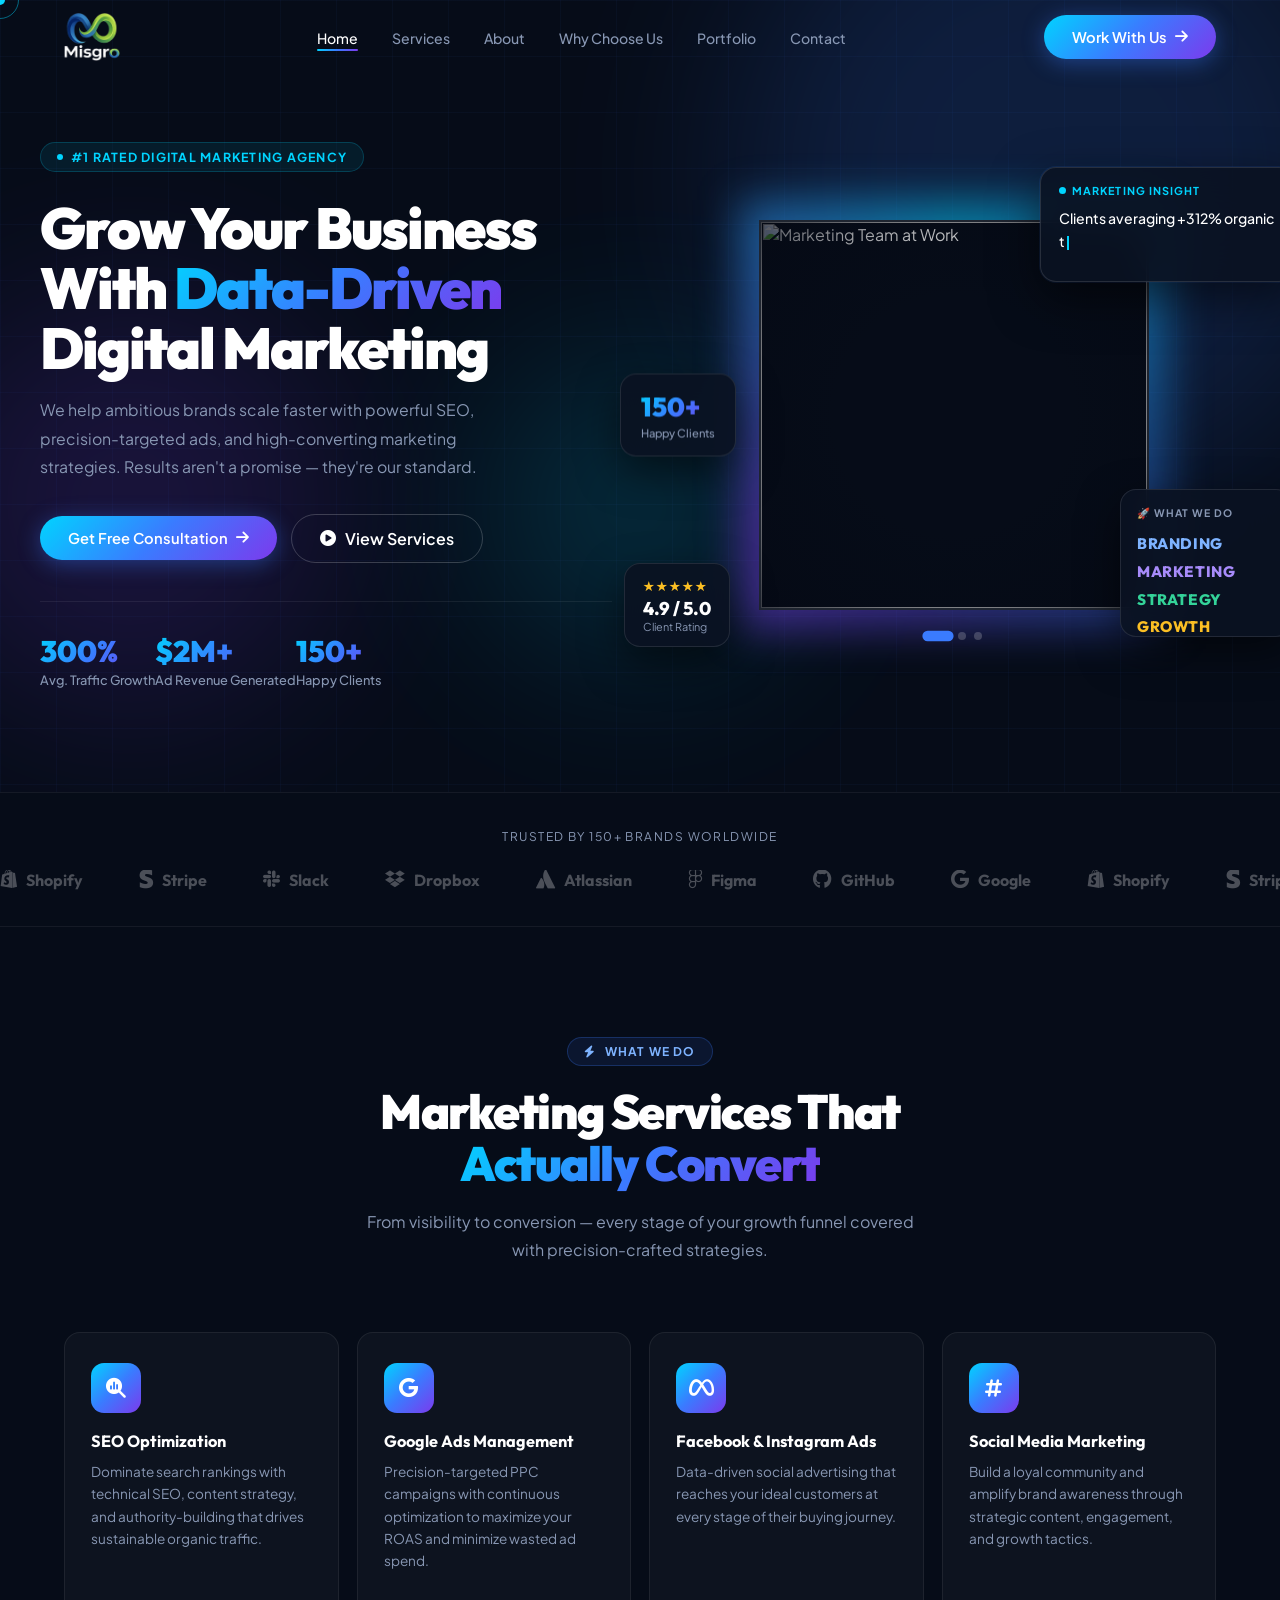
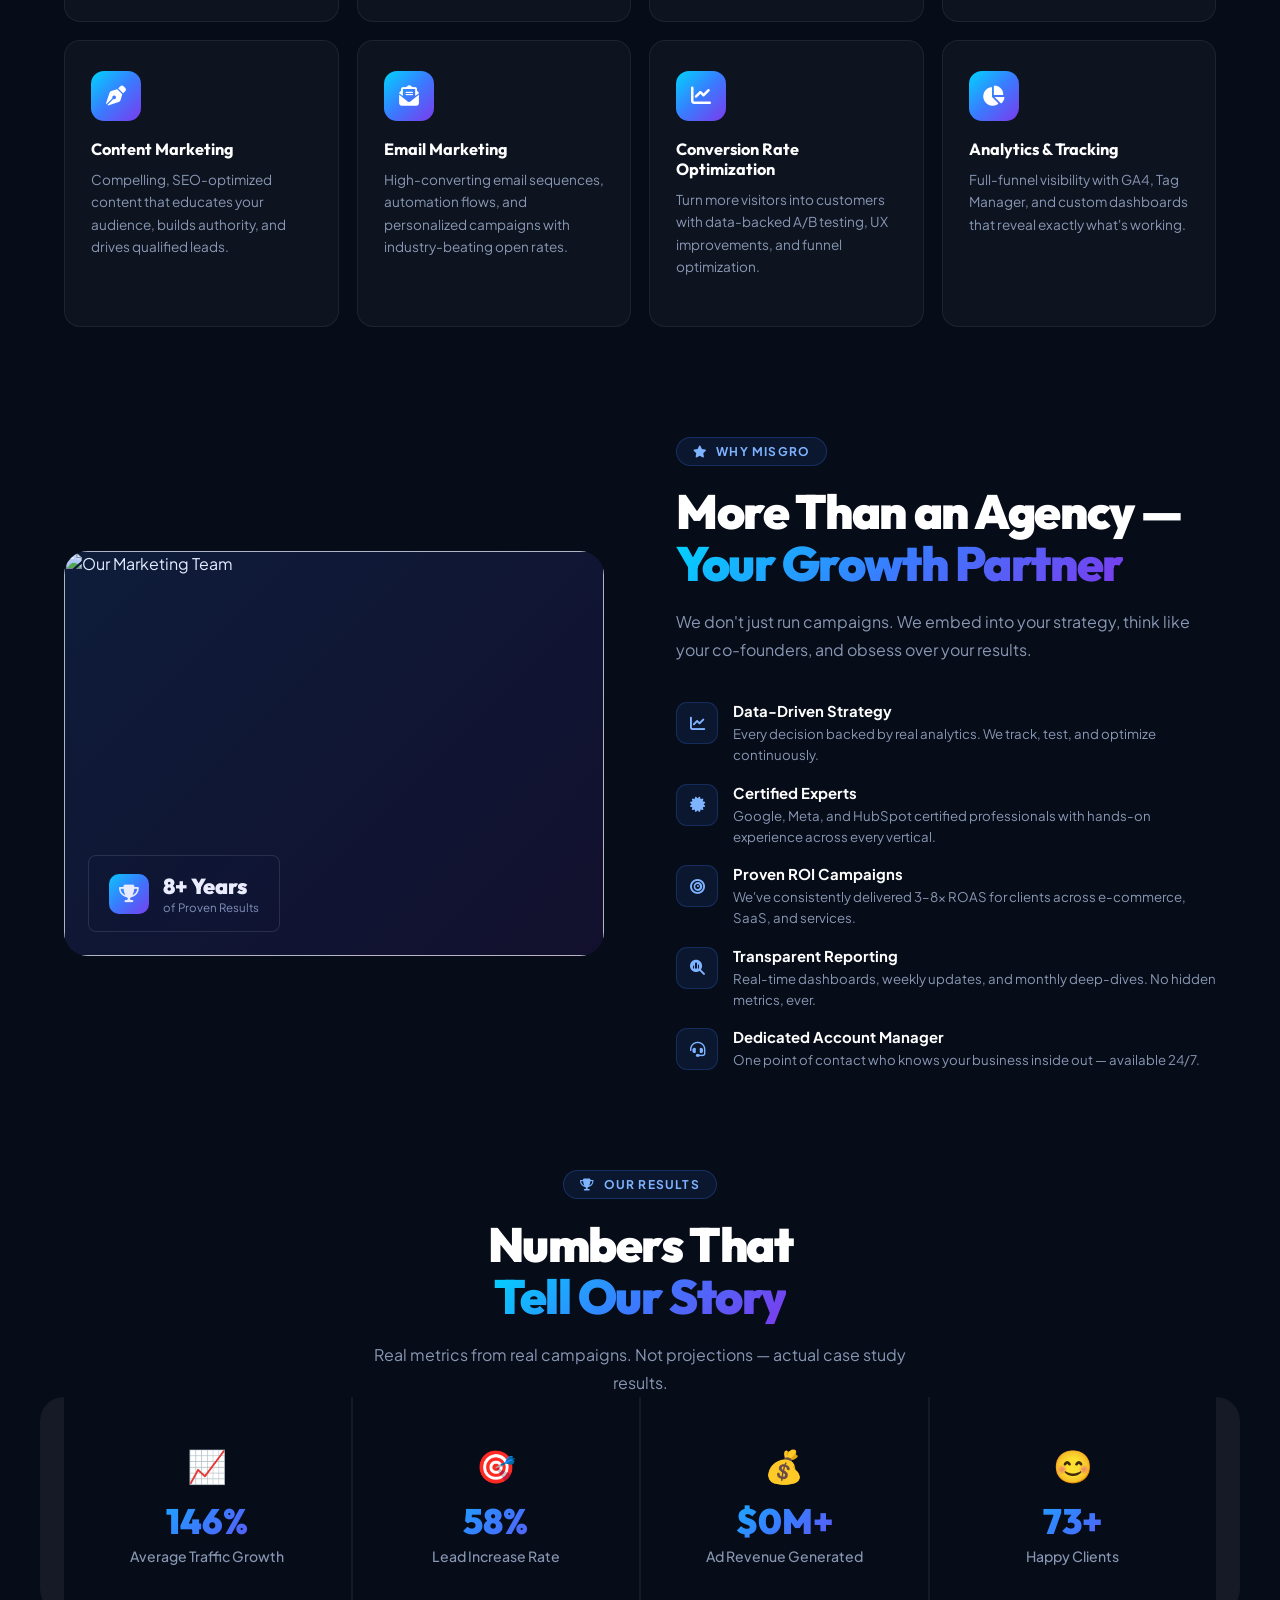
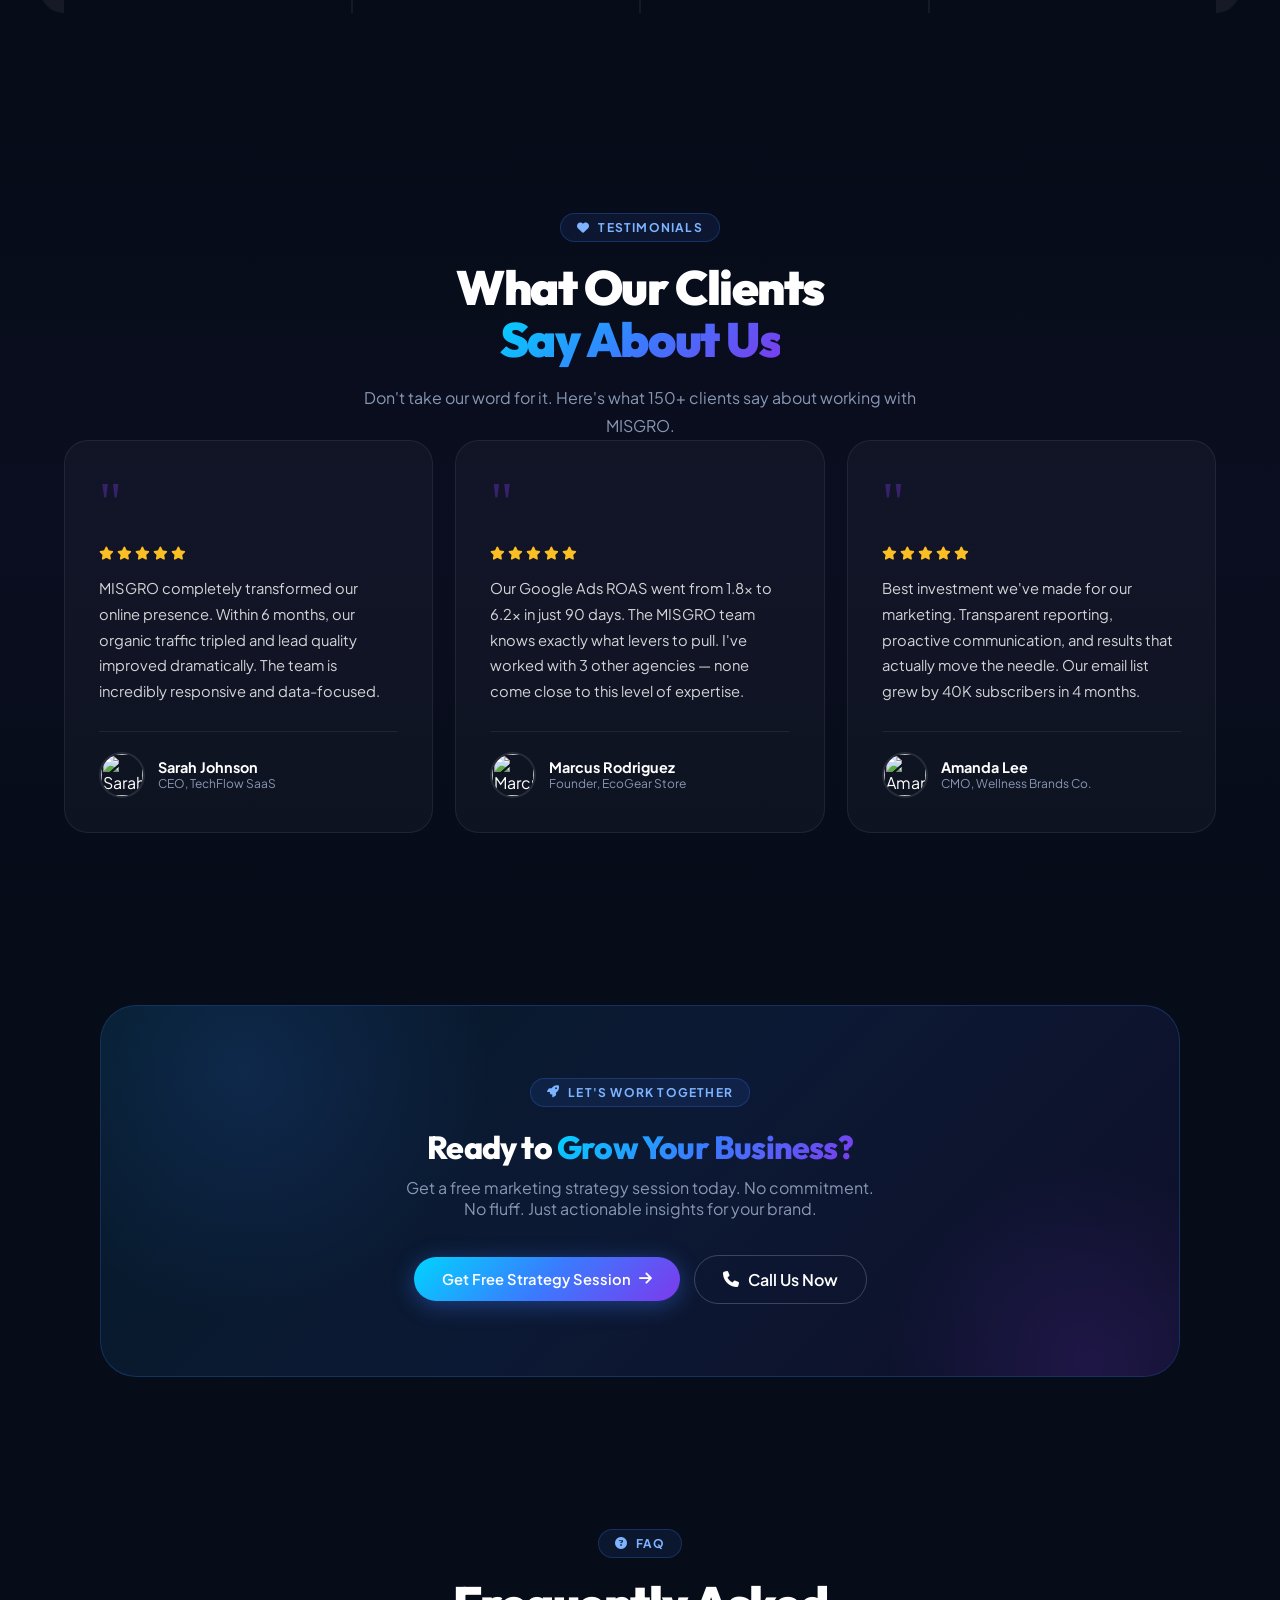
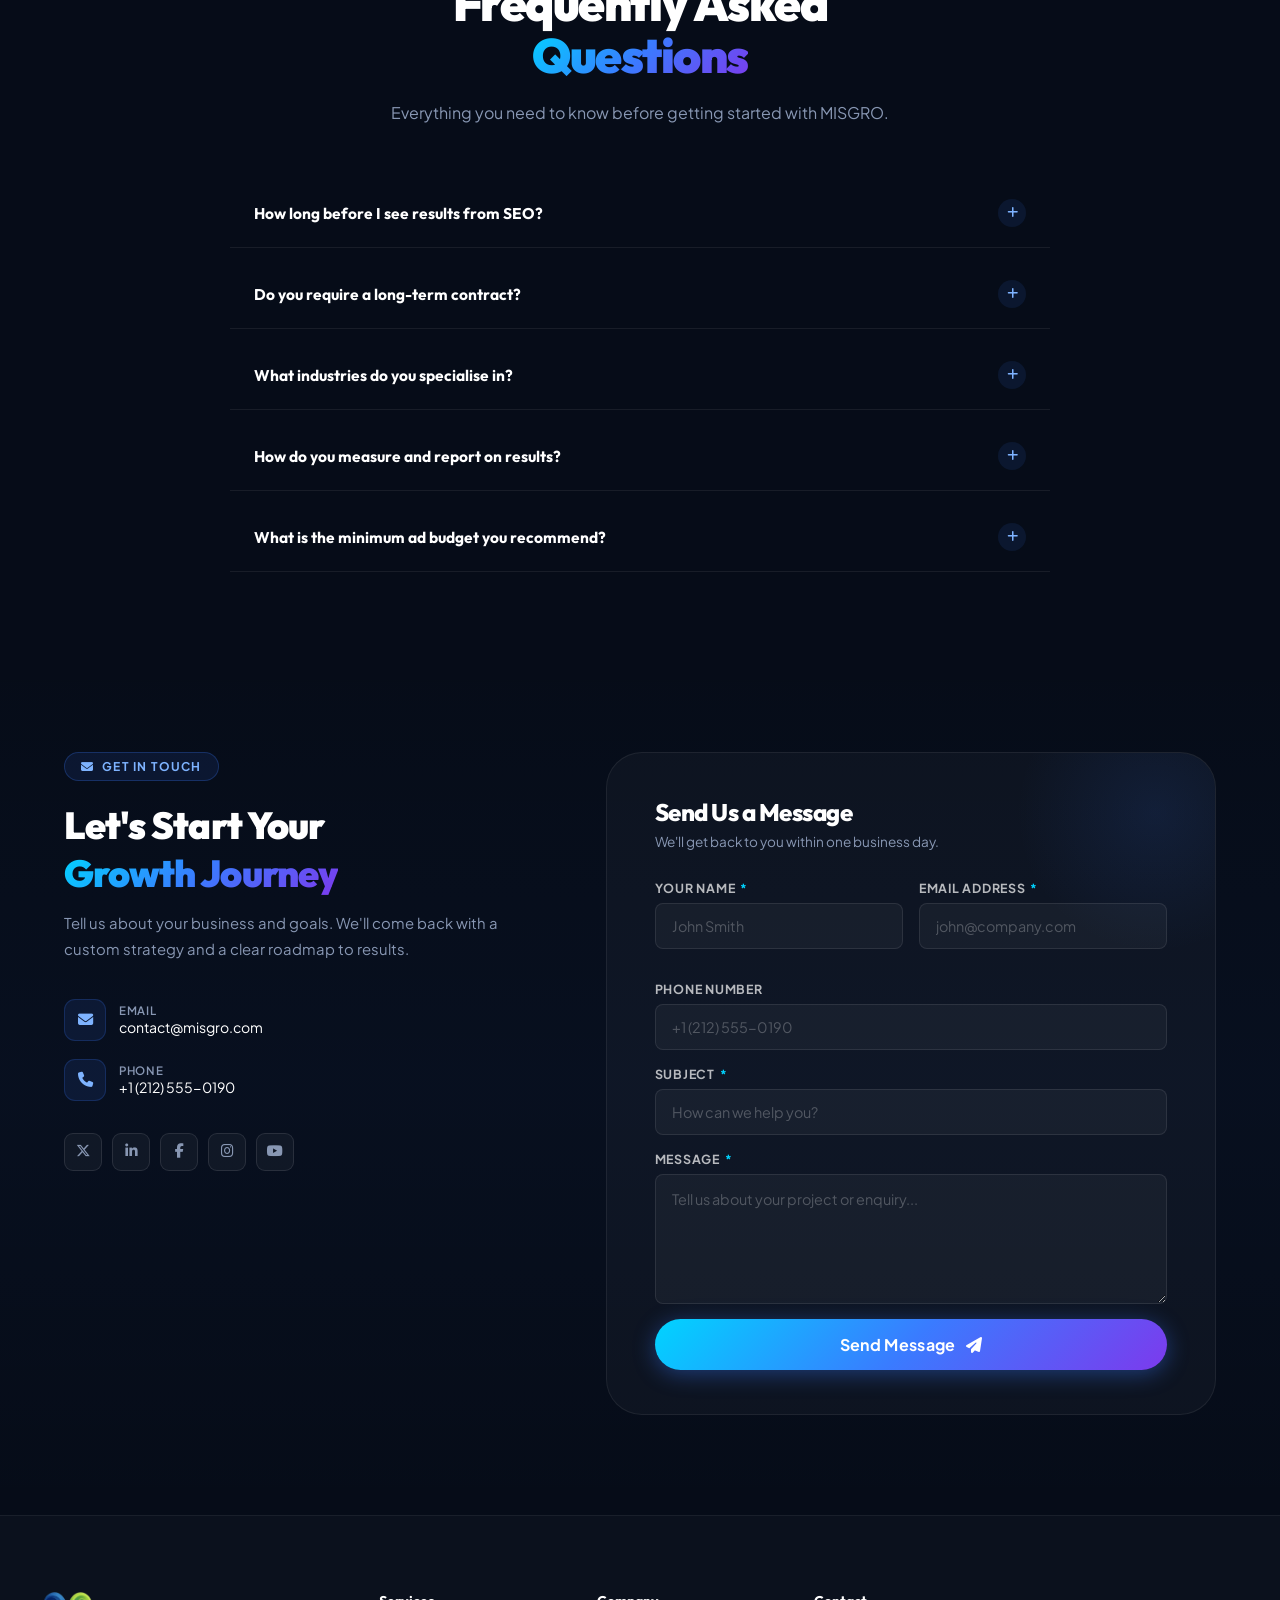
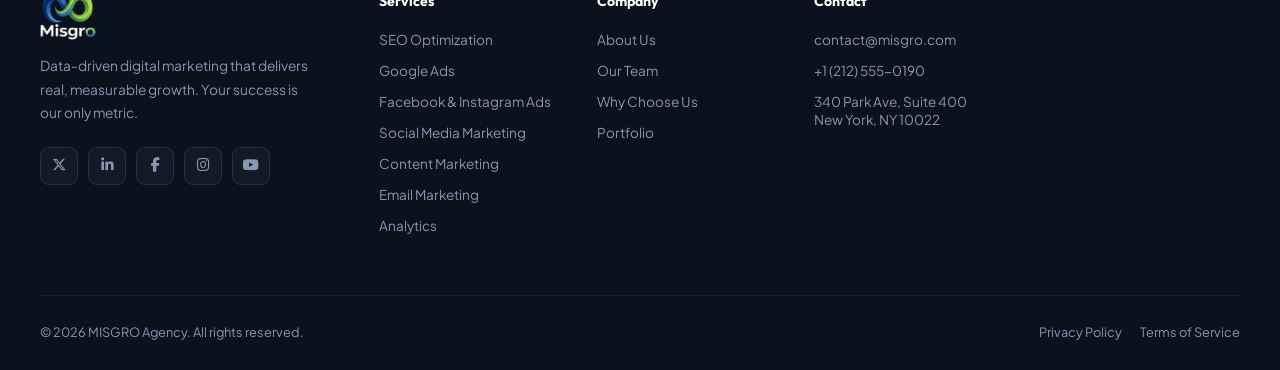
==== commit 4db6082a: "container add" ====
--- a/index.html
+++ b/index.html
@@ -224,7 +224,7 @@
 
 <!-- ══════════════ WHY CHOOSE US ══════════════ -->
 <section class="why" id="why">
-  <div class="why-inner">
+  <div class="why-inner container">
     <div class="why-photo reveal">
       <img src="https://images.unsplash.com/photo-1600880292089-90a7e086ee0c?w=800&h=600&q=88&auto=format&fit=crop&crop=center"
         alt="Our Marketing Team" loading="lazy"/>
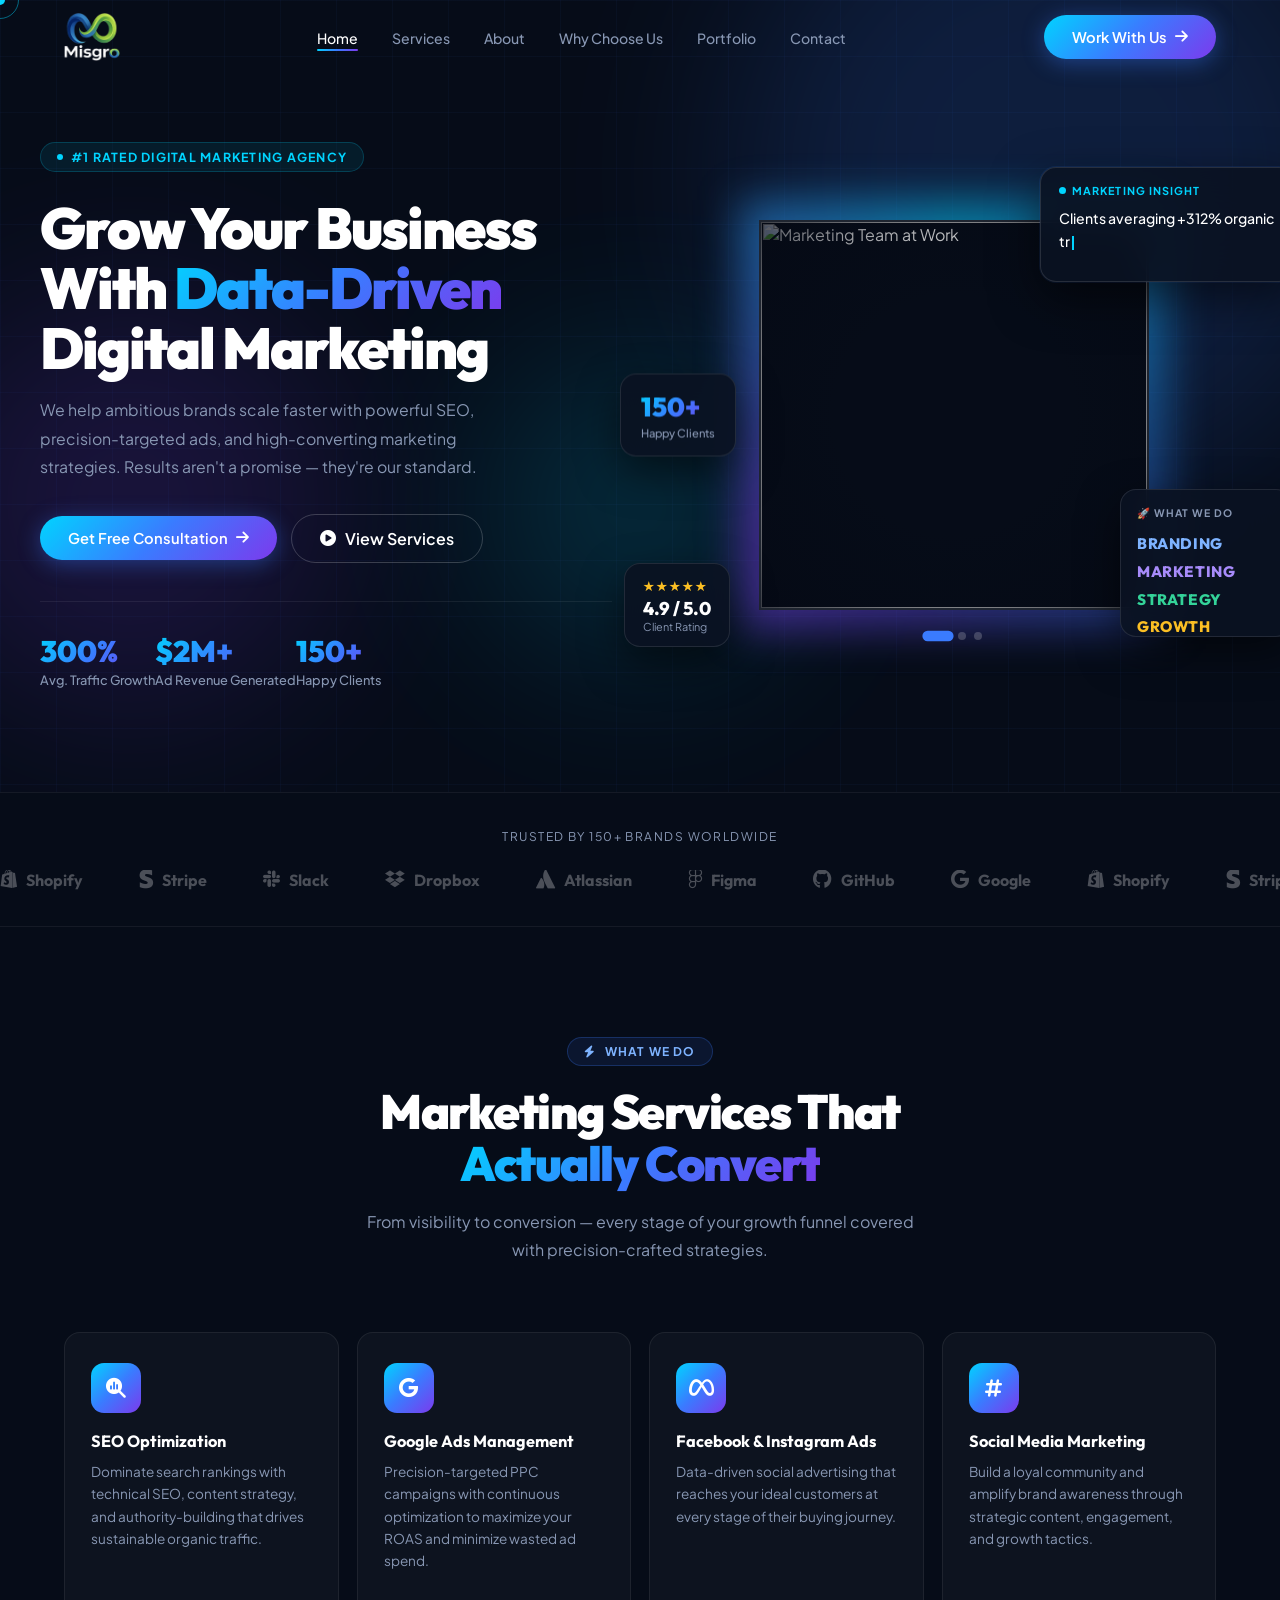
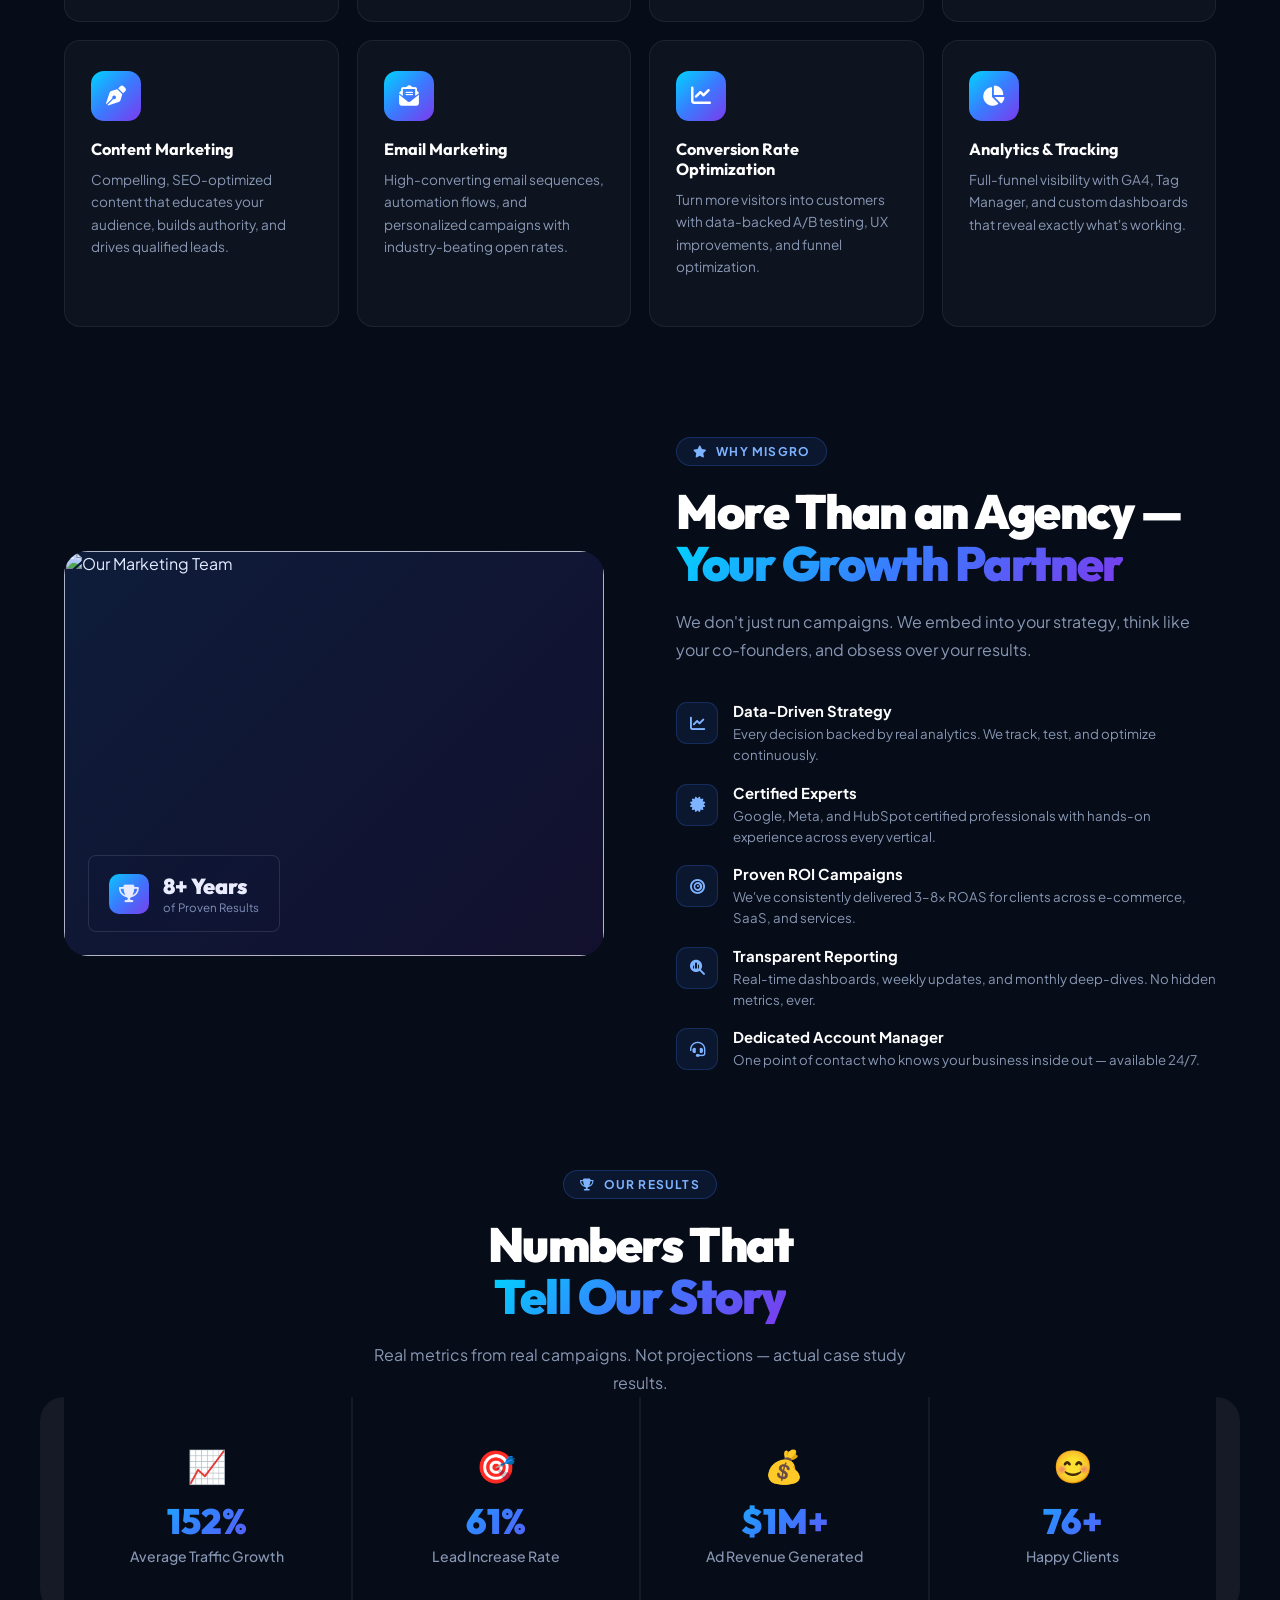
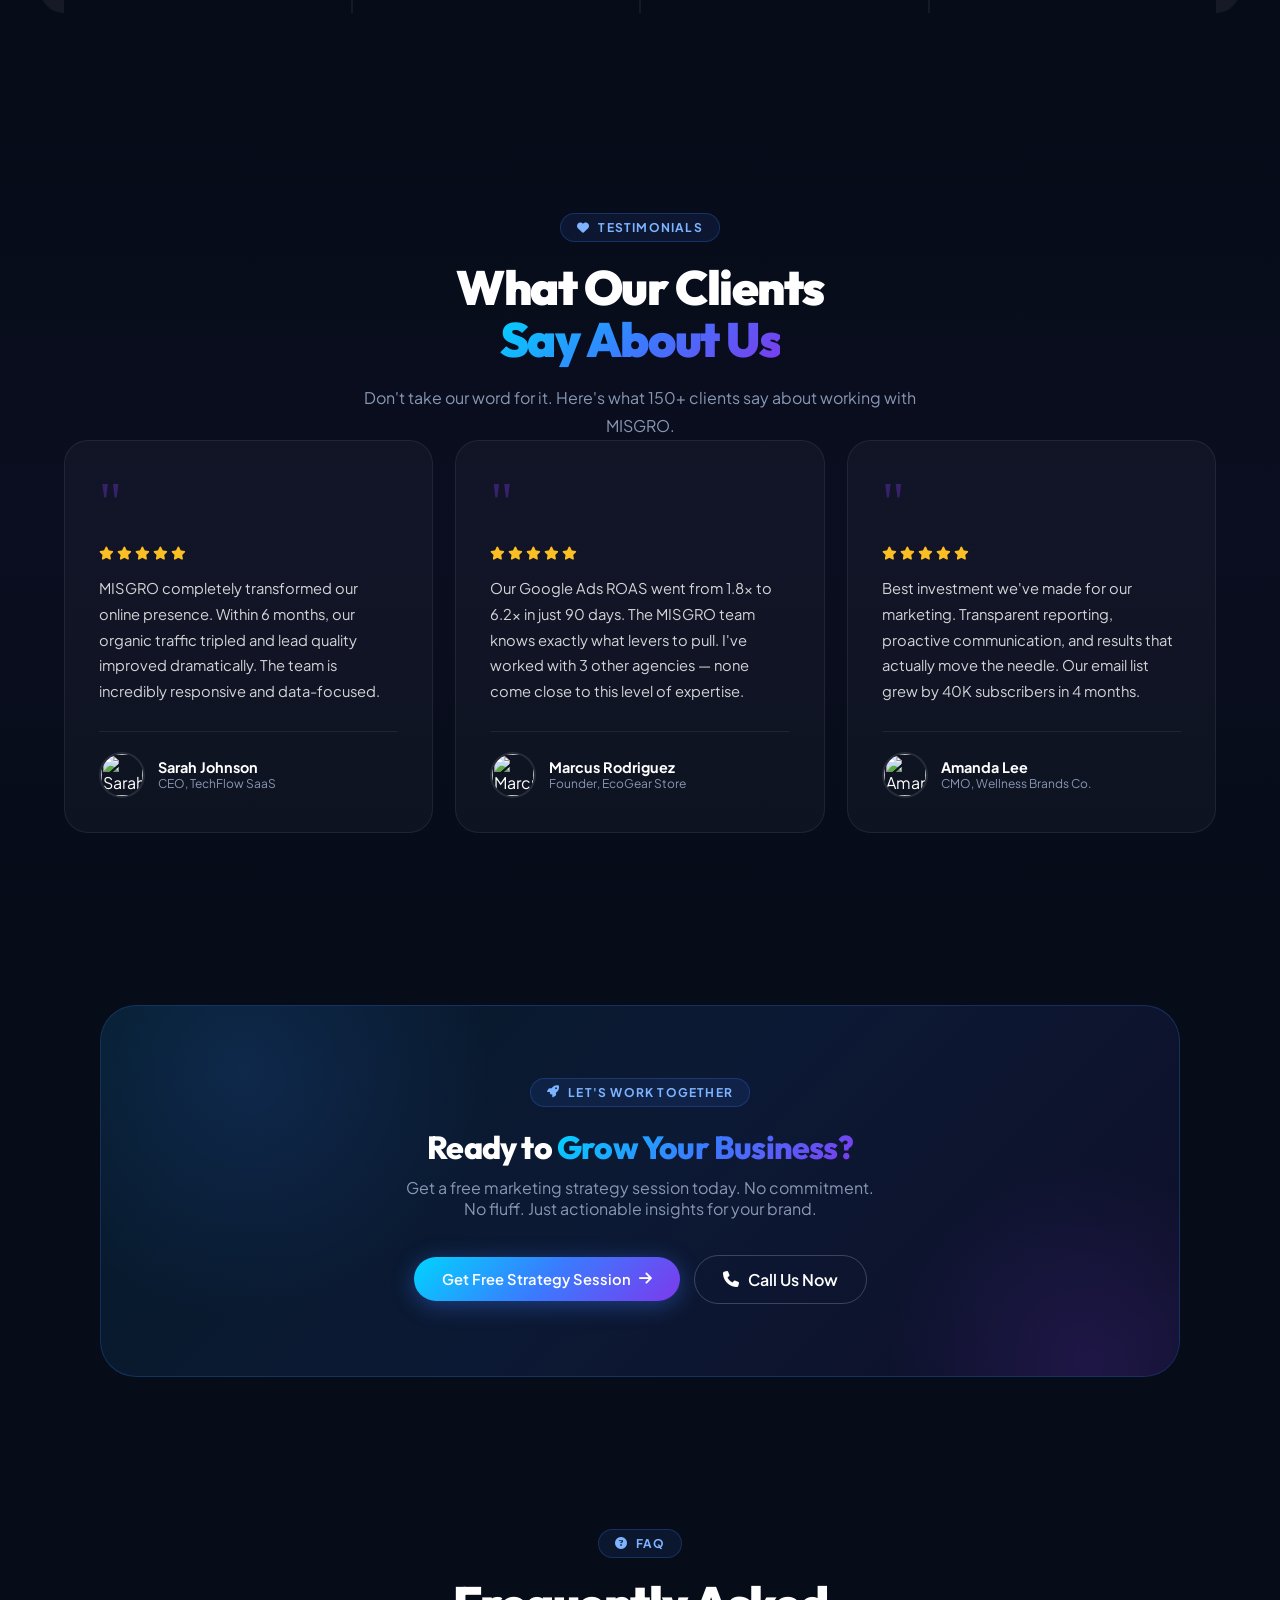
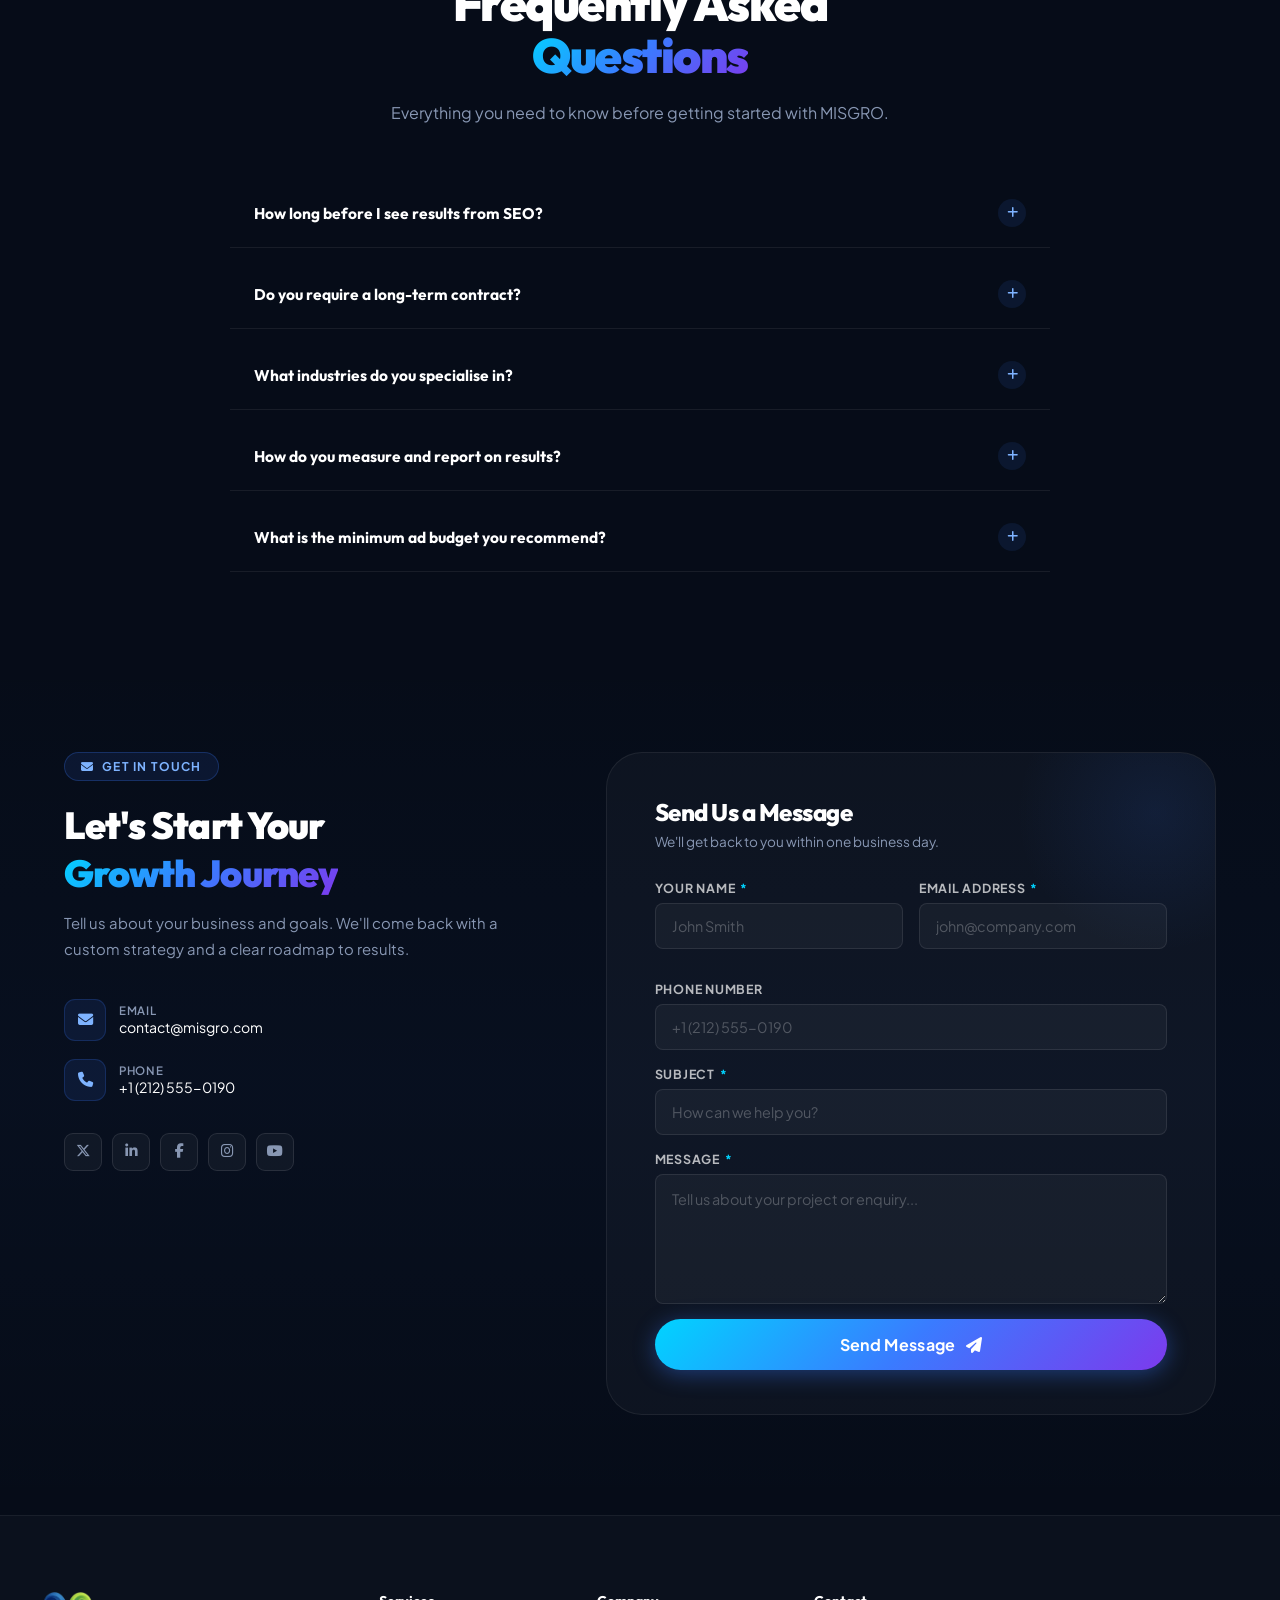
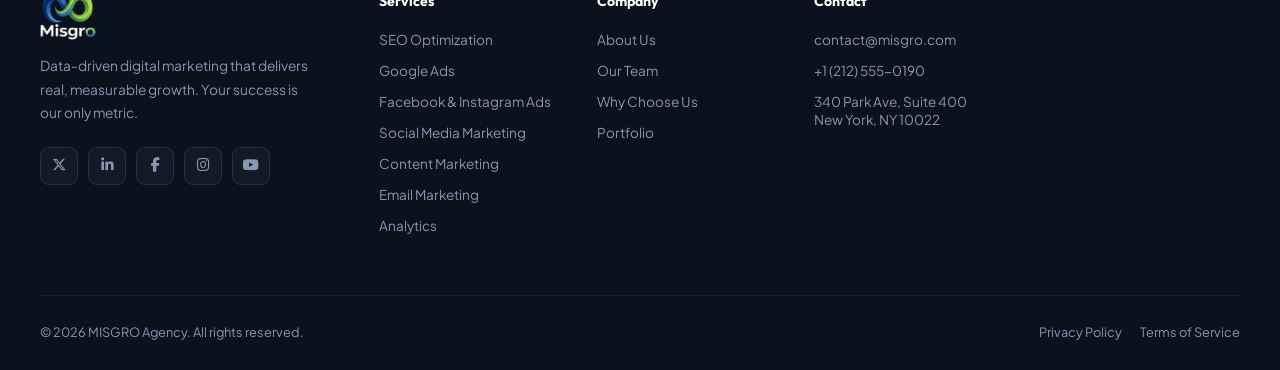
==== commit fc1e6ce3: "Fix mobile menu close button on all 6 pages Added onclick="closeMob()" directly to the mclose span s" ====
--- a/index.html
+++ b/index.html
@@ -19,7 +19,7 @@
 
 <!-- Mobile menu -->
 <div class="mob" id="mob">
-  <span class="mclose" id="mclose"><i class="fas fa-xmark"></i></span>
+  <span class="mclose" id="mclose" onclick="closeMob()"><i class="fas fa-xmark"></i></span>
   <a href="index.html" onclick="closeMob()">Home</a>
   <a href="services.html" onclick="closeMob()">Services</a>
   <a href="about.html" onclick="closeMob()">About</a>
--- a/assets/styles.css
+++ b/assets/styles.css
@@ -793,7 +793,7 @@
   #cur,
   #bt{right:14px;bottom:14px}.tl::before{left:24px}
   .hfacts{flex-direction:column;gap:14px}
-  .hf{border-right:none;border-bottom:1px solid rgba(255,255,255,.07);padding:0 0 14px 0}
+  .hf,.hf:not(:first-child):not(:last-child){border-right:none;border-bottom:1px solid rgba(255,255,255,.07);padding:0 0 14px 0}
   .hf:last-child{border-bottom:none;padding:0}
   .hv{overflow:hidden}
   .sc2-v{font-size:1.9rem}
@@ -1017,6 +1017,7 @@
   border:1.5px solid rgba(58,123,255,.3);
   margin:0 auto 20px;
   font-size:1.15rem;color:#7EB3FF;
+  display:flex;align-items:center;justify-content:center;
 }
 .step-item:hover .step-num{background:var(--grad);border-color:transparent;color:#fff;box-shadow:0 0 0 8px rgba(58,123,255,.1)}
 .step-title{font-family:var(--font-h);font-size:.95rem;font-weight:700;margin-bottom:8px}
@@ -1423,7 +1424,7 @@
   .hv{height:260px;overflow:hidden}
   .fc1,.fc2,.fc3,.fc4{display:none!important}
   .hero-stats{flex-direction:column;gap:14px}
-  .hs{border-right:none;border-bottom:1px solid rgba(255,255,255,.07);padding:0 0 14px 0}
+  .hs,.hs:not(:first-child):not(:last-child){border-right:none;border-bottom:1px solid rgba(255,255,255,.07);padding:0 0 14px 0}
   .hs:last-child{border-bottom:none;padding:0}
   .feat-content{padding:28px 22px}
   .feat-metrics{grid-template-columns:repeat(2,1fr)}
